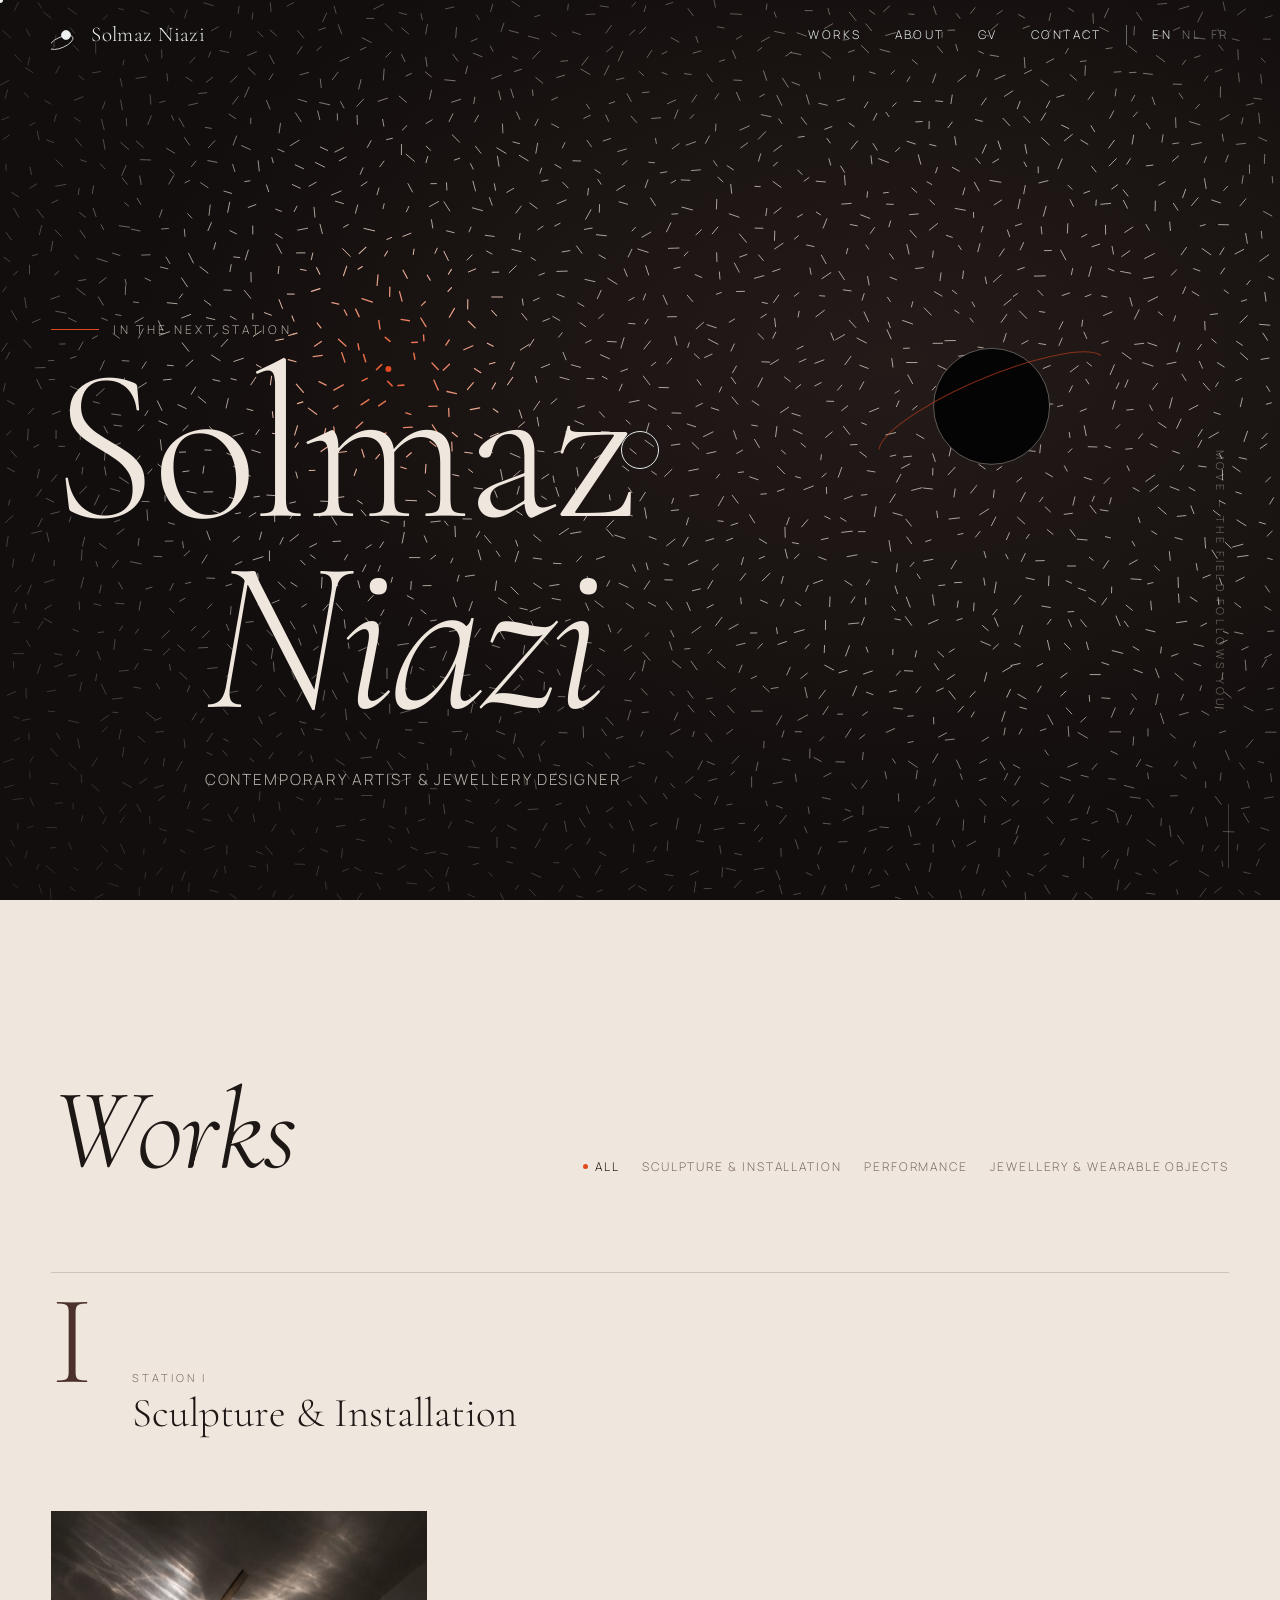
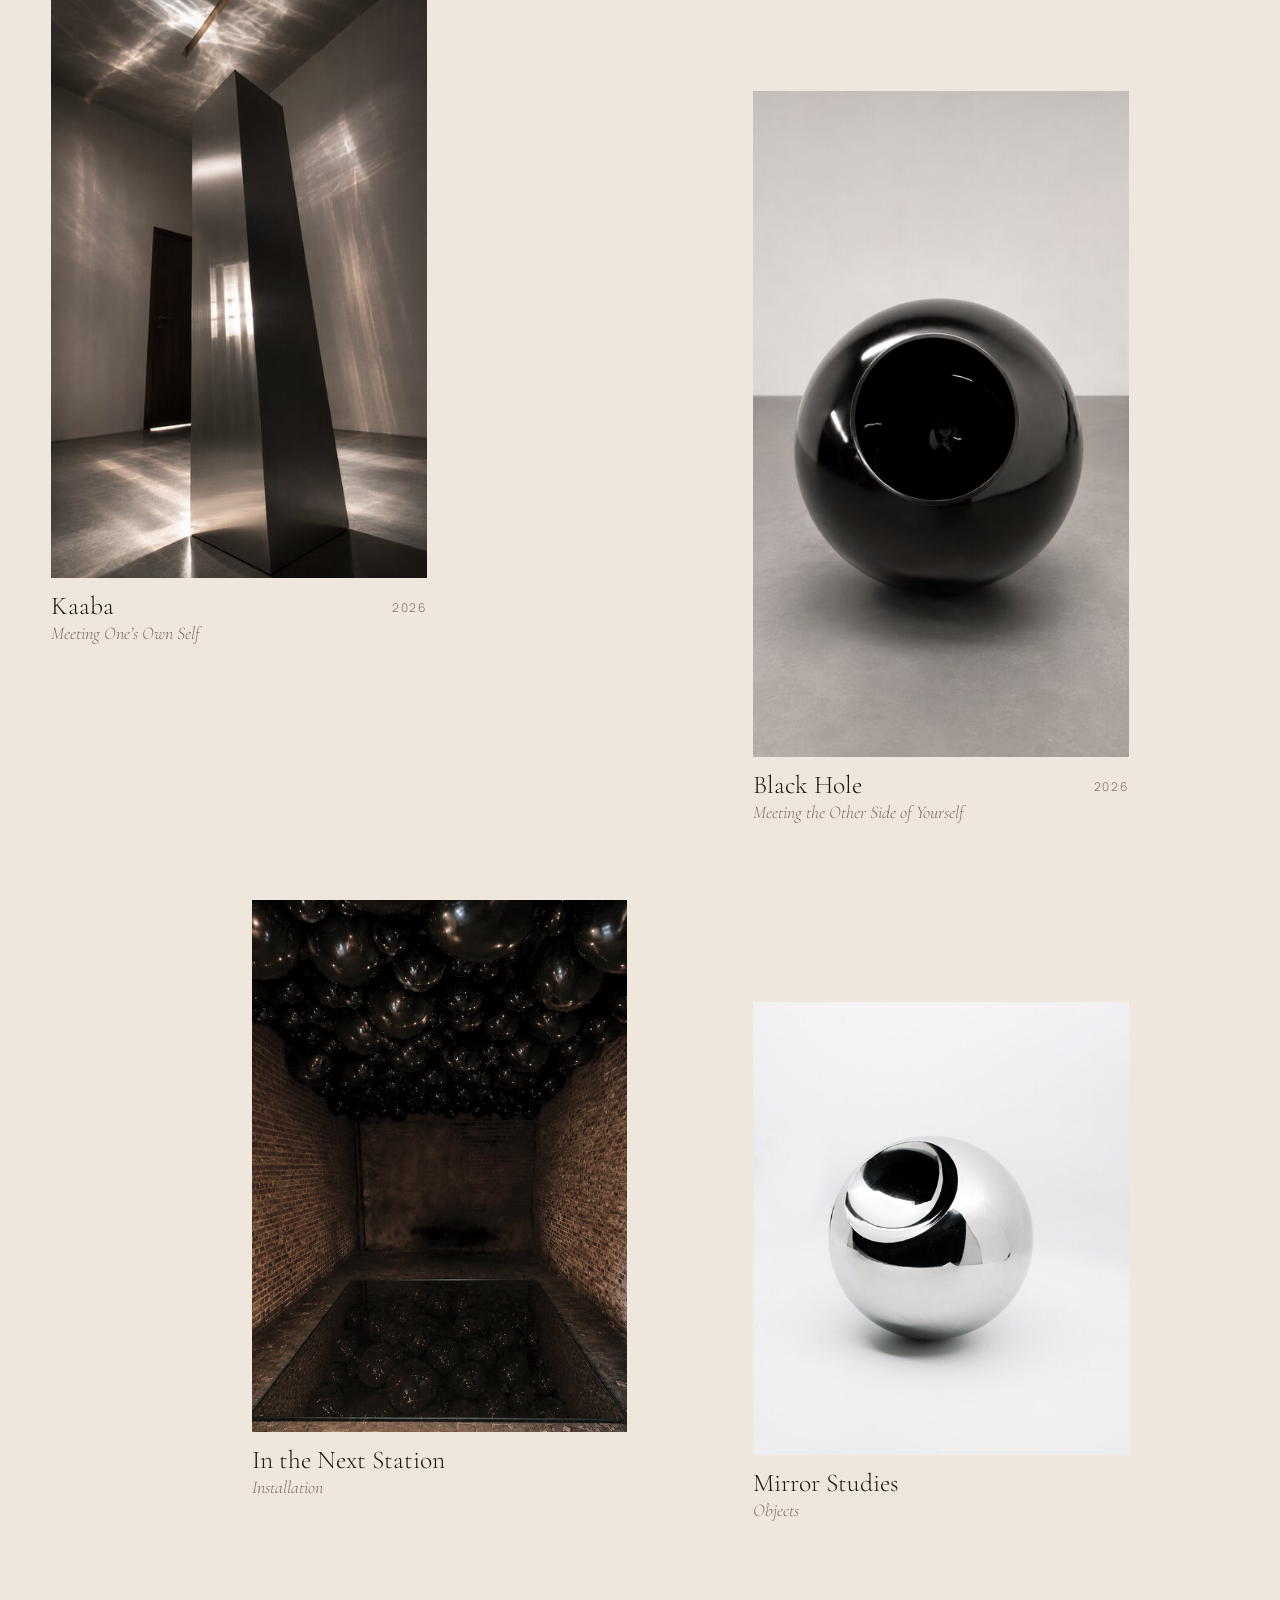
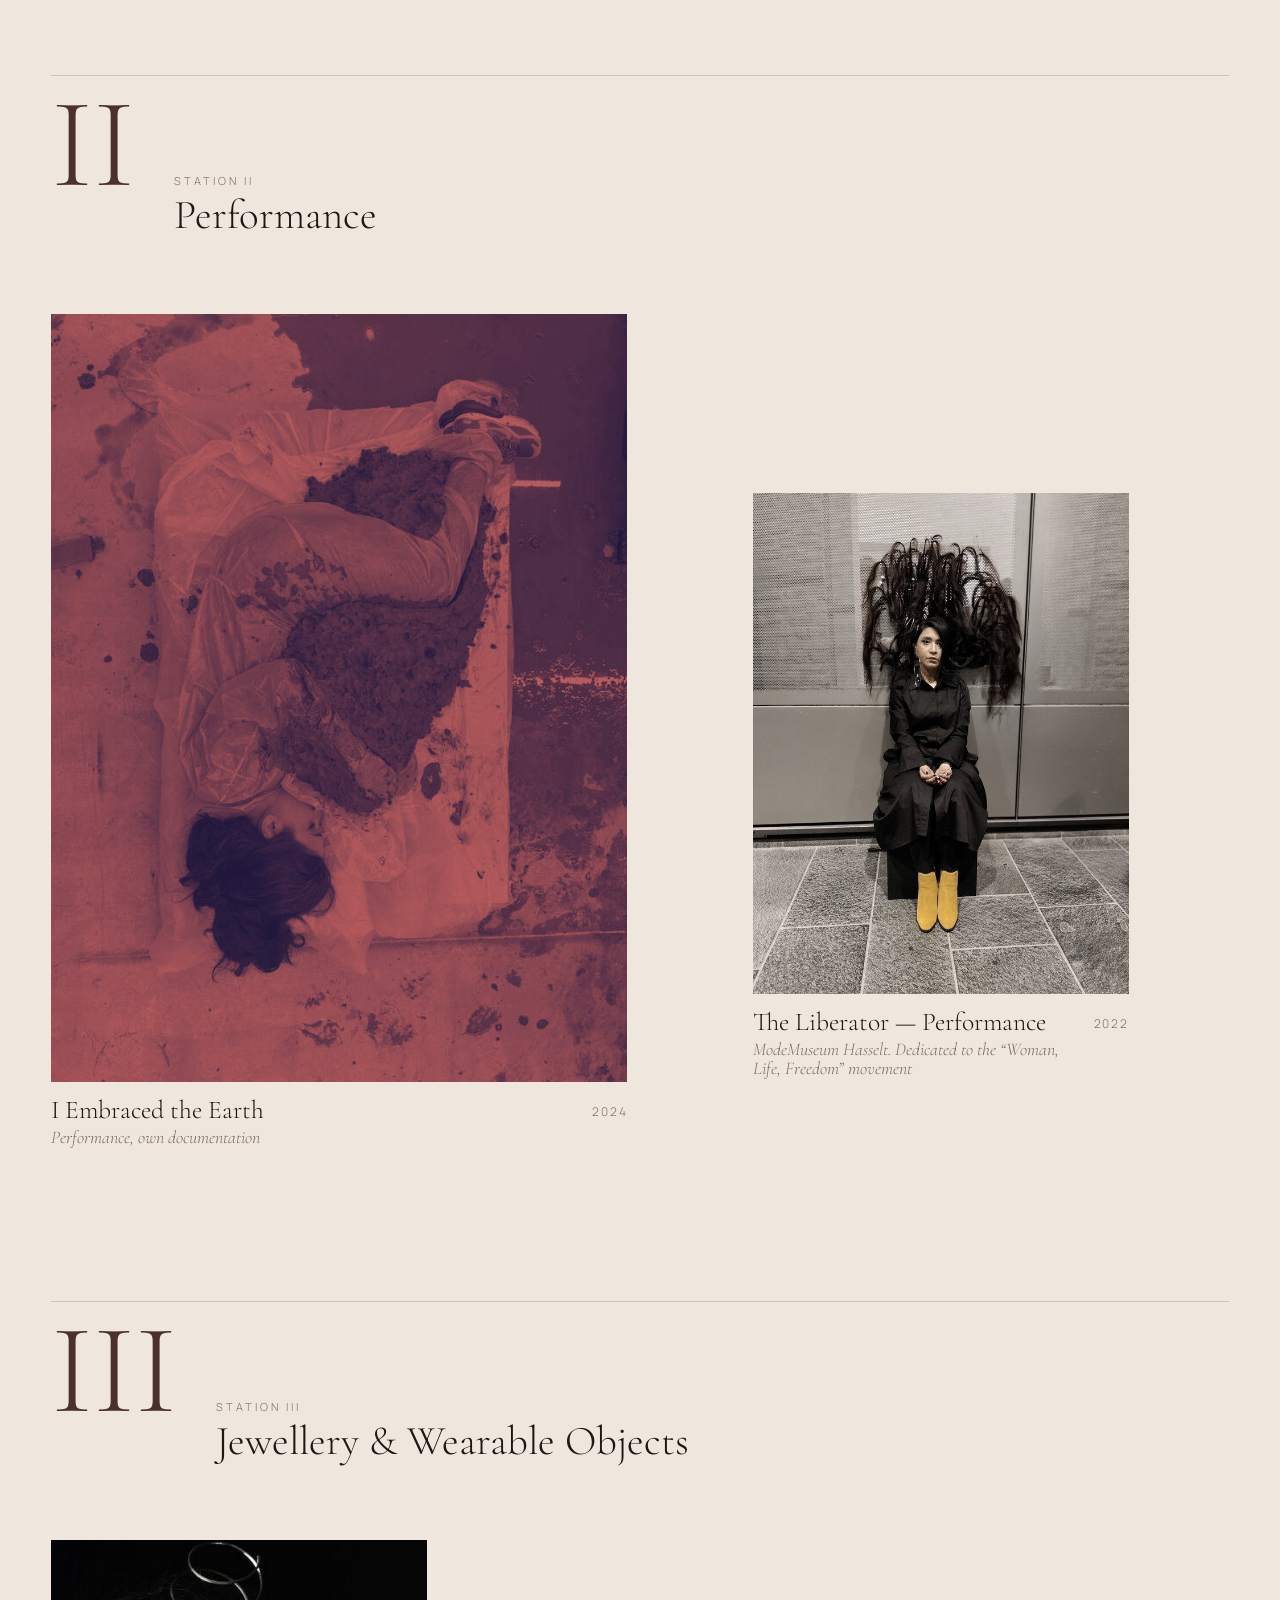
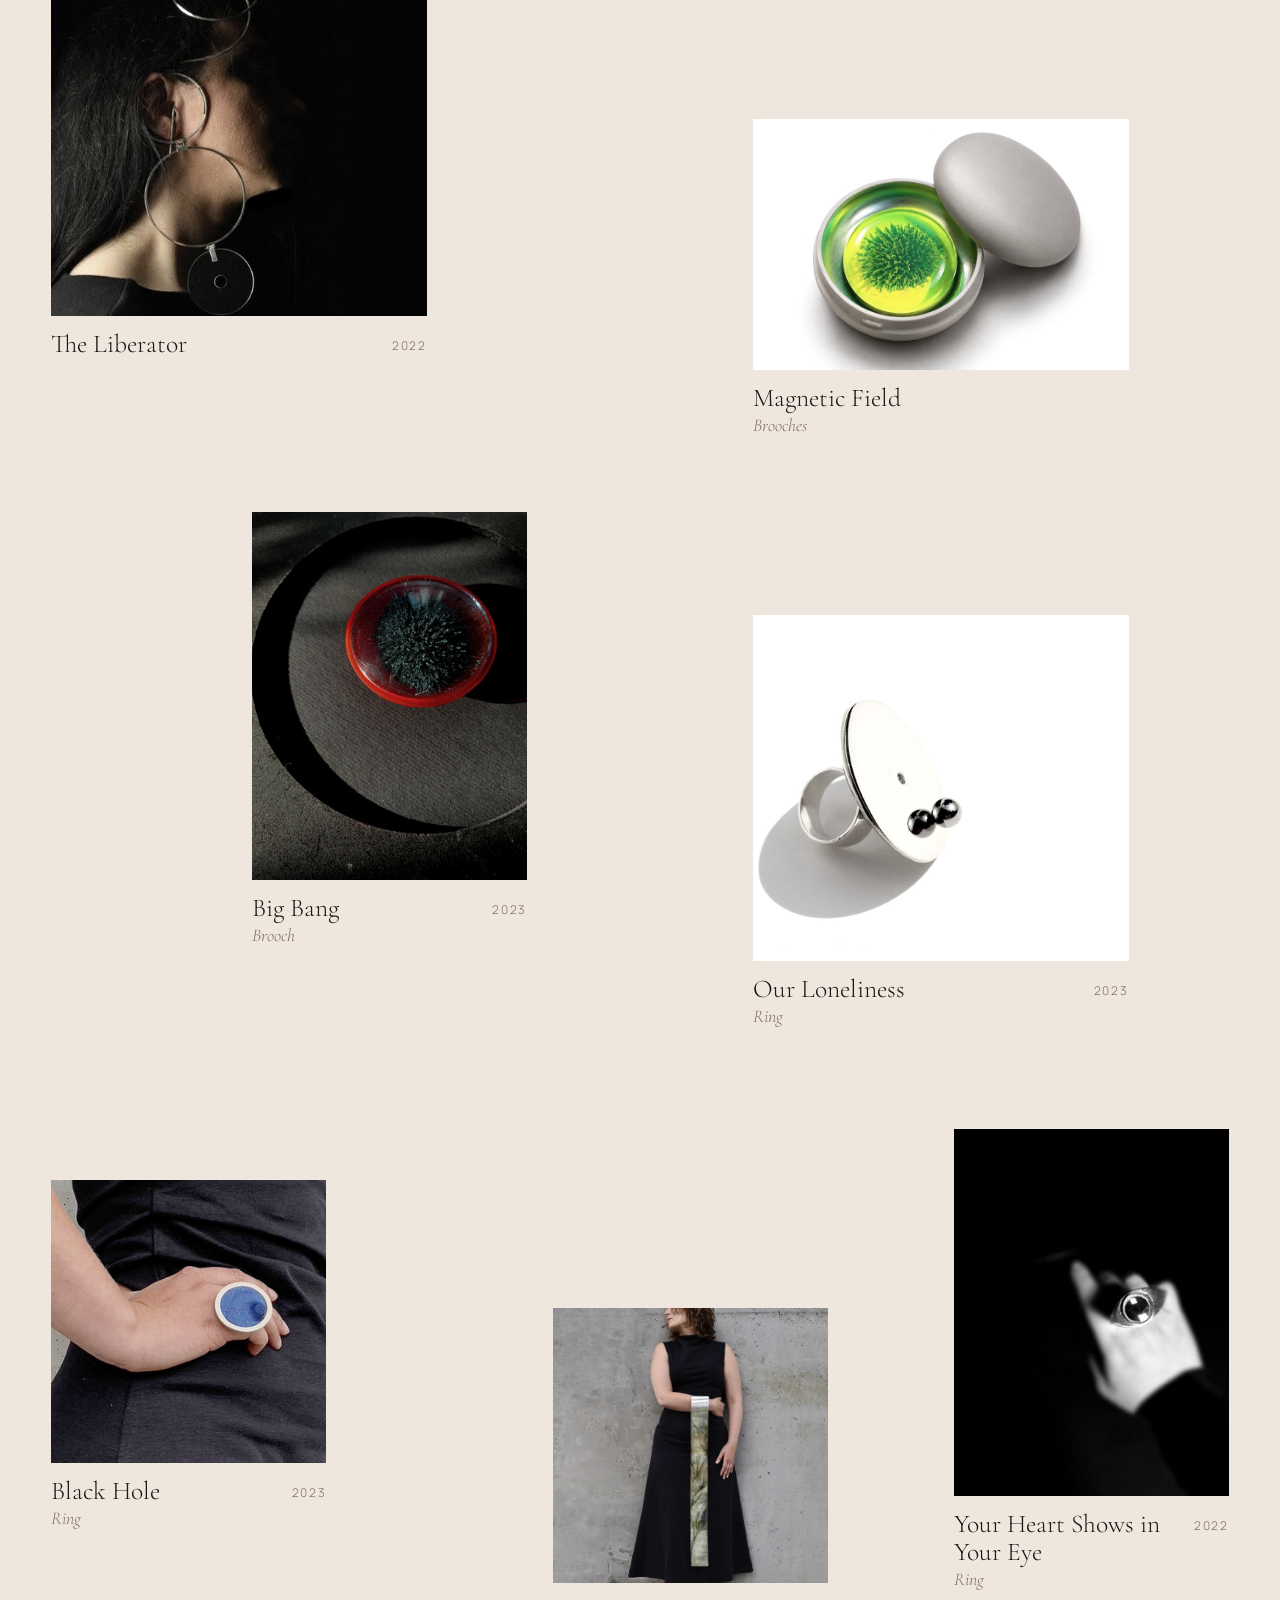
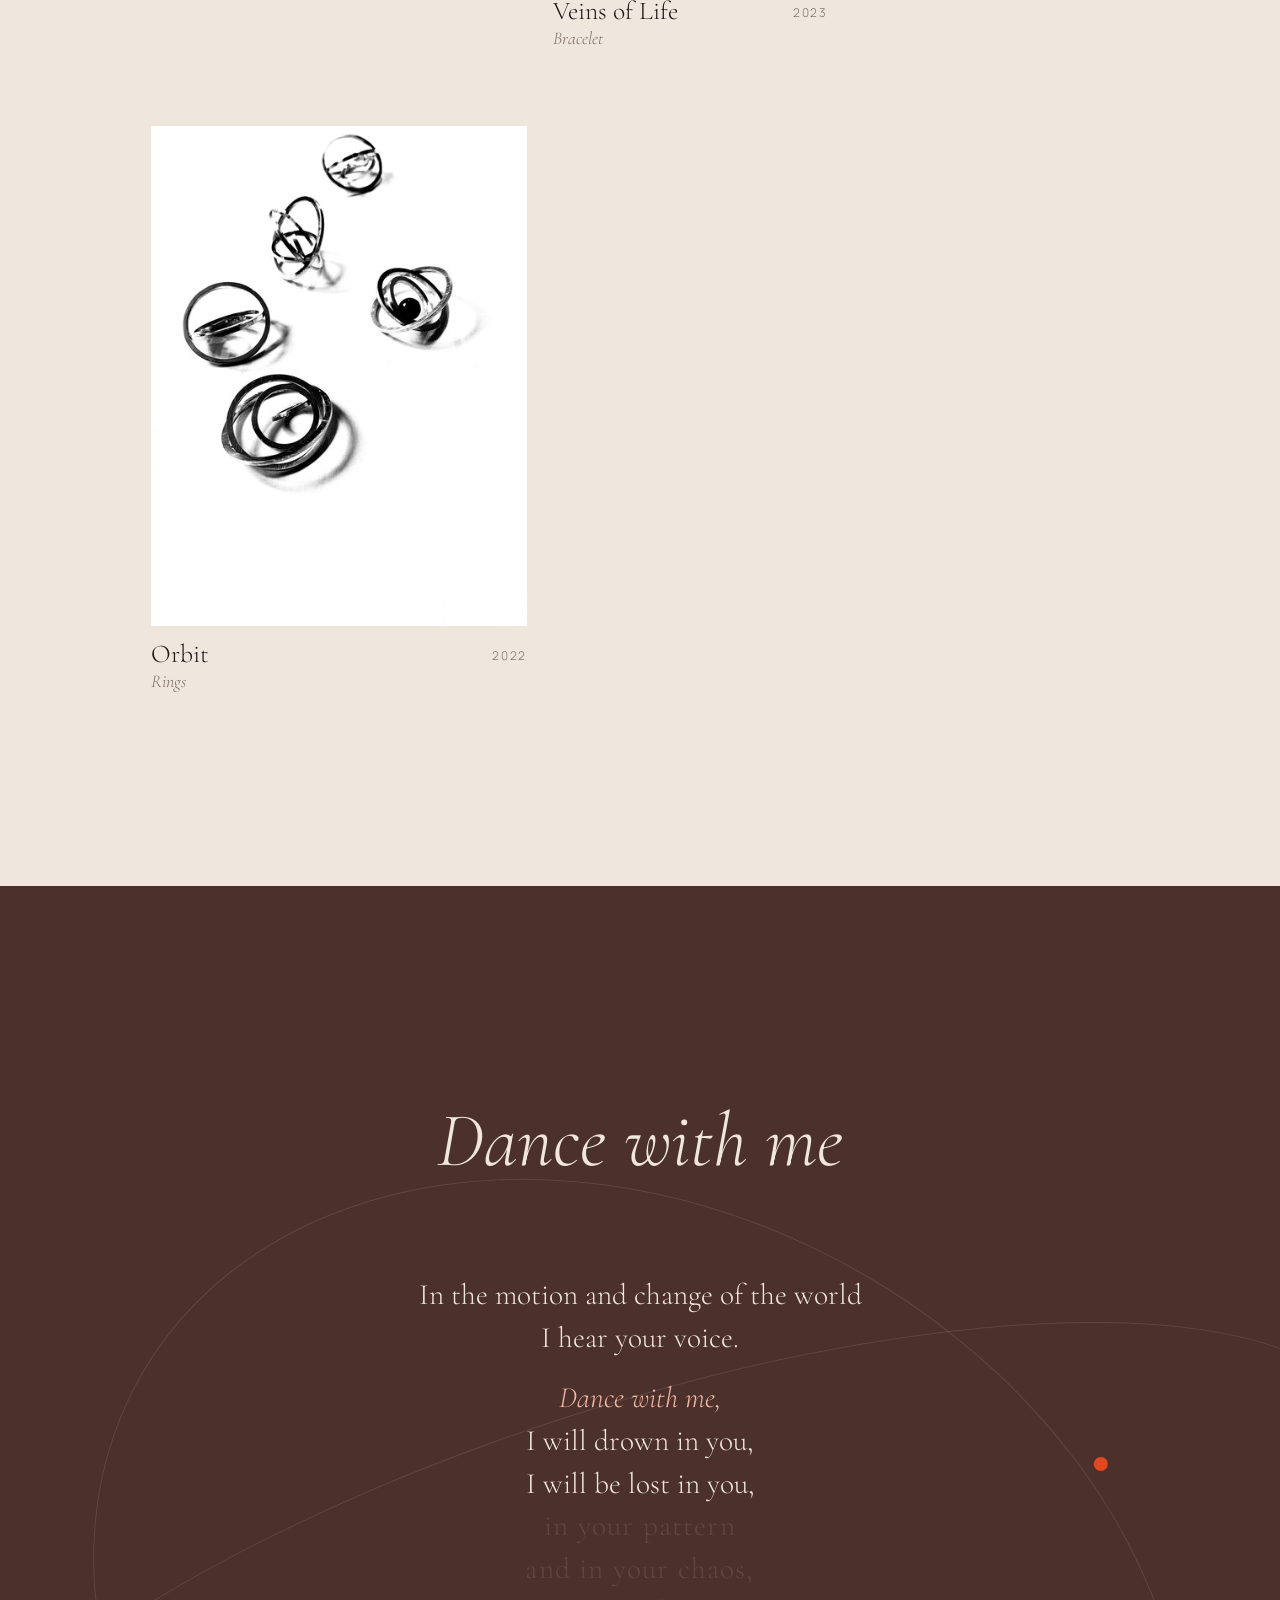
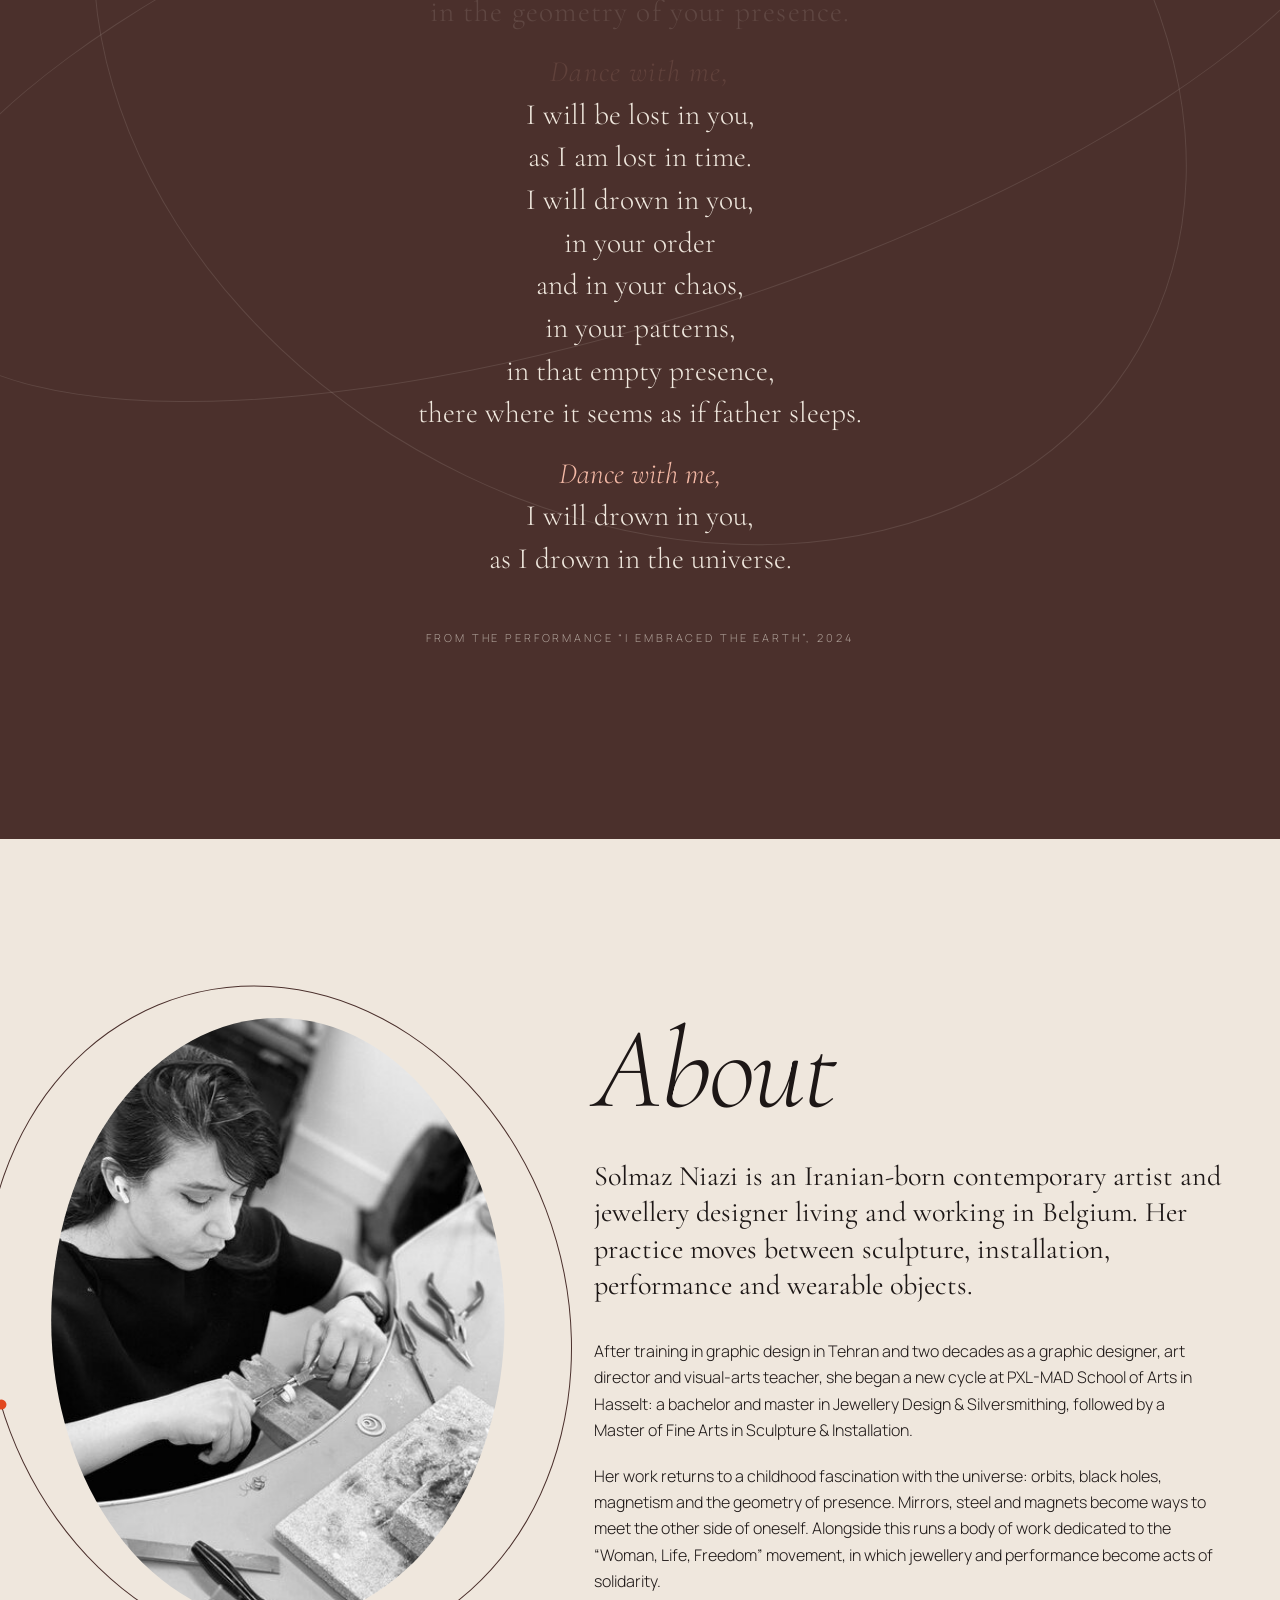
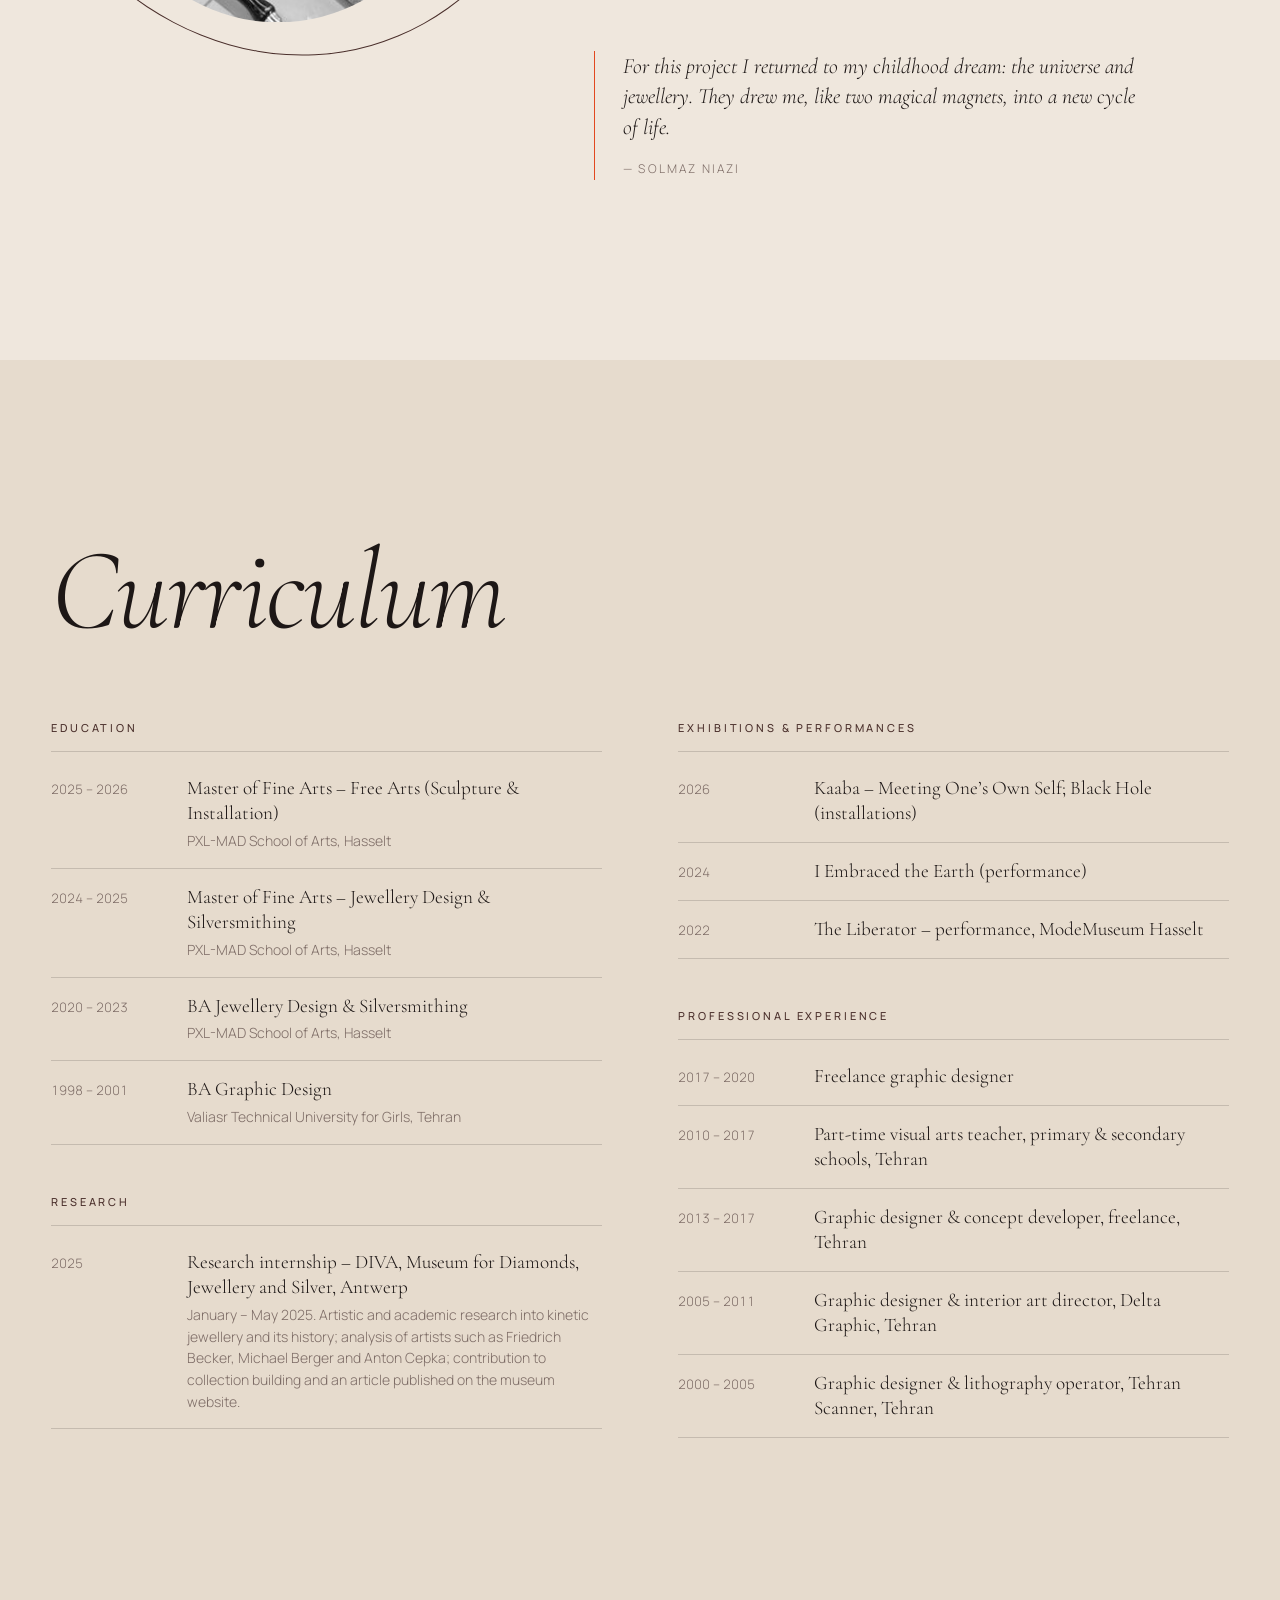
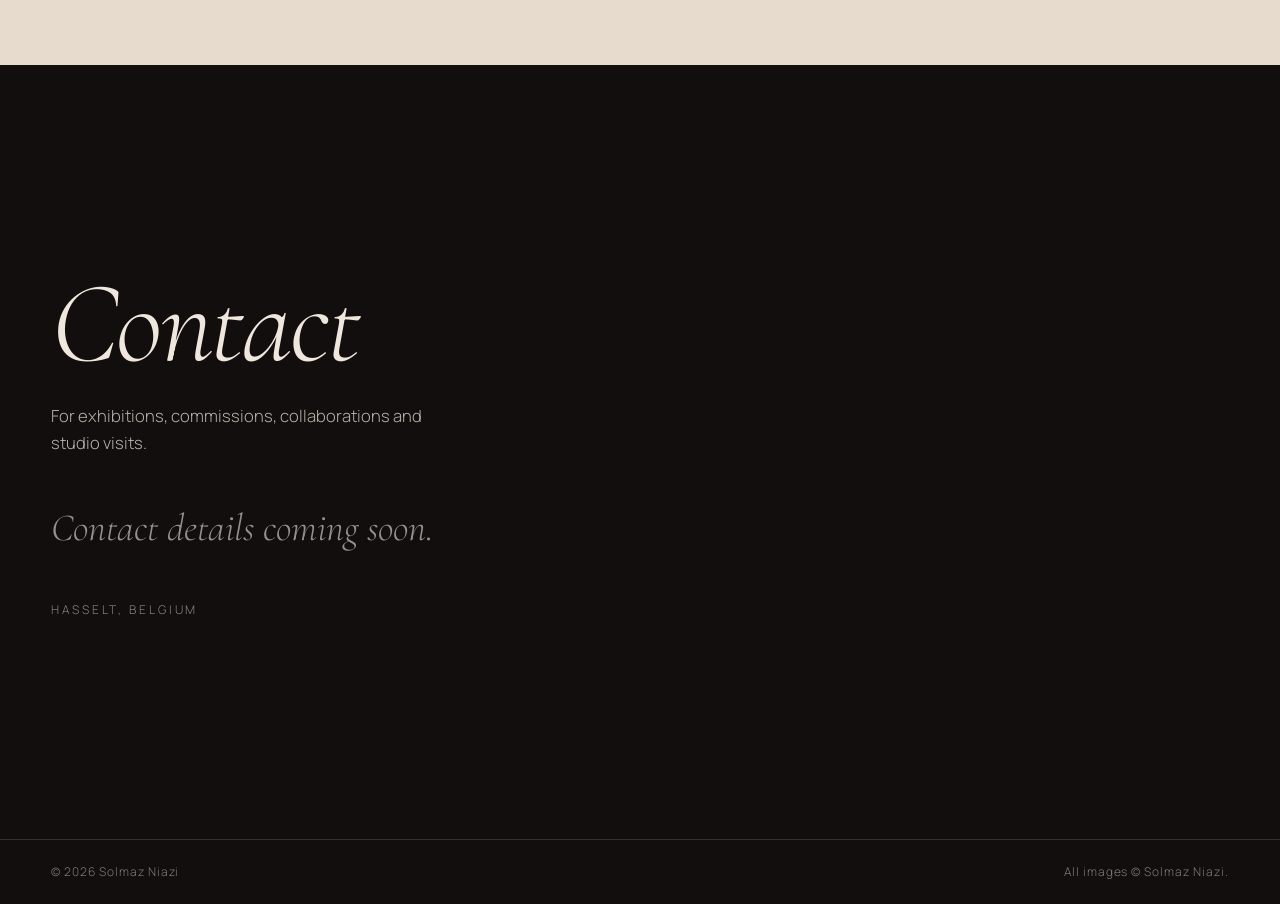
==== index.html @ 5a134869 "Add portfolio website for Solmaz Niazi Static, trilingual (EN/NL/FR) site with an interactive magnet" ====
<!doctype html>
<html lang="en">
<head>
  <meta charset="utf-8">
  <meta name="viewport" content="width=device-width, initial-scale=1">
  <title>Solmaz Niazi — Contemporary artist & jewellery designer</title>
  <meta name="description" content="Solmaz Niazi is an Iranian-born contemporary artist and jewellery designer based in Belgium, working in sculpture, installation, performance and wearable objects.">
  <meta property="og:title" content="Solmaz Niazi">
  <meta property="og:description" content="Contemporary artist & jewellery designer, Belgium. Sculpture, installation, performance, jewellery.">
  <meta property="og:image" content="assets/img/works/kaaba-2.jpg">
  <meta property="og:type" content="website">
  <meta name="theme-color" content="#120e0d">
  <link rel="icon" href="assets/img/favicon.svg" type="image/svg+xml">
  <link rel="preconnect" href="https://fonts.googleapis.com">
  <link rel="preconnect" href="https://fonts.gstatic.com" crossorigin>
  <link href="https://fonts.googleapis.com/css2?family=Cormorant+Garamond:ital,wght@0,300;0,400;0,500;1,300;1,400&family=Manrope:wght@300;400;500&display=swap" rel="stylesheet">
  <link rel="stylesheet" href="assets/css/style.css">
</head>
<body>
  <a class="skip" href="#works">Skip to works</a>

  <div class="cursor" aria-hidden="true"><span class="cursor-dot"></span><span class="cursor-ring"><em class="cursor-label"></em></span></div>

  <header class="nav" id="nav">
    <a href="#top" class="nav-mark" aria-label="Solmaz Niazi, home">
      <svg viewBox="0 0 40 40" aria-hidden="true"><circle cx="20" cy="20" r="6"/><ellipse cx="20" cy="20" rx="17" ry="7" transform="rotate(-24 20 20)"/></svg>
      <span>Solmaz Niazi</span>
    </a>
    <nav class="nav-links" aria-label="Main">
      <a href="#works" data-t="navWorks">Works</a>
      <a href="#about" data-t="navAbout">About</a>
      <a href="#cv" data-t="navCv">CV</a>
      <a href="#contact" data-t="navContact">Contact</a>
    </nav>
    <div class="lang" role="group" aria-label="Language">
      <button data-lang="en">EN</button><button data-lang="nl">NL</button><button data-lang="fr">FR</button>
    </div>
  </header>

  <main id="top">
    <!-- HERO: a field of iron filings that turns toward the visitor -->
    <section class="hero" aria-label="Introduction">
      <canvas class="field" id="field" aria-hidden="true"></canvas>
      <div class="hero-inner">
        <p class="hero-station"><span class="dash"></span><span data-t="heroLine">In the next station.</span></p>
        <h1 class="hero-name">
          <span class="line"><span class="word">Solmaz</span></span>
          <span class="line"><span class="word italic">Niazi</span></span>
        </h1>
        <p class="hero-role" data-t="role">Contemporary artist &amp; jewellery designer</p>
      </div>
      <p class="hero-hint" data-t="heroHint">Move — the field follows you.</p>
      <a class="hero-scroll" href="#works" aria-label="Scroll to works"><span></span></a>
    </section>

    <!-- WORKS, arranged as stations -->
    <section class="works" id="works" aria-labelledby="works-title">
      <div class="works-head">
        <h2 id="works-title" class="section-title"><span data-t="worksTitle">Works</span></h2>
        <div class="filters" role="tablist" aria-label="Filter works" id="filters"></div>
      </div>
      <div id="stations"></div>
    </section>

    <!-- INTERLUDE: the poem -->
    <section class="interlude" aria-labelledby="poem-title">
      <div class="orbit-deco" aria-hidden="true"><i></i><i></i><i></i></div>
      <h2 id="poem-title" class="poem-title" data-t="poemTitle">Dance with me</h2>
      <div class="poem" id="poem"></div>
      <p class="poem-credit" data-t="poemCredit"></p>
    </section>

    <!-- ABOUT -->
    <section class="about" id="about" aria-labelledby="about-title">
      <figure class="about-portrait reveal">
        <div class="portrait-orbit" aria-hidden="true"></div>
        <img src="assets/img/works/portrait.jpg" alt="Solmaz Niazi at work at the jeweller's bench" loading="lazy" width="431" height="574">
      </figure>
      <div class="about-text">
        <h2 id="about-title" class="section-title" data-t="aboutTitle">About</h2>
        <div id="bio" class="bio"></div>
        <blockquote class="pull reveal"><p data-t="quote"></p><cite>— Solmaz Niazi</cite></blockquote>
      </div>
    </section>

    <!-- CV -->
    <section class="cv" id="cv" aria-labelledby="cv-title">
      <h2 id="cv-title" class="section-title" data-t="cvTitle">Curriculum</h2>
      <div class="cv-grid" id="cvgrid"></div>
    </section>

    <!-- CONTACT -->
    <section class="contact" id="contact" aria-labelledby="contact-title">
      <canvas class="field field--small" id="field2" aria-hidden="true"></canvas>
      <div class="contact-inner">
        <h2 id="contact-title" class="section-title" data-t="contactTitle">Contact</h2>
        <p class="contact-line" data-t="contactLine"></p>
        <div class="contact-links" id="contactlinks"></div>
        <p class="contact-loc" id="contactloc"></p>
      </div>
    </section>
  </main>

  <footer class="foot">
    <span>© <span id="year"></span> Solmaz Niazi</span>
    <span data-t="rights"></span>
  </footer>

  <!-- WORK ROOM (opens over the page) -->
  <div class="room" id="room" role="dialog" aria-modal="true" aria-labelledby="room-title" hidden>
    <button class="room-close" id="room-close"><span data-t="close">Close</span> <i aria-hidden="true">×</i></button>
    <div class="room-scroll" id="room-scroll">
      <div class="room-info">
        <p class="room-meta" id="room-meta"></p>
        <h2 class="room-title" id="room-title"></h2>
        <p class="room-sub" id="room-sub"></p>
        <dl class="room-spec" id="room-spec"></dl>
        <div class="room-text" id="room-text"></div>
      </div>
      <div class="room-images" id="room-images"></div>
    </div>
    <nav class="room-nav" aria-label="Works">
      <button id="room-prev" data-t-aria="prev">←</button>
      <span id="room-count"></span>
      <button id="room-next" data-t-aria="next">→</button>
    </nav>
  </div>

  <noscript><p class="noscript">This site uses JavaScript to show the works.</p></noscript>
  <script src="assets/js/content.js"></script>
  <script src="assets/js/main.js"></script>
</body>
</html>
---- assets/css/style.css ----
/* Solmaz Niazi — portfolio
   Palette taken from her portfolio pages: paper, earth-brown, black,
   and the burning orange of the Big Bang brooch as the one signal colour. */
:root {
  --night: #120e0d;
  --night-2: #1c1615;
  --paper: #efe7dd;
  --paper-2: #e6dbcd;
  --ink: #1d1716;
  --earth: #4b302c;
  --muted: #7d6c66;
  --line: rgba(29, 23, 22, .16);
  --line-night: rgba(239, 231, 221, .16);
  --signal: #e2481f;
  --serif: "Cormorant Garamond", "Times New Roman", serif;
  --sans: "Manrope", system-ui, -apple-system, sans-serif;
  --gutter: clamp(16px, 4vw, 56px);
  --ease: cubic-bezier(.2, .7, .1, 1);
}

*, *::before, *::after { box-sizing: border-box; }
html { overflow-x: clip; scroll-behavior: smooth; -webkit-text-size-adjust: 100%; }
body {
  margin: 0;
  background: var(--paper);
  color: var(--ink);
  font-family: var(--sans);
  font-weight: 300;
  font-size: 16px;
  line-height: 1.65;
  overflow-x: hidden;
  -webkit-font-smoothing: antialiased;
}
body.locked { overflow: hidden; }
img { display: block; max-width: 100%; height: auto; }
a { color: inherit; }
button { font: inherit; color: inherit; background: none; border: 0; cursor: pointer; padding: 0; }
::selection { background: var(--signal); color: var(--paper); }

.skip { position: absolute; left: -999px; top: 8px; background: var(--ink); color: var(--paper); padding: 8px 14px; z-index: 100; }
.skip:focus { left: 8px; }
:focus-visible { outline: 1px solid var(--signal); outline-offset: 4px; }

/* ---------- cursor (fine pointers only) ---------- */
.cursor { display: none; }
@media (hover: hover) and (pointer: fine) {
  body.has-cursor, body.has-cursor a, body.has-cursor button { cursor: none; }
  .cursor { display: block; position: fixed; inset: 0; pointer-events: none; z-index: 90; mix-blend-mode: difference; }
  .cursor-dot, .cursor-ring { position: absolute; top: 0; left: 0; border-radius: 50%; will-change: transform; }
  .cursor-dot { width: 6px; height: 6px; margin: -3px 0 0 -3px; background: #fff; }
  .cursor-ring {
    width: 38px; height: 38px; margin: -19px 0 0 -19px;
    border: 1px solid #fff;
    display: grid; place-items: center;
    transition: width .45s var(--ease), height .45s var(--ease), margin .45s var(--ease), background .3s;
  }
  .cursor-label { font: 400 11px/1 var(--sans); letter-spacing: .18em; text-transform: uppercase; color: #000; opacity: 0; font-style: normal; transition: opacity .2s; }
  .cursor.is-link .cursor-ring { width: 64px; height: 64px; margin: -32px 0 0 -32px; }
  .cursor.is-work .cursor-ring { width: 96px; height: 96px; margin: -48px 0 0 -48px; background: #fff; }
  .cursor.is-work .cursor-label { opacity: 1; }
  .cursor.is-work .cursor-dot { opacity: 0; }
}

/* ---------- nav ---------- */
.nav {
  position: fixed; top: 0; left: 0; right: 0; z-index: 50;
  display: flex; align-items: center; gap: 24px;
  padding: 18px var(--gutter);
  color: #fff; mix-blend-mode: difference;
}
.nav-mark { display: flex; align-items: center; gap: 10px; text-decoration: none; font-family: var(--serif); font-size: 21px; letter-spacing: .02em; }
.nav-mark svg { width: 30px; height: 30px; fill: none; stroke: currentColor; stroke-width: 1; }
.nav-mark svg circle { fill: currentColor; }
.nav-mark svg ellipse { transform-origin: 20px 20px; animation: spin 18s linear infinite; }
.nav-links { margin-left: auto; display: flex; gap: clamp(14px, 2.6vw, 36px); }
.nav-links a, .lang button { text-decoration: none; font-size: 12px; letter-spacing: .2em; text-transform: uppercase; position: relative; }
.nav-links a::after { content: ""; position: absolute; left: 0; right: 100%; bottom: -4px; height: 1px; background: currentColor; transition: right .5s var(--ease); }
.nav-links a:hover::after { right: 0; }
.lang { display: flex; gap: 10px; padding-left: clamp(10px, 2vw, 28px); border-left: 1px solid rgba(255,255,255,.4); }
.lang button { opacity: .45; transition: opacity .3s; }
.lang button[aria-pressed="true"], .lang button:hover { opacity: 1; }
@media (max-width: 720px) {
  .nav { flex-wrap: wrap; gap: 8px 14px; padding-top: 14px; }
  .nav-mark span { display: none; }
  .nav-links { gap: 14px; }
  .nav-links a, .lang button { font-size: 10.5px; letter-spacing: .14em; }
  .lang { order: 3; width: 100%; justify-content: flex-end; gap: 12px; padding-left: 0; border-left: 0; }
}

/* ---------- hero ---------- */
.hero {
  position: relative; min-height: 100svh;
  background: radial-gradient(ellipse at 70% 40%, #241b19 0%, var(--night) 62%);
  color: var(--paper); overflow: hidden;
  display: flex; align-items: flex-end;
}
.field { position: absolute; inset: 0; width: 100%; height: 100%; }
.hero-inner { position: relative; z-index: 2; padding: 0 var(--gutter) clamp(72px, 12vh, 140px); pointer-events: none; }
.hero-station { display: flex; align-items: center; gap: 14px; font-size: 12px; letter-spacing: .28em; text-transform: uppercase; margin: 0 0 18px; color: rgba(239,231,221,.7); }
.hero-station .dash { width: 48px; height: 1px; background: var(--signal); }
.hero-name { margin: 0; font-family: var(--serif); font-weight: 300; line-height: .82; font-size: clamp(76px, 17vw, 270px); letter-spacing: -.02em; }
.hero-name .line { display: block; overflow: hidden; padding-bottom: .06em; }
.hero-name .line:nth-child(2) { padding-left: clamp(40px, 12vw, 220px); }
.hero-name .word { display: inline-block; transform: translateY(105%); animation: rise 1.4s var(--ease) forwards; }
.hero-name .line:nth-child(2) .word { animation-delay: .15s; }
.italic { font-style: italic; }
.hero-role { margin: 26px 0 0 clamp(40px, 12vw, 220px); font-size: clamp(13px, 1.2vw, 16px); letter-spacing: .12em; text-transform: uppercase; color: rgba(239,231,221,.75); opacity: 0; animation: fade 1.2s .7s forwards; }
.hero-hint { position: absolute; z-index: 2; right: var(--gutter); top: 50%; margin: 0; writing-mode: vertical-rl; font-size: 11px; letter-spacing: .3em; text-transform: uppercase; color: rgba(239,231,221,.4); }
.hero-scroll { position: absolute; z-index: 2; right: var(--gutter); bottom: 32px; width: 1px; height: 64px; background: rgba(239,231,221,.2); overflow: hidden; }
.hero-scroll span { position: absolute; left: 0; top: -40%; width: 1px; height: 40%; background: var(--paper); animation: drip 2.2s var(--ease) infinite; }
@media (max-width: 720px) { .hero-hint { display: none; } }

@keyframes rise { to { transform: none; } }
@keyframes fade { to { opacity: 1; } }
@keyframes drip { to { top: 100%; } }
@keyframes spin { to { transform: rotate(360deg); } }

/* ---------- sections ---------- */
section { position: relative; }
.section-title {
  font-family: var(--serif); font-weight: 300; font-style: italic;
  font-size: clamp(54px, 9vw, 140px); line-height: .9; letter-spacing: -.02em;
  margin: 0;
}

/* ---------- works ---------- */
.works { padding: clamp(90px, 14vw, 180px) var(--gutter) 40px; }
.works-head { display: flex; flex-wrap: wrap; align-items: flex-end; justify-content: space-between; gap: 24px; margin-bottom: clamp(40px, 7vw, 100px); }
.filters { display: flex; flex-wrap: wrap; gap: 8px 22px; }
.filters button { font-size: 12px; letter-spacing: .16em; text-transform: uppercase; color: var(--muted); padding: 6px 0; position: relative; transition: color .3s; }
.filters button[aria-selected="true"] { color: var(--ink); }
.filters button[aria-selected="true"]::before { content: ""; position: absolute; left: -12px; top: 50%; width: 5px; height: 5px; margin-top: -2.5px; border-radius: 50%; background: var(--signal); }

.station { margin-bottom: clamp(80px, 12vw, 170px); }
.station[hidden] { display: none; }
.station-head { display: grid; grid-template-columns: auto 1fr; align-items: baseline; gap: 0 clamp(16px, 3vw, 40px); border-top: 1px solid var(--line); padding-top: 18px; margin-bottom: clamp(36px, 6vw, 80px); }
.station-num { font-family: var(--serif); font-size: clamp(64px, 10vw, 150px); line-height: .8; font-weight: 300; color: var(--earth); }
.station-label { display: flex; flex-direction: column; gap: 4px; }
.station-label small { font-size: 11px; letter-spacing: .28em; text-transform: uppercase; color: var(--muted); }
.station-label span { font-family: var(--serif); font-size: clamp(26px, 3.2vw, 46px); line-height: 1.05; }

/* an irregular, breathing grid: each card is placed by JS via --c (column start) / --s (span) / --y (offset) */
.station-grid { display: grid; grid-template-columns: repeat(12, 1fr); gap: clamp(40px, 6vw, 90px) clamp(16px, 2vw, 32px); align-items: start; }
.card { grid-column: var(--c, 1) / span var(--s, 5); margin-top: var(--y, 0); text-decoration: none; display: block; }
.card-media { position: relative; overflow: hidden; background: var(--paper-2); }
.card-media img { width: 100%; height: 100%; object-fit: cover; transform: scale(1.02); filter: grayscale(.35) contrast(1.02); transition: transform 1.4s var(--ease), filter .9s var(--ease); }
.card:hover .card-media img, .card:focus-visible .card-media img { transform: scale(1.07); filter: none; }
.card-media::after { content: ""; position: absolute; inset: 0; box-shadow: inset 0 0 0 0 var(--paper); transition: box-shadow .8s var(--ease); pointer-events: none; }
.card:hover .card-media::after { box-shadow: inset 0 0 0 10px var(--paper); }
.card-cap { display: flex; justify-content: space-between; gap: 16px; padding-top: 14px; }
.card-title { font-family: var(--serif); font-size: clamp(22px, 2vw, 28px); line-height: 1.1; }
.card-title em { display: block; font-size: .7em; color: var(--muted); margin-top: 4px; }
.card-year { font-size: 12px; letter-spacing: .14em; color: var(--muted); white-space: nowrap; padding-top: 6px; }
@media (max-width: 820px) {
  .station-grid { grid-template-columns: repeat(6, 1fr); }
  .card { grid-column: var(--mc, 1) / span var(--ms, 6); margin-top: 0; }
}

/* ---------- reveal ---------- */
.reveal { opacity: 0; transform: translateY(40px); transition: opacity 1.2s var(--ease), transform 1.2s var(--ease); }
.reveal.in { opacity: 1; transform: none; }

/* ---------- interlude / poem ---------- */
.interlude {
  background: var(--earth); color: var(--paper);
  padding: clamp(100px, 15vw, 200px) var(--gutter);
  overflow: hidden; text-align: center;
}
.poem-title { font-family: var(--serif); font-weight: 300; font-style: italic; font-size: clamp(40px, 6vw, 84px); margin: 0 0 clamp(40px, 6vw, 70px); position: relative; }
.poem { position: relative; font-family: var(--serif); font-size: clamp(21px, 2.3vw, 32px); line-height: 1.45; font-weight: 300; }
.poem span { display: block; opacity: .12; transition: opacity 1.4s var(--ease), letter-spacing 1.6s var(--ease); letter-spacing: .04em; }
.poem span.in { opacity: 1; letter-spacing: 0; }
.poem span.refrain { font-style: italic; color: #f4b9a6; margin-top: .6em; }
.poem-credit { position: relative; margin: 48px 0 0; font-size: 11px; letter-spacing: .26em; text-transform: uppercase; color: rgba(239,231,221,.6); }
.orbit-deco { position: absolute; left: 50%; top: 50%; width: 0; height: 0; pointer-events: none; }
.orbit-deco i { position: absolute; border: 1px solid rgba(239,231,221,.12); border-radius: 50%; left: 50%; top: 50%; transform: translate(-50%, -50%) rotate(var(--r)); animation: wobble 40s linear infinite; }
.orbit-deco i:nth-child(1) { width: 120vmax; height: 40vmax; --r: -18deg; }
.orbit-deco i:nth-child(2) { width: 90vmax; height: 70vmax; --r: 30deg; animation-duration: 60s; animation-direction: reverse; }
.orbit-deco i:nth-child(3) { width: 14px; height: 14px; background: var(--signal); border: 0; animation: none; transform: translate(-50%, -50%) translate(36vw, -22vh); }
@keyframes wobble { to { transform: translate(-50%, -50%) rotate(calc(var(--r) + 360deg)); } }

/* ---------- about ---------- */
.about { overflow-x: clip; display: grid; grid-template-columns: 5fr 7fr; gap: clamp(40px, 7vw, 120px); padding: clamp(100px, 14vw, 190px) var(--gutter); align-items: start; }
.about-portrait { margin: 0; position: relative; max-width: 460px; }
.about-portrait img { position: relative; z-index: 1; width: 100%; aspect-ratio: 3 / 4; object-fit: cover; filter: grayscale(1); clip-path: ellipse(50% 50% at 50% 50%); transition: clip-path 1.4s var(--ease); }
.about-portrait:hover img { clip-path: ellipse(70% 70% at 50% 50%); }
.portrait-orbit { position: absolute; inset: -6% -14%; border: 1px solid var(--earth); border-radius: 50%; transform: rotate(-16deg); z-index: 2; pointer-events: none; }
.portrait-orbit::after { content: ""; position: absolute; width: 10px; height: 10px; border-radius: 50%; background: var(--signal); top: 50%; left: -5px; }
.about-text .section-title { margin-bottom: 36px; }
.bio p { max-width: 62ch; margin: 0 0 1.2em; font-size: clamp(16px, 1.15vw, 18px); }
.bio p:first-child { font-family: var(--serif); font-size: clamp(24px, 2.2vw, 32px); line-height: 1.3; font-weight: 400; }
.pull { margin: 56px 0 0; padding: 0 0 0 28px; border-left: 1px solid var(--signal); max-width: 56ch; }
.pull p { font-family: var(--serif); font-style: italic; font-size: clamp(20px, 1.7vw, 26px); line-height: 1.4; margin: 0 0 12px; }
.pull cite { font-style: normal; font-size: 12px; letter-spacing: .18em; text-transform: uppercase; color: var(--muted); }
@media (max-width: 820px) {
  .about { grid-template-columns: 1fr; }
  .about-portrait { max-width: 300px; margin: 0 auto 0 12%; }
}

/* ---------- cv ---------- */
.cv { background: var(--paper-2); padding: clamp(100px, 14vw, 180px) var(--gutter); }
.cv .section-title { margin-bottom: clamp(40px, 6vw, 80px); }
.cv-grid { display: grid; grid-template-columns: 1fr 1fr; gap: clamp(40px, 6vw, 100px); }
.cv-block h3 { font-size: 11px; font-weight: 500; letter-spacing: .26em; text-transform: uppercase; color: var(--earth); margin: 0 0 8px; padding-bottom: 14px; border-bottom: 1px solid var(--line); }
.cv-block ol { list-style: none; margin: 0 0 48px; padding: 0; }
.cv-block li { display: grid; grid-template-columns: 120px 1fr; gap: 16px; padding: 16px 0; border-bottom: 1px solid var(--line); }
.cv-y { font-size: 13px; color: var(--muted); font-variant-numeric: tabular-nums; padding-top: 3px; }
.cv-t { font-family: var(--serif); font-size: clamp(19px, 1.5vw, 22px); line-height: 1.3; }
.cv-p { display: block; font-family: var(--sans); font-size: 14px; color: var(--muted); margin-top: 4px; line-height: 1.55; }
@media (max-width: 820px) {
  .cv-grid { grid-template-columns: 1fr; gap: 0; }
  .cv-block li { grid-template-columns: 1fr; gap: 2px; }
}

/* ---------- contact ---------- */
.contact { background: var(--night); color: var(--paper); min-height: 86svh; display: flex; align-items: center; overflow: hidden; padding: 120px var(--gutter); }
.contact-inner { position: relative; z-index: 2; pointer-events: none; }
.contact-inner a { pointer-events: auto; }
.contact-line { max-width: 40ch; font-size: clamp(16px, 1.3vw, 19px); color: rgba(239,231,221,.75); margin: 26px 0 40px; }
.contact-links { display: flex; flex-direction: column; gap: 10px; }
.contact-links a { font-family: var(--serif); font-size: clamp(28px, 4.6vw, 64px); line-height: 1.1; text-decoration: none; background: linear-gradient(var(--signal), var(--signal)) 0 100% / 0 1px no-repeat; transition: background-size .7s var(--ease); width: fit-content; word-break: break-word; }
.contact-links a:hover { background-size: 100% 1px; }
.contact-links .pending { font-family: var(--serif); font-style: italic; font-size: clamp(24px, 3vw, 40px); color: rgba(239,231,221,.6); }
.contact-loc { margin-top: 40px; font-size: 12px; letter-spacing: .24em; text-transform: uppercase; color: rgba(239,231,221,.55); }

.foot { display: flex; flex-wrap: wrap; justify-content: space-between; gap: 8px 24px; padding: 22px var(--gutter); background: var(--night); color: rgba(239,231,221,.5); font-size: 12px; letter-spacing: .08em; border-top: 1px solid var(--line-night); }

/* ---------- work room ---------- */
.room { position: fixed; inset: 0; z-index: 70; background: var(--night); color: var(--paper); }
.room[hidden] { display: none; }
.room.open { animation: roomIn .8s var(--ease); }
@keyframes roomIn { from { clip-path: circle(0% at var(--ox, 50%) var(--oy, 50%)); } to { clip-path: circle(150% at var(--ox, 50%) var(--oy, 50%)); } }
.room-close { position: absolute; top: 18px; right: var(--gutter); z-index: 3; font-size: 12px; letter-spacing: .2em; text-transform: uppercase; display: flex; align-items: center; gap: 10px; }
.room-close i { font-style: normal; font-size: 26px; line-height: 1; font-weight: 300; }
.room-scroll { position: absolute; inset: 0; overflow-y: auto; display: grid; grid-template-columns: minmax(300px, 4fr) 8fr; gap: clamp(30px, 5vw, 80px); padding: 90px var(--gutter) 110px; }
.room-info { position: sticky; top: 0; align-self: start; padding-top: 6vh; }
.room-meta { font-size: 11px; letter-spacing: .26em; text-transform: uppercase; color: var(--signal); margin: 0 0 18px; }
.room-title { font-family: var(--serif); font-weight: 300; font-size: clamp(44px, 5.4vw, 88px); line-height: .95; margin: 0; letter-spacing: -.01em; }
.room-sub { font-family: var(--serif); font-style: italic; font-size: clamp(20px, 1.8vw, 26px); color: rgba(239,231,221,.75); margin: 14px 0 0; }
.room-spec { margin: 30px 0 0; display: grid; grid-template-columns: auto 1fr; gap: 6px 18px; font-size: 13px; }
.room-spec dt { color: rgba(239,231,221,.5); letter-spacing: .1em; text-transform: uppercase; font-size: 11px; padding-top: 2px; }
.room-spec dd { margin: 0; }
.room-text { margin-top: 30px; font-size: 15px; color: rgba(239,231,221,.82); max-width: 52ch; }
.room-text p { margin: 0 0 1em; }
.room-text .lead { font-family: var(--serif); font-style: italic; font-size: 28px; color: var(--paper); }
.room-text .poem-mini { font-family: var(--serif); font-size: 18px; line-height: 1.5; white-space: pre-line; color: rgba(239,231,221,.75); }
.room-images { display: flex; flex-direction: column; gap: clamp(24px, 4vw, 60px); }
.room-images figure { margin: 0; opacity: 0; transform: translateY(30px); animation: up 1s var(--ease) forwards; }
.room-images figure:nth-child(2) { animation-delay: .12s; }
.room-images figure:nth-child(3) { animation-delay: .24s; }
.room-images figure:nth-child(4) { animation-delay: .36s; }
.room-images img { max-height: 88vh; width: auto; max-width: 100%; margin: 0 auto; }
@keyframes up { to { opacity: 1; transform: none; } }
.room-nav { position: absolute; left: 0; right: 0; bottom: 0; z-index: 3; display: flex; justify-content: space-between; align-items: center; padding: 18px var(--gutter); background: linear-gradient(transparent, rgba(18,14,13,.95) 40%); font-size: 12px; letter-spacing: .2em; color: rgba(239,231,221,.6); }
.room-nav button { font-size: 26px; font-weight: 300; padding: 4px 10px; color: var(--paper); }
@media (max-width: 820px) {
  .room-scroll { grid-template-columns: 1fr; padding-top: 70px; }
  .room-info { position: static; padding-top: 0; }
}

.noscript { padding: 40px var(--gutter); }

@media (prefers-reduced-motion: reduce) {
  *, *::before, *::after { animation-duration: .01ms !important; animation-iteration-count: 1 !important; transition-duration: .01ms !important; }
  html { scroll-behavior: auto; }
  .reveal { opacity: 1; transform: none; }
  .poem span { opacity: 1; }
}
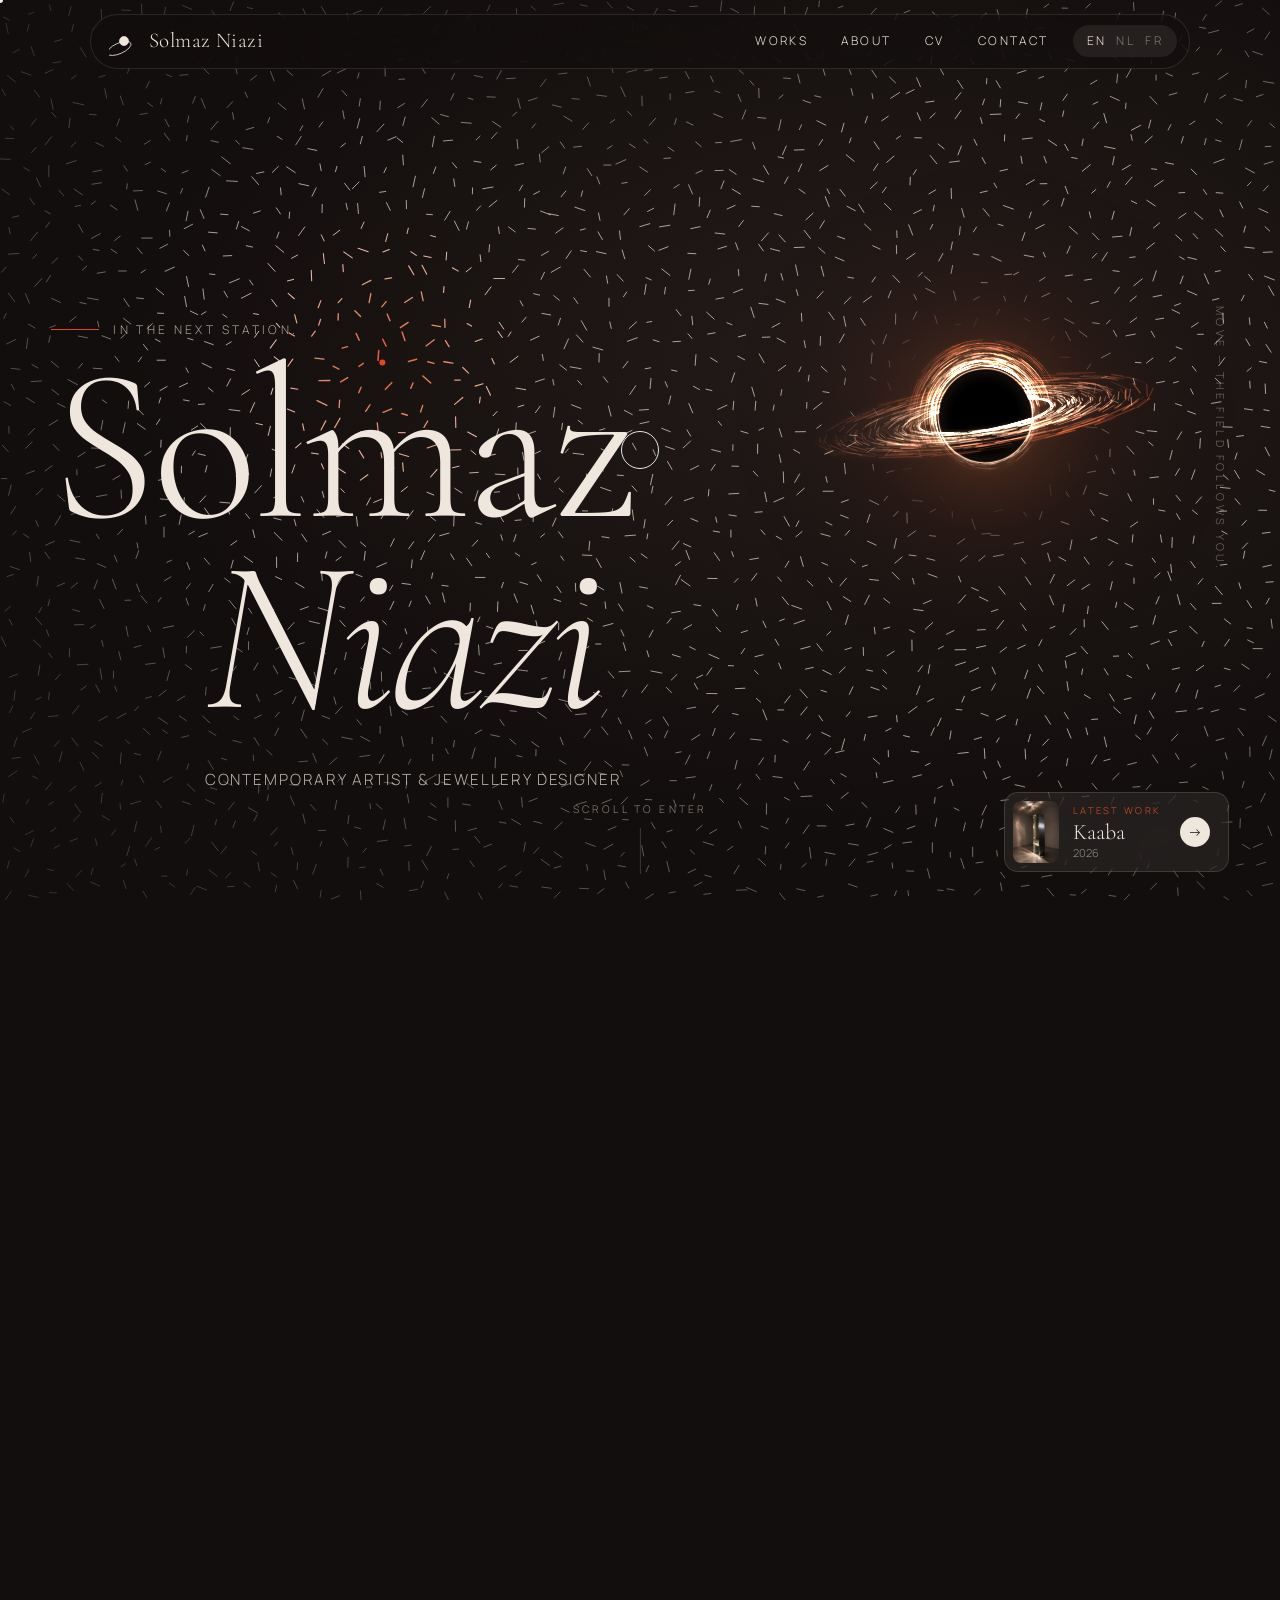
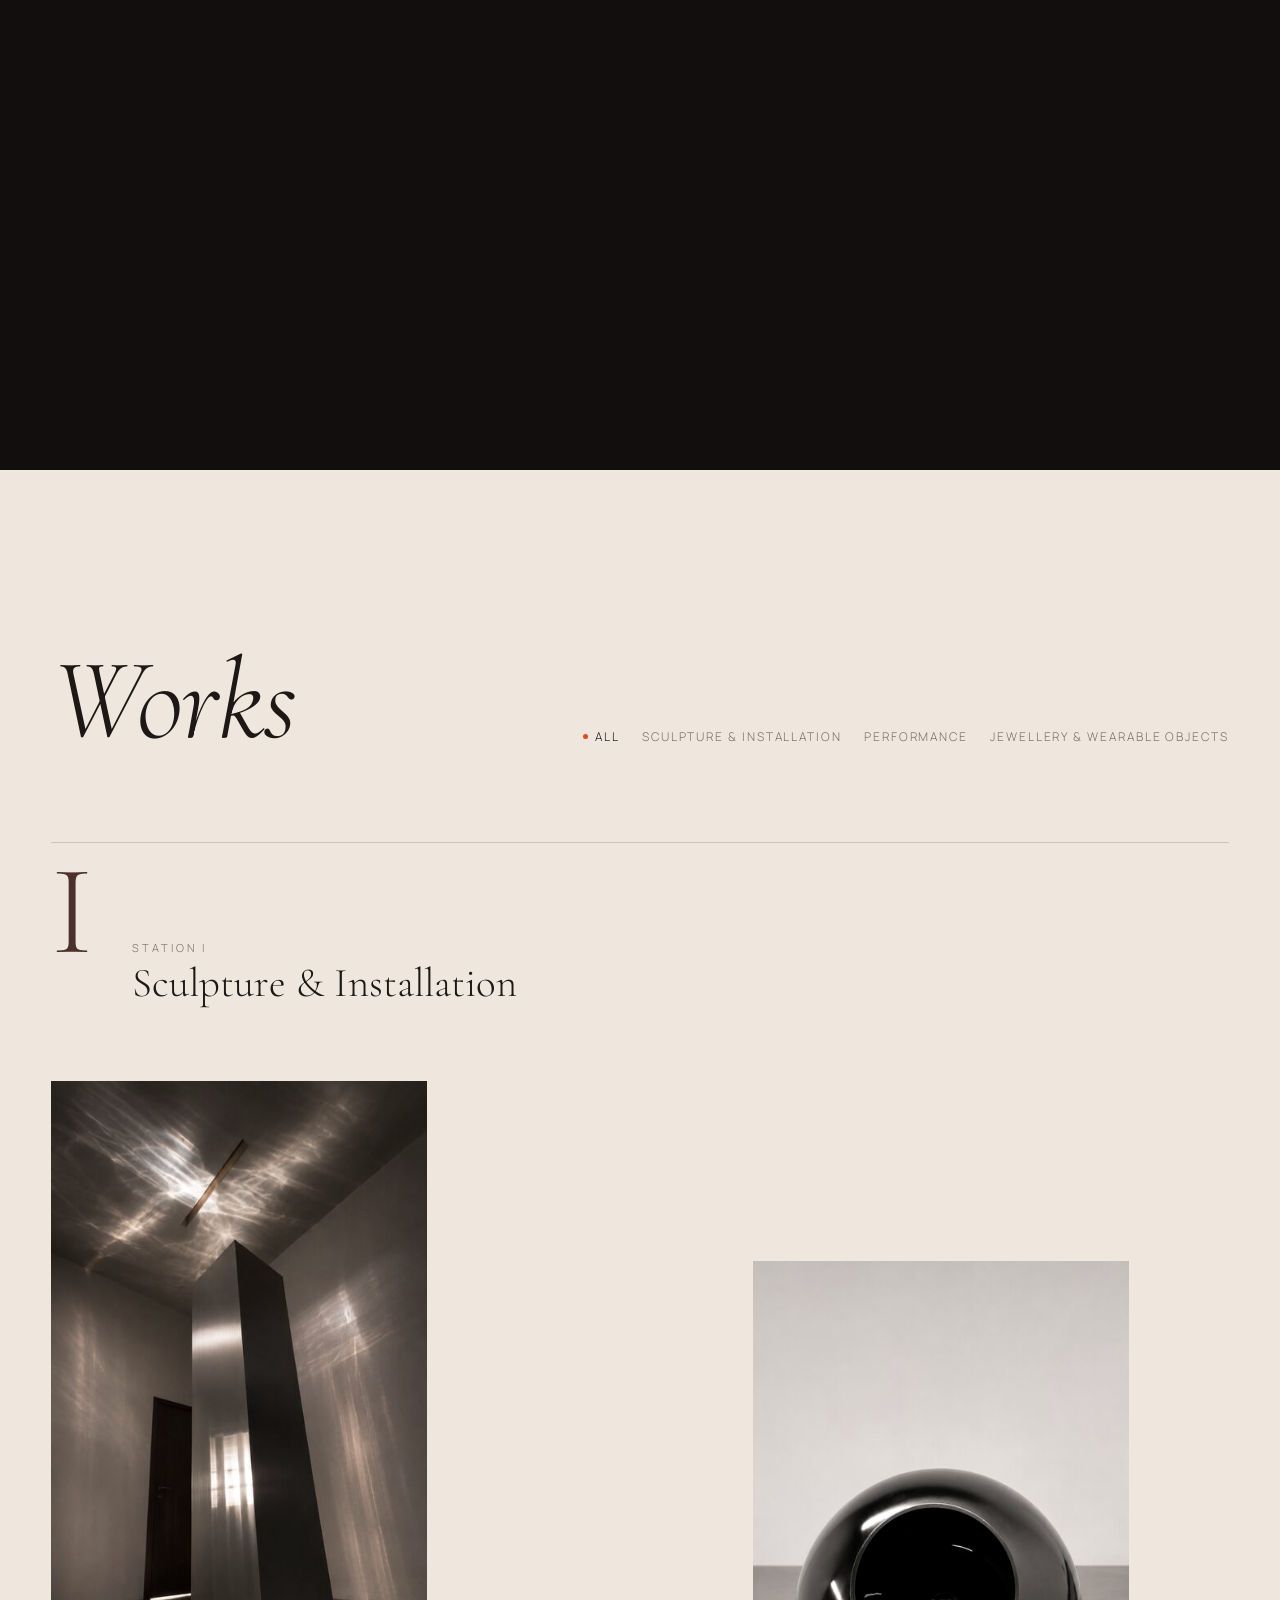
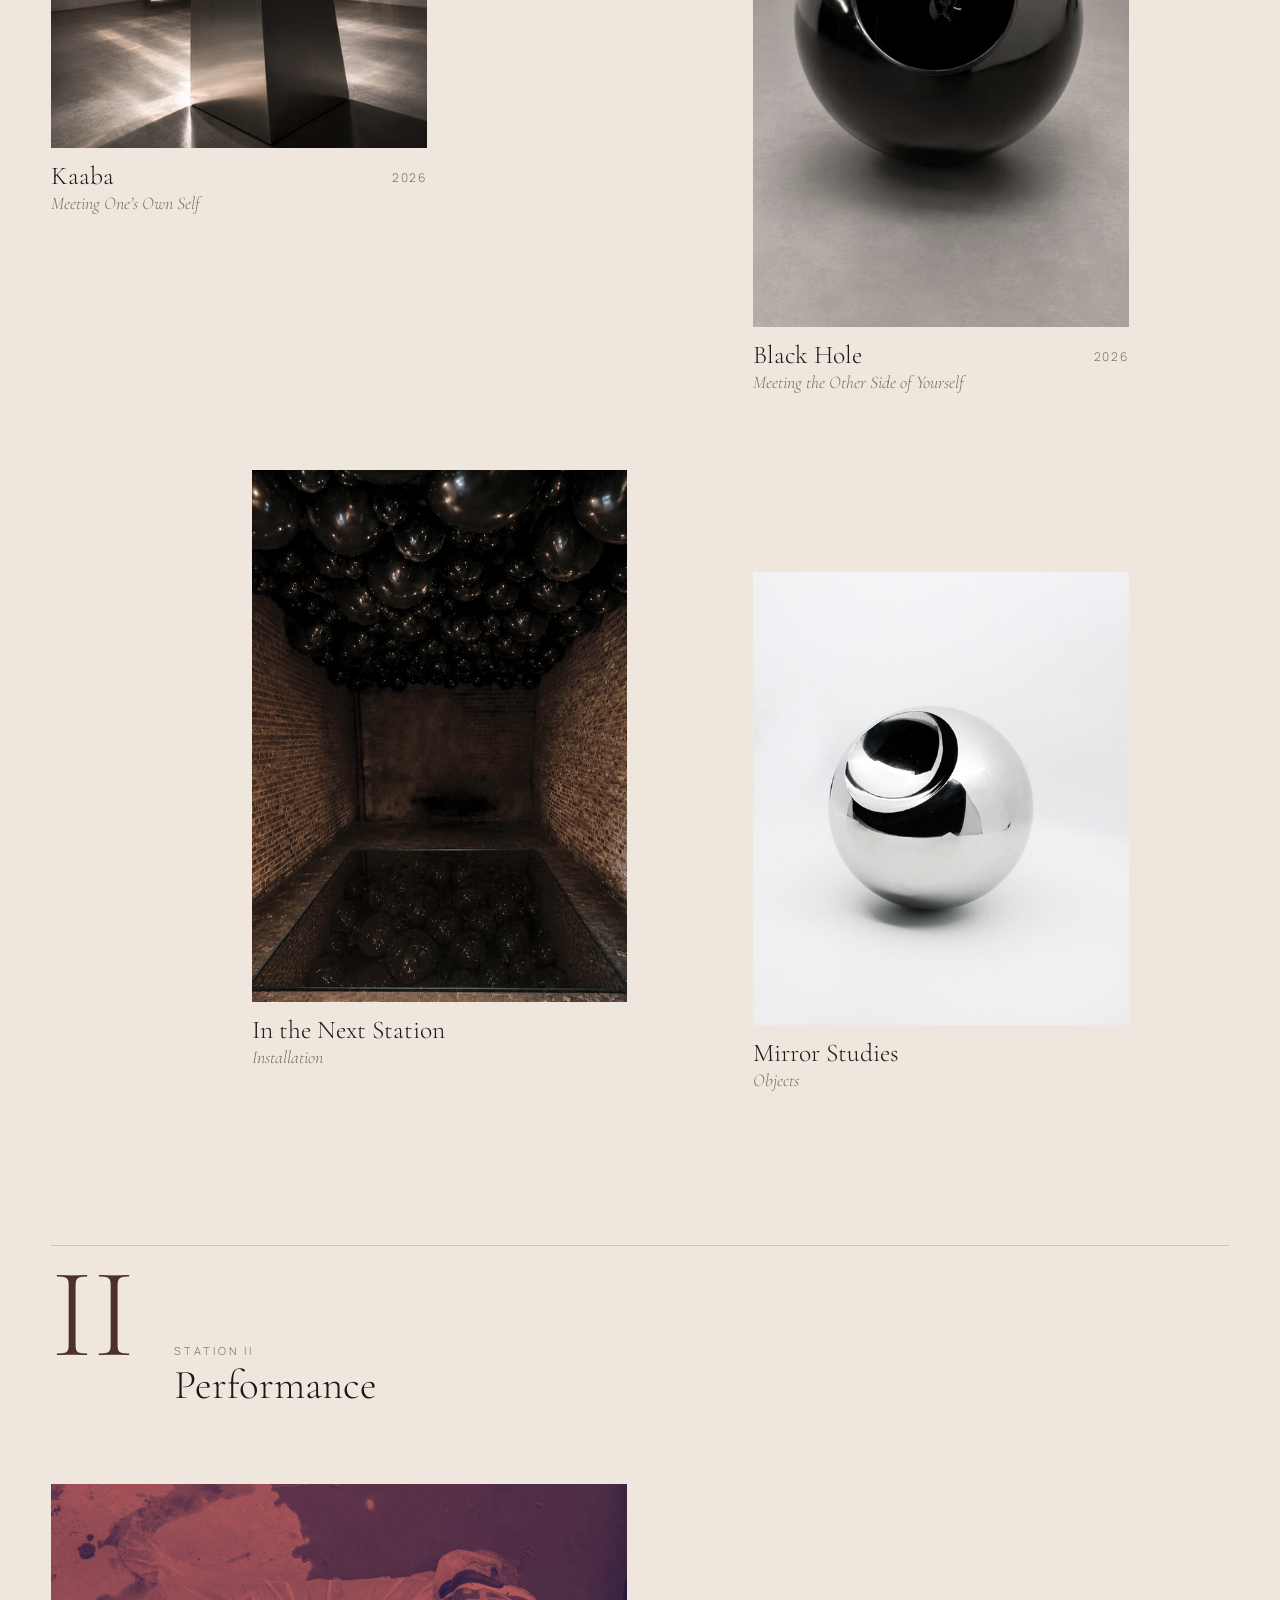
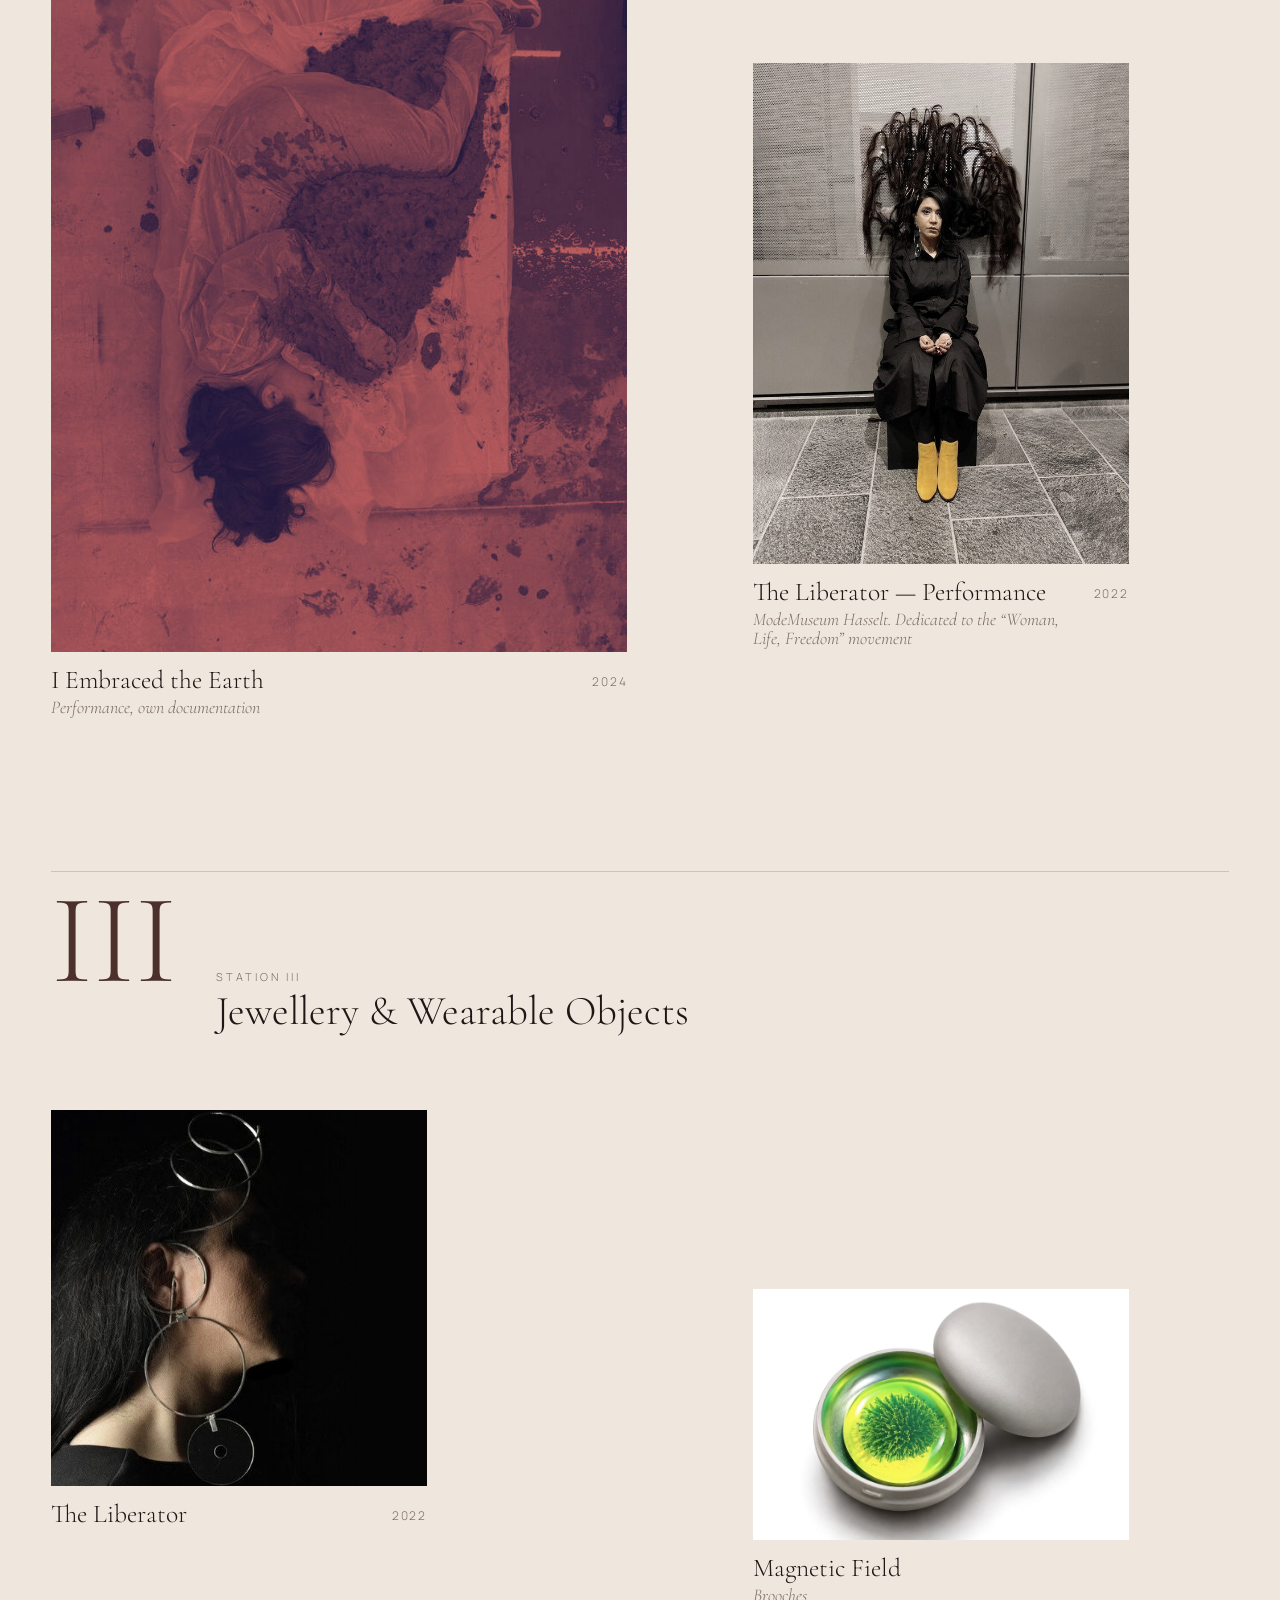
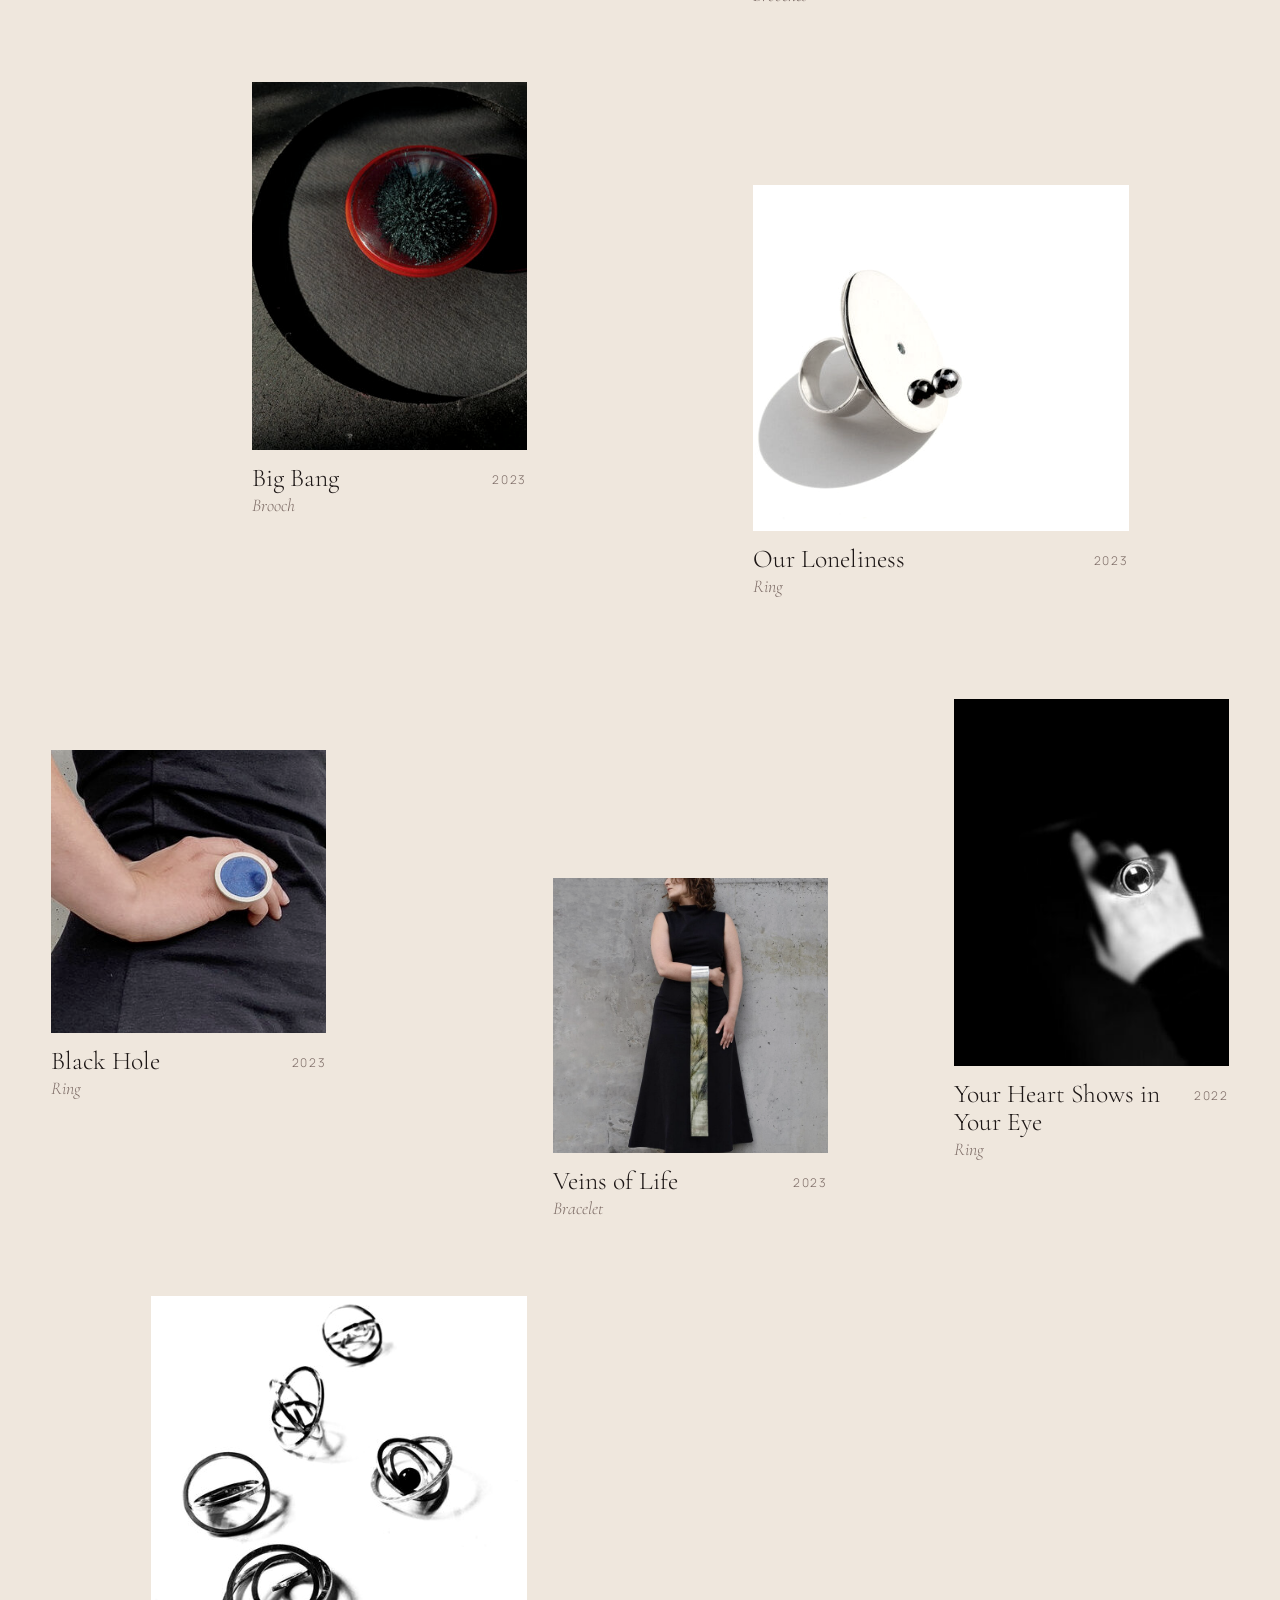
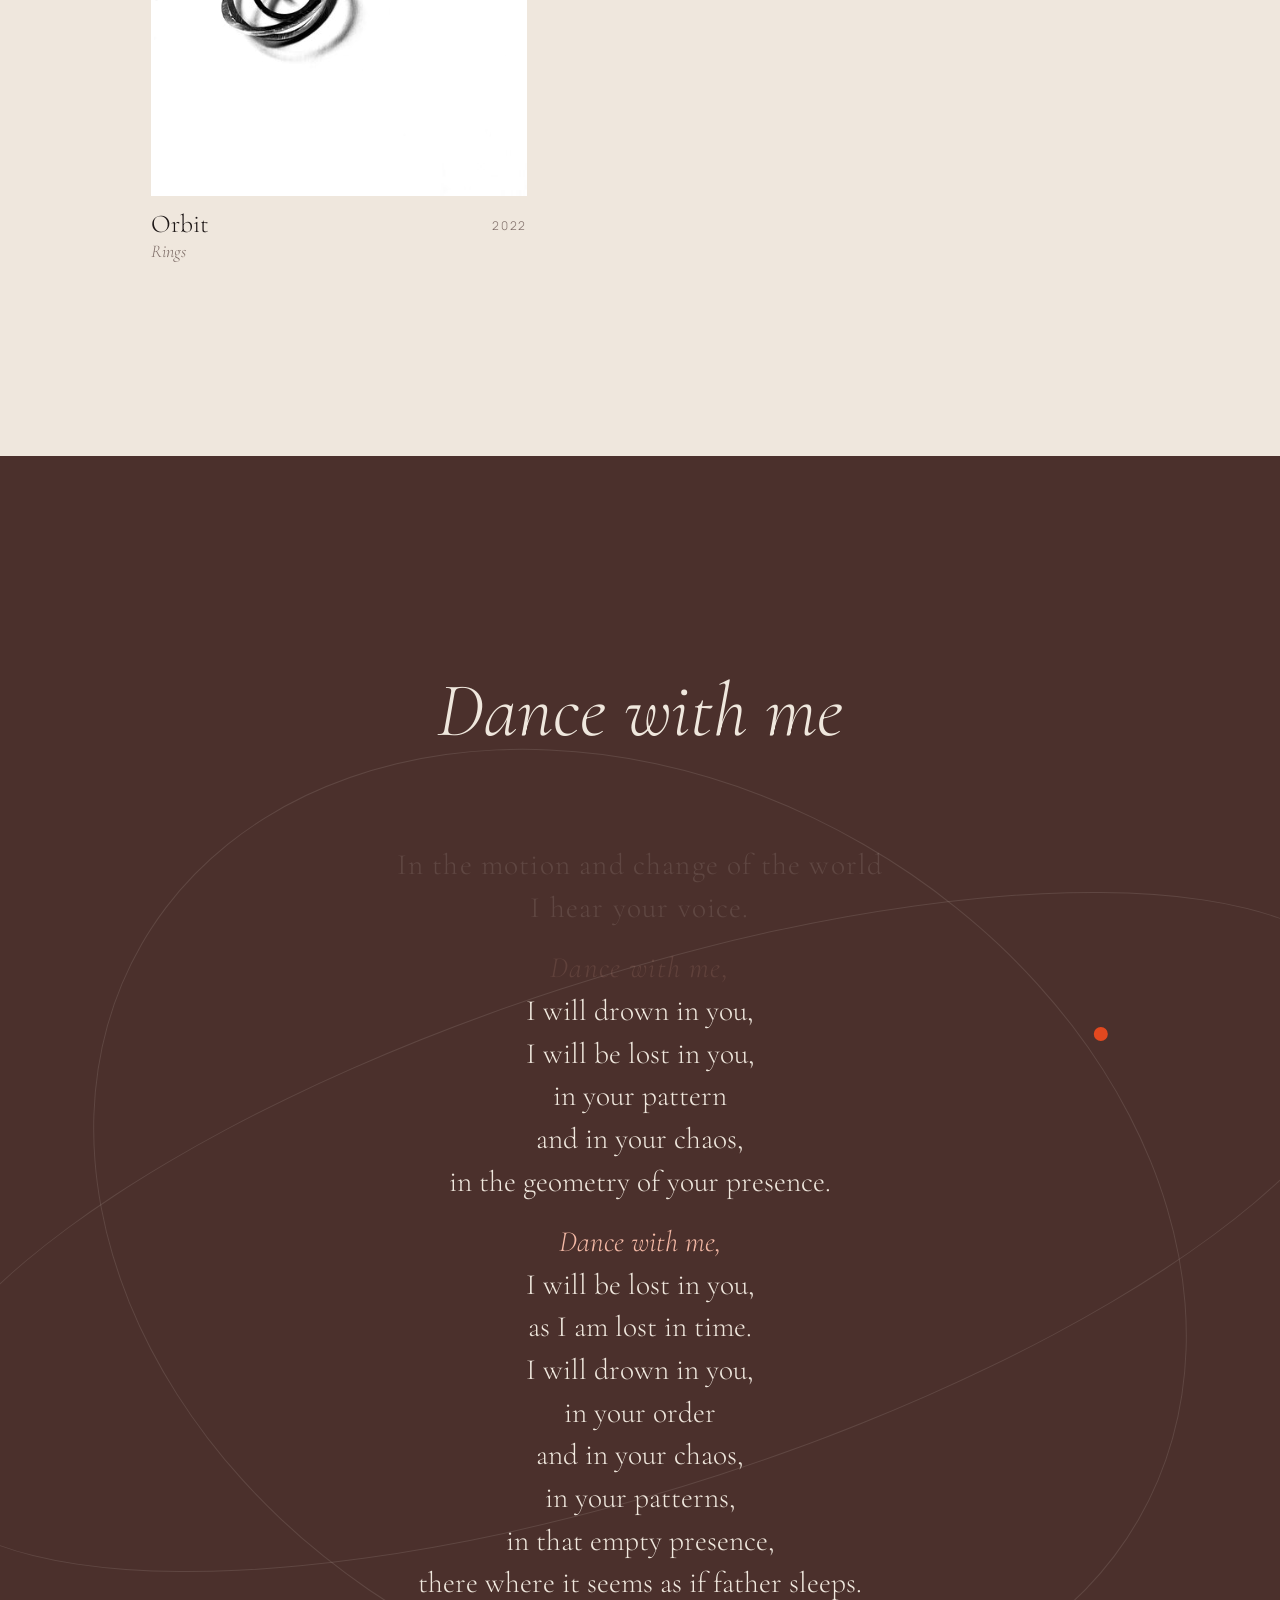
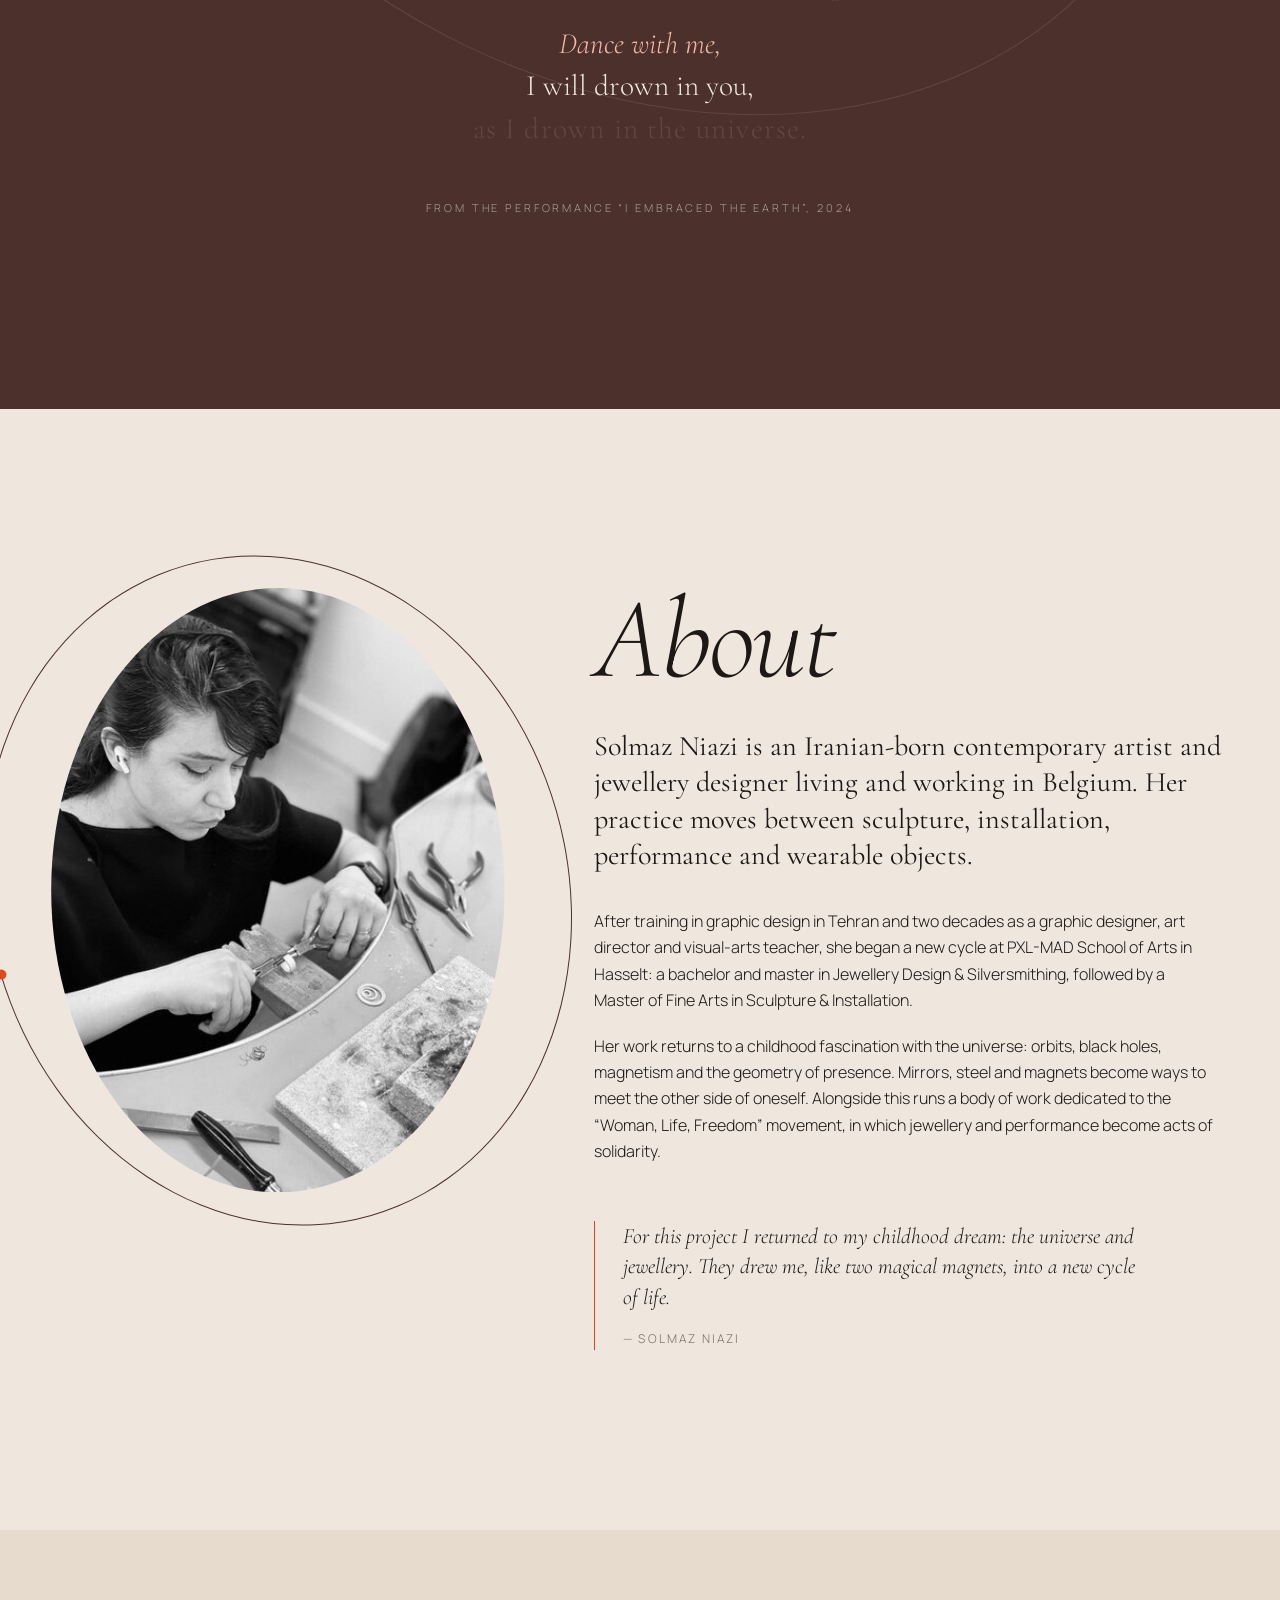
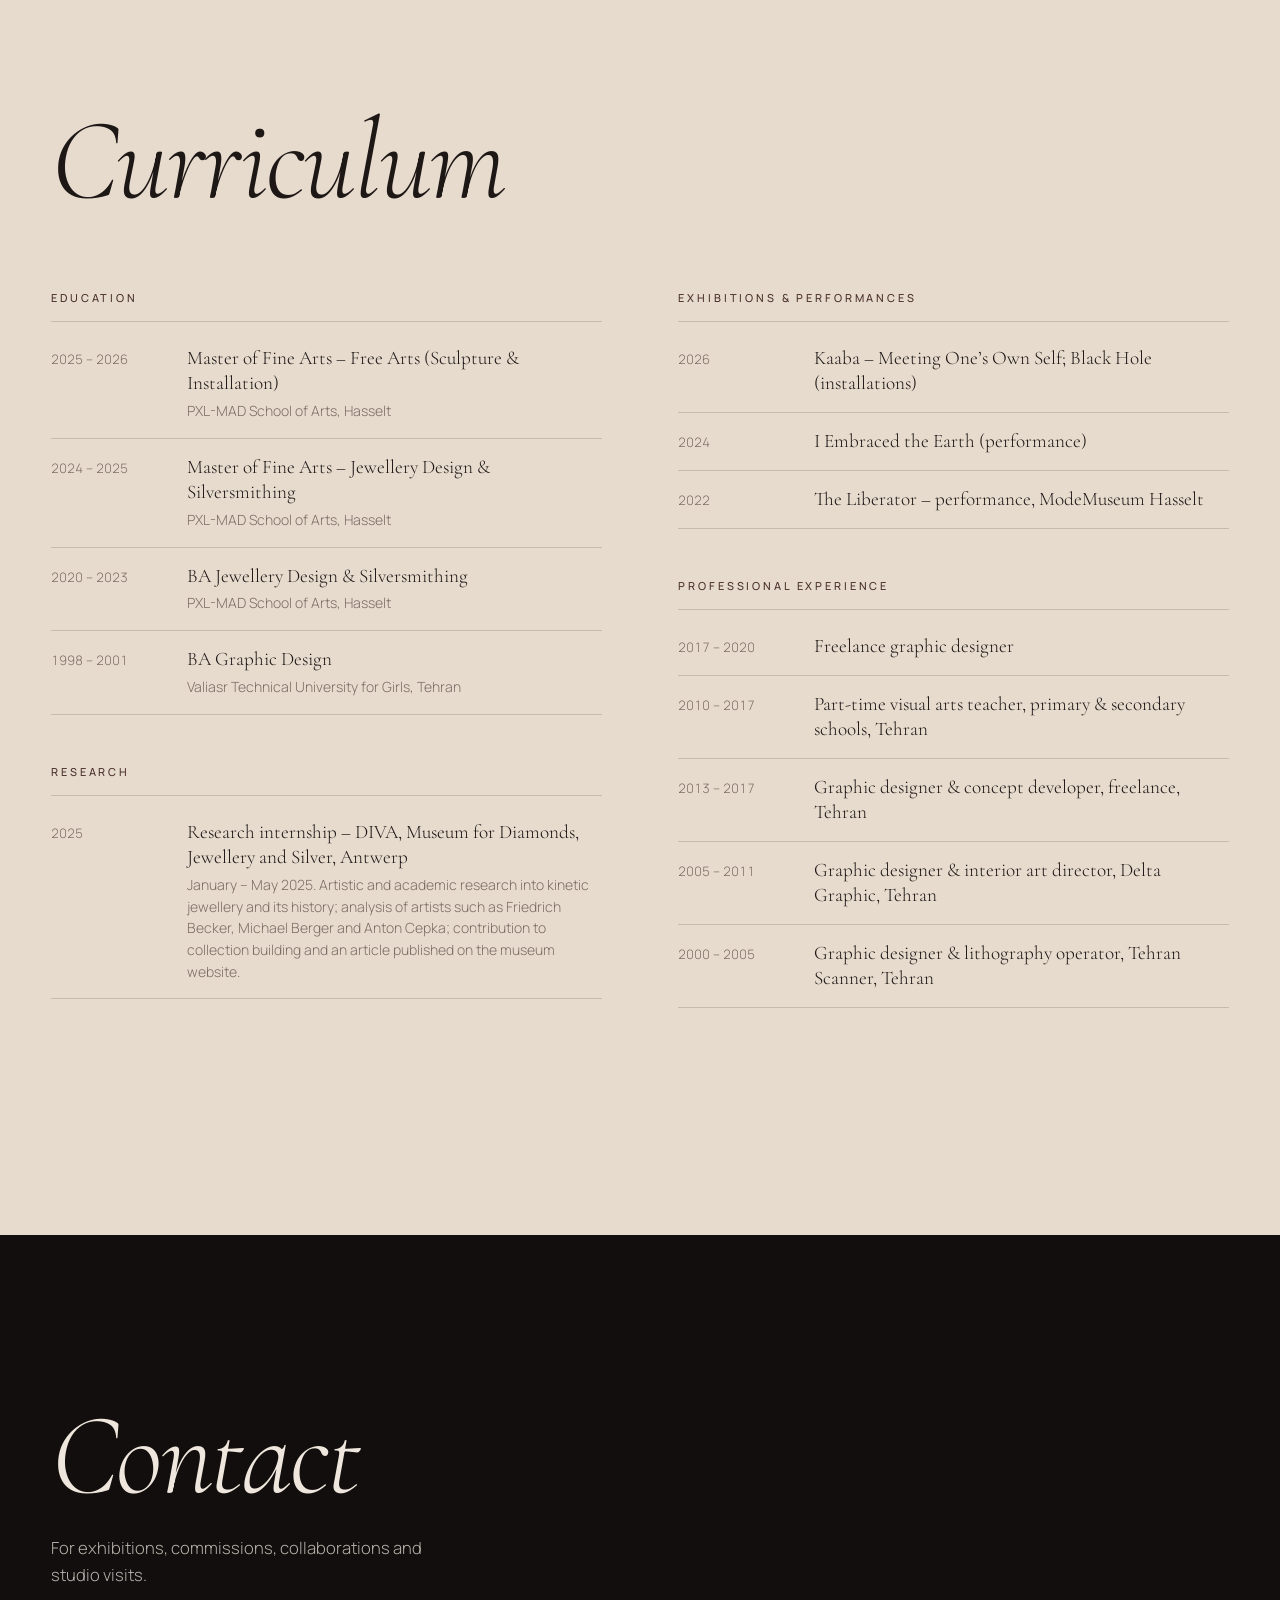
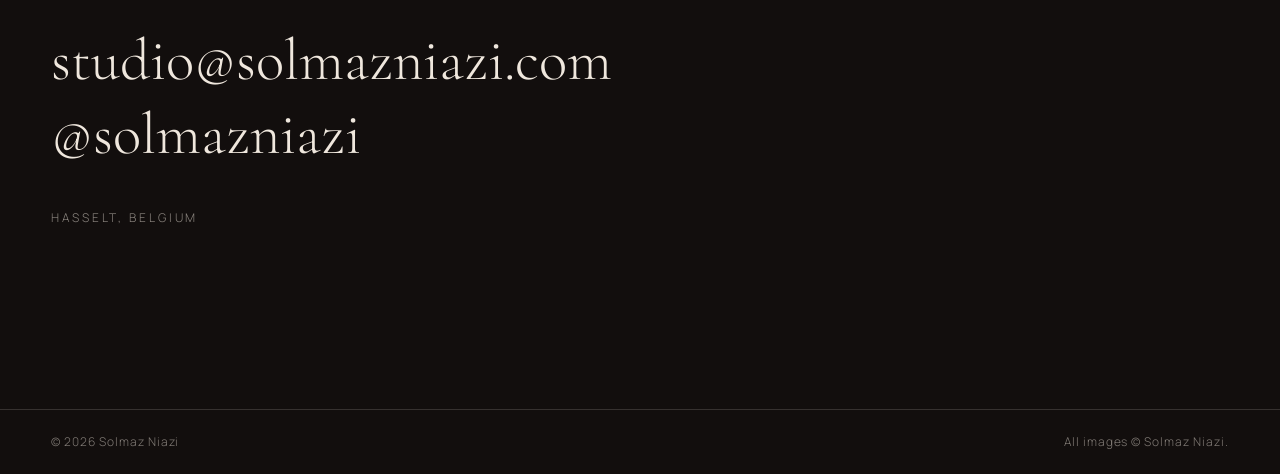
==== commit d56e467c: "Add cinematic opening: slit-of-light splash, scroll dive into the black hole - Splash (once per sess" ====
--- a/index.html
+++ b/index.html
@@ -19,6 +19,9 @@
 <body>
   <a class="skip" href="#works">Skip to works</a>
 
+  <div class="splash" id="splash" aria-hidden="true"><div class="splash-half l"></div><div class="splash-half r"></div><span class="splash-slit"></span><span class="splash-name">Solmaz Niazi</span></div>
+  <script>try{if(!sessionStorage.getItem("sn-splash")&&!matchMedia("(prefers-reduced-motion: reduce)").matches){document.documentElement.classList.add("splashing");sessionStorage.setItem("sn-splash","1")}}catch(e){}</script>
+
   <div class="cursor" aria-hidden="true"><span class="cursor-dot"></span><span class="cursor-ring"><em class="cursor-label"></em></span></div>
 
   <header class="nav" id="nav">
@@ -39,6 +42,7 @@
 
   <main id="top">
     <!-- HERO: a field of iron filings that turns toward the visitor -->
+    <div class="hero-track" id="hero-track">
     <section class="hero" aria-label="Introduction">
       <canvas class="field" id="field" aria-hidden="true"></canvas>
       <div class="hero-inner">
@@ -50,8 +54,15 @@
         <p class="hero-role" data-t="role">Contemporary artist &amp; jewellery designer</p>
       </div>
       <p class="hero-hint" data-t="heroHint">Move — the field follows you.</p>
-      <a class="hero-scroll" href="#works" aria-label="Scroll to works"><span></span></a>
+      <a class="feature" href="#/work/kaaba" data-work="kaaba">
+        <img src="assets/img/works/kaaba-2-sm.jpg" alt="" width="471" height="836">
+        <span class="feature-txt"><small data-t="latest">Latest work</small><span>Kaaba</span><em>2026</em></span>
+        <i aria-hidden="true">→</i>
+      </a>
+      <a class="hero-scroll" href="#works"><span data-t="scrollIn">Scroll to enter</span><i></i></a>
+      <div class="dive-veil" aria-hidden="true"></div>
     </section>
+    </div>
 
     <!-- WORKS, arranged as stations -->
     <section class="works" id="works" aria-labelledby="works-title">
--- a/assets/css/style.css
+++ b/assets/css/style.css
@@ -28,7 +28,7 @@
   font-weight: 300;
   font-size: 16px;
   line-height: 1.65;
-  overflow-x: hidden;
+  overflow-x: clip;
   -webkit-font-smoothing: antialiased;
 }
 body.locked { overflow: hidden; }
@@ -63,11 +63,17 @@
 
 /* ---------- nav ---------- */
 .nav {
-  position: fixed; top: 0; left: 0; right: 0; z-index: 50;
+  position: fixed; top: 14px; left: 50%; transform: translateX(-50%); z-index: 50;
+  width: min(1100px, calc(100% - 2 * var(--gutter)));
   display: flex; align-items: center; gap: 24px;
-  padding: 18px var(--gutter);
-  color: #fff; mix-blend-mode: difference;
-}
+  padding: 9px 12px 9px 18px;
+  color: var(--paper);
+  background: rgba(18, 14, 13, .55);
+  -webkit-backdrop-filter: blur(14px) saturate(1.2); backdrop-filter: blur(14px) saturate(1.2);
+  border: 1px solid rgba(239, 231, 221, .12);
+  border-radius: 999px;
+}
+html.splashing .nav { opacity: 0; animation: fade .9s 1.9s forwards; }
 .nav-mark { display: flex; align-items: center; gap: 10px; text-decoration: none; font-family: var(--serif); font-size: 21px; letter-spacing: .02em; }
 .nav-mark svg { width: 30px; height: 30px; fill: none; stroke: currentColor; stroke-width: 1; }
 .nav-mark svg circle { fill: currentColor; }
@@ -76,20 +82,21 @@
 .nav-links a, .lang button { text-decoration: none; font-size: 12px; letter-spacing: .2em; text-transform: uppercase; position: relative; }
 .nav-links a::after { content: ""; position: absolute; left: 0; right: 100%; bottom: -4px; height: 1px; background: currentColor; transition: right .5s var(--ease); }
 .nav-links a:hover::after { right: 0; }
-.lang { display: flex; gap: 10px; padding-left: clamp(10px, 2vw, 28px); border-left: 1px solid rgba(255,255,255,.4); }
+.lang { display: flex; gap: 10px; padding: 6px 14px; border-radius: 999px; background: rgba(239,231,221,.08); }
 .lang button { opacity: .45; transition: opacity .3s; }
 .lang button[aria-pressed="true"], .lang button:hover { opacity: 1; }
 @media (max-width: 720px) {
-  .nav { flex-wrap: wrap; gap: 8px 14px; padding-top: 14px; }
+  .nav { flex-wrap: wrap; gap: 6px 14px; padding: 8px 14px; border-radius: 22px; top: 10px; }
   .nav-mark span { display: none; }
   .nav-links { gap: 14px; }
   .nav-links a, .lang button { font-size: 10.5px; letter-spacing: .14em; }
-  .lang { order: 3; width: 100%; justify-content: flex-end; gap: 12px; padding-left: 0; border-left: 0; }
+  .lang { order: 3; width: 100%; justify-content: center; gap: 14px; padding: 4px; }
 }
 
 /* ---------- hero ---------- */
+.hero-track { position: relative; height: 230vh; background: var(--night); }
 .hero {
-  position: relative; min-height: 100svh;
+  position: sticky; top: 0; height: 100vh; height: 100svh; min-height: 0;
   background: radial-gradient(ellipse at 70% 40%, #241b19 0%, var(--night) 62%);
   color: var(--paper); overflow: hidden;
   display: flex; align-items: flex-end;
@@ -106,9 +113,48 @@
 .italic { font-style: italic; }
 .hero-role { margin: 26px 0 0 clamp(40px, 12vw, 220px); font-size: clamp(13px, 1.2vw, 16px); letter-spacing: .12em; text-transform: uppercase; color: rgba(239,231,221,.75); opacity: 0; animation: fade 1.2s .7s forwards; }
 .hero-hint { position: absolute; z-index: 2; right: var(--gutter); top: 50%; margin: 0; writing-mode: vertical-rl; font-size: 11px; letter-spacing: .3em; text-transform: uppercase; color: rgba(239,231,221,.4); }
-.hero-scroll { position: absolute; z-index: 2; right: var(--gutter); bottom: 32px; width: 1px; height: 64px; background: rgba(239,231,221,.2); overflow: hidden; }
-.hero-scroll span { position: absolute; left: 0; top: -40%; width: 1px; height: 40%; background: var(--paper); animation: drip 2.2s var(--ease) infinite; }
+.hero-scroll { position: absolute; z-index: 3; left: 50%; bottom: 26px; transform: translateX(-50%); display: flex; flex-direction: column; align-items: center; gap: 10px; text-decoration: none; font-size: 10.5px; letter-spacing: .3em; text-transform: uppercase; color: rgba(239,231,221,.55); }
+.hero-scroll i { position: relative; width: 1px; height: 46px; background: rgba(239,231,221,.2); overflow: hidden; }
+.hero-scroll i::after { content: ""; position: absolute; left: 0; top: -40%; width: 1px; height: 40%; background: var(--paper); animation: drip 2.2s var(--ease) infinite; }
+.hero-inner, .hero-hint, .hero-scroll, .feature { will-change: opacity, transform; }
+/* featured work: a small glass card, bottom right */
+.feature { position: absolute; z-index: 3; right: var(--gutter); bottom: 28px; display: flex; align-items: center; gap: 14px; padding: 8px 18px 8px 8px; text-decoration: none; color: var(--paper); background: rgba(239,231,221,.07); -webkit-backdrop-filter: blur(12px); backdrop-filter: blur(12px); border: 1px solid rgba(239,231,221,.14); border-radius: 14px; transition: background .4s, border-color .4s; }
+.feature:hover { background: rgba(239,231,221,.13); border-color: rgba(226,72,31,.6); }
+.feature img { width: 46px; height: 62px; object-fit: cover; border-radius: 8px; }
+.feature-txt { display: flex; flex-direction: column; line-height: 1.2; }
+.feature-txt small { font-size: 9.5px; letter-spacing: .24em; text-transform: uppercase; color: var(--signal); }
+.feature-txt span { font-family: var(--serif); font-size: 22px; margin-top: 3px; }
+.feature-txt em { font-style: normal; font-size: 11px; color: rgba(239,231,221,.55); }
+.feature i { font-style: normal; width: 30px; height: 30px; border-radius: 50%; display: grid; place-items: center; background: var(--paper); color: var(--night); font-size: 14px; margin-left: 6px; transition: transform .4s var(--ease); }
+.feature:hover i { transform: rotate(-45deg); }
+.dive-veil { position: absolute; inset: 0; z-index: 4; background: var(--paper); opacity: 0; pointer-events: none; }
+html.splashing .hero-name .word { animation-delay: 1.7s; }
+html.splashing .hero-name .line:nth-child(2) .word { animation-delay: 1.85s; }
+html.splashing .hero-role { animation-delay: 2.3s; }
+.hero-hint { top: 34%; }
+@media (max-width: 720px) {
+  .feature { left: var(--gutter); right: auto; bottom: 86px; padding-right: 12px; }
+  .feature img { width: 36px; height: 48px; }
+  .feature-txt span { font-size: 18px; }
+  .hero-inner { padding-bottom: 170px; }
+  .hero-scroll { display: none; }
+}
+
+/* splash: a slit of light in the dark, then the curtain parts (like the mirror seam in Kaaba) */
+.splash { display: none; }
+html.splashing .splash { display: block; position: fixed; inset: 0; z-index: 200; pointer-events: none; animation: gone 0s 2.9s forwards; }
+.splash-half { position: absolute; top: 0; bottom: 0; width: 50.5%; background: #070505; animation: part 1.25s 1.25s var(--ease) forwards; }
+.splash-half.l { left: 0; --to: -101%; }
+.splash-half.r { right: 0; --to: 101%; }
+.splash-slit { position: absolute; left: 50%; top: 0; bottom: 0; width: 1px; margin-left: -.5px; background: linear-gradient(transparent, #fff3e6 30%, #fff 50%, #fff3e6 70%, transparent); box-shadow: 0 0 18px 2px rgba(255,214,170,.55); transform: scaleY(0); animation: slit 1s .15s var(--ease) forwards, fadeOut .5s 1.35s forwards; }
+.splash-name { position: absolute; left: 50%; top: 50%; transform: translate(-50%, -50%); padding-left: .3em; font-family: var(--serif); font-style: italic; font-weight: 300; font-size: 15px; letter-spacing: .32em; text-transform: uppercase; color: rgba(239,231,221,.0); white-space: nowrap; animation: nameIn .7s .45s forwards, fadeOut .4s 1.1s forwards; }
+@keyframes part { to { transform: translateX(var(--to)); } }
+@keyframes slit { to { transform: scaleY(1); } }
+@keyframes nameIn { to { color: rgba(239,231,221,.9); letter-spacing: .5em; } }
+@keyframes fadeOut { to { opacity: 0; } }
+@keyframes gone { to { visibility: hidden; } }
 @media (max-width: 720px) { .hero-hint { display: none; } }
+@media (prefers-reduced-motion: reduce) { .hero-track { height: auto; } .hero { position: relative; } }
 
 @keyframes rise { to { transform: none; } }
 @keyframes fade { to { opacity: 1; } }
@@ -220,6 +266,7 @@
 .contact-links { display: flex; flex-direction: column; gap: 10px; }
 .contact-links a { font-family: var(--serif); font-size: clamp(28px, 4.6vw, 64px); line-height: 1.1; text-decoration: none; background: linear-gradient(var(--signal), var(--signal)) 0 100% / 0 1px no-repeat; transition: background-size .7s var(--ease); width: fit-content; word-break: break-word; }
 .contact-links a:hover { background-size: 100% 1px; }
+.contact-links .sample { font-family: var(--serif); font-size: clamp(28px, 4.6vw, 64px); line-height: 1.1; word-break: break-word; }
 .contact-links .pending { font-family: var(--serif); font-style: italic; font-size: clamp(24px, 3vw, 40px); color: rgba(239,231,221,.6); }
 .contact-loc { margin-top: 40px; font-size: 12px; letter-spacing: .24em; text-transform: uppercase; color: rgba(239,231,221,.55); }
 
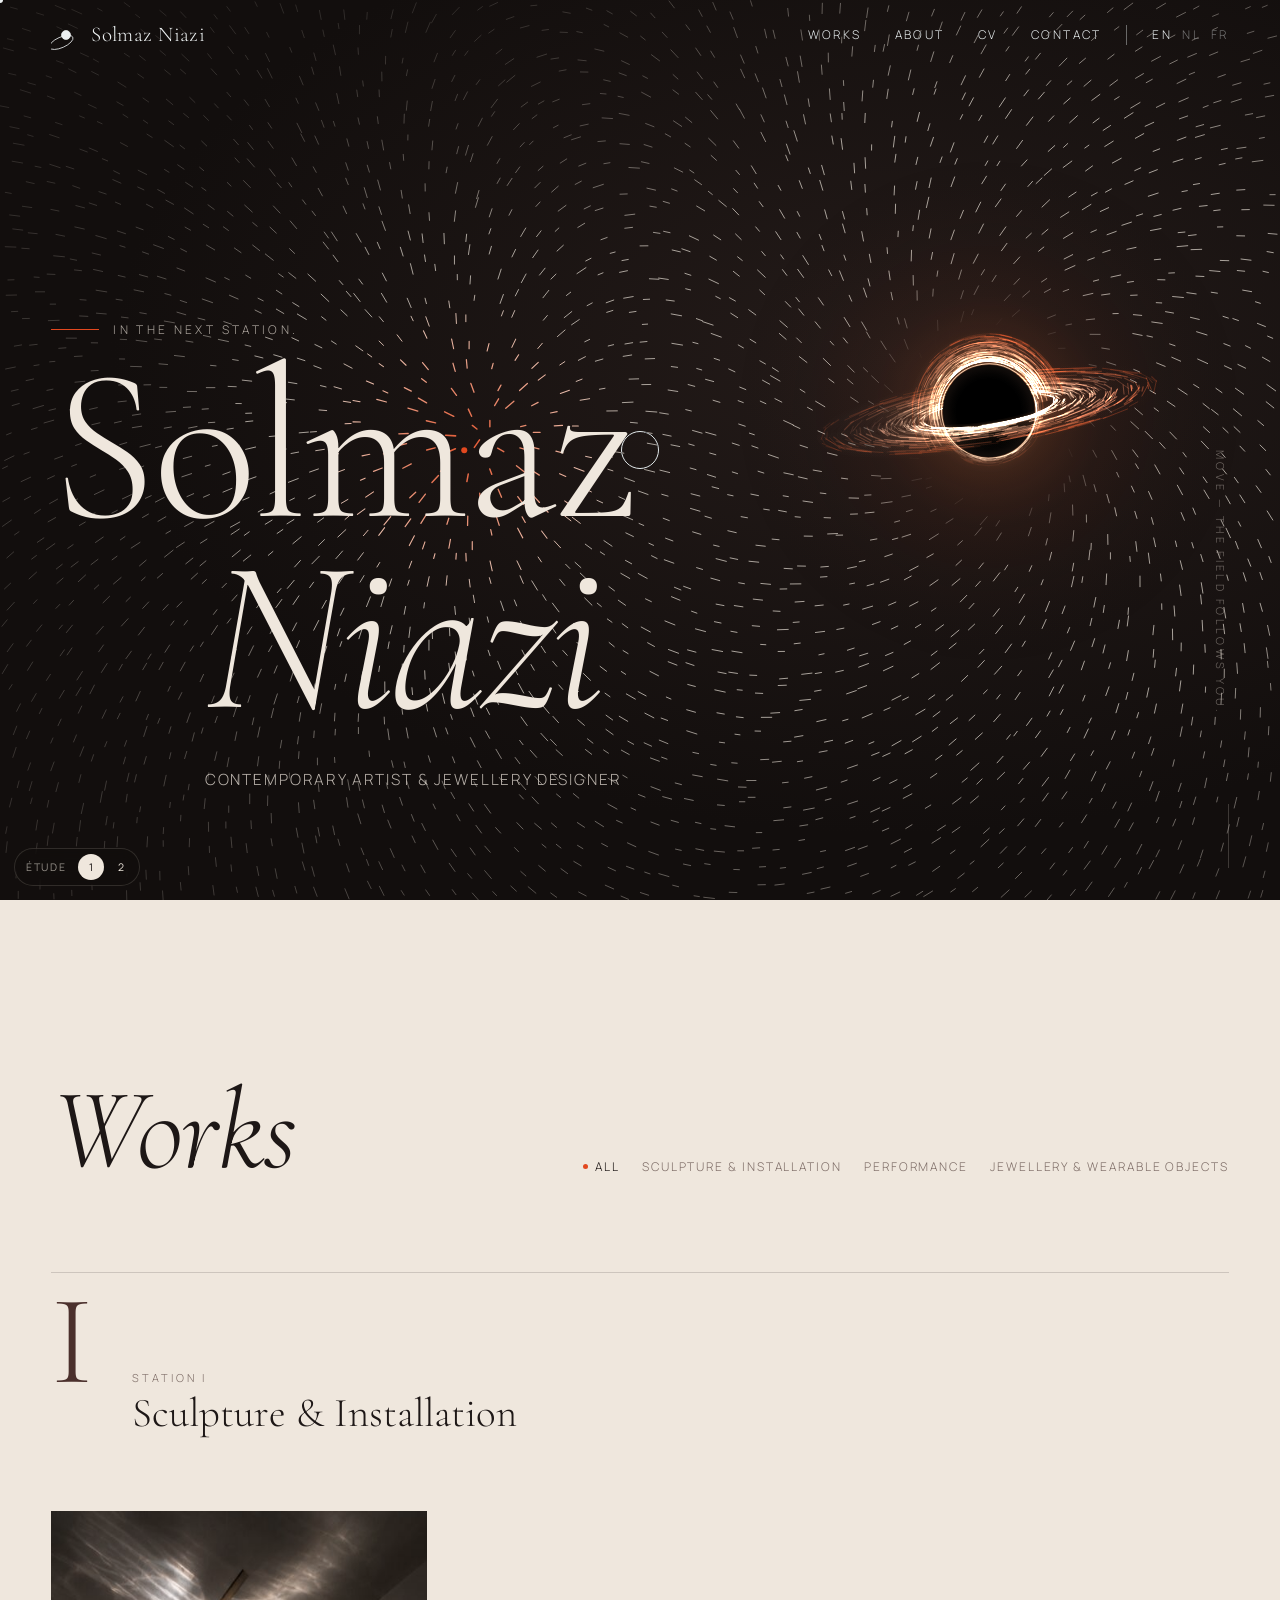
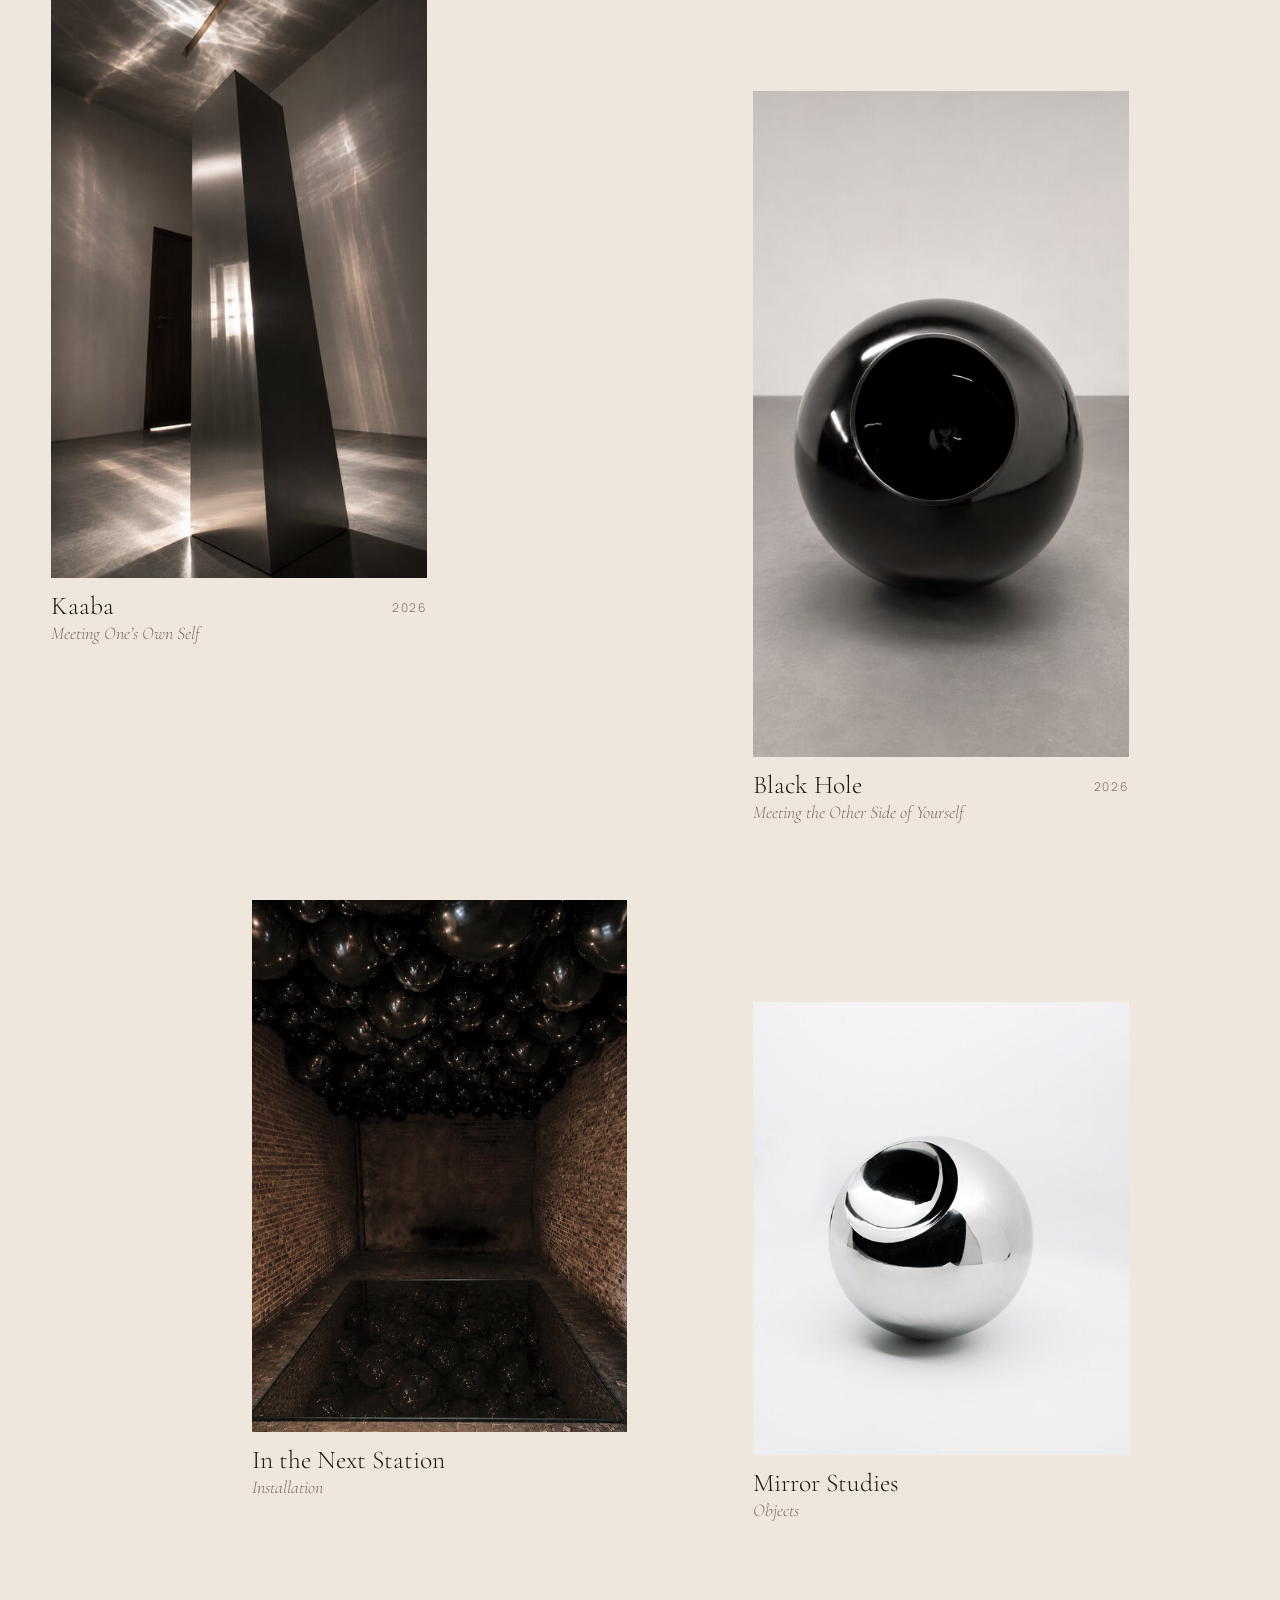
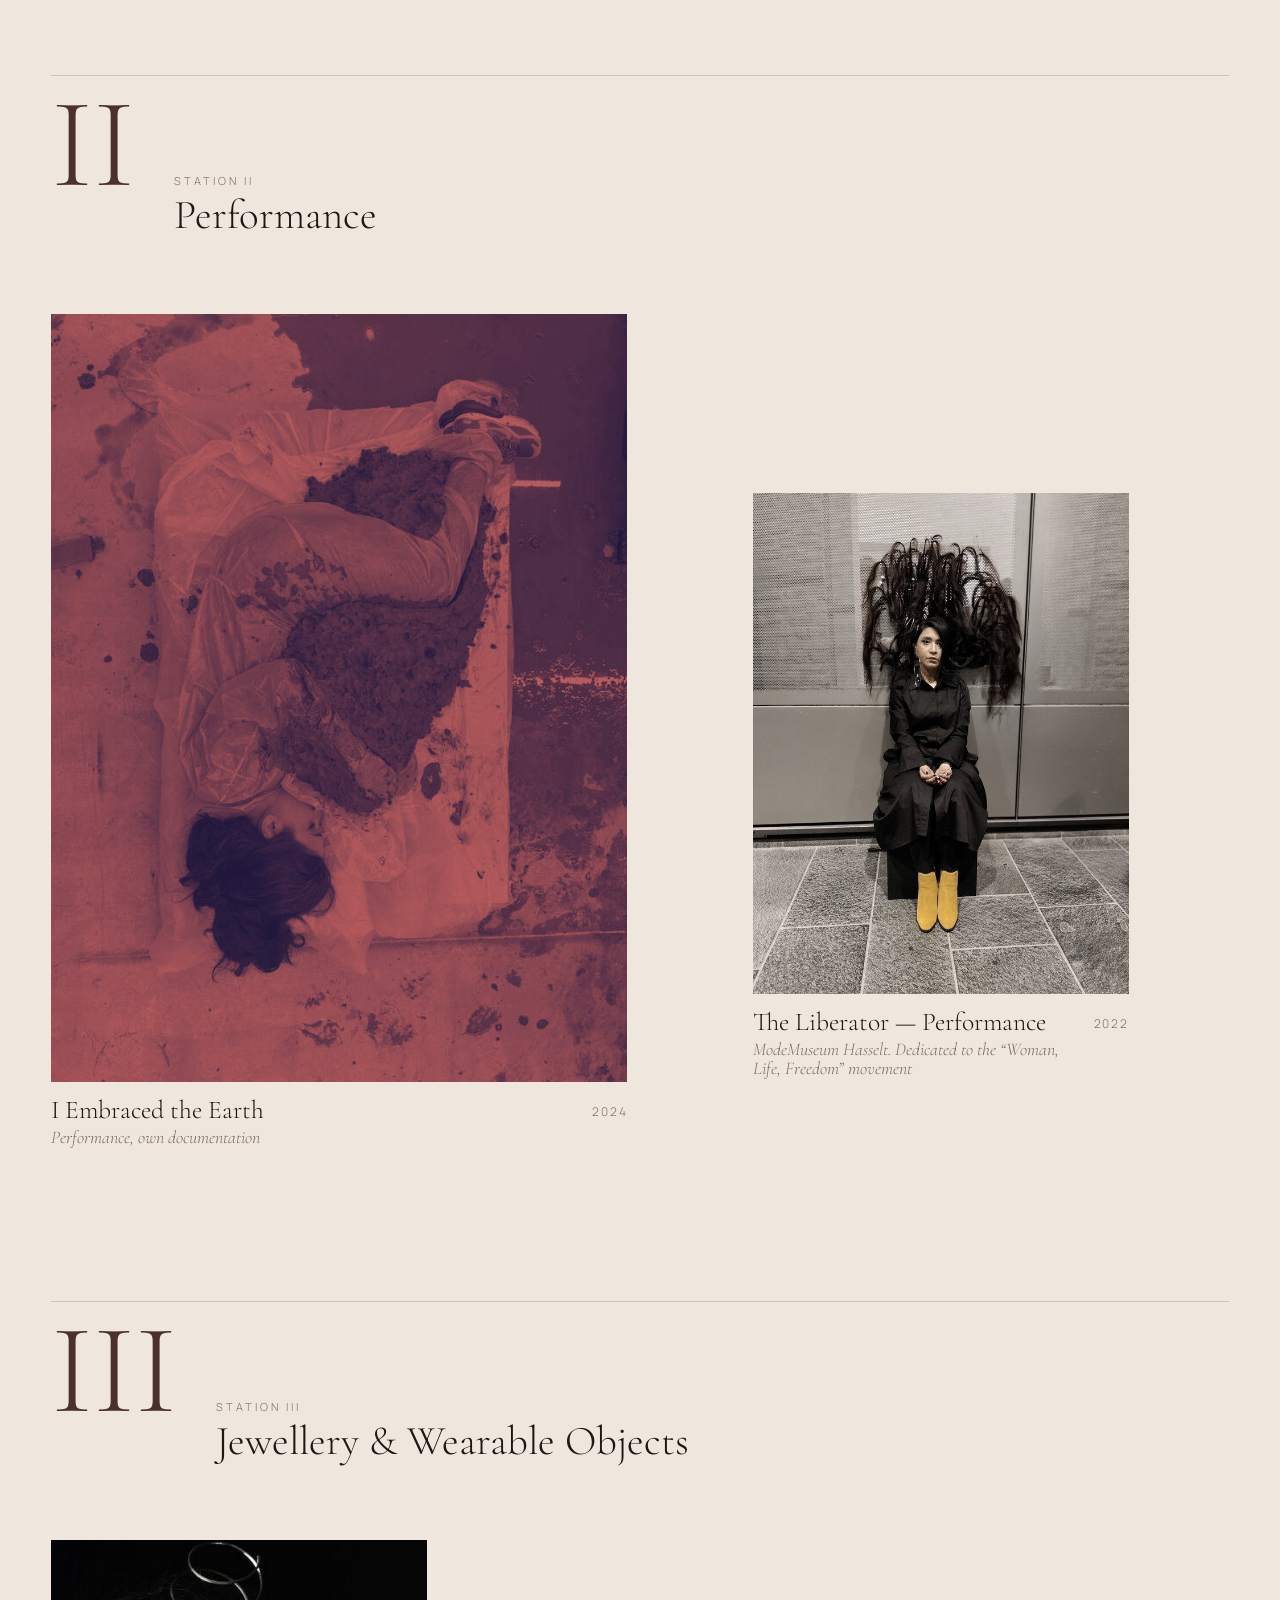
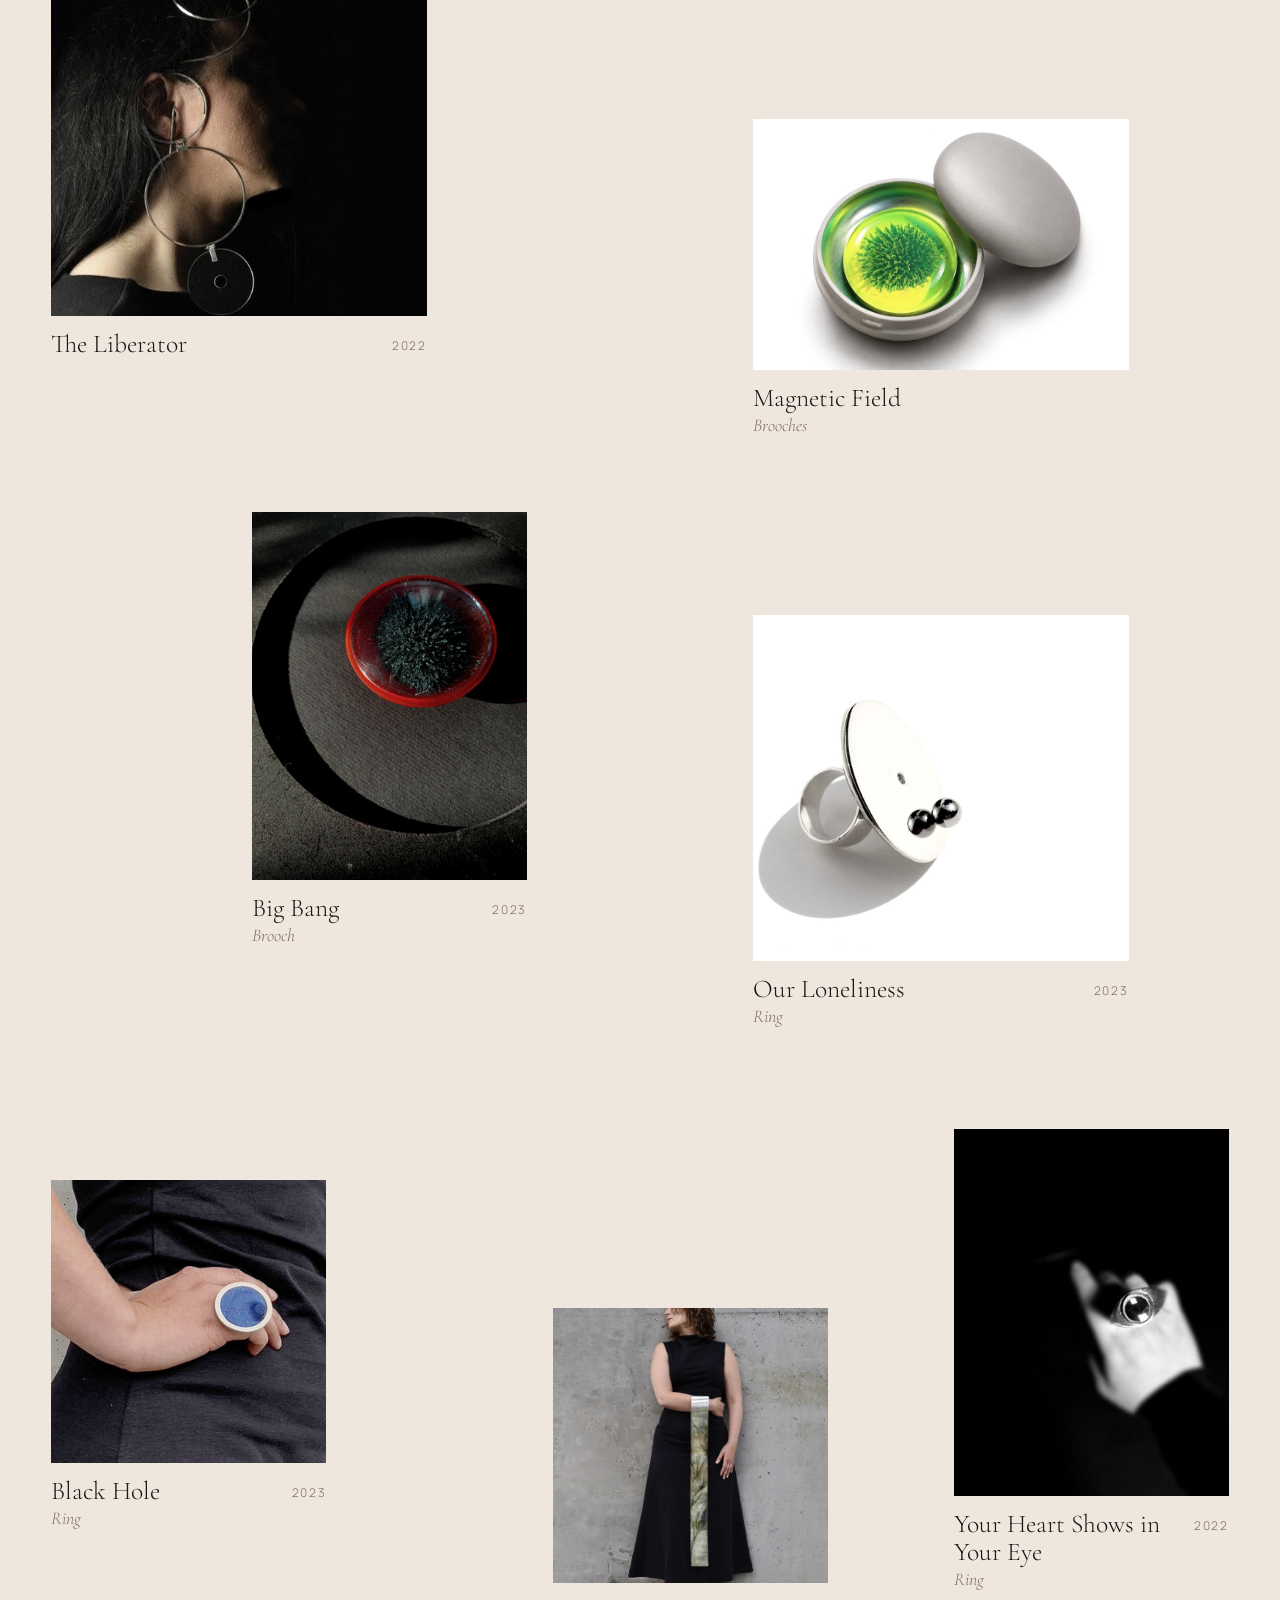
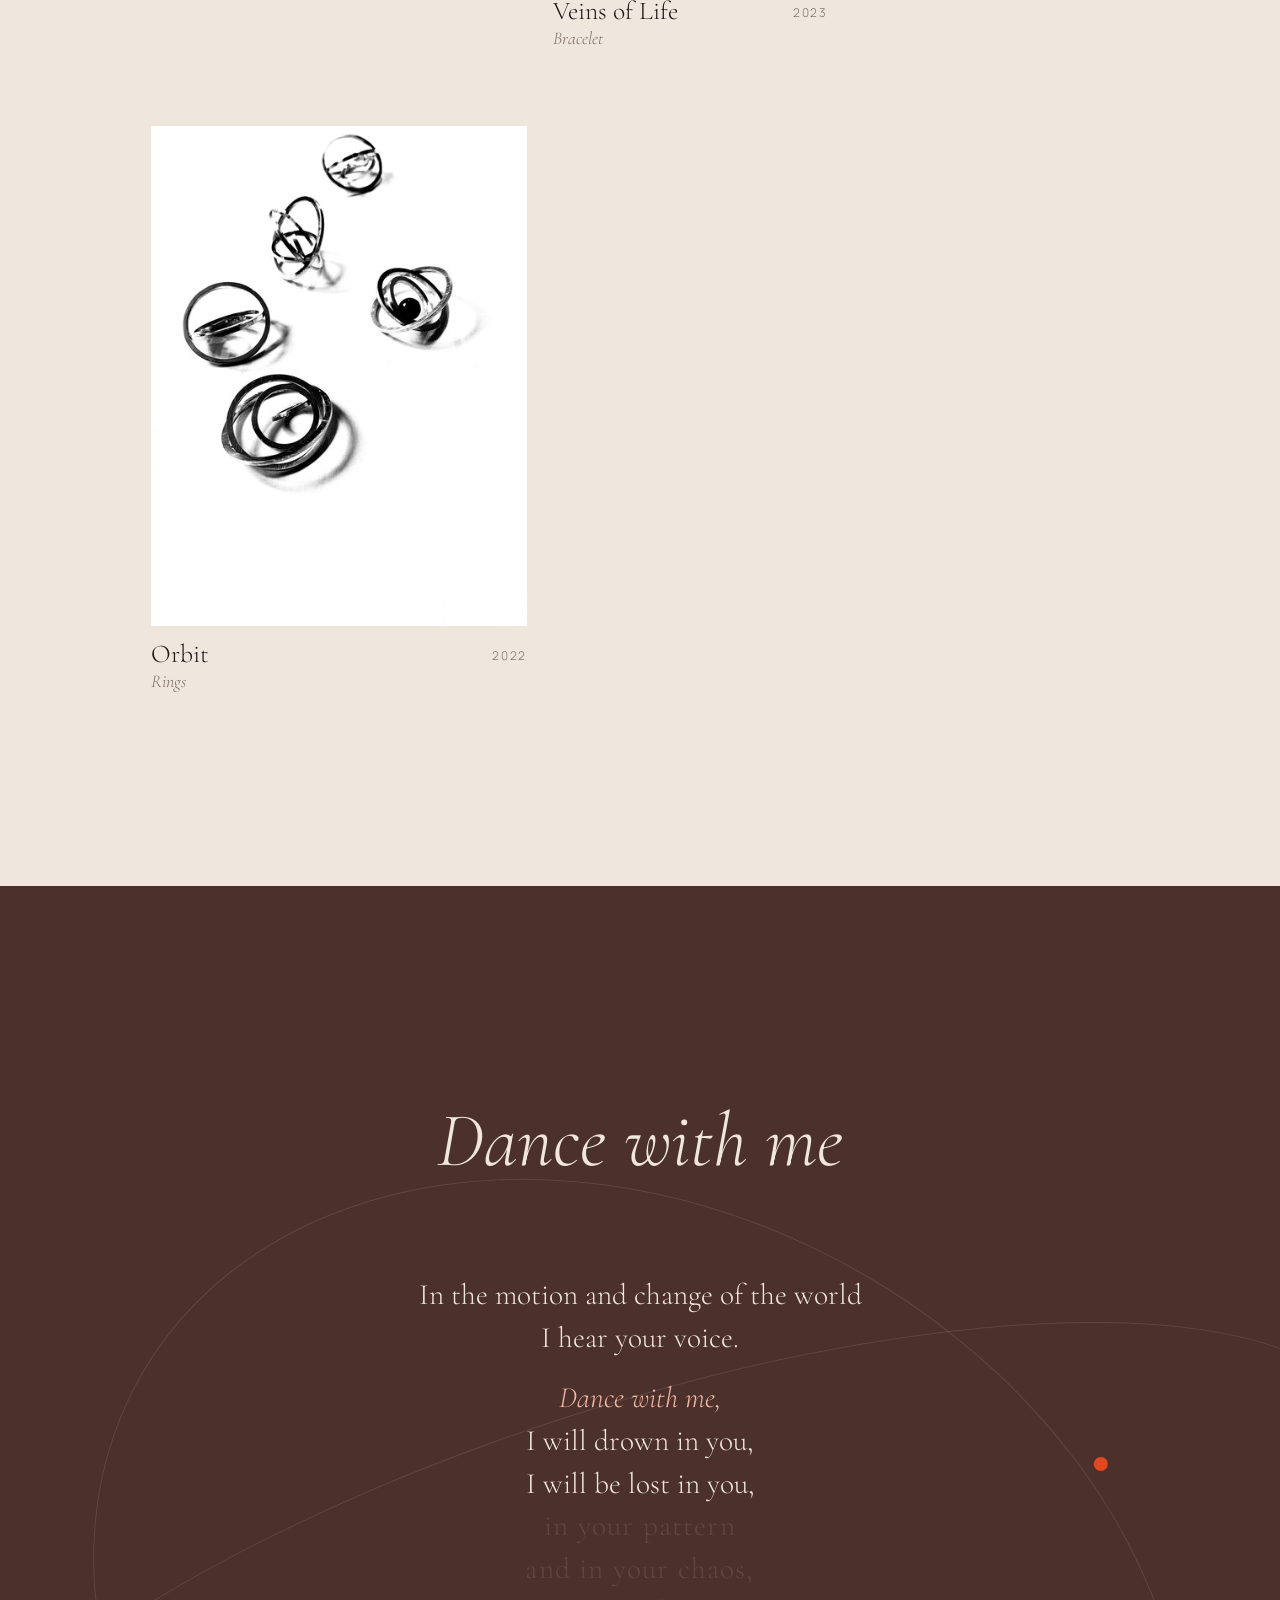
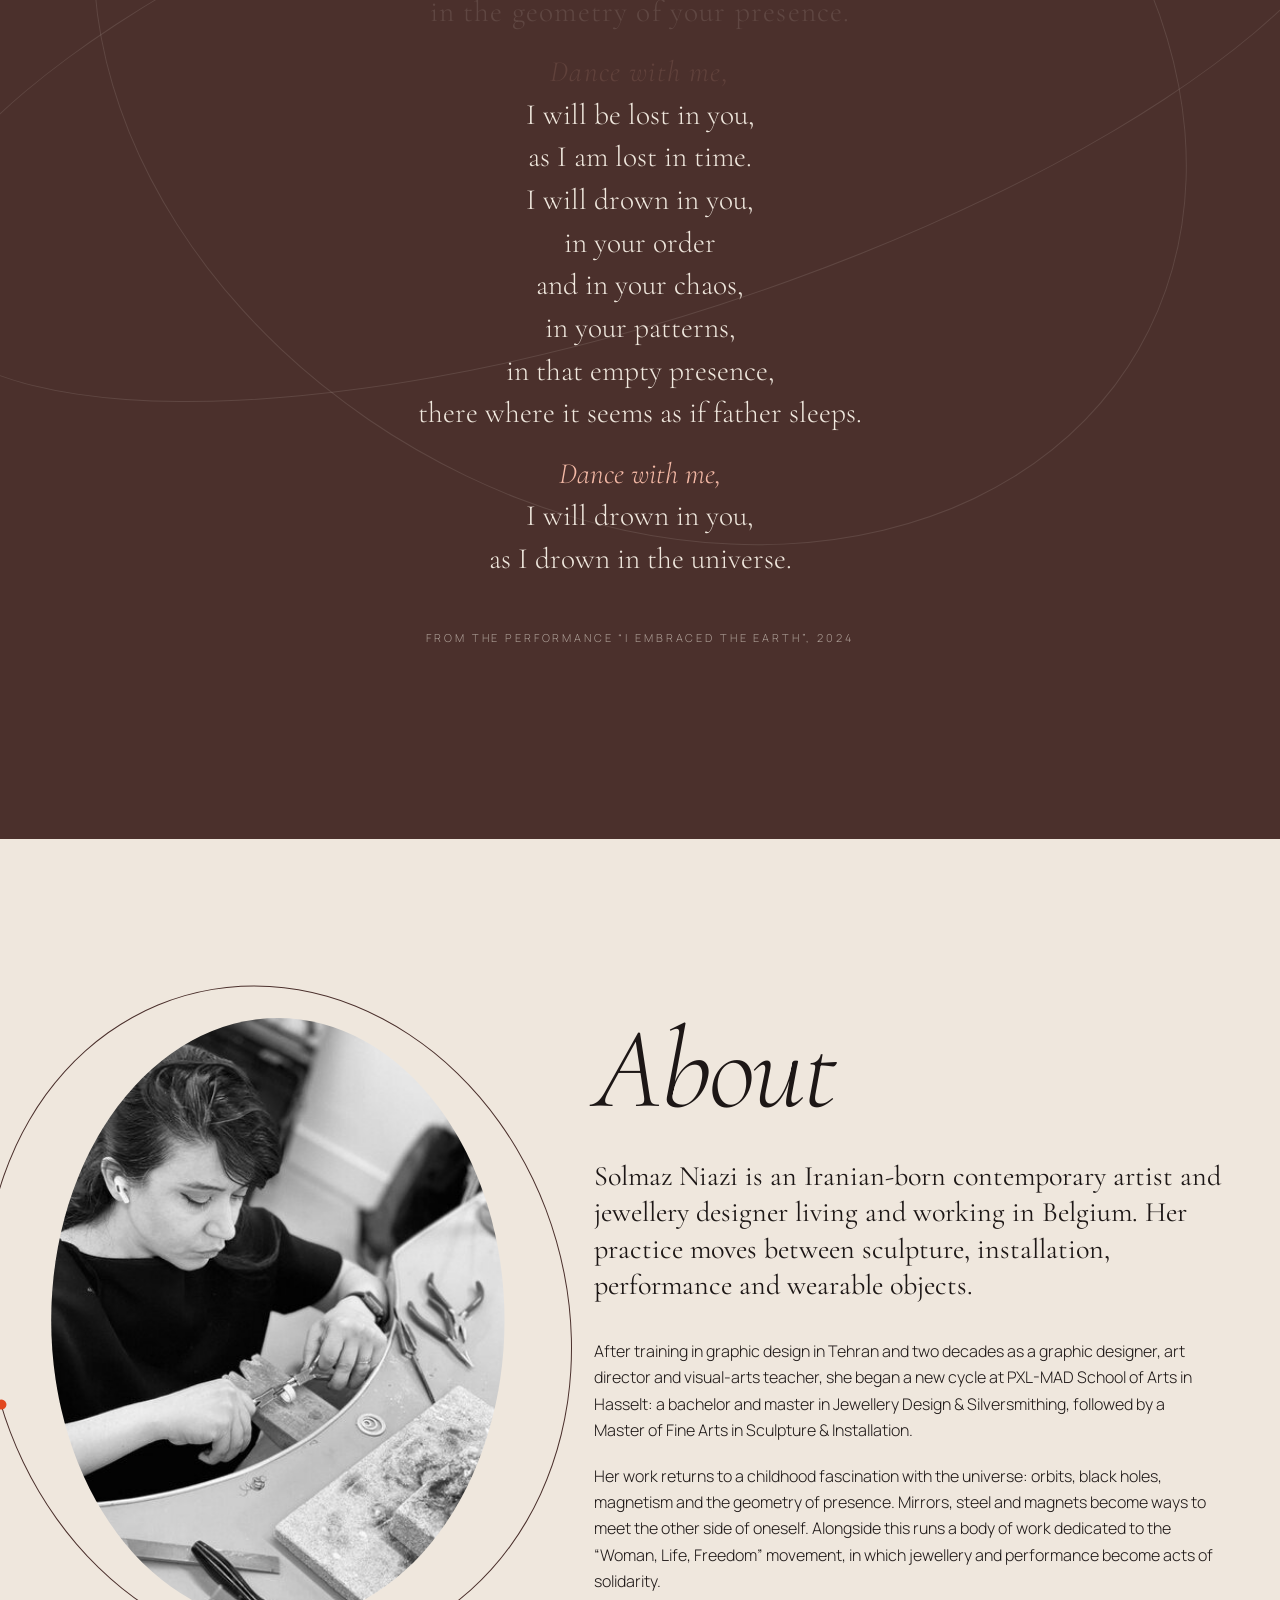
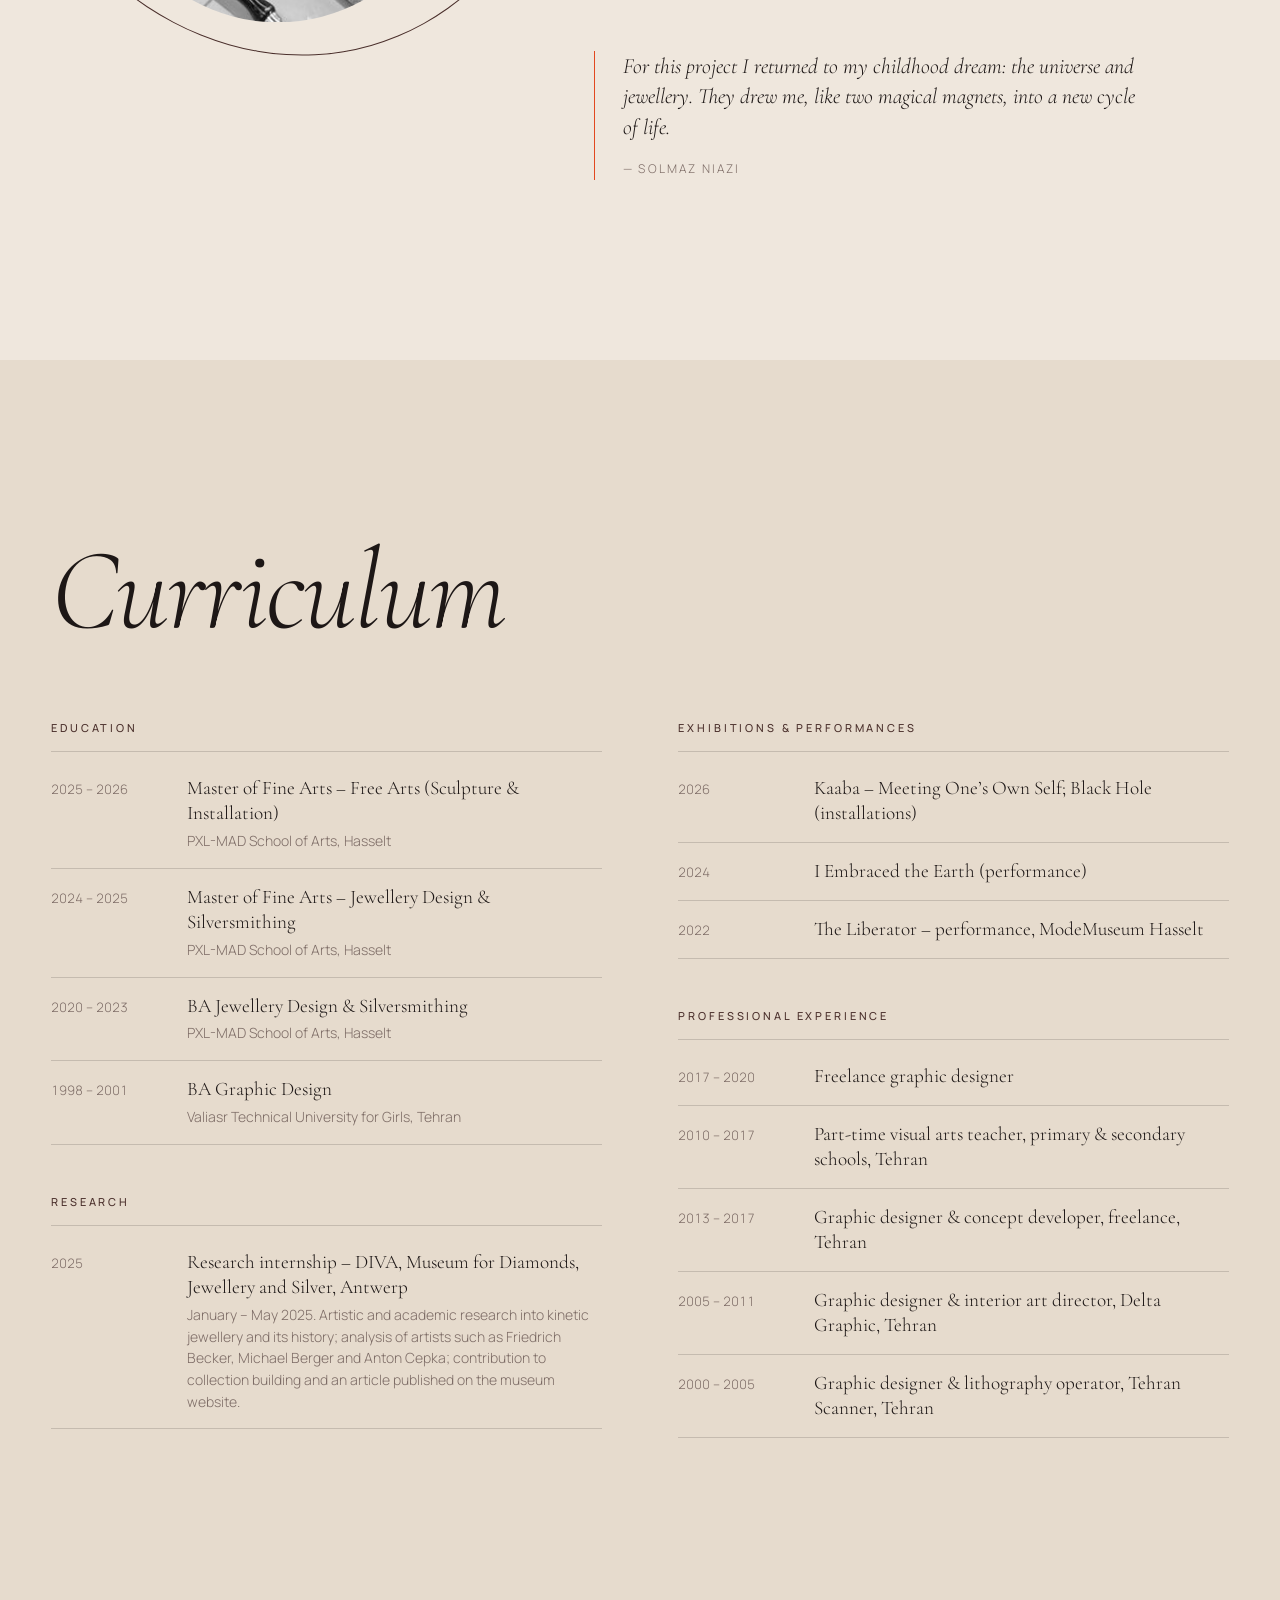
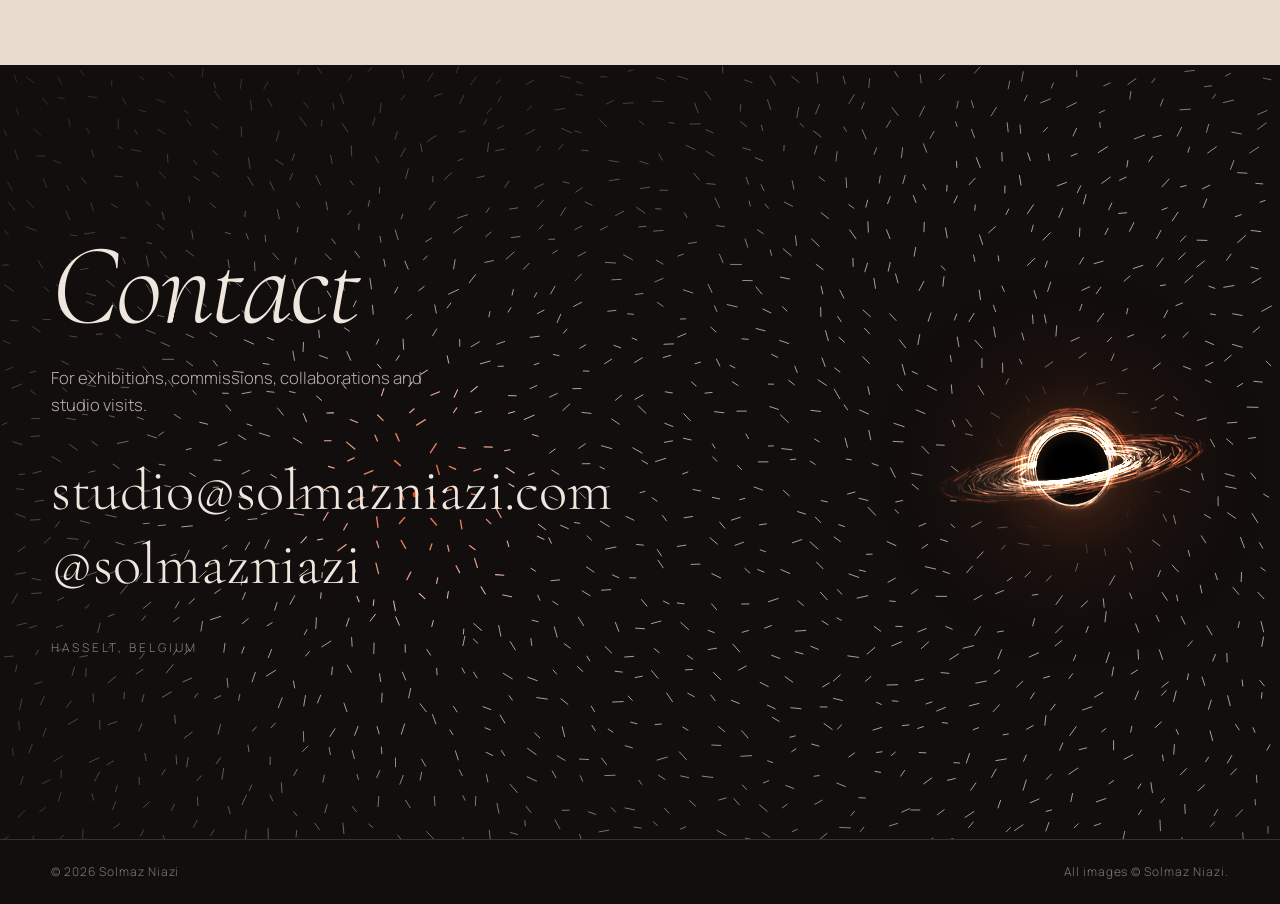
==== commit b45da83d: "Move the cinematic version to /2/ as étude 2 Keep the original design at the root, serve the splash " ====
--- a/index.html
+++ b/index.html
@@ -19,9 +19,6 @@
 <body>
   <a class="skip" href="#works">Skip to works</a>
 
-  <div class="splash" id="splash" aria-hidden="true"><div class="splash-half l"></div><div class="splash-half r"></div><span class="splash-slit"></span><span class="splash-name">Solmaz Niazi</span></div>
-  <script>try{if(!sessionStorage.getItem("sn-splash")&&!matchMedia("(prefers-reduced-motion: reduce)").matches){document.documentElement.classList.add("splashing");sessionStorage.setItem("sn-splash","1")}}catch(e){}</script>
-
   <div class="cursor" aria-hidden="true"><span class="cursor-dot"></span><span class="cursor-ring"><em class="cursor-label"></em></span></div>
 
   <header class="nav" id="nav">
@@ -42,7 +39,6 @@
 
   <main id="top">
     <!-- HERO: a field of iron filings that turns toward the visitor -->
-    <div class="hero-track" id="hero-track">
     <section class="hero" aria-label="Introduction">
       <canvas class="field" id="field" aria-hidden="true"></canvas>
       <div class="hero-inner">
@@ -54,15 +50,8 @@
         <p class="hero-role" data-t="role">Contemporary artist &amp; jewellery designer</p>
       </div>
       <p class="hero-hint" data-t="heroHint">Move — the field follows you.</p>
-      <a class="feature" href="#/work/kaaba" data-work="kaaba">
-        <img src="assets/img/works/kaaba-2-sm.jpg" alt="" width="471" height="836">
-        <span class="feature-txt"><small data-t="latest">Latest work</small><span>Kaaba</span><em>2026</em></span>
-        <i aria-hidden="true">→</i>
-      </a>
-      <a class="hero-scroll" href="#works"><span data-t="scrollIn">Scroll to enter</span><i></i></a>
-      <div class="dive-veil" aria-hidden="true"></div>
+      <a class="hero-scroll" href="#works" aria-label="Scroll to works"><span></span></a>
     </section>
-    </div>
 
     <!-- WORKS, arranged as stations -->
     <section class="works" id="works" aria-labelledby="works-title">
@@ -112,6 +101,7 @@
     </section>
   </main>
 
+  <nav class="etudes" aria-label="Design études"><span>Étude</span><a href="./" aria-current="page">1</a><a href="./2/">2</a></nav>
   <footer class="foot">
     <span>© <span id="year"></span> Solmaz Niazi</span>
     <span data-t="rights"></span>
--- a/assets/css/style.css
+++ b/assets/css/style.css
@@ -28,7 +28,7 @@
   font-weight: 300;
   font-size: 16px;
   line-height: 1.65;
-  overflow-x: clip;
+  overflow-x: hidden;
   -webkit-font-smoothing: antialiased;
 }
 body.locked { overflow: hidden; }
@@ -63,17 +63,11 @@
 
 /* ---------- nav ---------- */
 .nav {
-  position: fixed; top: 14px; left: 50%; transform: translateX(-50%); z-index: 50;
-  width: min(1100px, calc(100% - 2 * var(--gutter)));
+  position: fixed; top: 0; left: 0; right: 0; z-index: 50;
   display: flex; align-items: center; gap: 24px;
-  padding: 9px 12px 9px 18px;
-  color: var(--paper);
-  background: rgba(18, 14, 13, .55);
-  -webkit-backdrop-filter: blur(14px) saturate(1.2); backdrop-filter: blur(14px) saturate(1.2);
-  border: 1px solid rgba(239, 231, 221, .12);
-  border-radius: 999px;
-}
-html.splashing .nav { opacity: 0; animation: fade .9s 1.9s forwards; }
+  padding: 18px var(--gutter);
+  color: #fff; mix-blend-mode: difference;
+}
 .nav-mark { display: flex; align-items: center; gap: 10px; text-decoration: none; font-family: var(--serif); font-size: 21px; letter-spacing: .02em; }
 .nav-mark svg { width: 30px; height: 30px; fill: none; stroke: currentColor; stroke-width: 1; }
 .nav-mark svg circle { fill: currentColor; }
@@ -82,21 +76,20 @@
 .nav-links a, .lang button { text-decoration: none; font-size: 12px; letter-spacing: .2em; text-transform: uppercase; position: relative; }
 .nav-links a::after { content: ""; position: absolute; left: 0; right: 100%; bottom: -4px; height: 1px; background: currentColor; transition: right .5s var(--ease); }
 .nav-links a:hover::after { right: 0; }
-.lang { display: flex; gap: 10px; padding: 6px 14px; border-radius: 999px; background: rgba(239,231,221,.08); }
+.lang { display: flex; gap: 10px; padding-left: clamp(10px, 2vw, 28px); border-left: 1px solid rgba(255,255,255,.4); }
 .lang button { opacity: .45; transition: opacity .3s; }
 .lang button[aria-pressed="true"], .lang button:hover { opacity: 1; }
 @media (max-width: 720px) {
-  .nav { flex-wrap: wrap; gap: 6px 14px; padding: 8px 14px; border-radius: 22px; top: 10px; }
+  .nav { flex-wrap: wrap; gap: 8px 14px; padding-top: 14px; }
   .nav-mark span { display: none; }
   .nav-links { gap: 14px; }
   .nav-links a, .lang button { font-size: 10.5px; letter-spacing: .14em; }
-  .lang { order: 3; width: 100%; justify-content: center; gap: 14px; padding: 4px; }
+  .lang { order: 3; width: 100%; justify-content: flex-end; gap: 12px; padding-left: 0; border-left: 0; }
 }
 
 /* ---------- hero ---------- */
-.hero-track { position: relative; height: 230vh; background: var(--night); }
 .hero {
-  position: sticky; top: 0; height: 100vh; height: 100svh; min-height: 0;
+  position: relative; min-height: 100svh;
   background: radial-gradient(ellipse at 70% 40%, #241b19 0%, var(--night) 62%);
   color: var(--paper); overflow: hidden;
   display: flex; align-items: flex-end;
@@ -113,48 +106,9 @@
 .italic { font-style: italic; }
 .hero-role { margin: 26px 0 0 clamp(40px, 12vw, 220px); font-size: clamp(13px, 1.2vw, 16px); letter-spacing: .12em; text-transform: uppercase; color: rgba(239,231,221,.75); opacity: 0; animation: fade 1.2s .7s forwards; }
 .hero-hint { position: absolute; z-index: 2; right: var(--gutter); top: 50%; margin: 0; writing-mode: vertical-rl; font-size: 11px; letter-spacing: .3em; text-transform: uppercase; color: rgba(239,231,221,.4); }
-.hero-scroll { position: absolute; z-index: 3; left: 50%; bottom: 26px; transform: translateX(-50%); display: flex; flex-direction: column; align-items: center; gap: 10px; text-decoration: none; font-size: 10.5px; letter-spacing: .3em; text-transform: uppercase; color: rgba(239,231,221,.55); }
-.hero-scroll i { position: relative; width: 1px; height: 46px; background: rgba(239,231,221,.2); overflow: hidden; }
-.hero-scroll i::after { content: ""; position: absolute; left: 0; top: -40%; width: 1px; height: 40%; background: var(--paper); animation: drip 2.2s var(--ease) infinite; }
-.hero-inner, .hero-hint, .hero-scroll, .feature { will-change: opacity, transform; }
-/* featured work: a small glass card, bottom right */
-.feature { position: absolute; z-index: 3; right: var(--gutter); bottom: 28px; display: flex; align-items: center; gap: 14px; padding: 8px 18px 8px 8px; text-decoration: none; color: var(--paper); background: rgba(239,231,221,.07); -webkit-backdrop-filter: blur(12px); backdrop-filter: blur(12px); border: 1px solid rgba(239,231,221,.14); border-radius: 14px; transition: background .4s, border-color .4s; }
-.feature:hover { background: rgba(239,231,221,.13); border-color: rgba(226,72,31,.6); }
-.feature img { width: 46px; height: 62px; object-fit: cover; border-radius: 8px; }
-.feature-txt { display: flex; flex-direction: column; line-height: 1.2; }
-.feature-txt small { font-size: 9.5px; letter-spacing: .24em; text-transform: uppercase; color: var(--signal); }
-.feature-txt span { font-family: var(--serif); font-size: 22px; margin-top: 3px; }
-.feature-txt em { font-style: normal; font-size: 11px; color: rgba(239,231,221,.55); }
-.feature i { font-style: normal; width: 30px; height: 30px; border-radius: 50%; display: grid; place-items: center; background: var(--paper); color: var(--night); font-size: 14px; margin-left: 6px; transition: transform .4s var(--ease); }
-.feature:hover i { transform: rotate(-45deg); }
-.dive-veil { position: absolute; inset: 0; z-index: 4; background: var(--paper); opacity: 0; pointer-events: none; }
-html.splashing .hero-name .word { animation-delay: 1.7s; }
-html.splashing .hero-name .line:nth-child(2) .word { animation-delay: 1.85s; }
-html.splashing .hero-role { animation-delay: 2.3s; }
-.hero-hint { top: 34%; }
-@media (max-width: 720px) {
-  .feature { left: var(--gutter); right: auto; bottom: 86px; padding-right: 12px; }
-  .feature img { width: 36px; height: 48px; }
-  .feature-txt span { font-size: 18px; }
-  .hero-inner { padding-bottom: 170px; }
-  .hero-scroll { display: none; }
-}
-
-/* splash: a slit of light in the dark, then the curtain parts (like the mirror seam in Kaaba) */
-.splash { display: none; }
-html.splashing .splash { display: block; position: fixed; inset: 0; z-index: 200; pointer-events: none; animation: gone 0s 2.9s forwards; }
-.splash-half { position: absolute; top: 0; bottom: 0; width: 50.5%; background: #070505; animation: part 1.25s 1.25s var(--ease) forwards; }
-.splash-half.l { left: 0; --to: -101%; }
-.splash-half.r { right: 0; --to: 101%; }
-.splash-slit { position: absolute; left: 50%; top: 0; bottom: 0; width: 1px; margin-left: -.5px; background: linear-gradient(transparent, #fff3e6 30%, #fff 50%, #fff3e6 70%, transparent); box-shadow: 0 0 18px 2px rgba(255,214,170,.55); transform: scaleY(0); animation: slit 1s .15s var(--ease) forwards, fadeOut .5s 1.35s forwards; }
-.splash-name { position: absolute; left: 50%; top: 50%; transform: translate(-50%, -50%); padding-left: .3em; font-family: var(--serif); font-style: italic; font-weight: 300; font-size: 15px; letter-spacing: .32em; text-transform: uppercase; color: rgba(239,231,221,.0); white-space: nowrap; animation: nameIn .7s .45s forwards, fadeOut .4s 1.1s forwards; }
-@keyframes part { to { transform: translateX(var(--to)); } }
-@keyframes slit { to { transform: scaleY(1); } }
-@keyframes nameIn { to { color: rgba(239,231,221,.9); letter-spacing: .5em; } }
-@keyframes fadeOut { to { opacity: 0; } }
-@keyframes gone { to { visibility: hidden; } }
+.hero-scroll { position: absolute; z-index: 2; right: var(--gutter); bottom: 32px; width: 1px; height: 64px; background: rgba(239,231,221,.2); overflow: hidden; }
+.hero-scroll span { position: absolute; left: 0; top: -40%; width: 1px; height: 40%; background: var(--paper); animation: drip 2.2s var(--ease) infinite; }
 @media (max-width: 720px) { .hero-hint { display: none; } }
-@media (prefers-reduced-motion: reduce) { .hero-track { height: auto; } .hero { position: relative; } }
 
 @keyframes rise { to { transform: none; } }
 @keyframes fade { to { opacity: 1; } }
@@ -313,3 +267,9 @@
   .reveal { opacity: 1; transform: none; }
   .poem span { opacity: 1; }
 }
+
+/* étude switcher: compare design versions (/ and /2/) */
+.etudes { position: fixed; left: 14px; bottom: 14px; z-index: 60; display: flex; align-items: center; gap: 4px; padding: 5px; border-radius: 999px; background: rgba(18,14,13,.6); -webkit-backdrop-filter: blur(10px); backdrop-filter: blur(10px); border: 1px solid rgba(239,231,221,.14); font: 400 10.5px/1 var(--sans); letter-spacing: .16em; text-transform: uppercase; color: rgba(239,231,221,.6); }
+.etudes span { padding: 0 8px 0 6px; }
+.etudes a { display: grid; place-items: center; width: 26px; height: 26px; border-radius: 50%; text-decoration: none; color: var(--paper); }
+.etudes a[aria-current] { background: var(--paper); color: var(--night); }
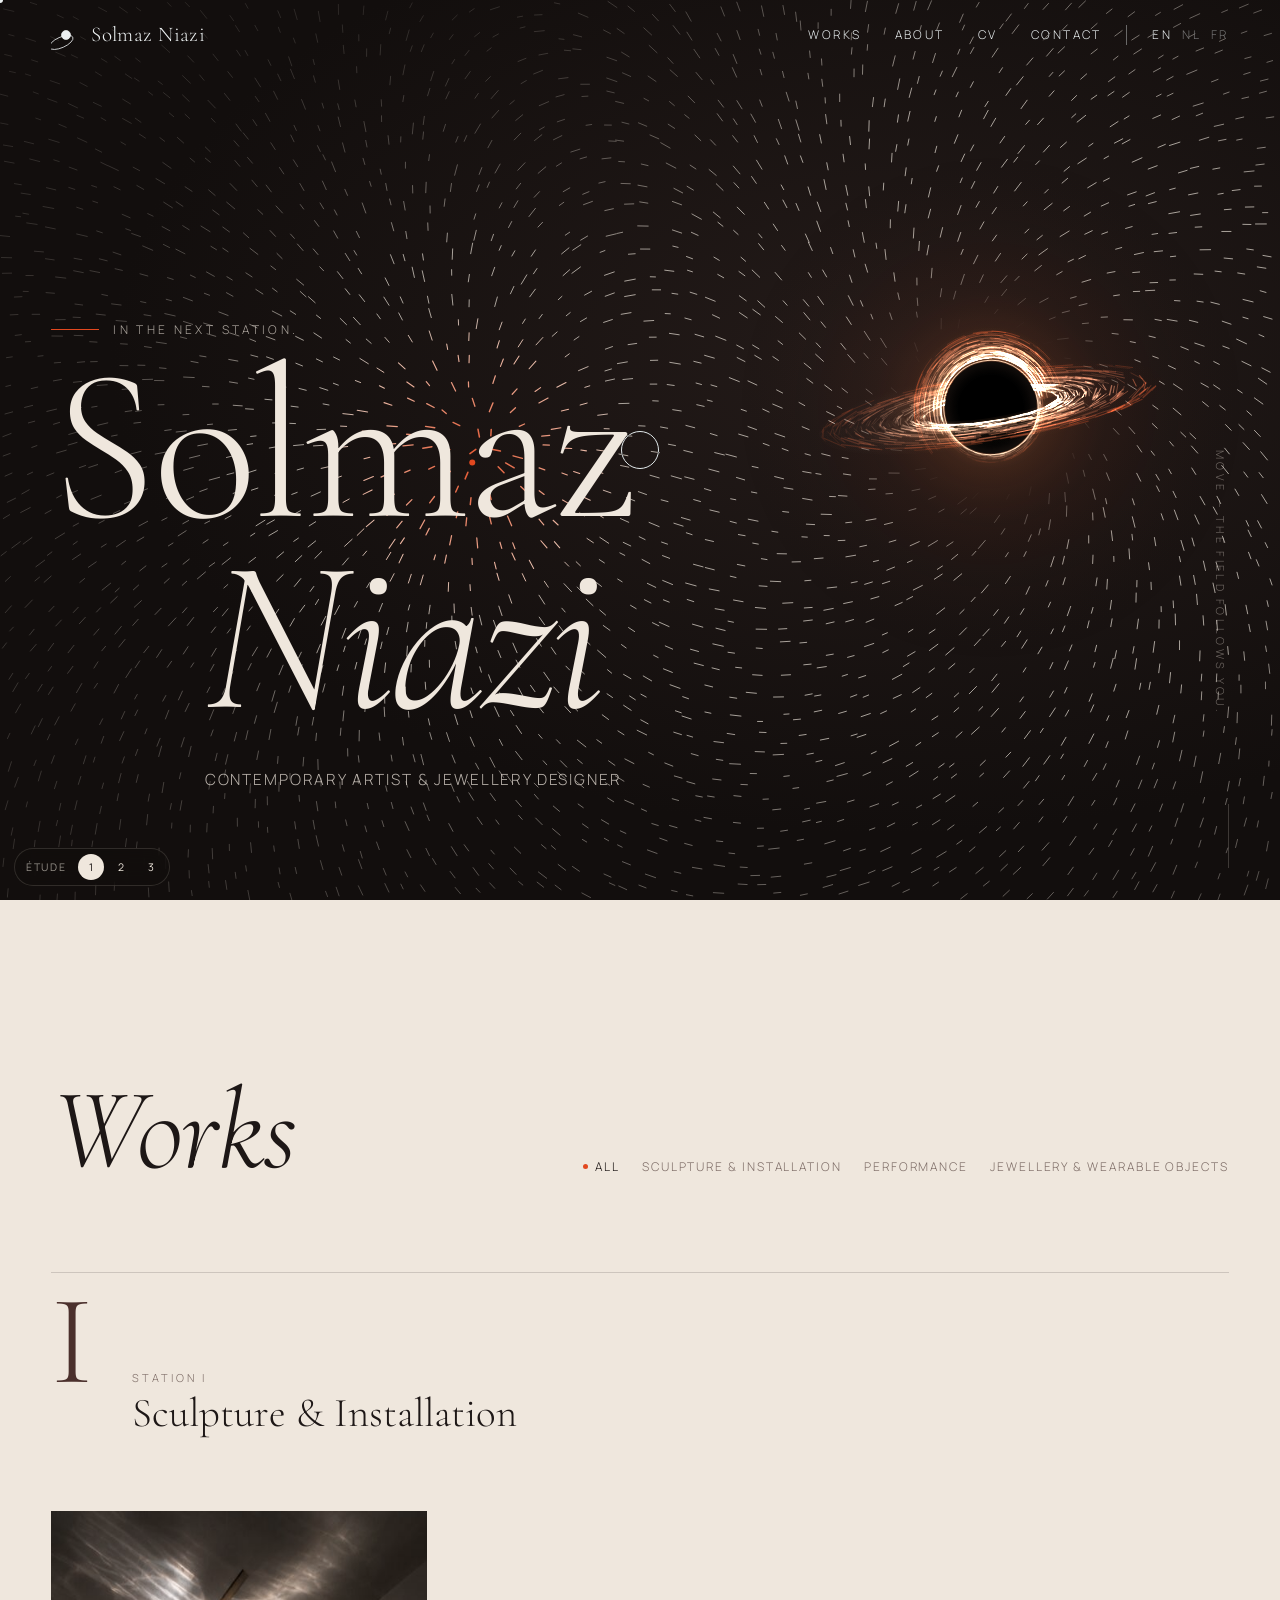
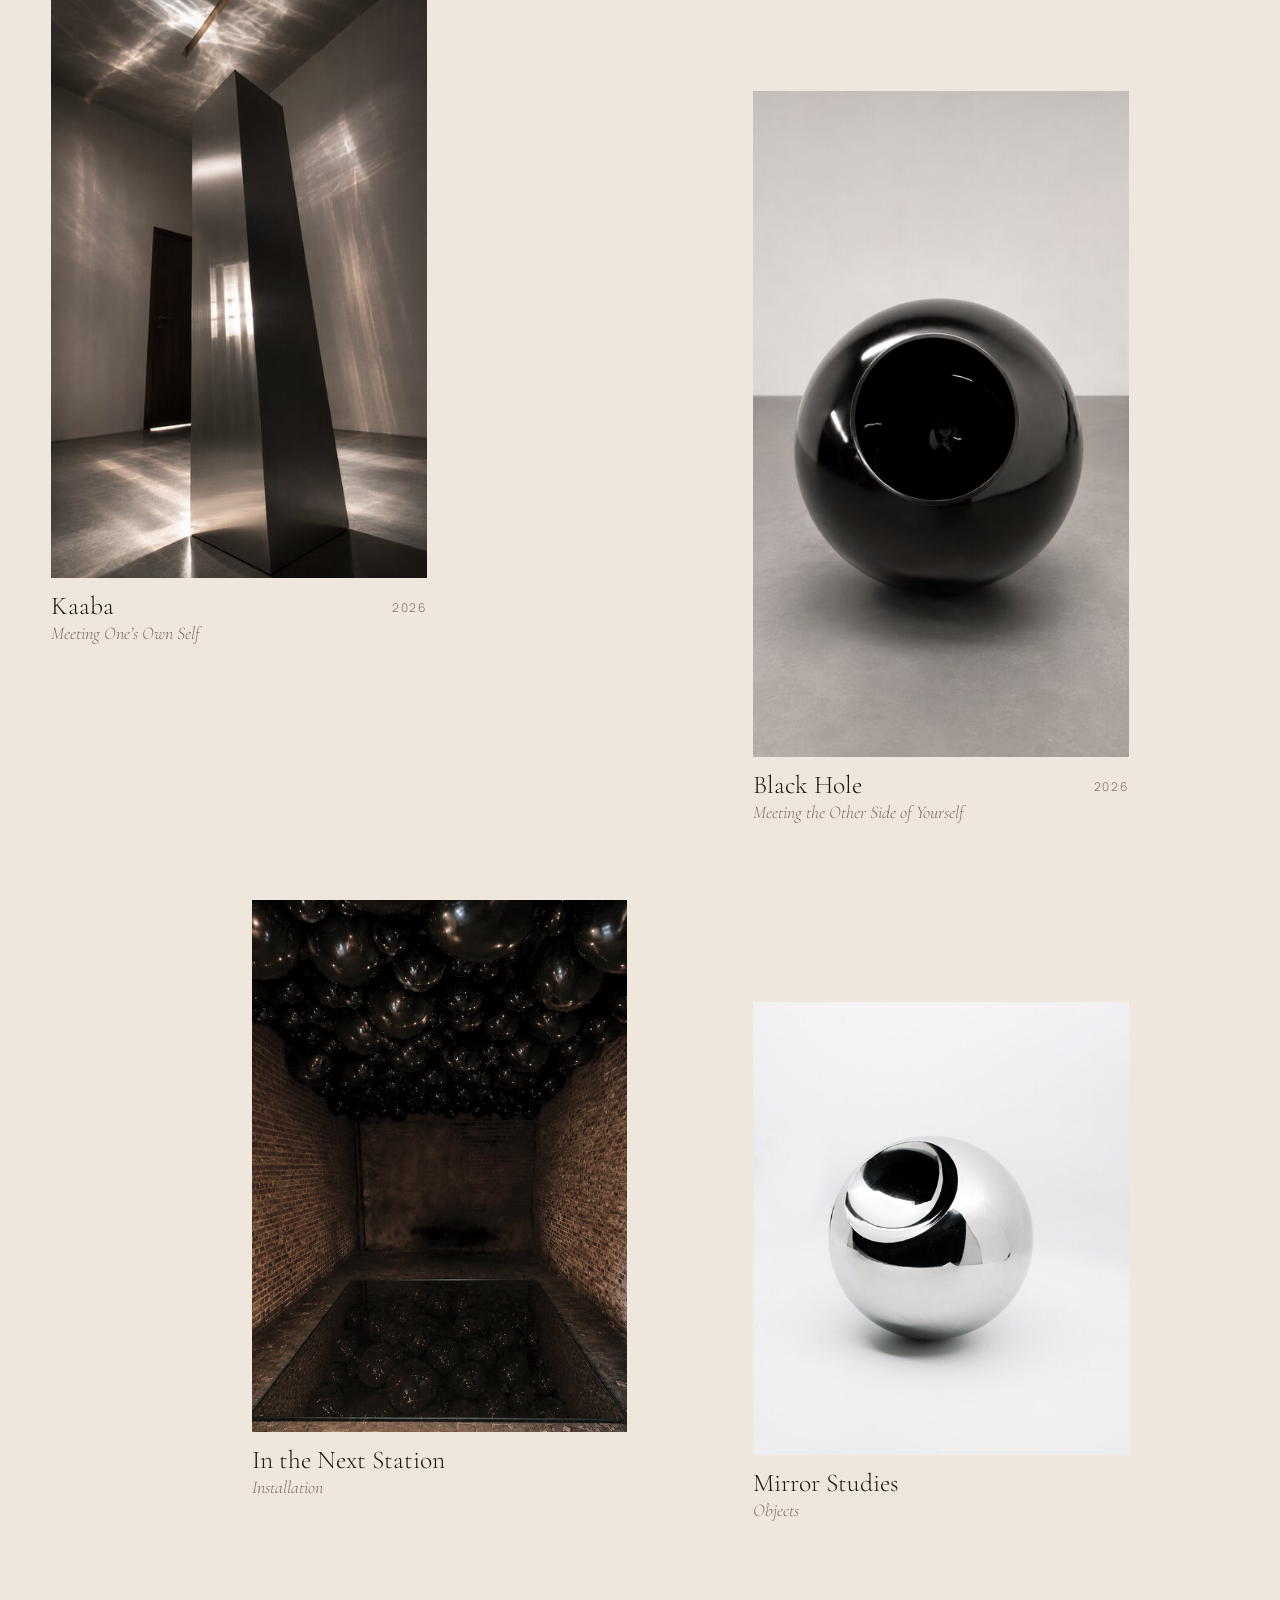
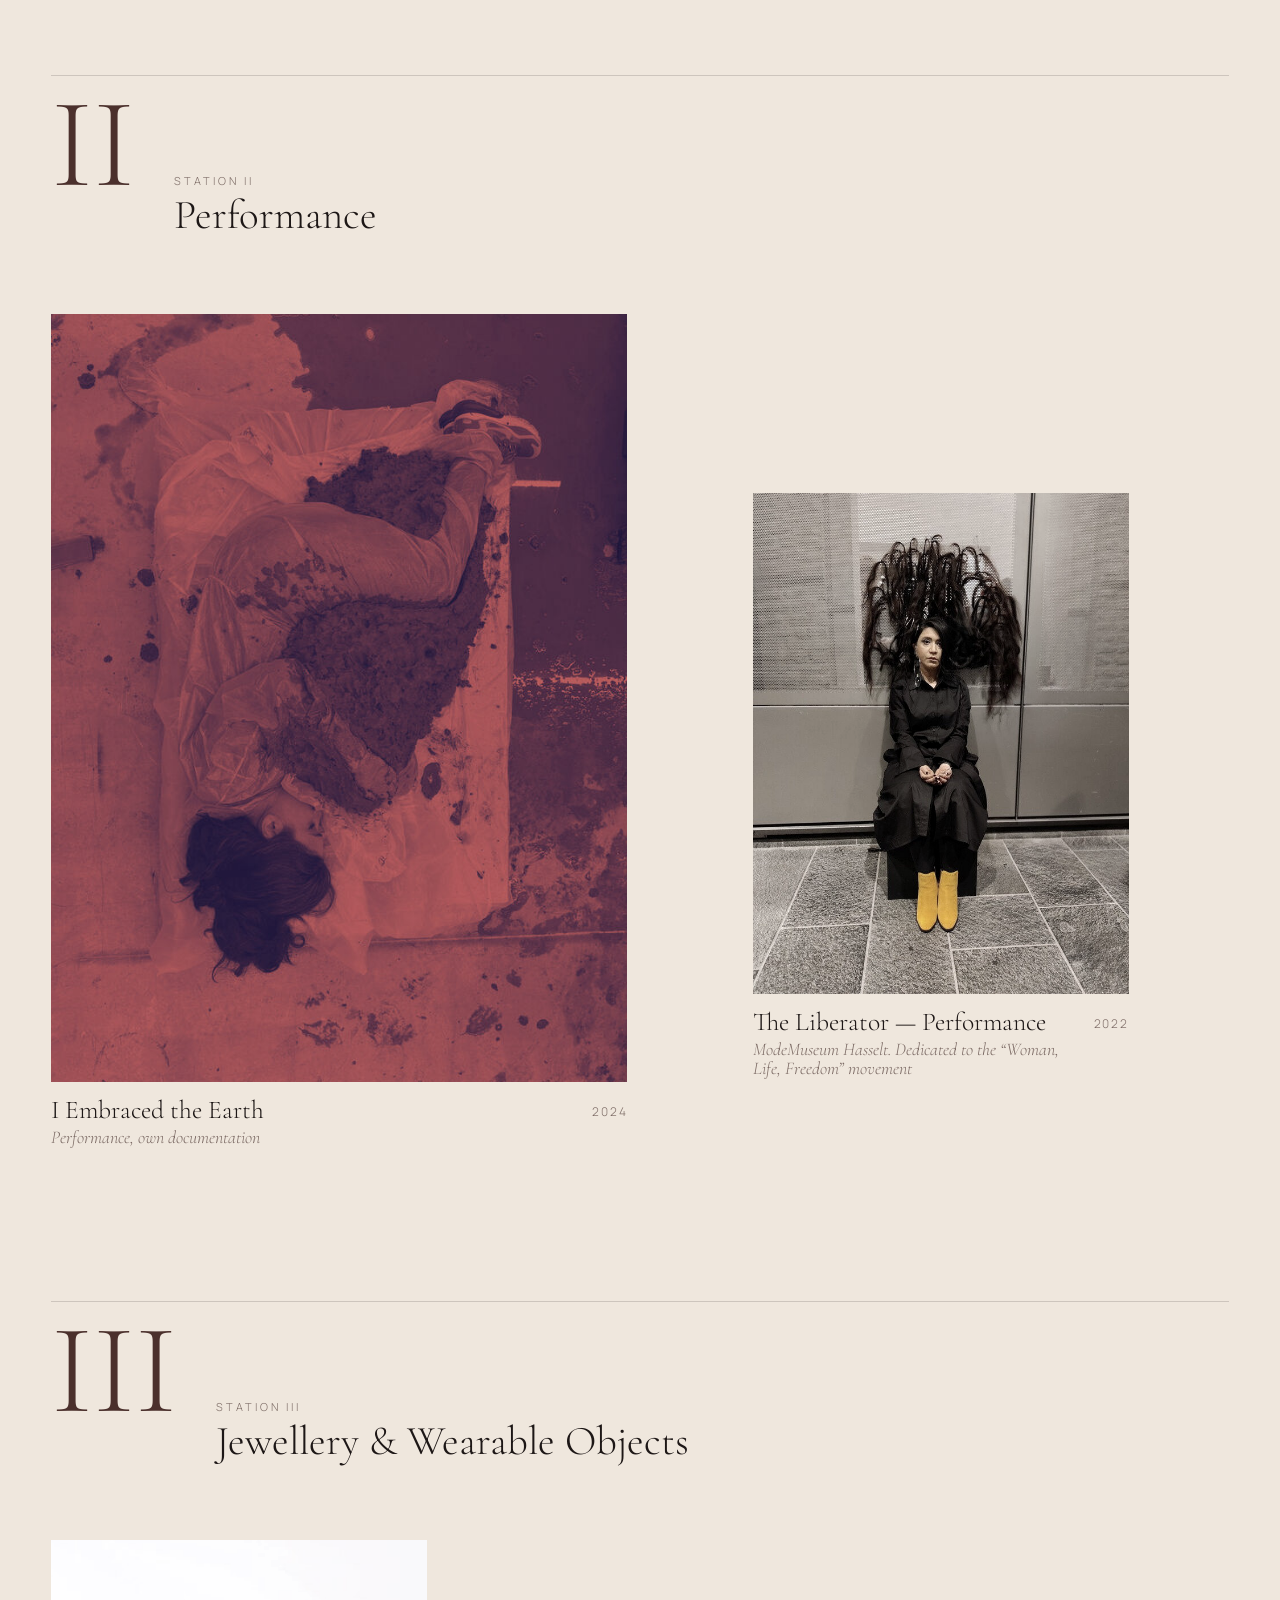
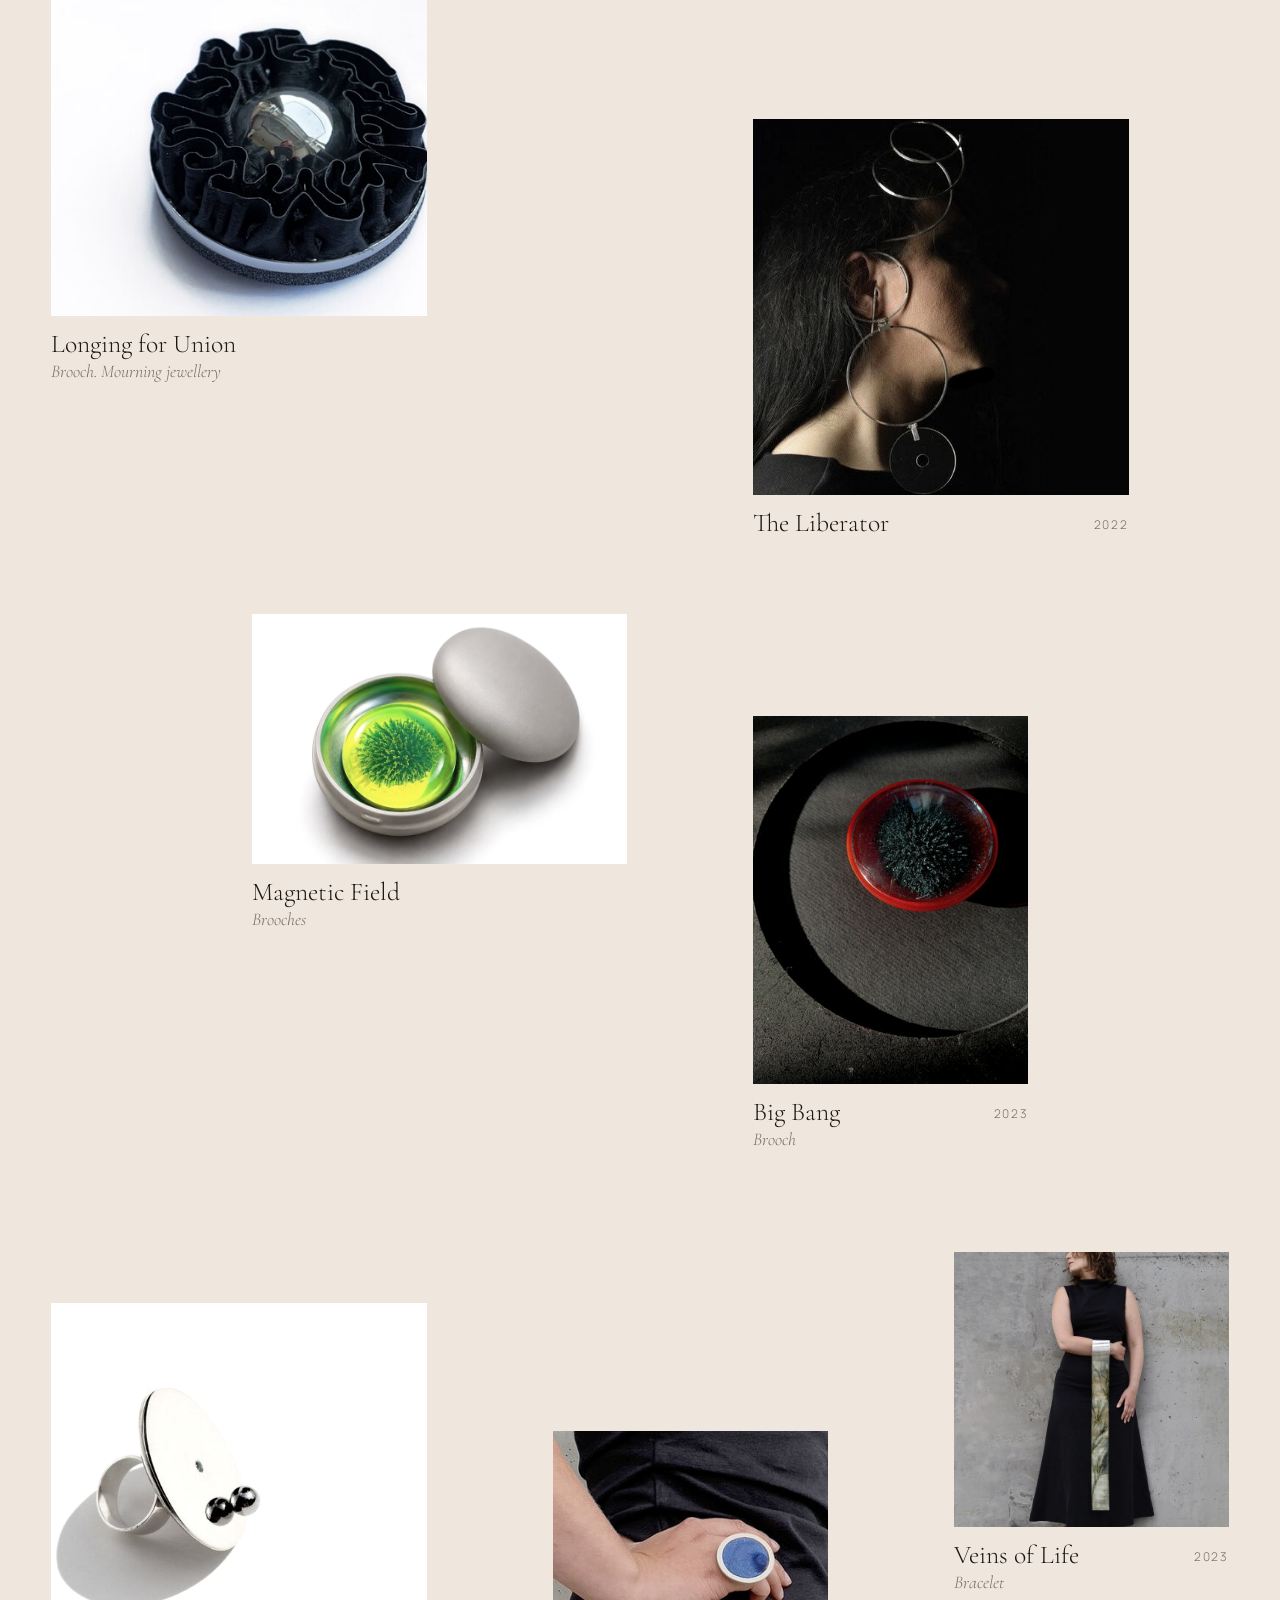
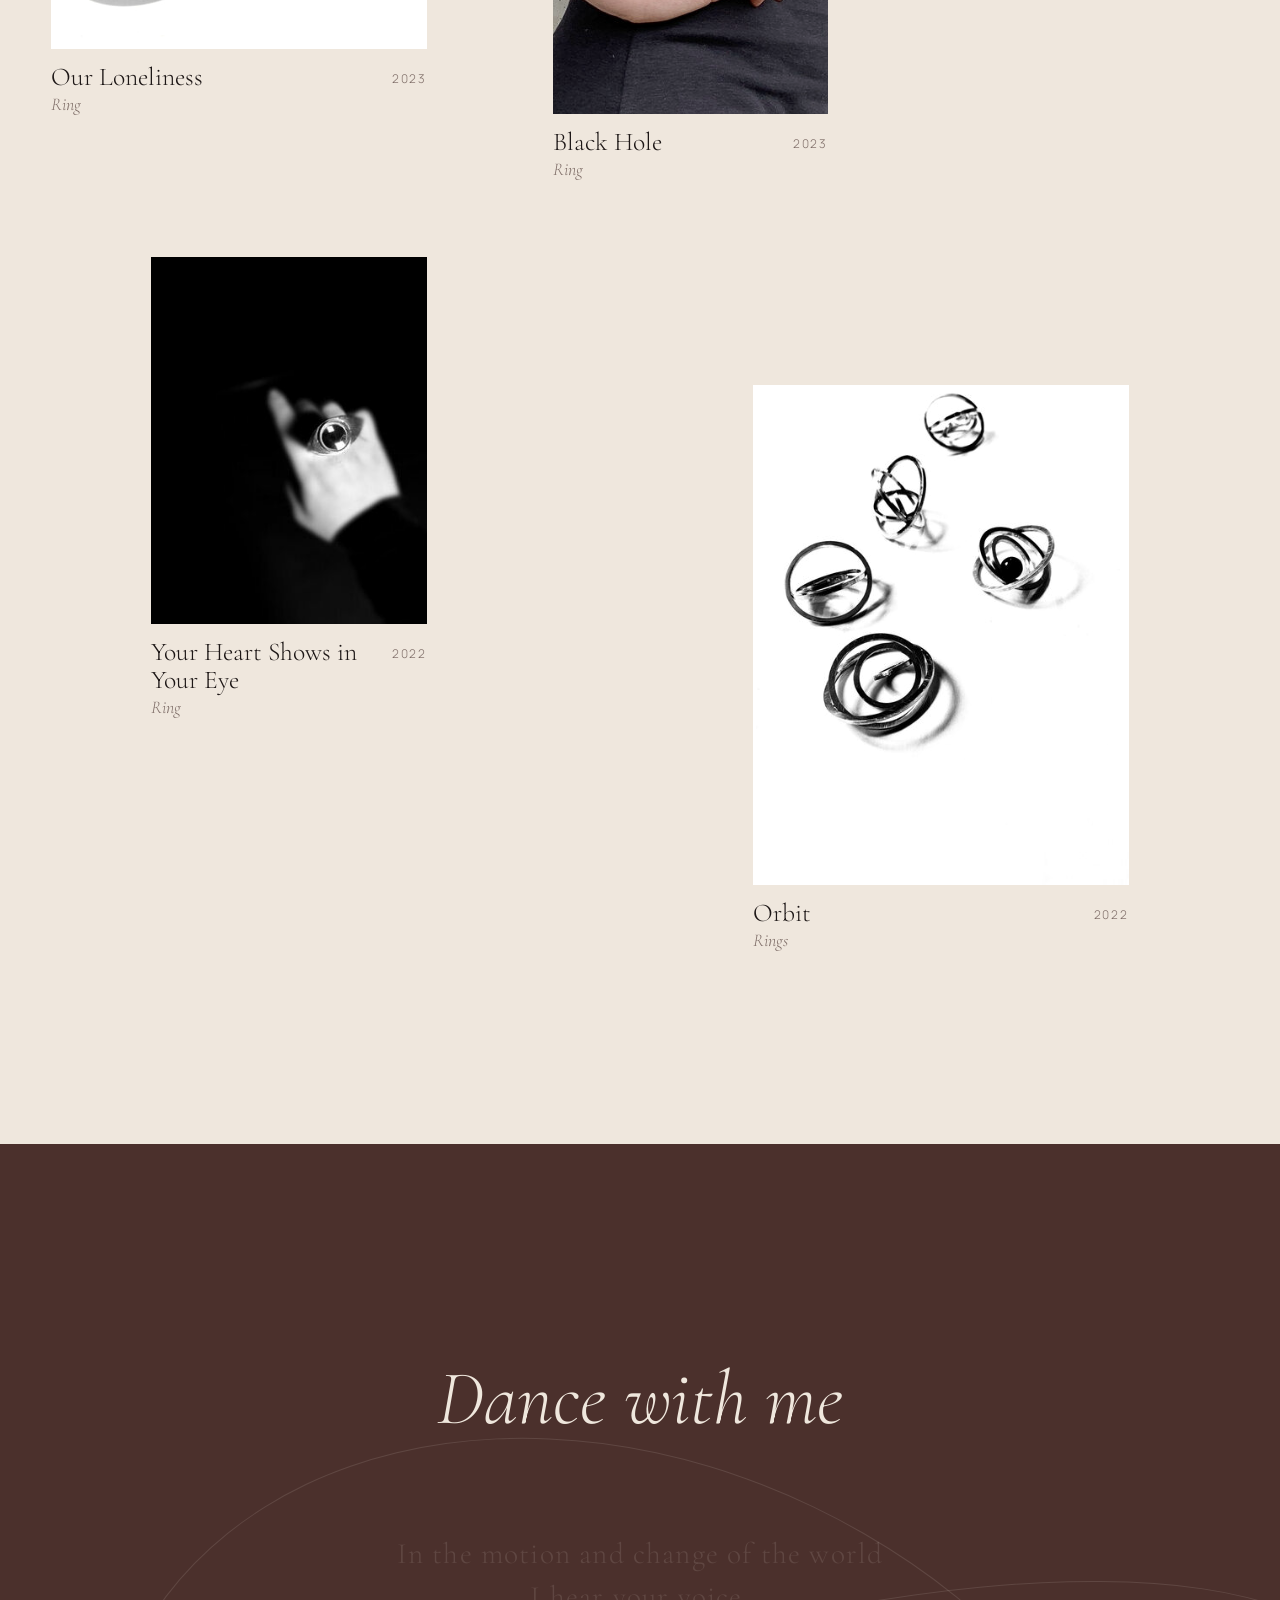
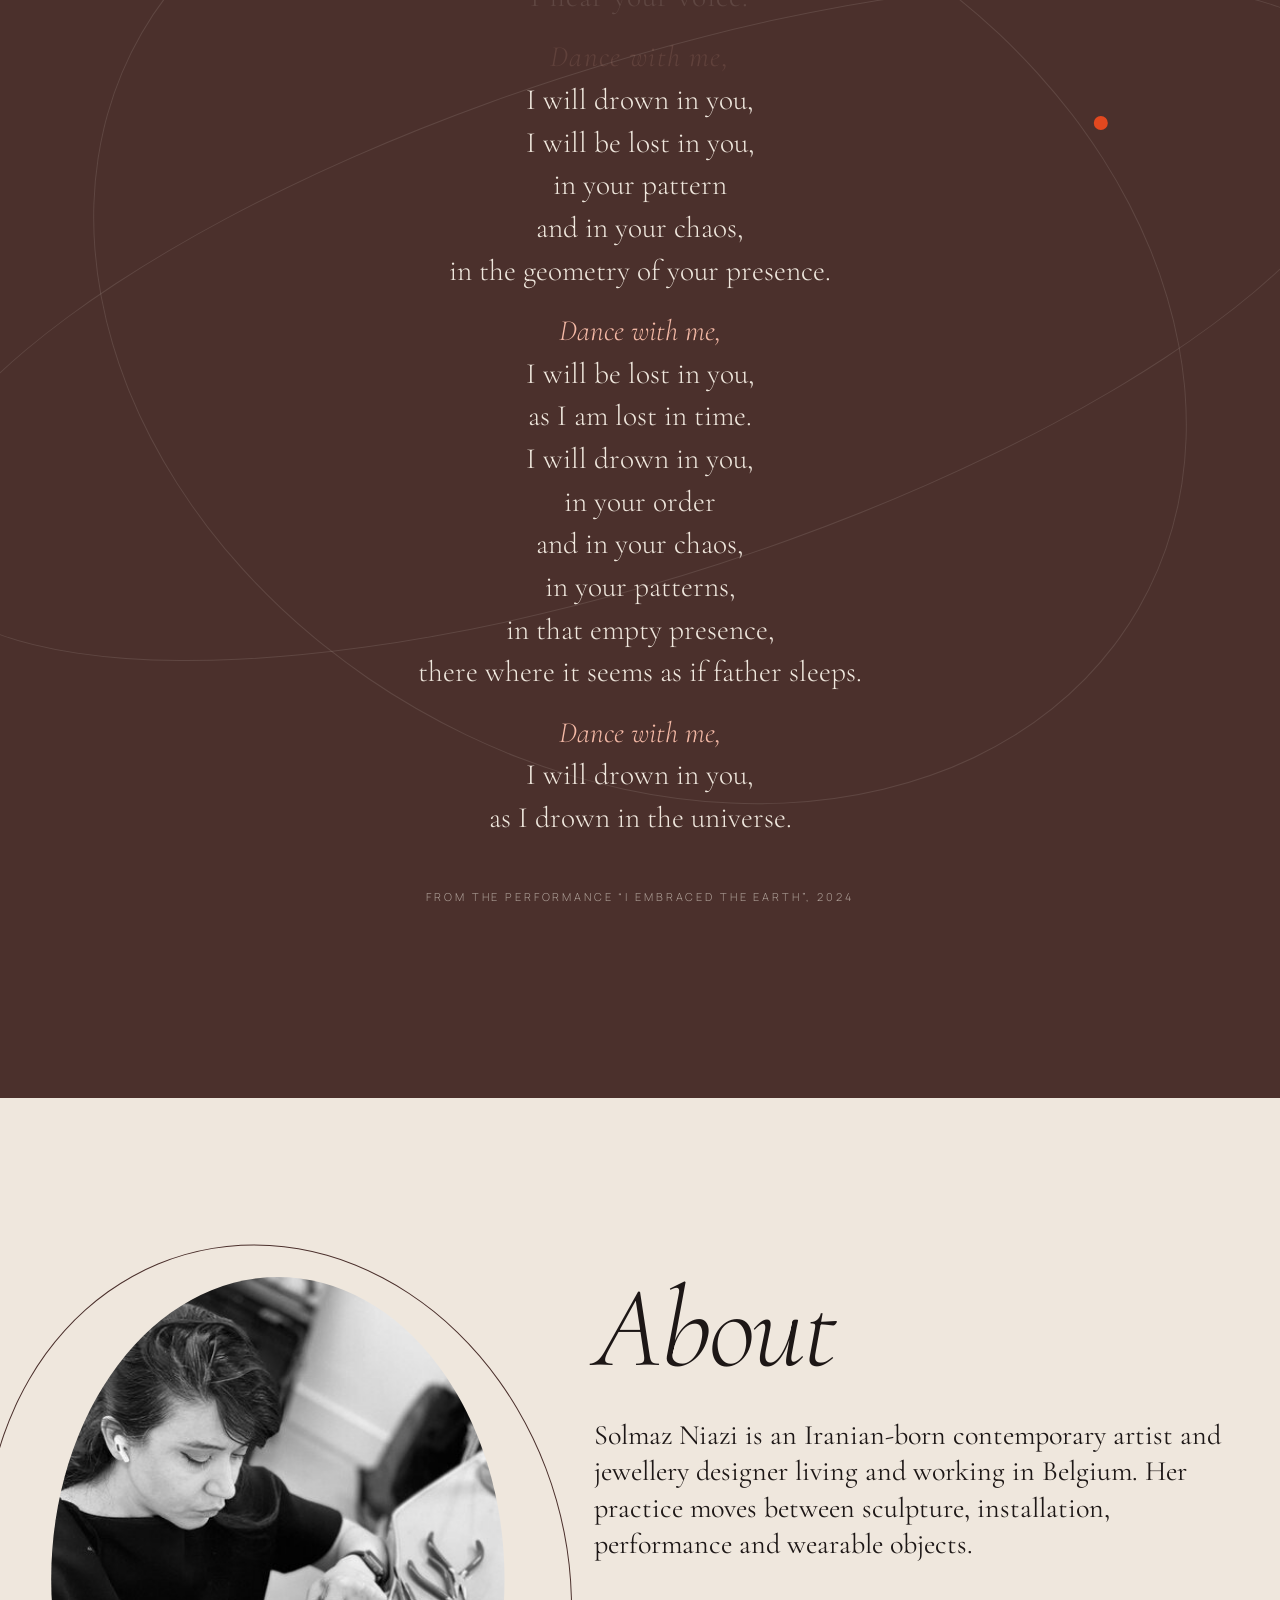
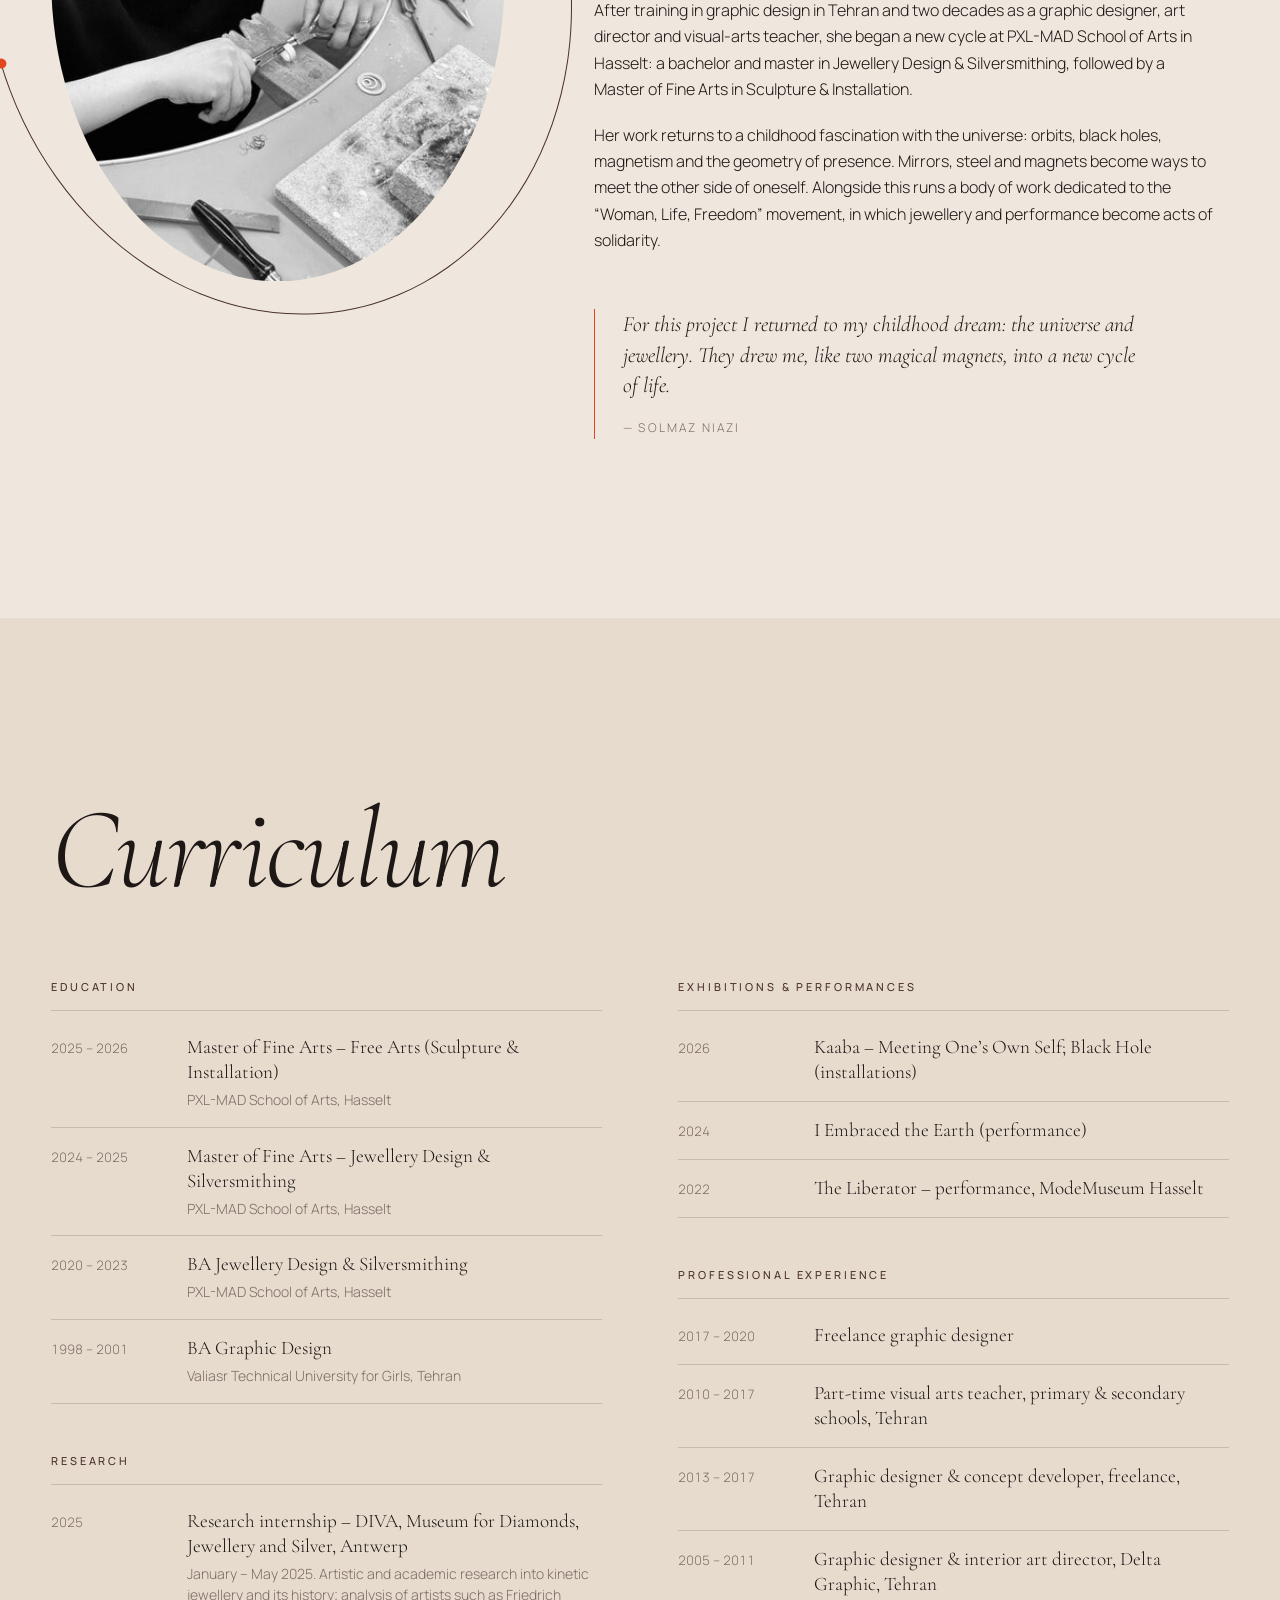
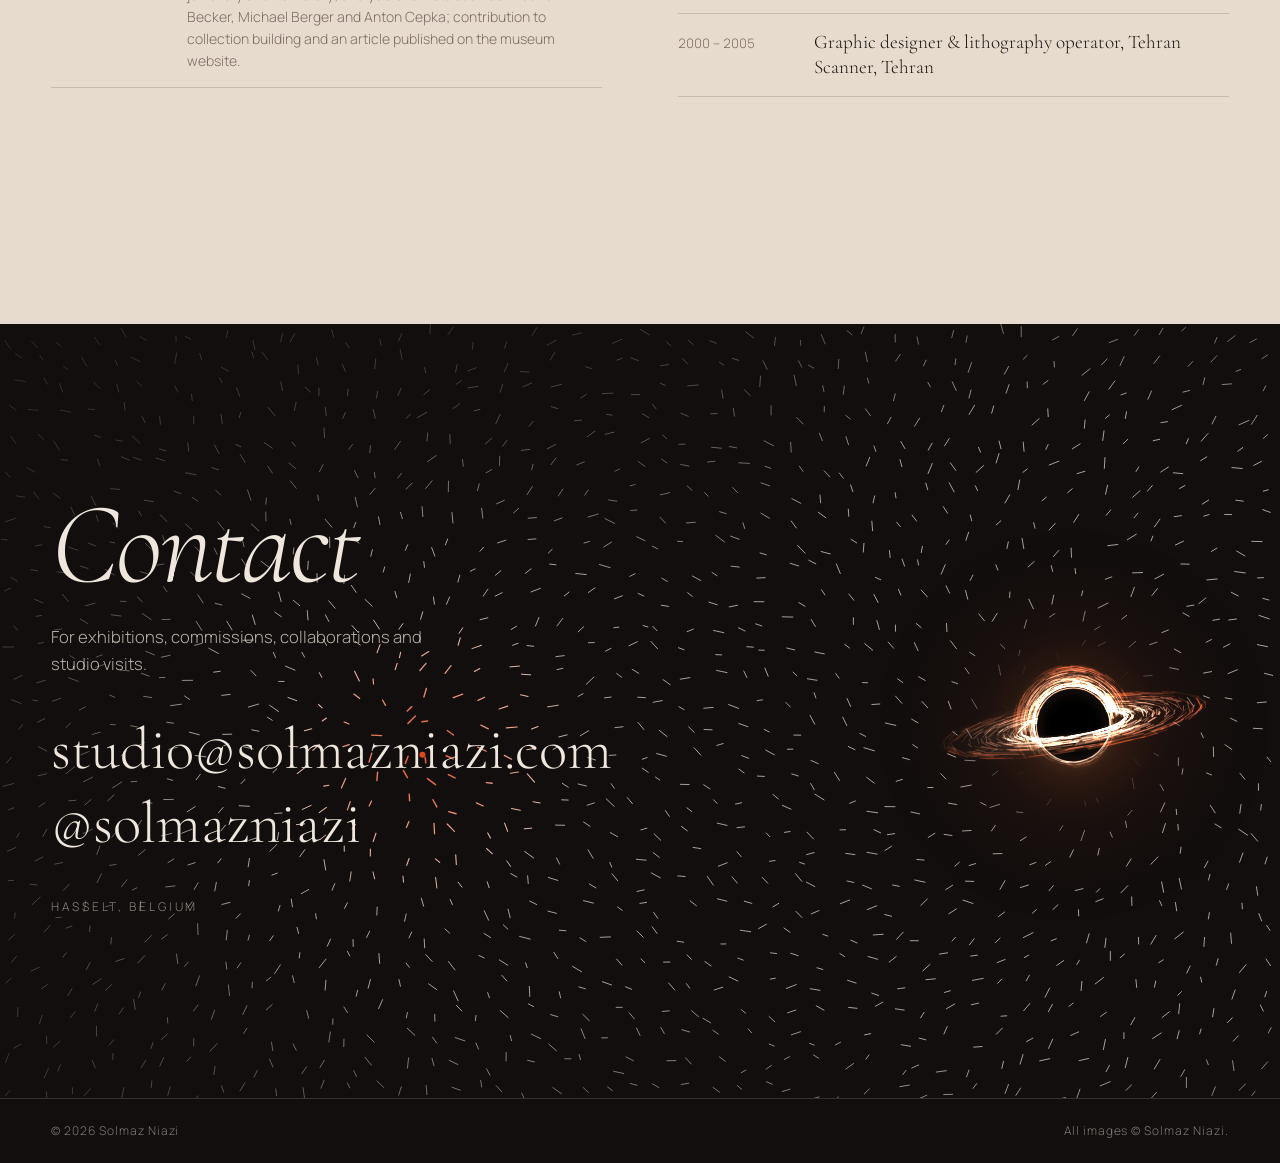
==== commit 704c1c76: "Add étude 3 'Longing for Union' and the brooch to the works - New work: Longing for Union (brooch; A" ====
--- a/index.html
+++ b/index.html
@@ -101,7 +101,7 @@
     </section>
   </main>
 
-  <nav class="etudes" aria-label="Design études"><span>Étude</span><a href="./" aria-current="page">1</a><a href="./2/">2</a></nav>
+  <nav class="etudes" aria-label="Design études"><span>Étude</span><a href="./" aria-current="page">1</a><a href="./2/">2</a><a href="./3/">3</a></nav>
   <footer class="foot">
     <span>© <span id="year"></span> Solmaz Niazi</span>
     <span data-t="rights"></span>
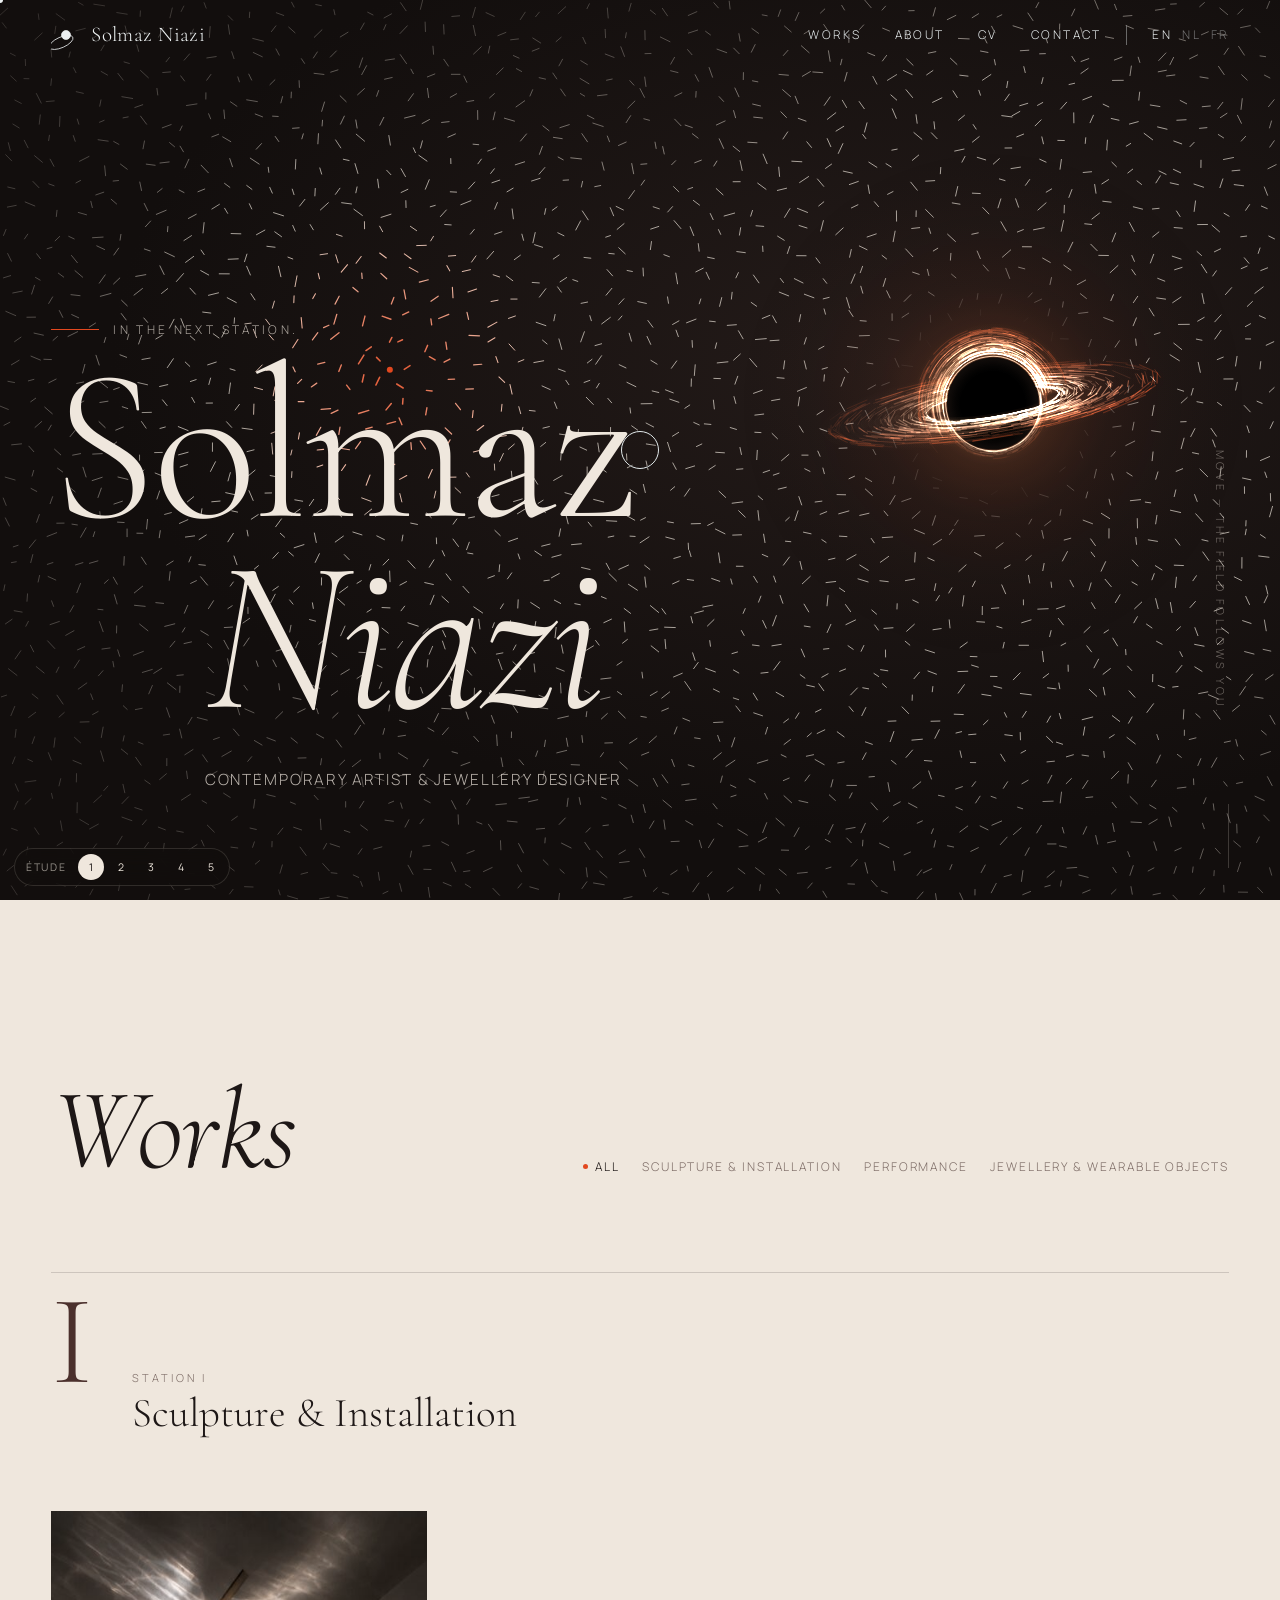
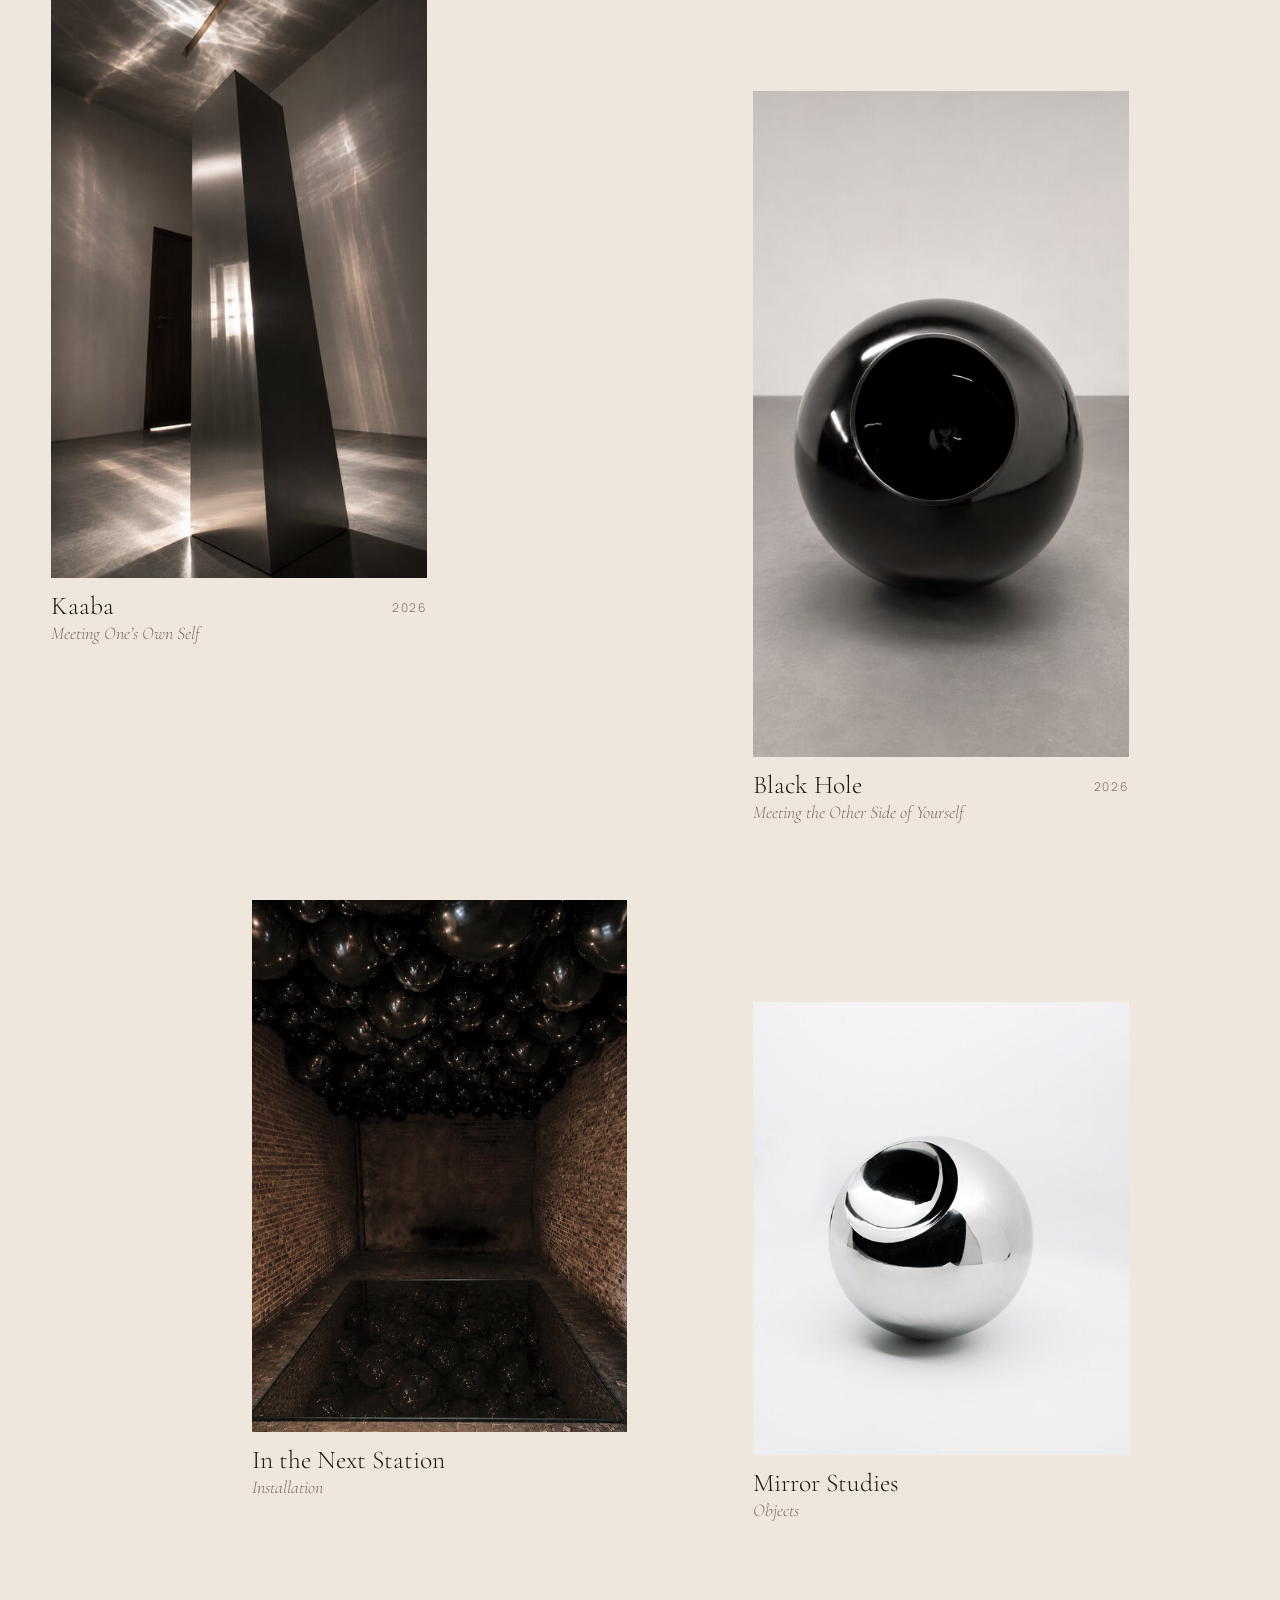
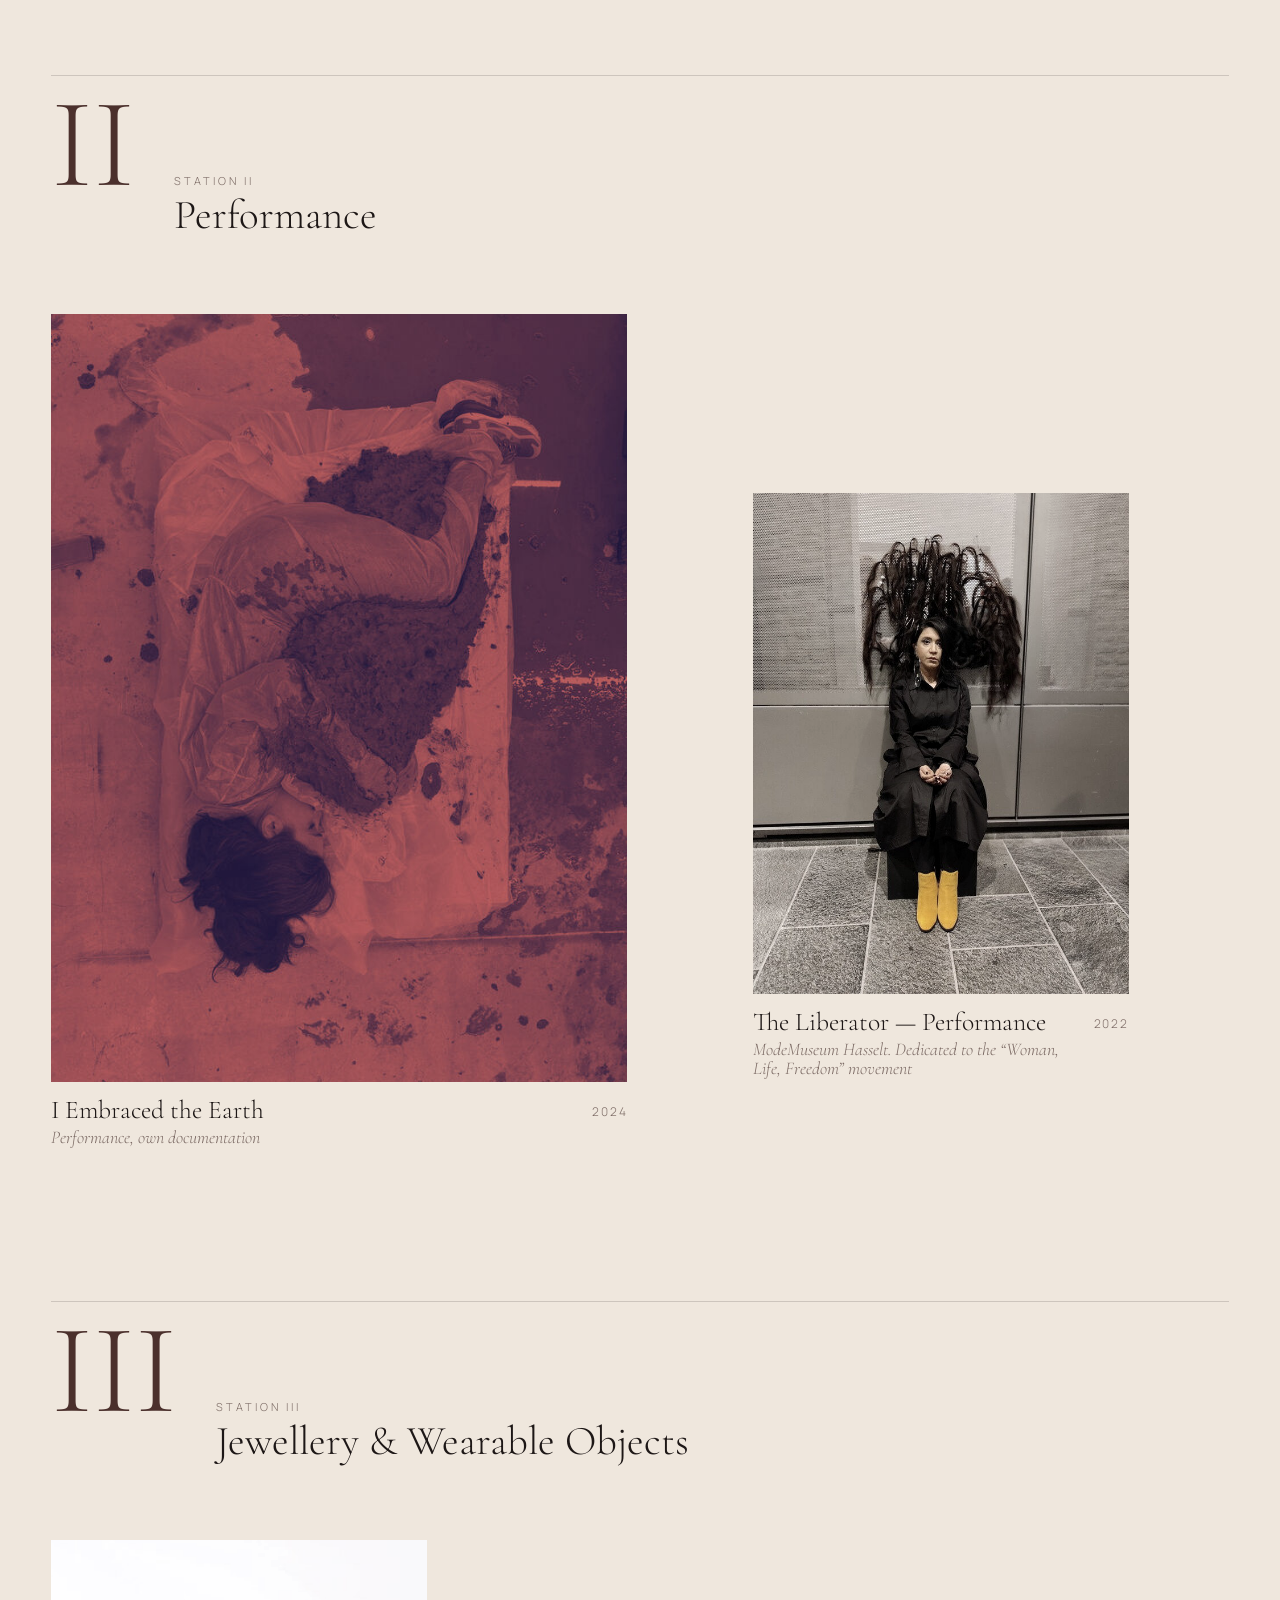
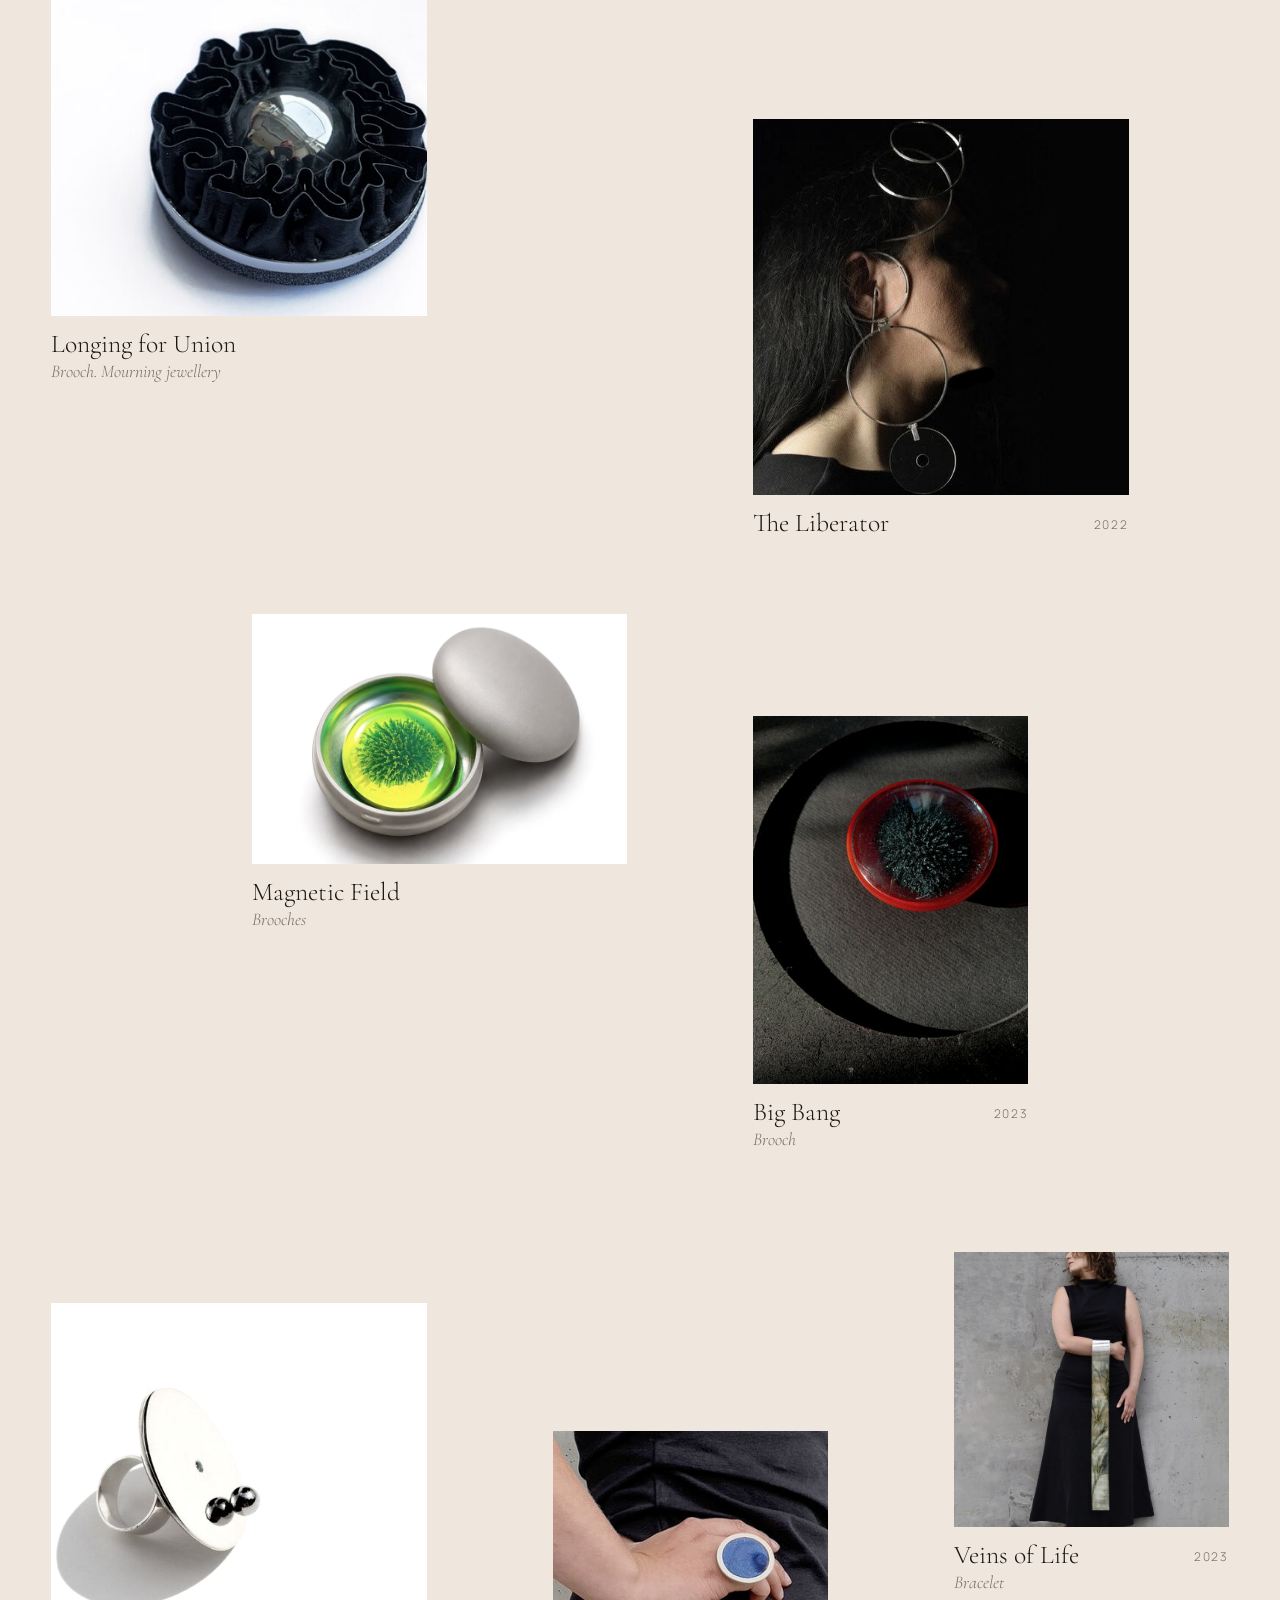
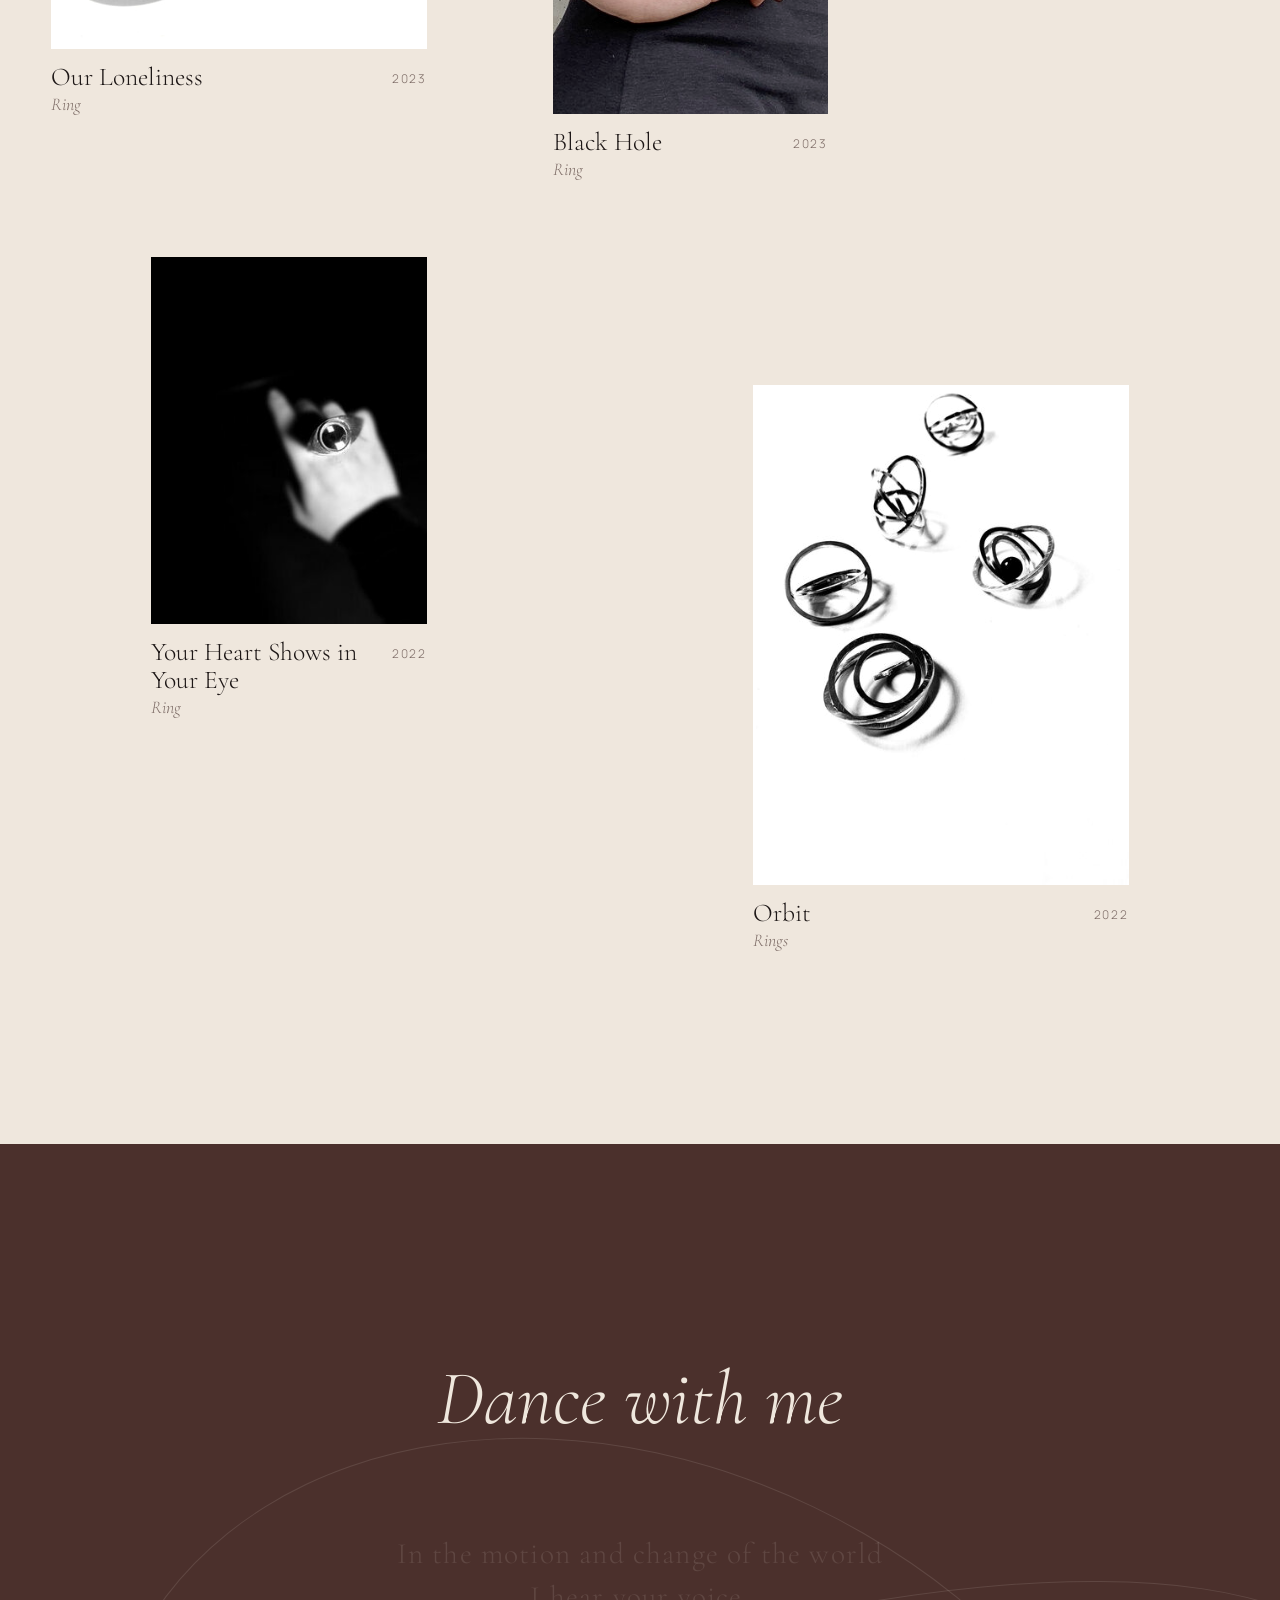
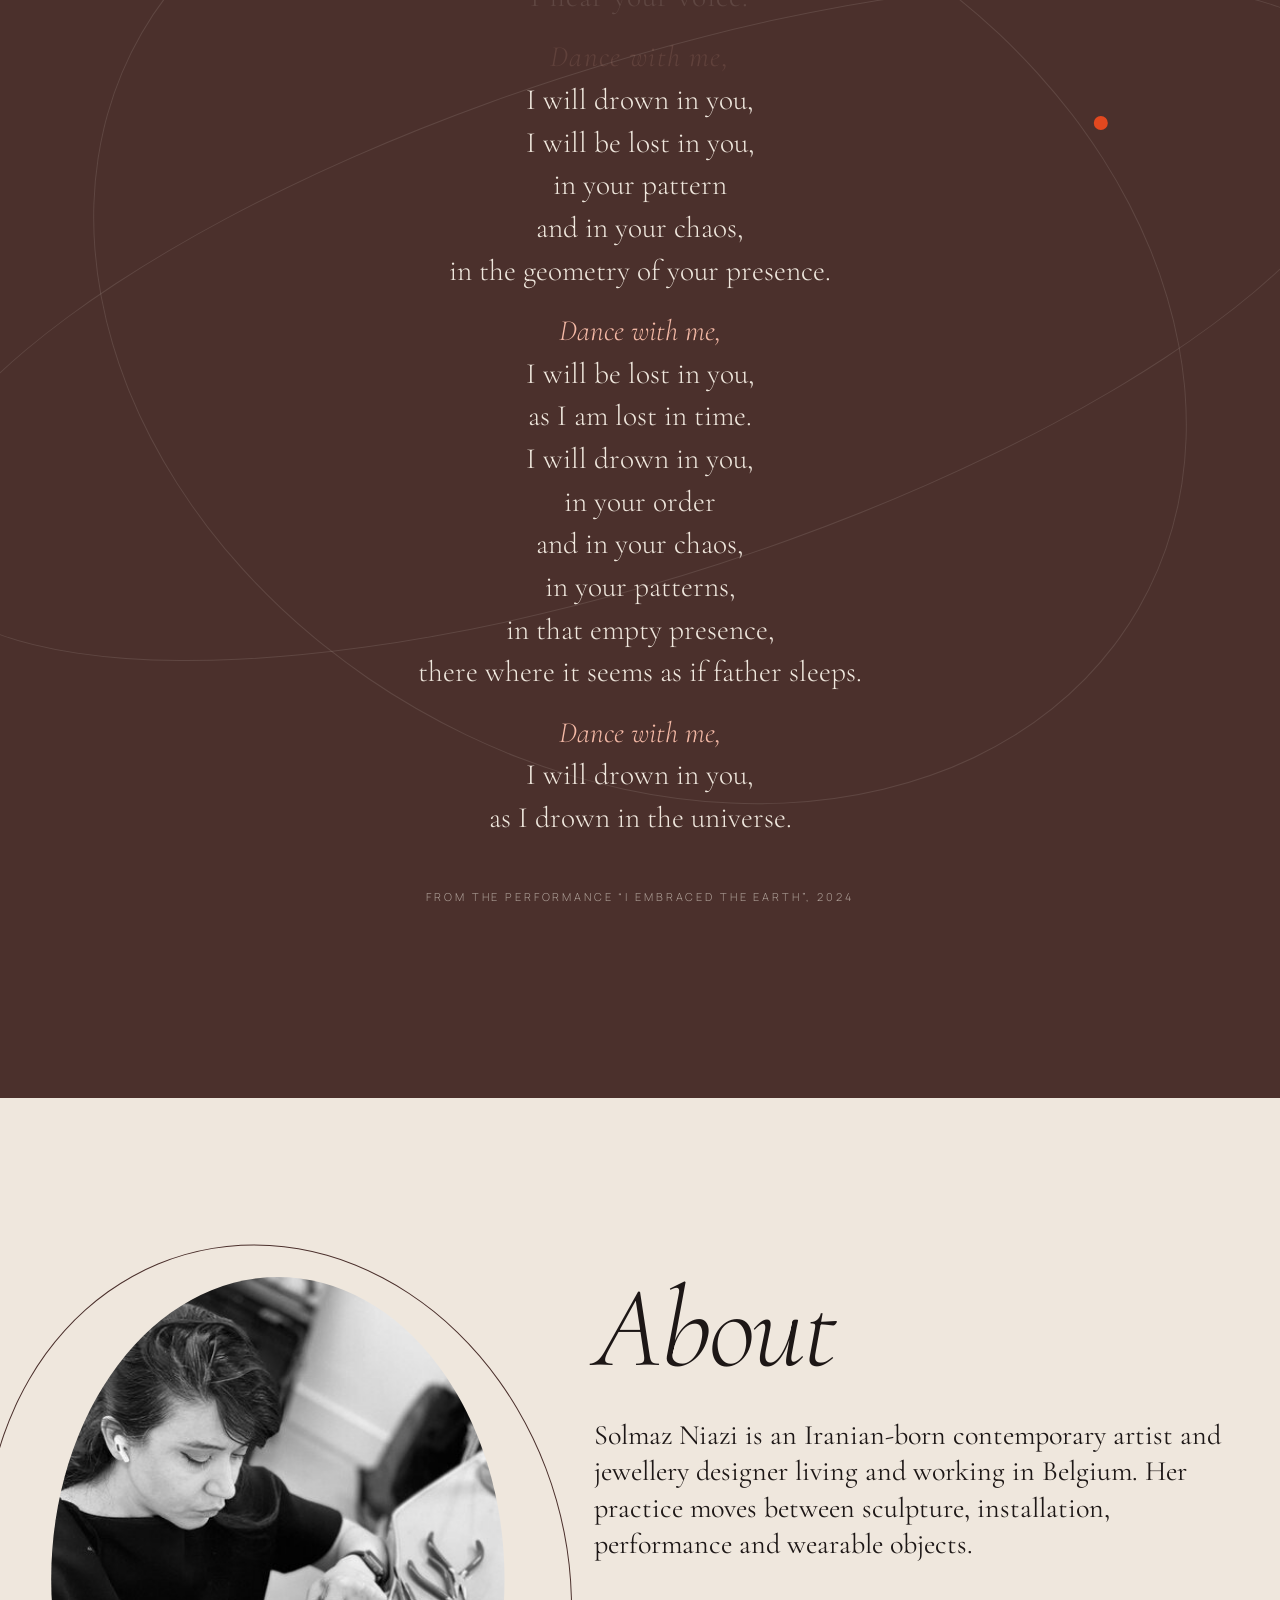
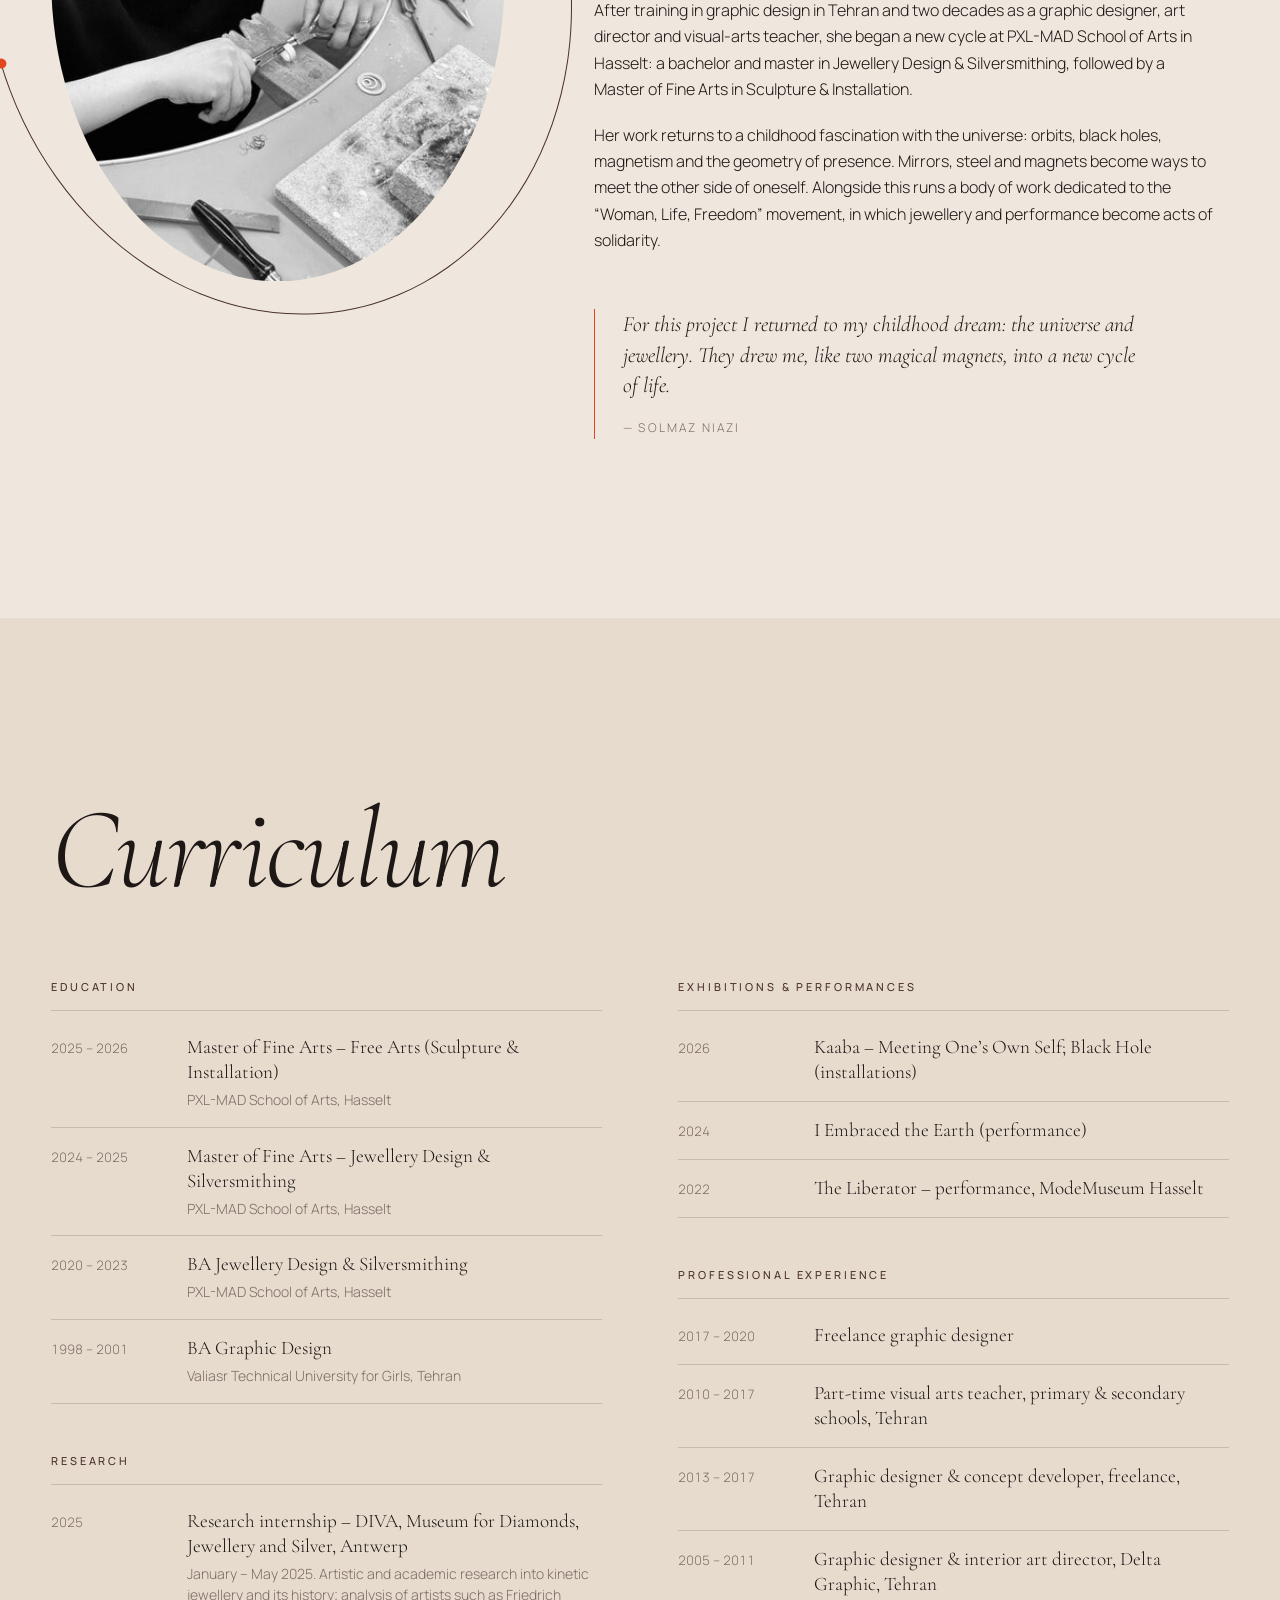
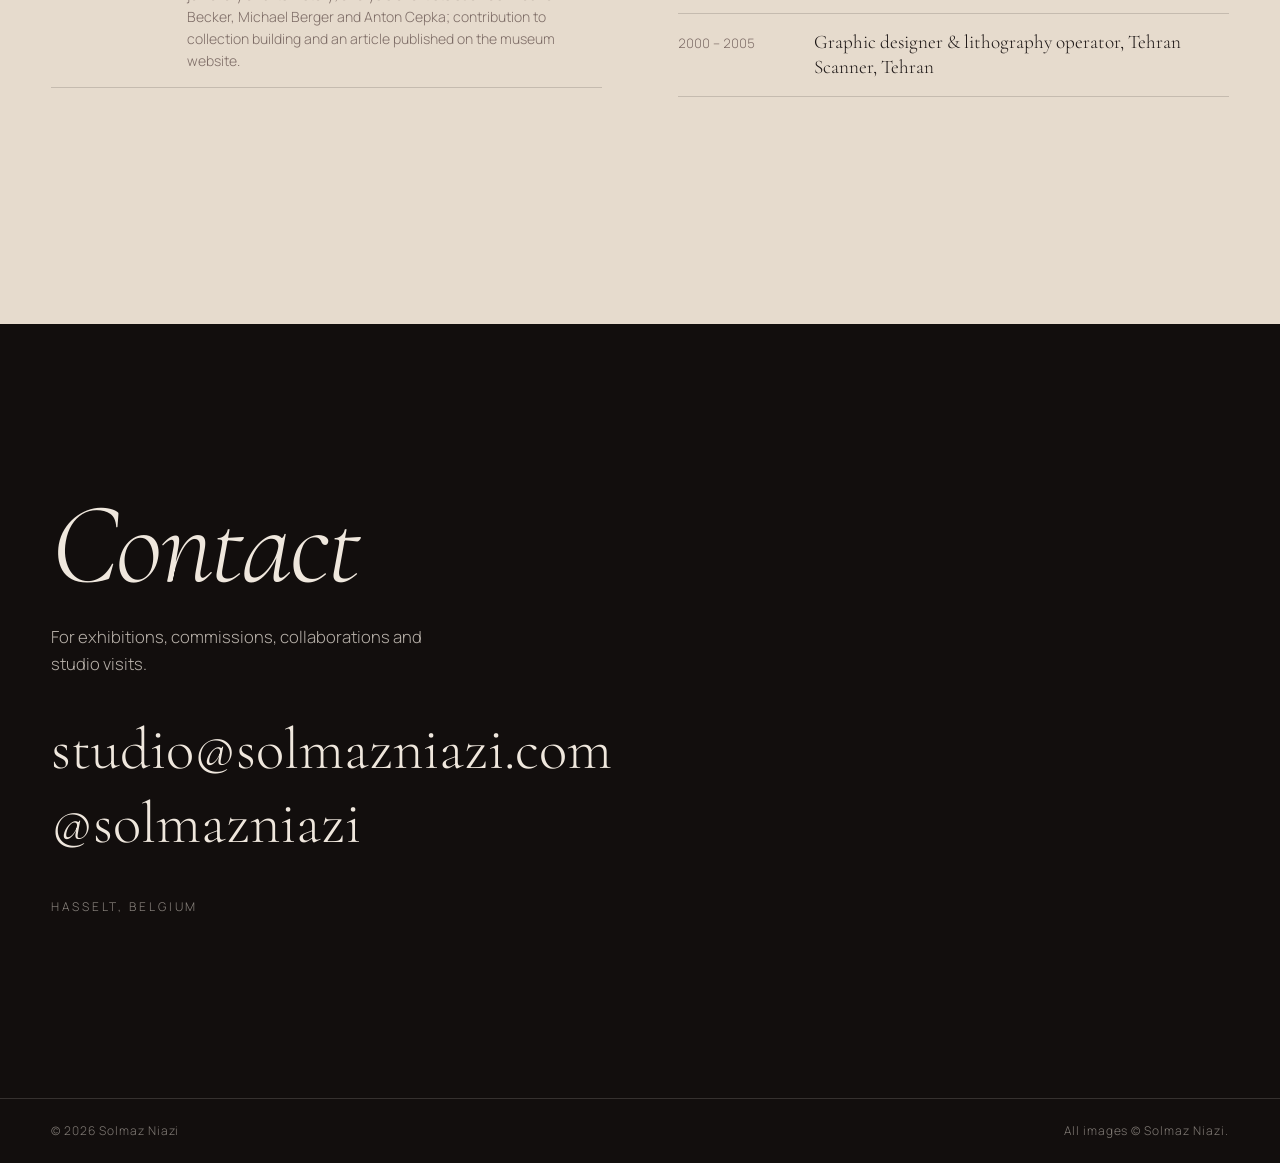
==== commit 223e5942: "Add études 4 and 5 with the brooch rebuilt in 3D - assets/js/brooch.js: 'Longing for Union' ray-marc" ====
--- a/index.html
+++ b/index.html
@@ -101,7 +101,7 @@
     </section>
   </main>
 
-  <nav class="etudes" aria-label="Design études"><span>Étude</span><a href="./" aria-current="page">1</a><a href="./2/">2</a><a href="./3/">3</a></nav>
+  <nav class="etudes" aria-label="Design études"><span>Étude</span><a href="./" aria-current="page">1</a><a href="./2/">2</a><a href="./3/">3</a><a href="./4/">4</a><a href="./5/">5</a></nav>
   <footer class="foot">
     <span>© <span id="year"></span> Solmaz Niazi</span>
     <span data-t="rights"></span>
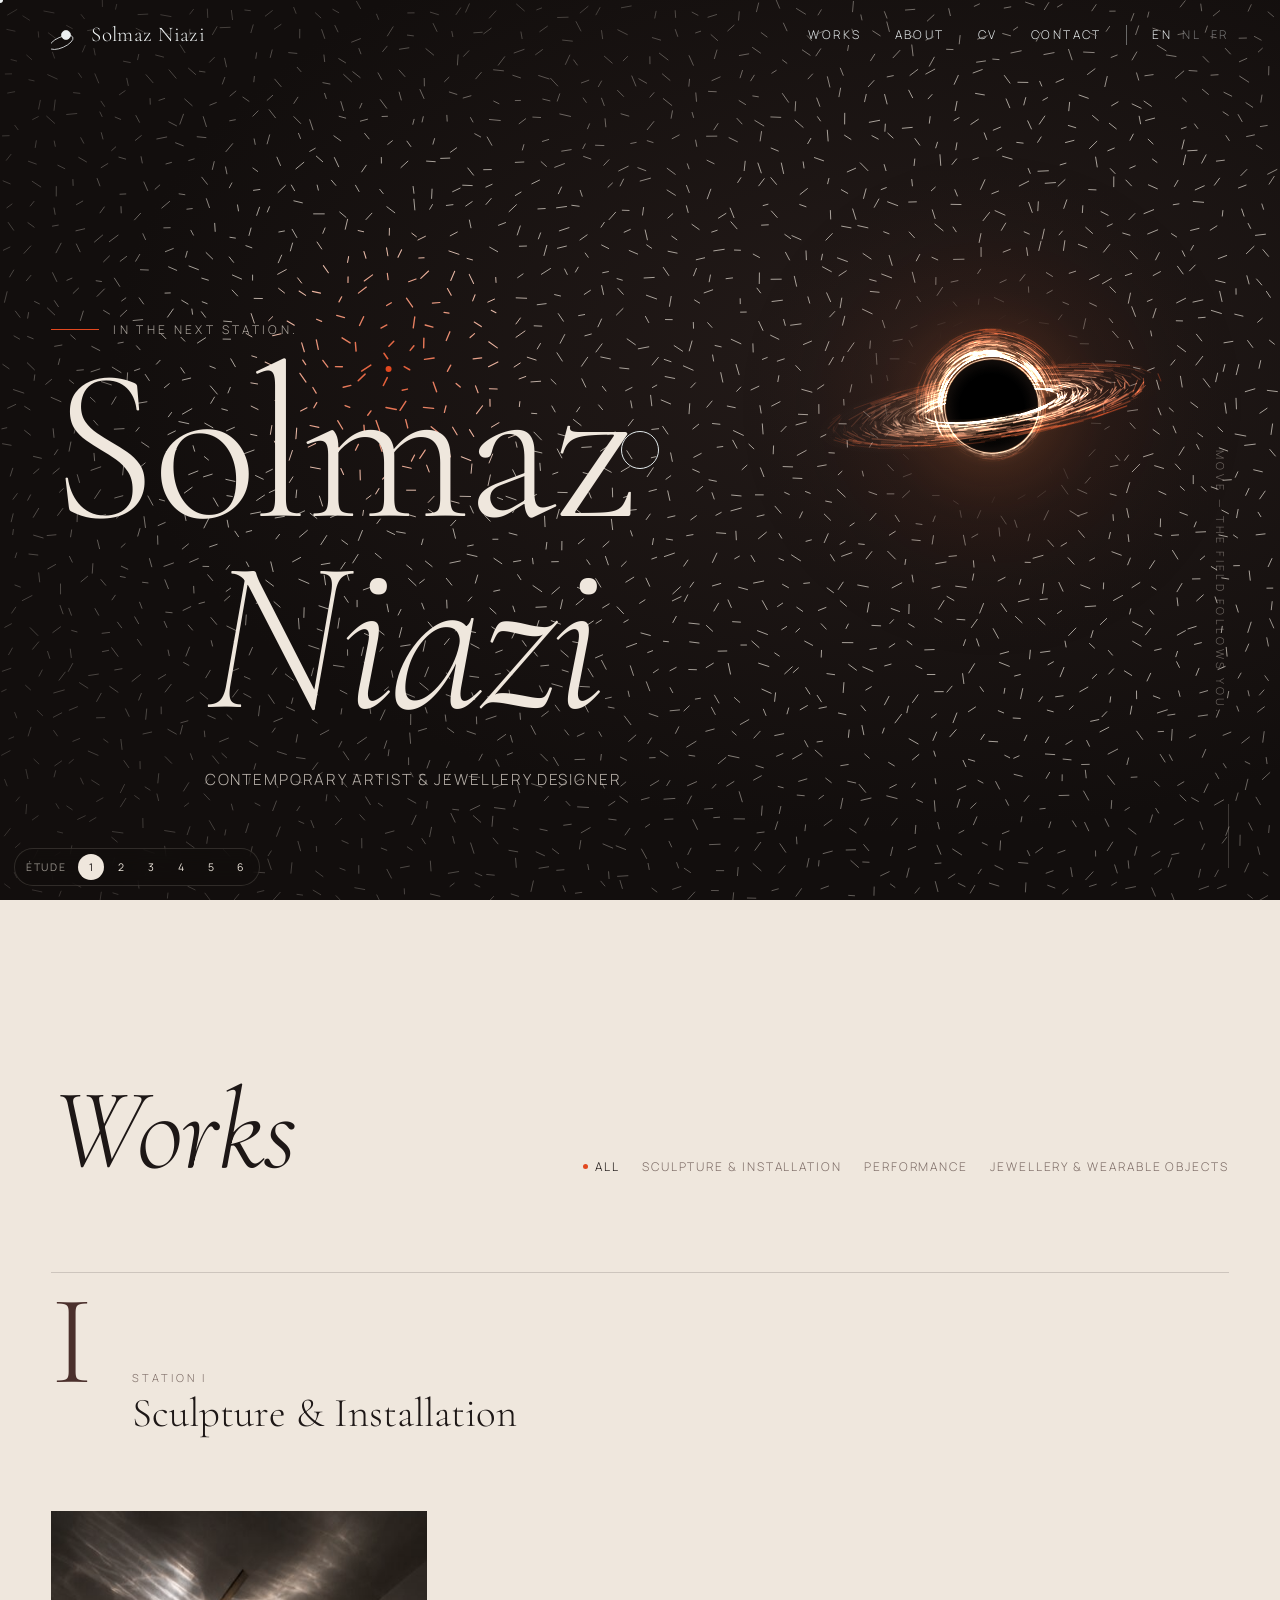
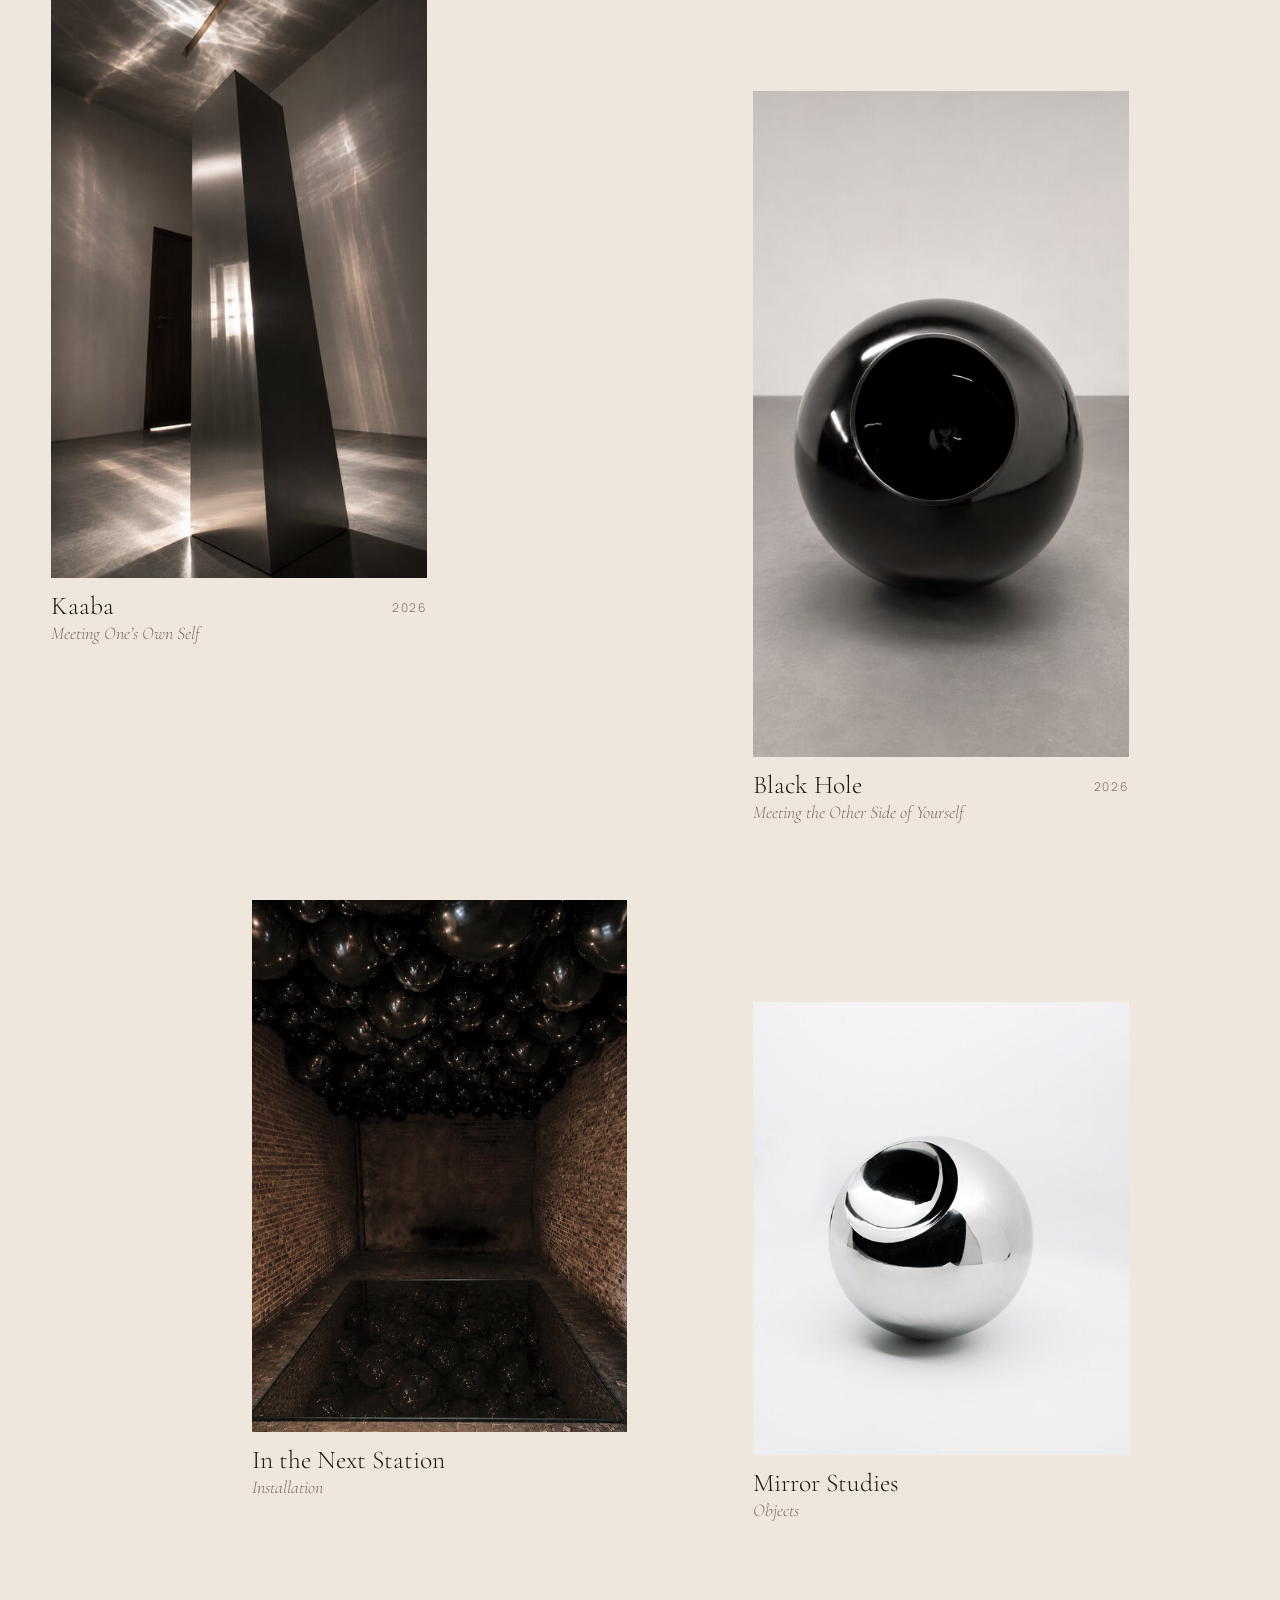
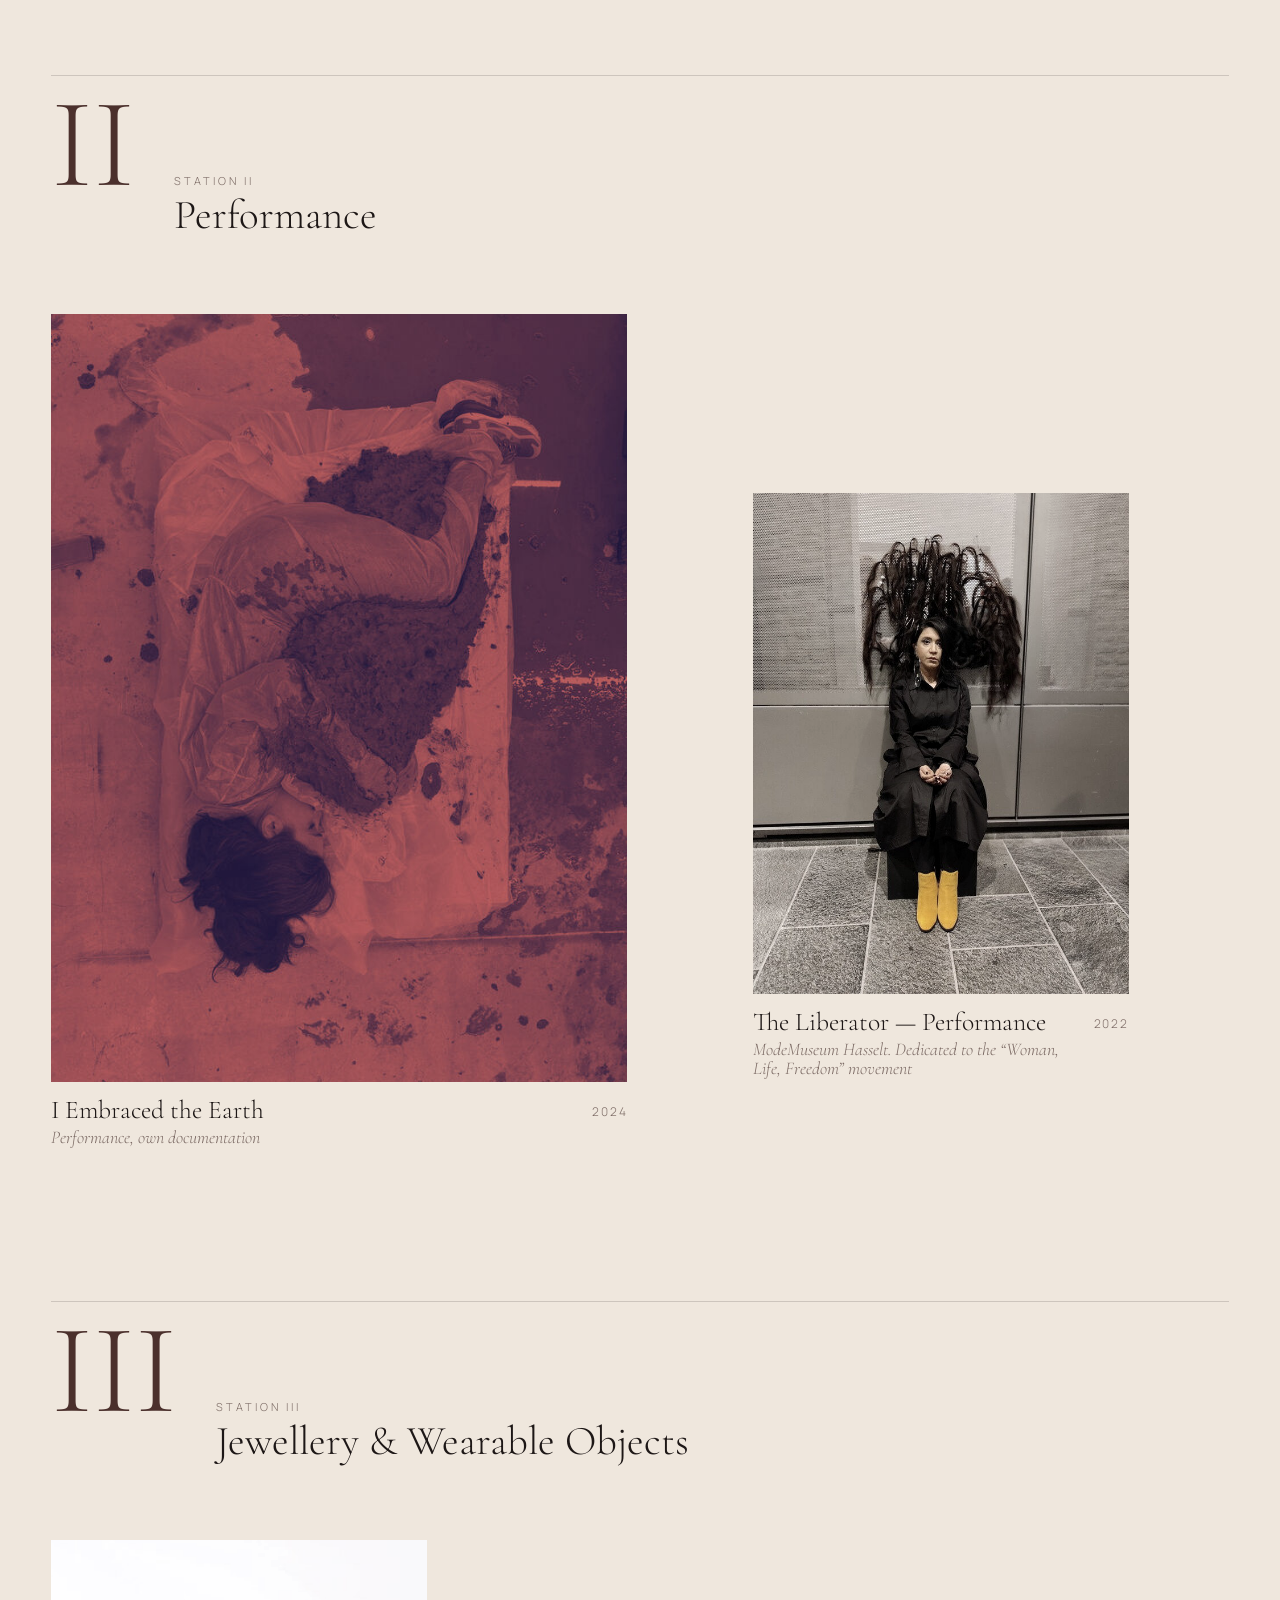
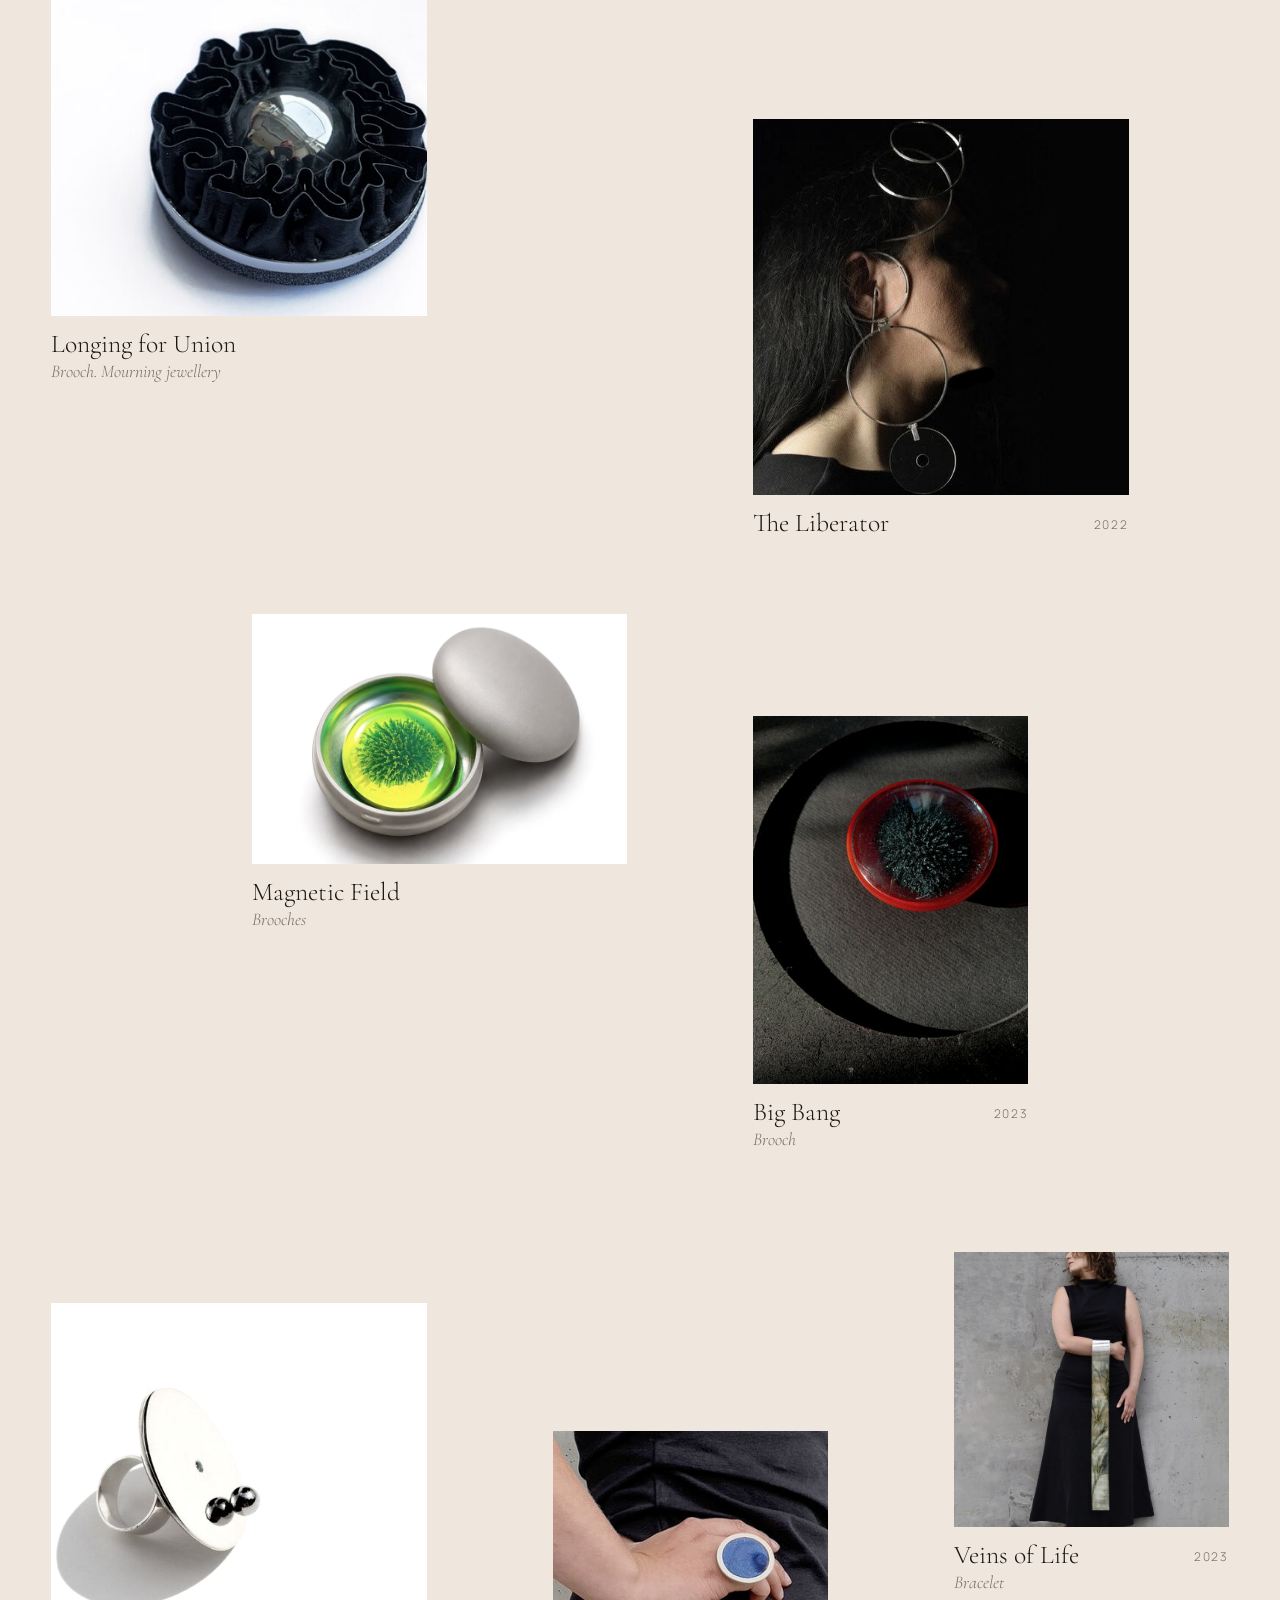
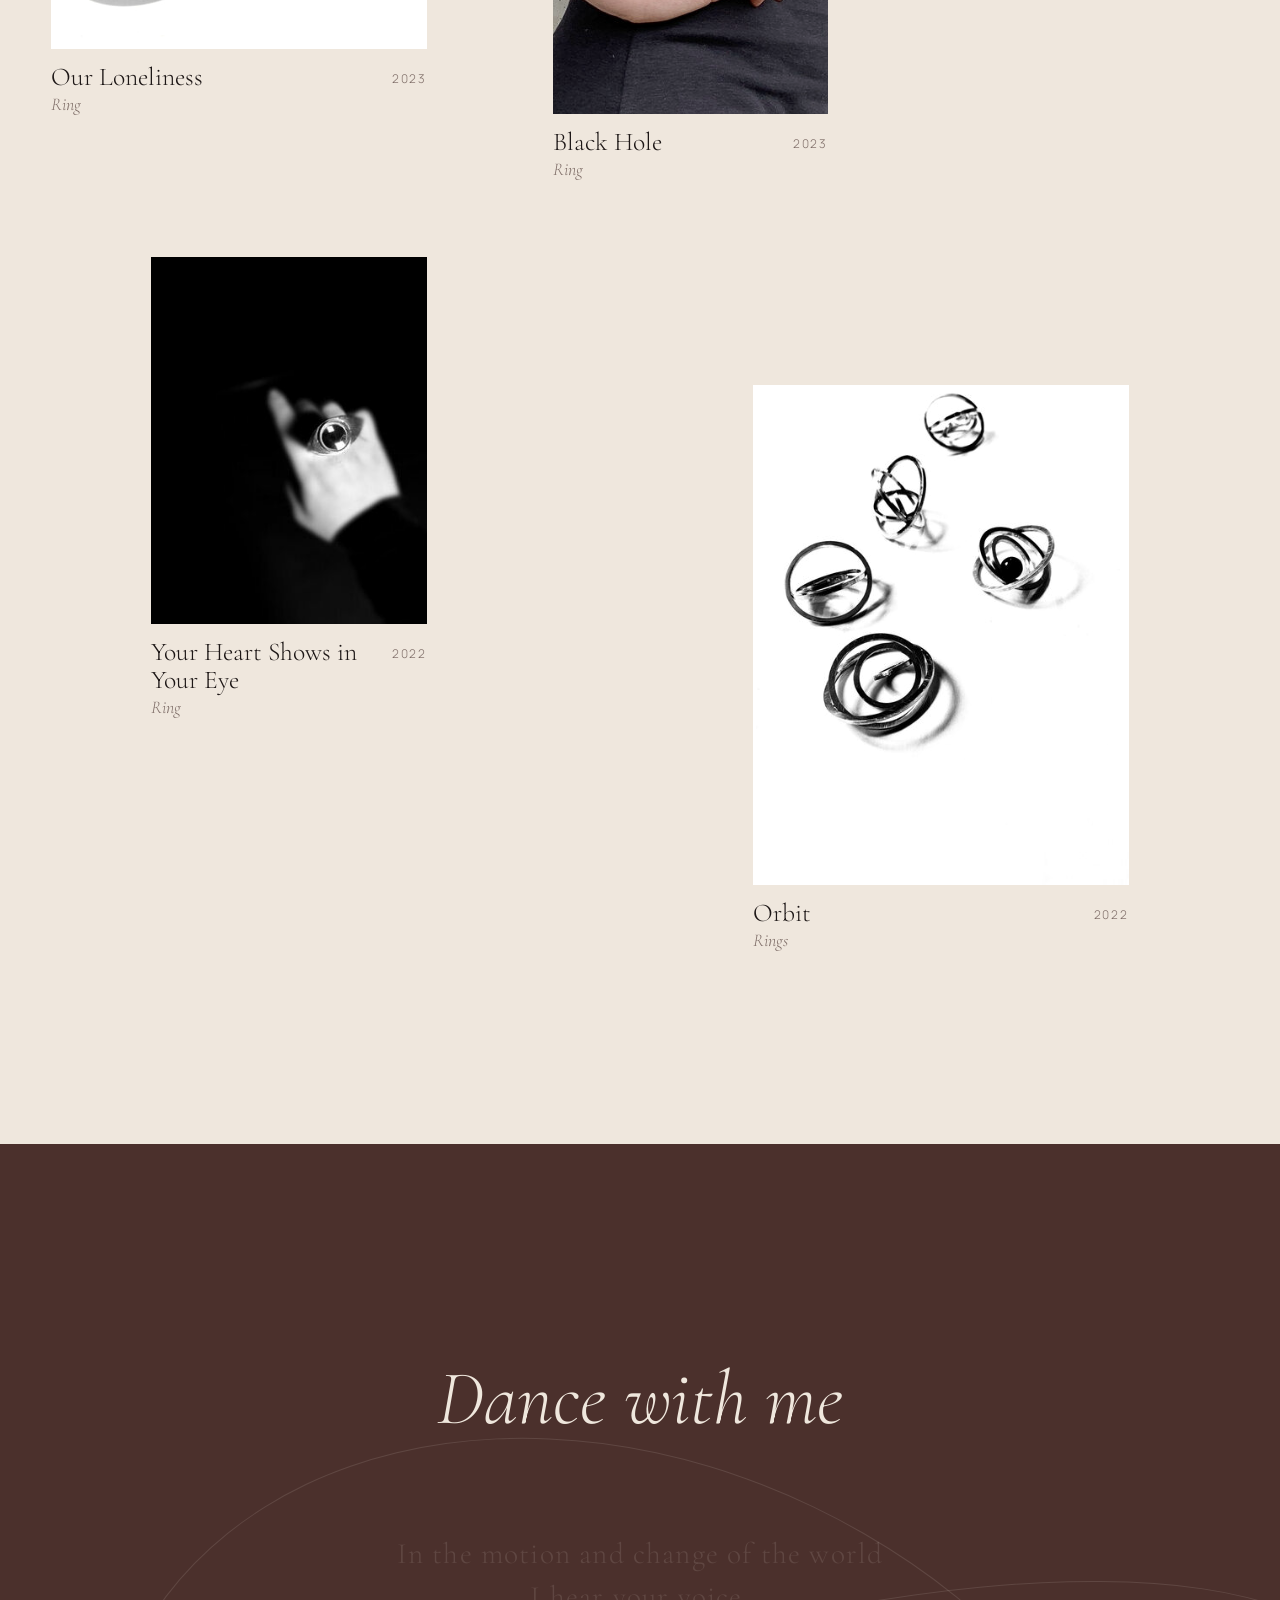
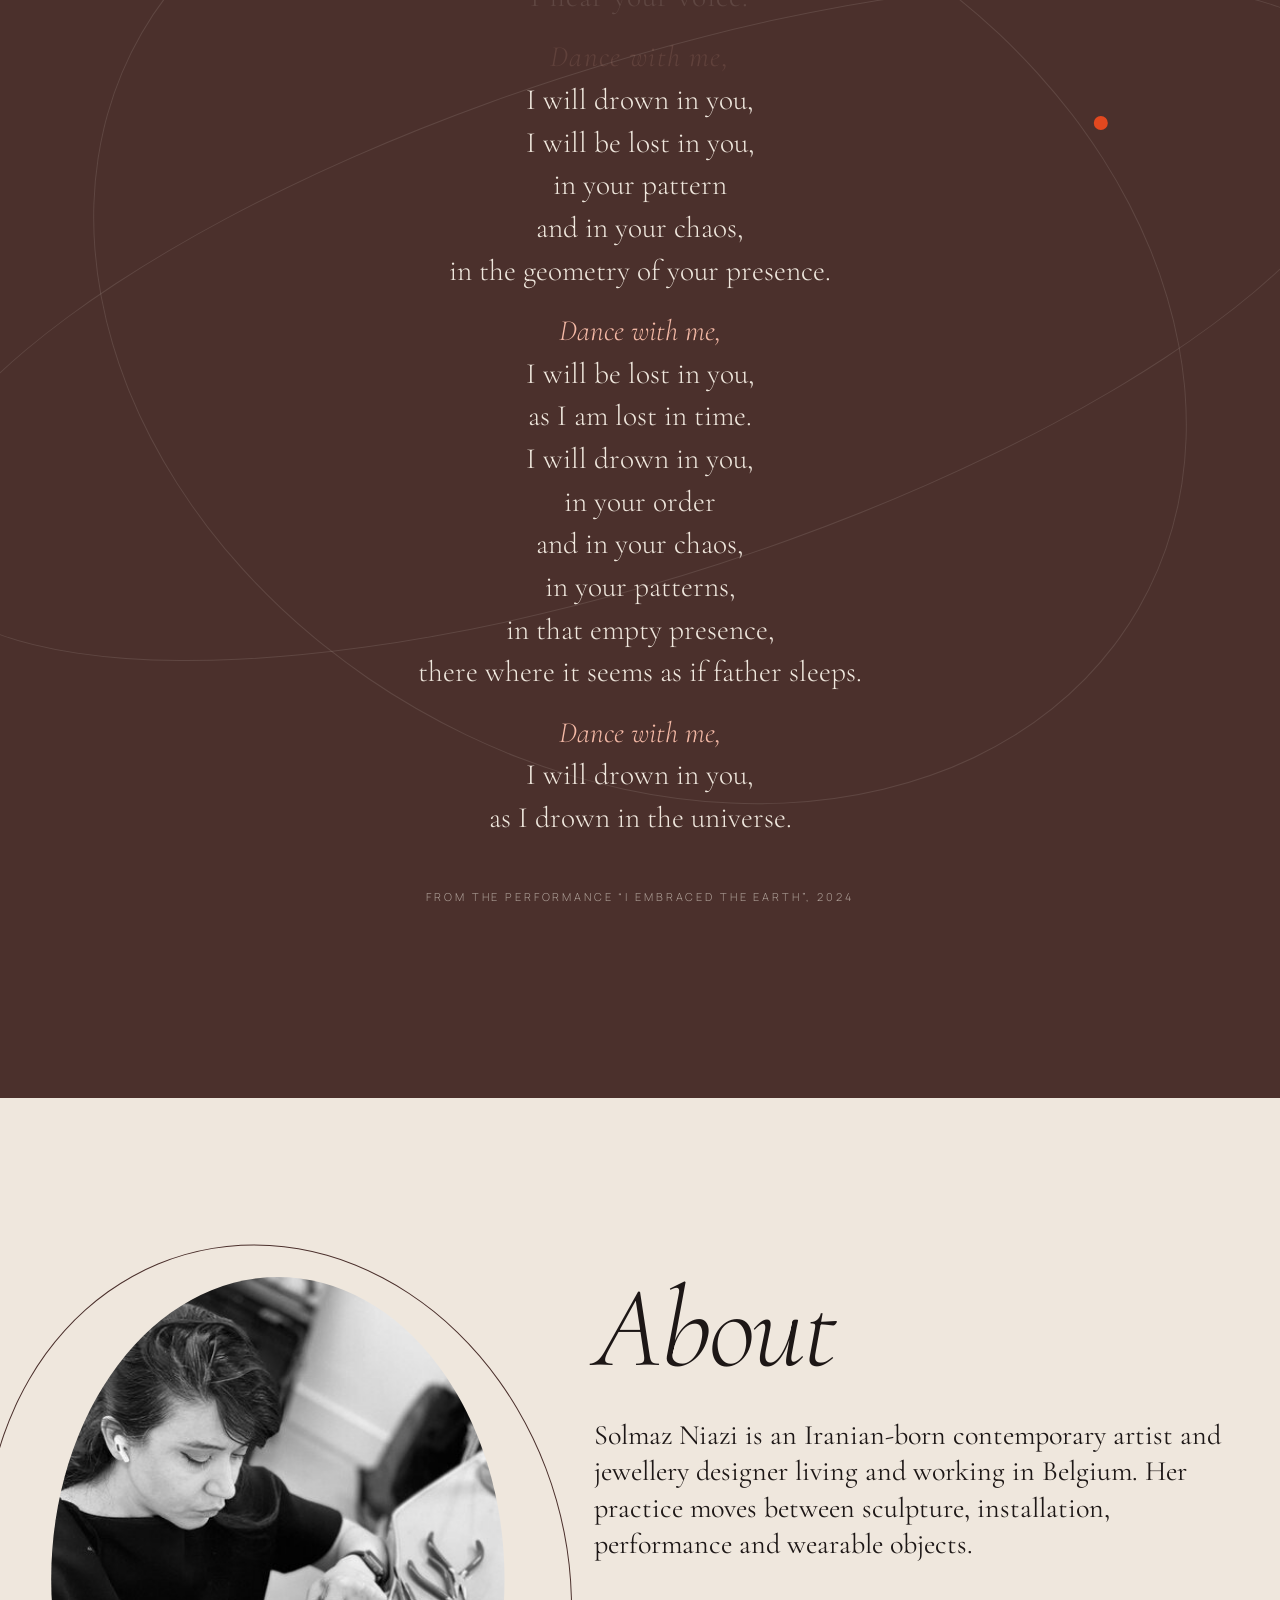
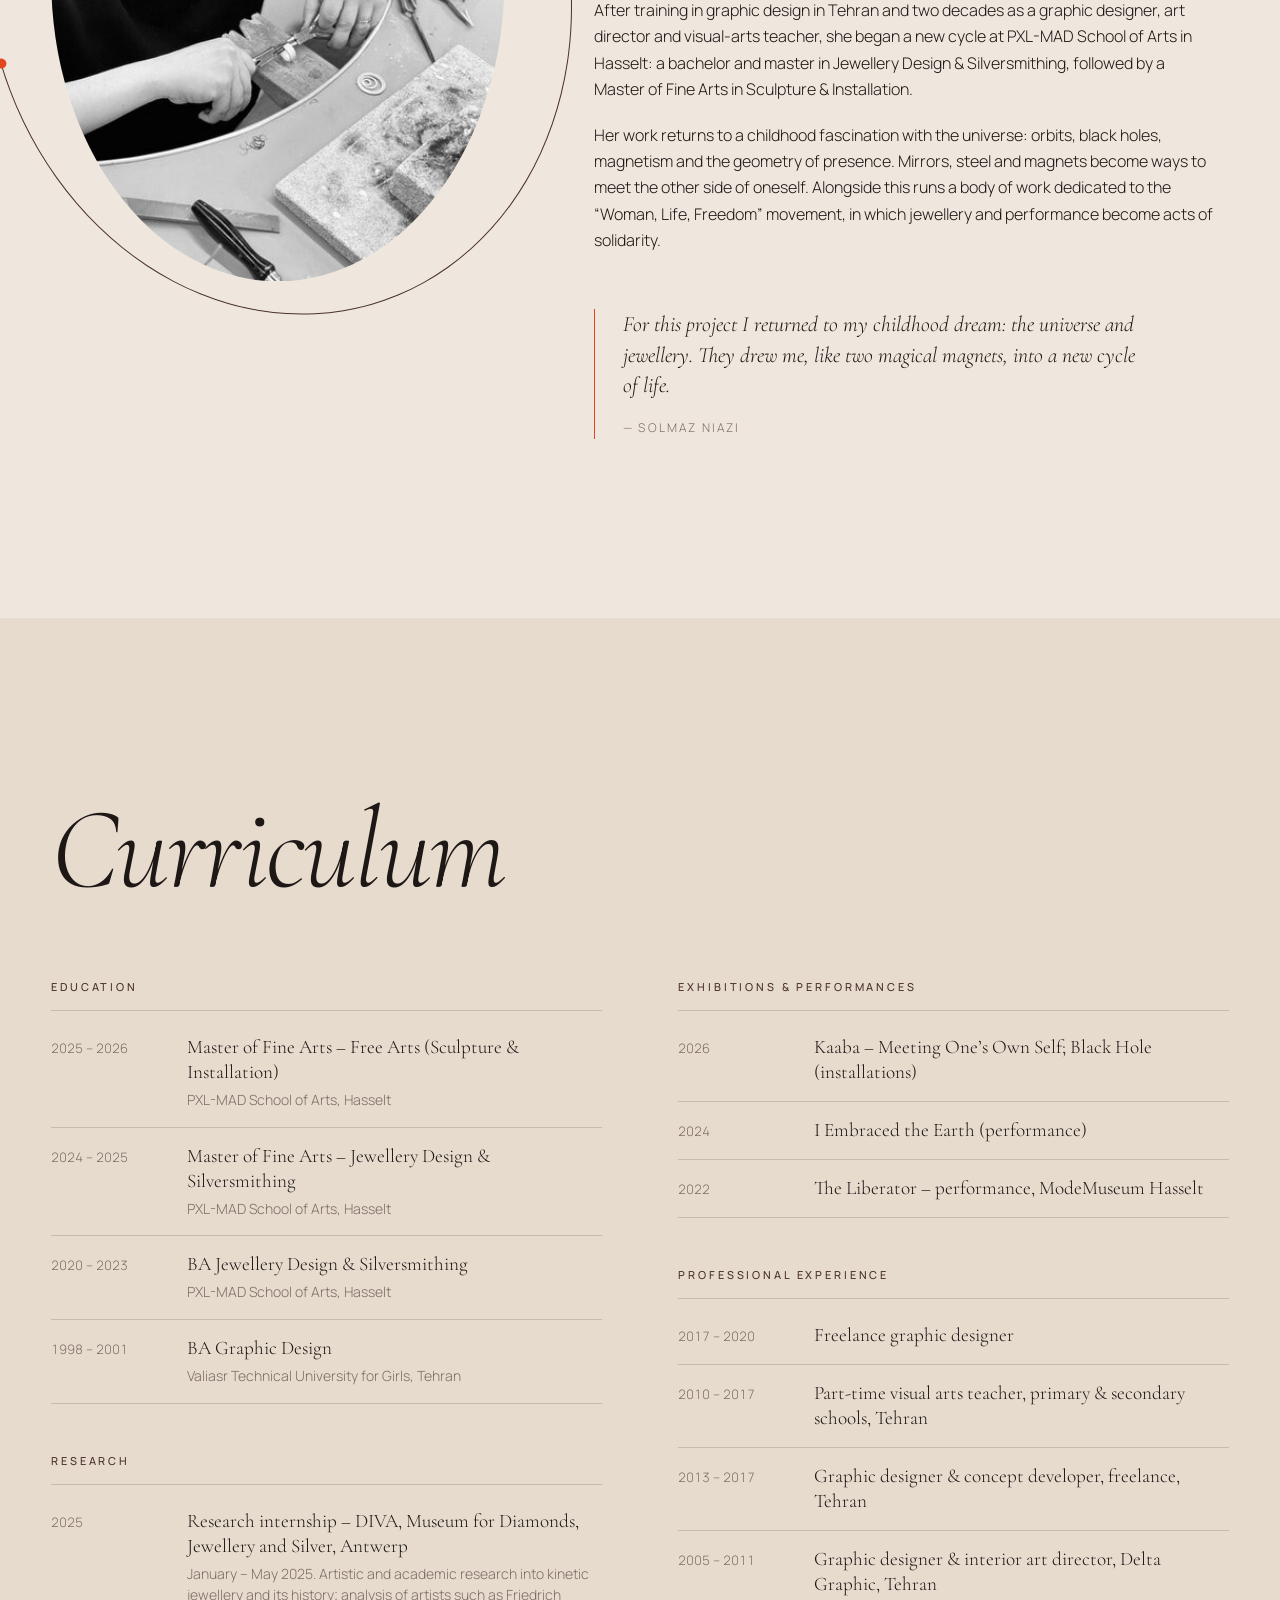
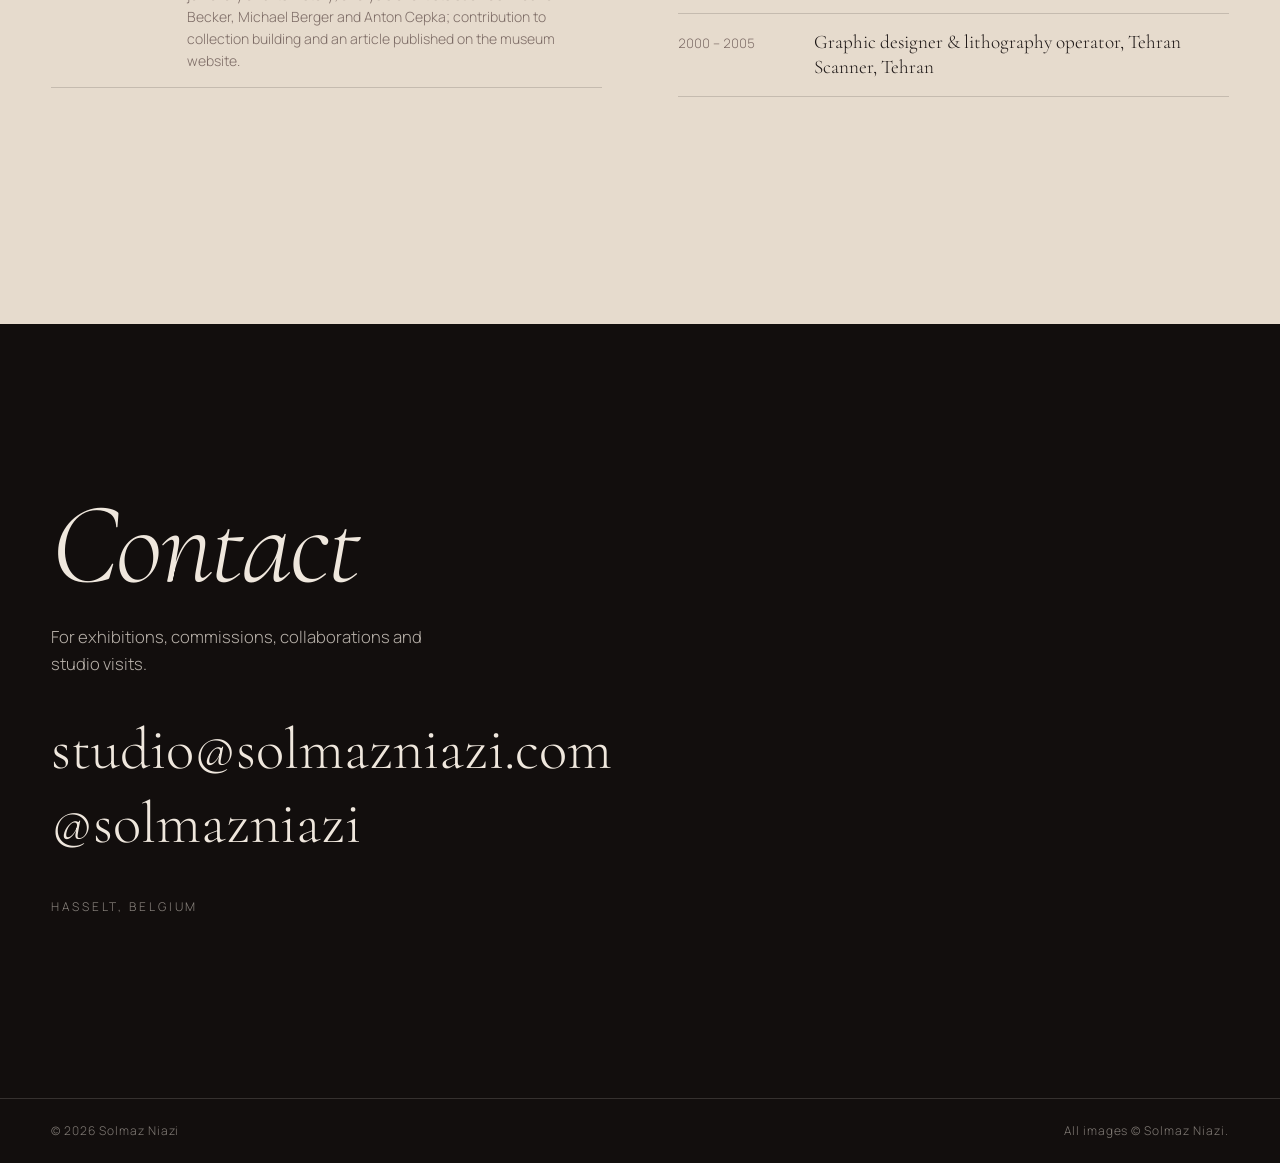
==== commit 78ccabc2: "Add étude 6: a minimal, schematic black hole of circles and lines Co-Authored-By: Claude Opus 5.5 <n" ====
--- a/index.html
+++ b/index.html
@@ -101,7 +101,7 @@
     </section>
   </main>
 
-  <nav class="etudes" aria-label="Design études"><span>Étude</span><a href="./" aria-current="page">1</a><a href="./2/">2</a><a href="./3/">3</a><a href="./4/">4</a><a href="./5/">5</a></nav>
+  <nav class="etudes" aria-label="Design études"><span>Étude</span><a href="./" aria-current="page">1</a><a href="./2/">2</a><a href="./3/">3</a><a href="./4/">4</a><a href="./5/">5</a><a href="./6/">6</a></nav>
   <footer class="foot">
     <span>© <span id="year"></span> Solmaz Niazi</span>
     <span data-t="rights"></span>
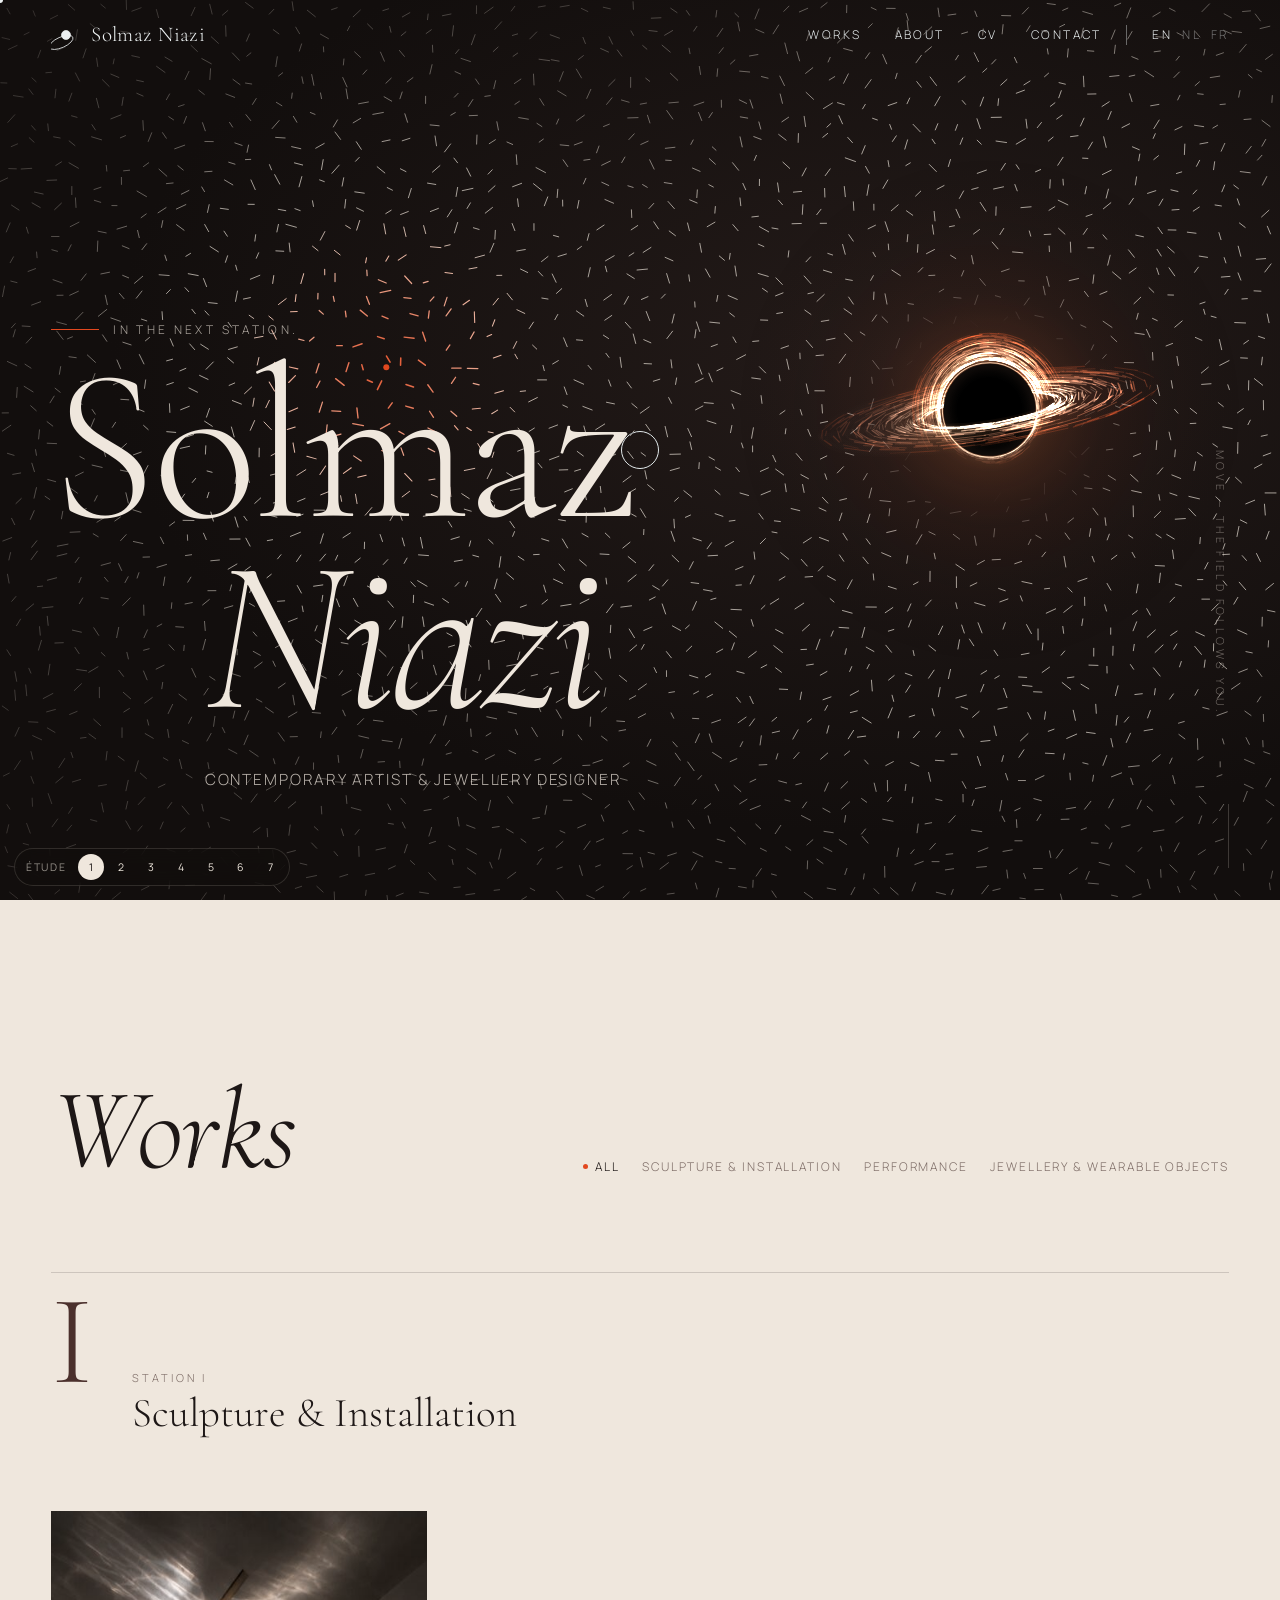
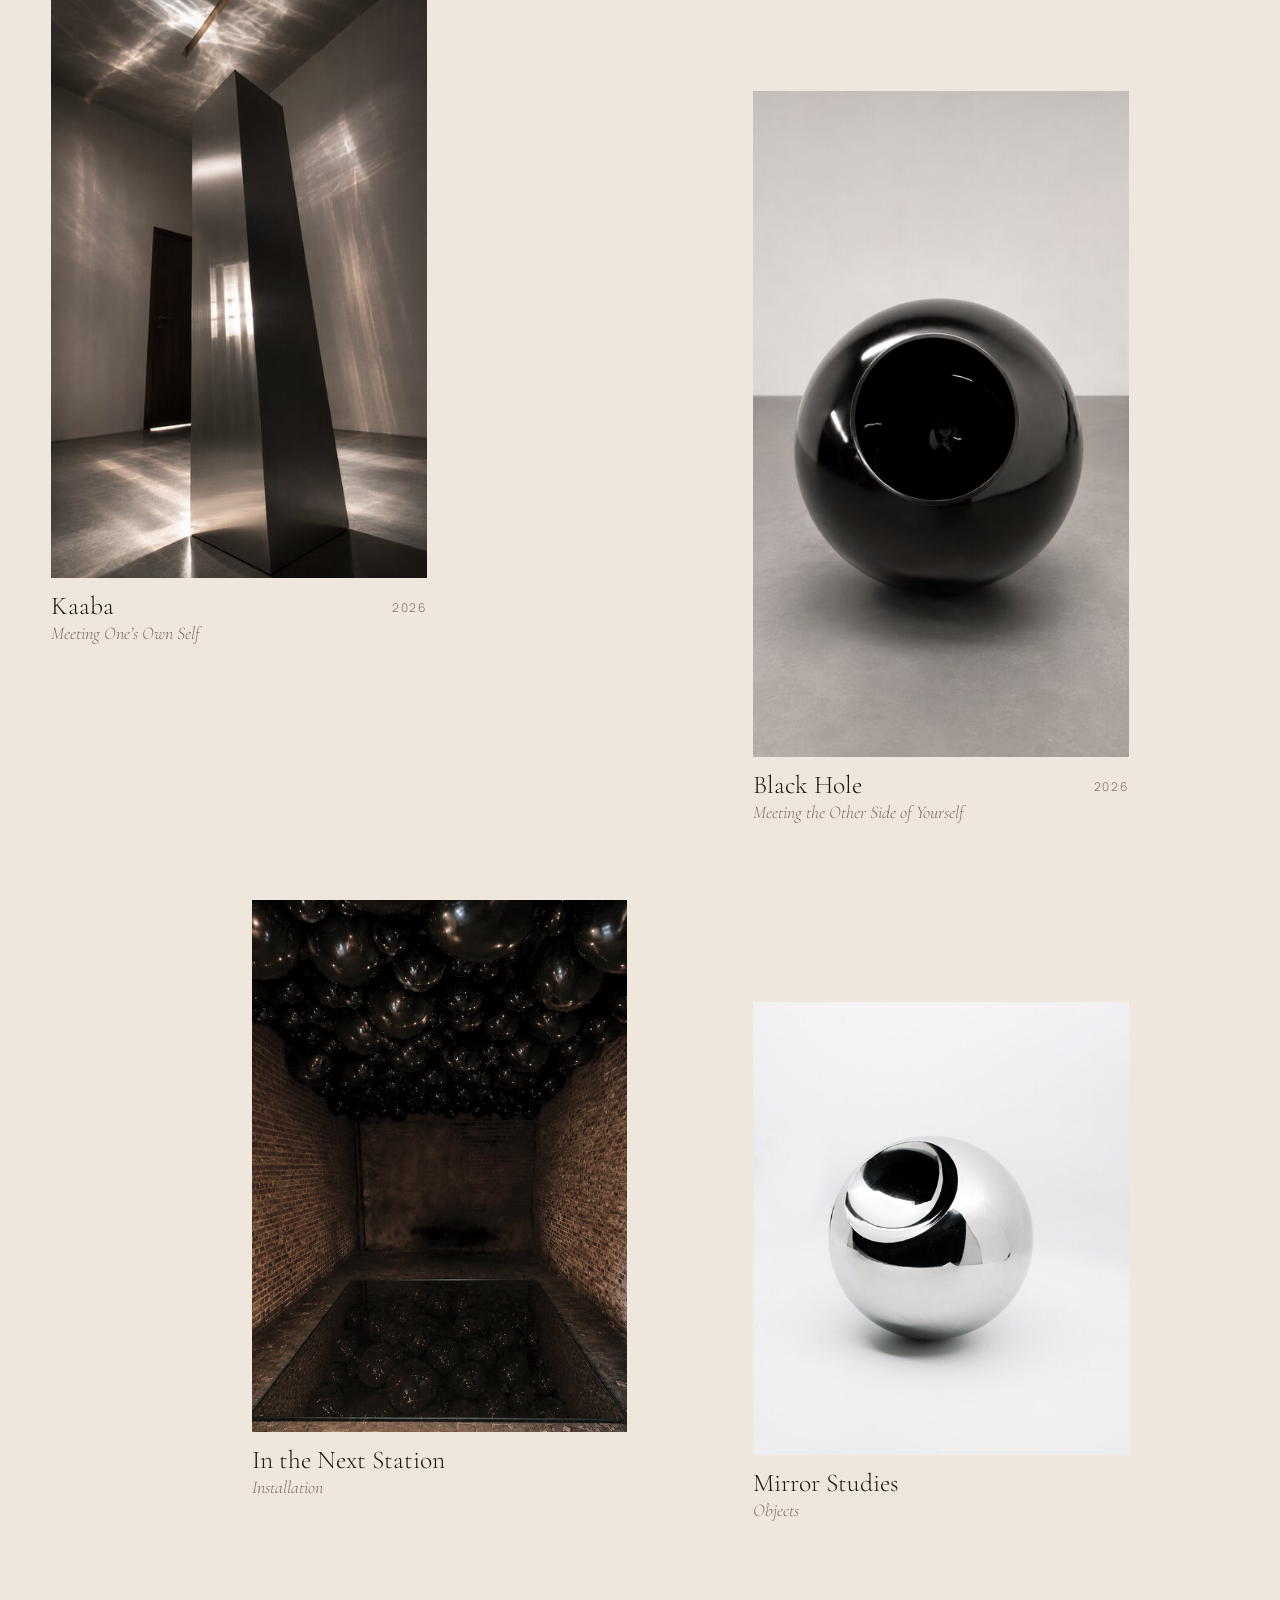
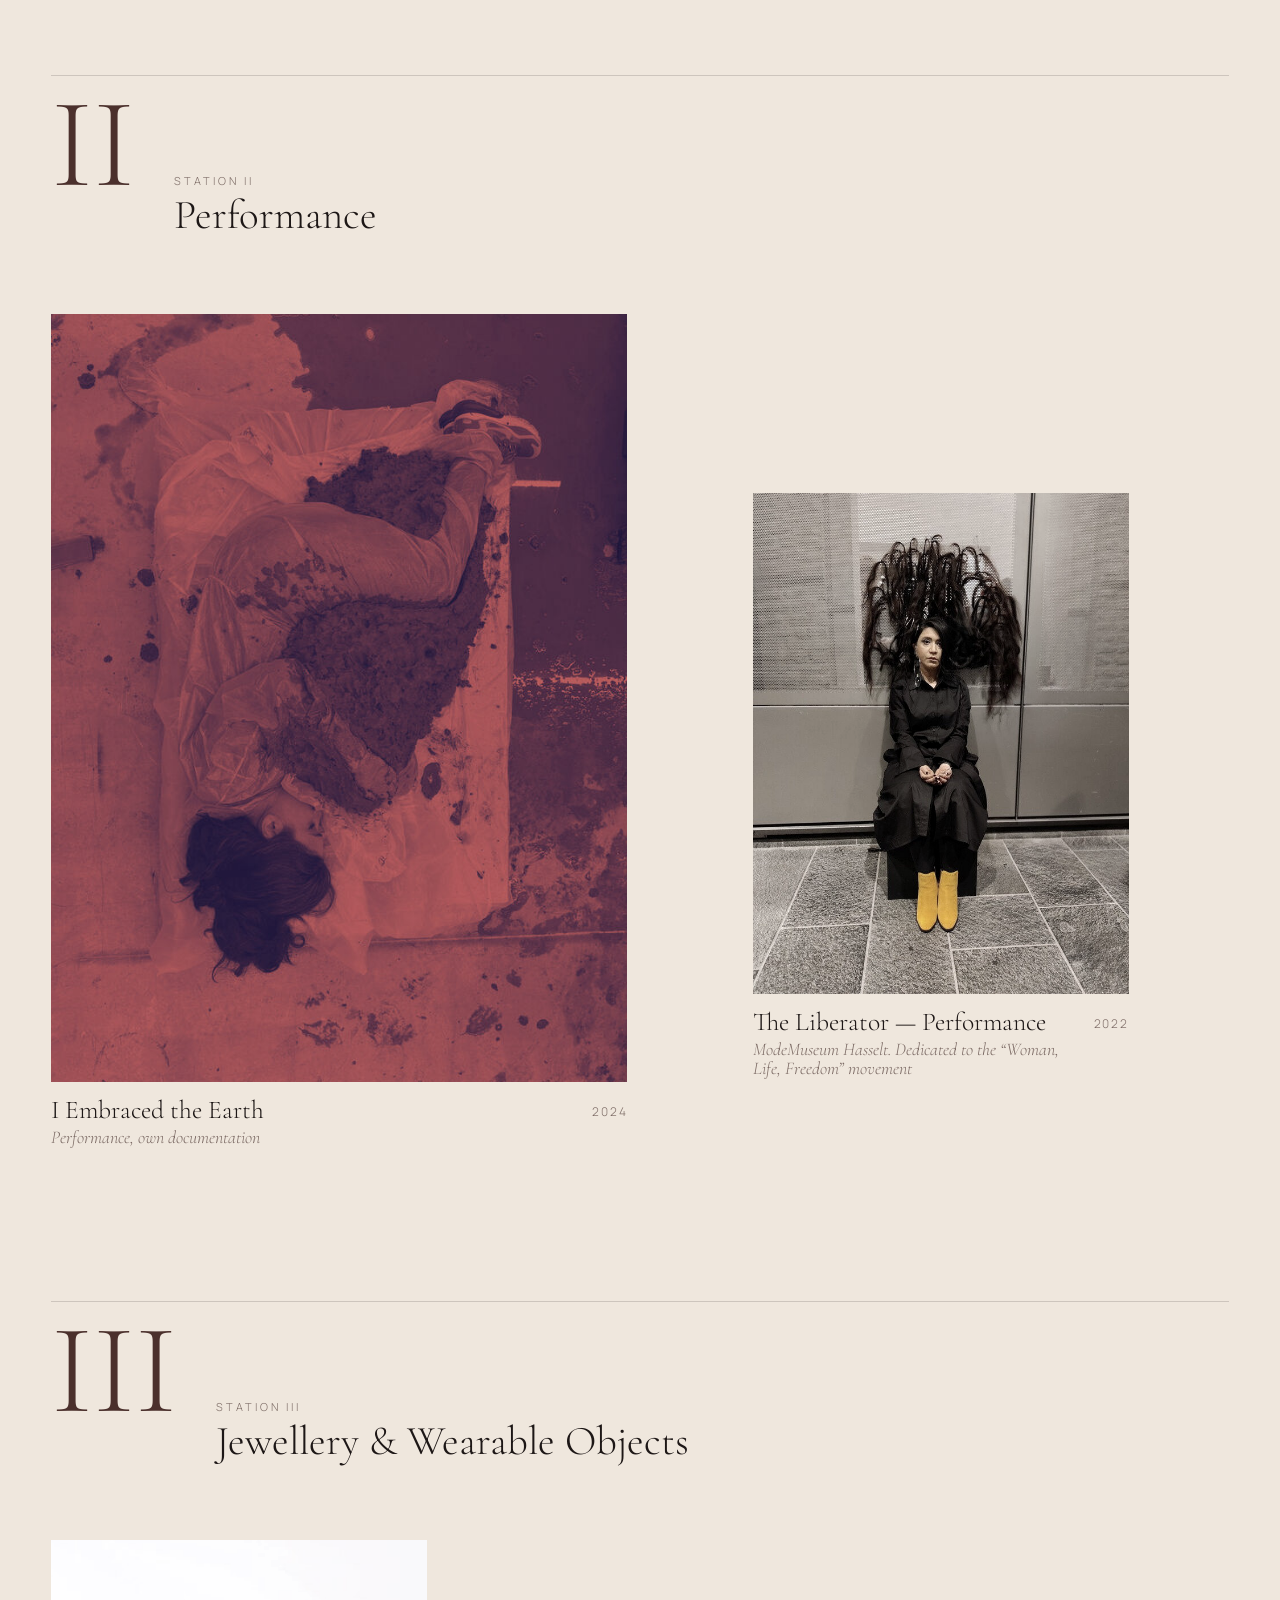
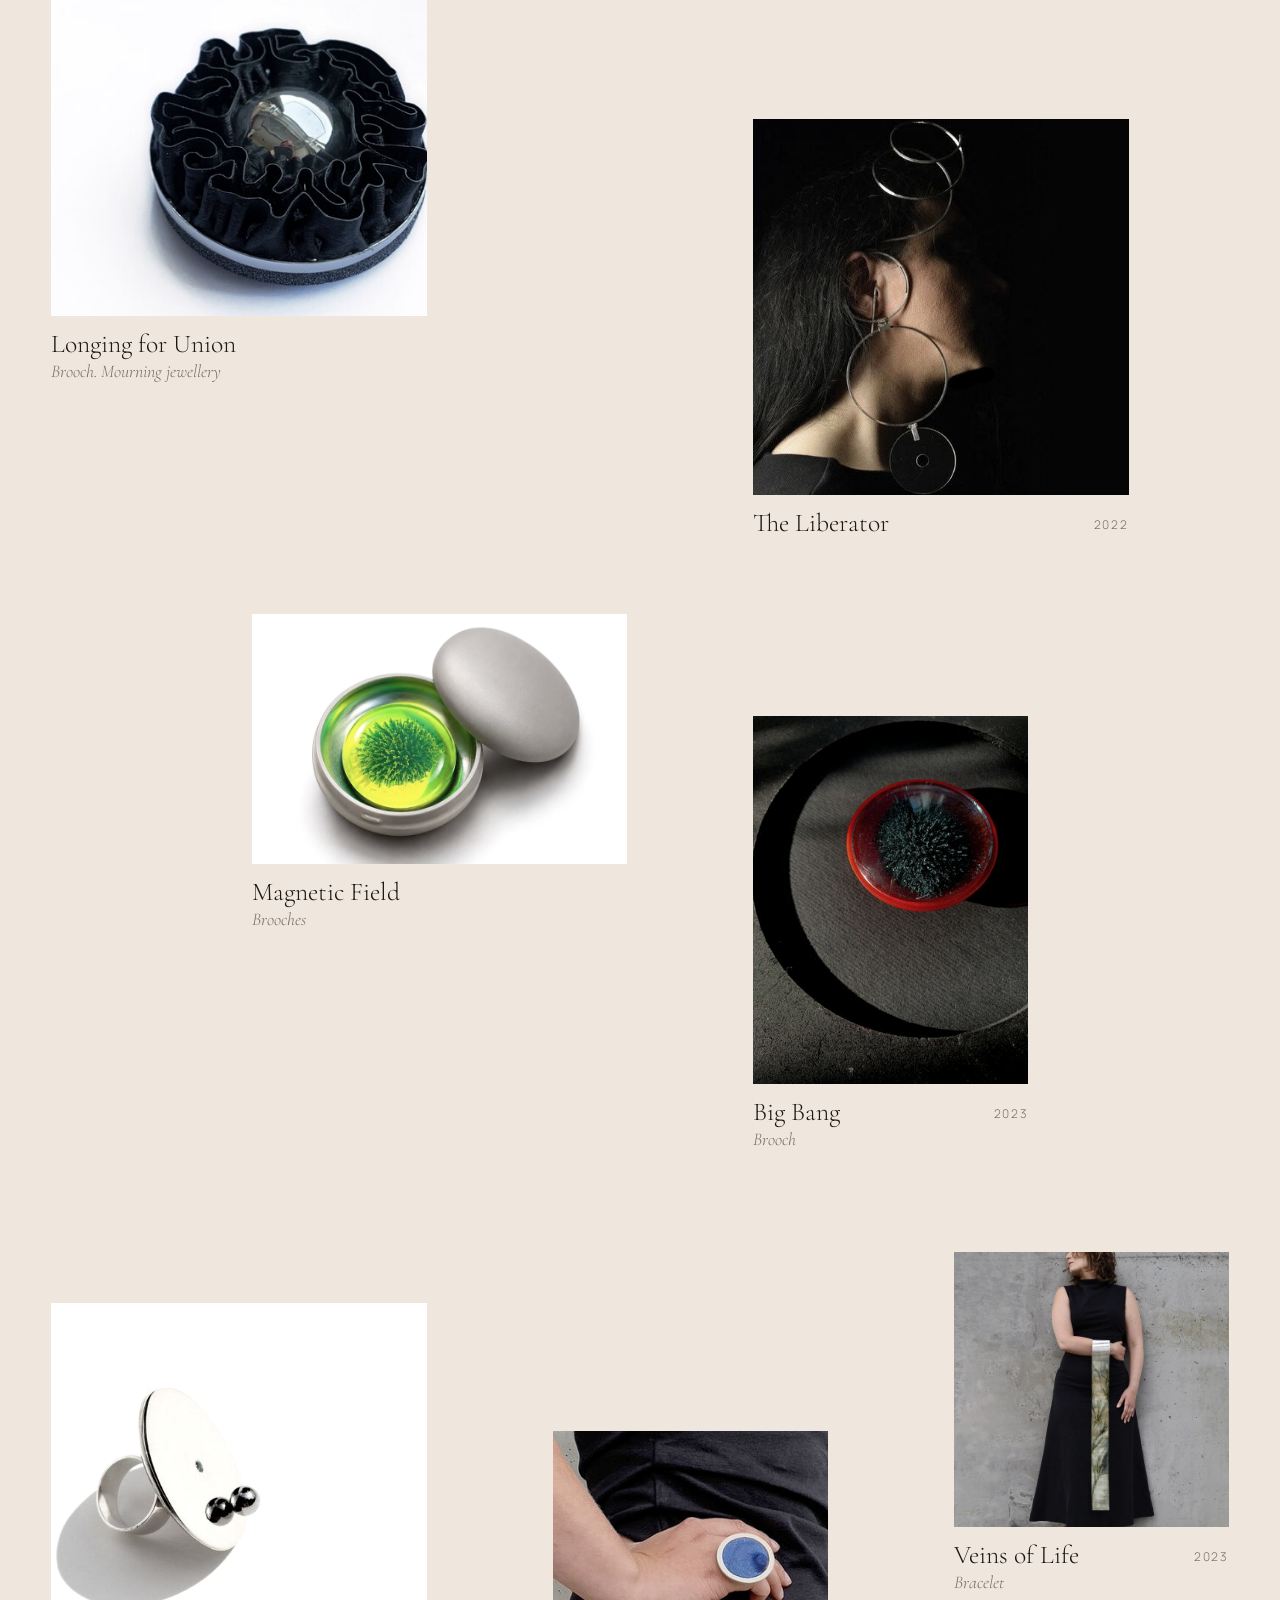
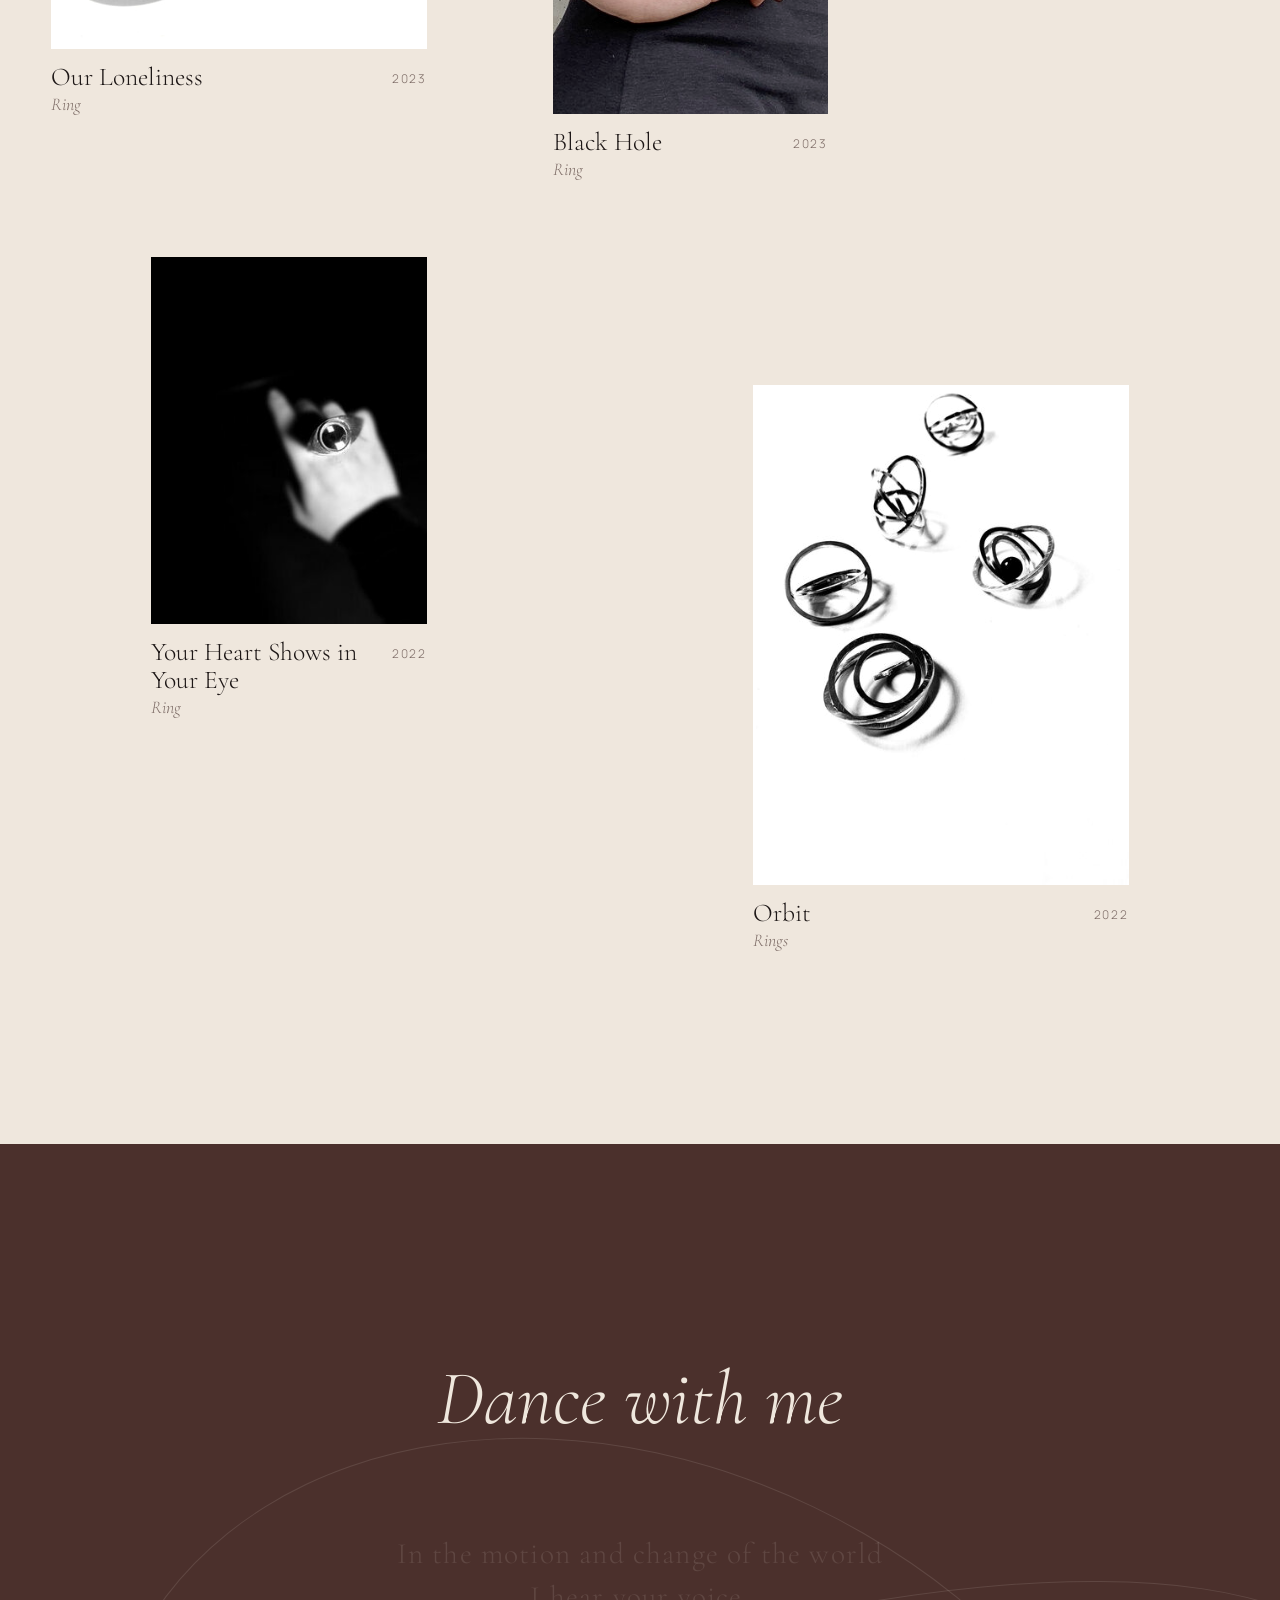
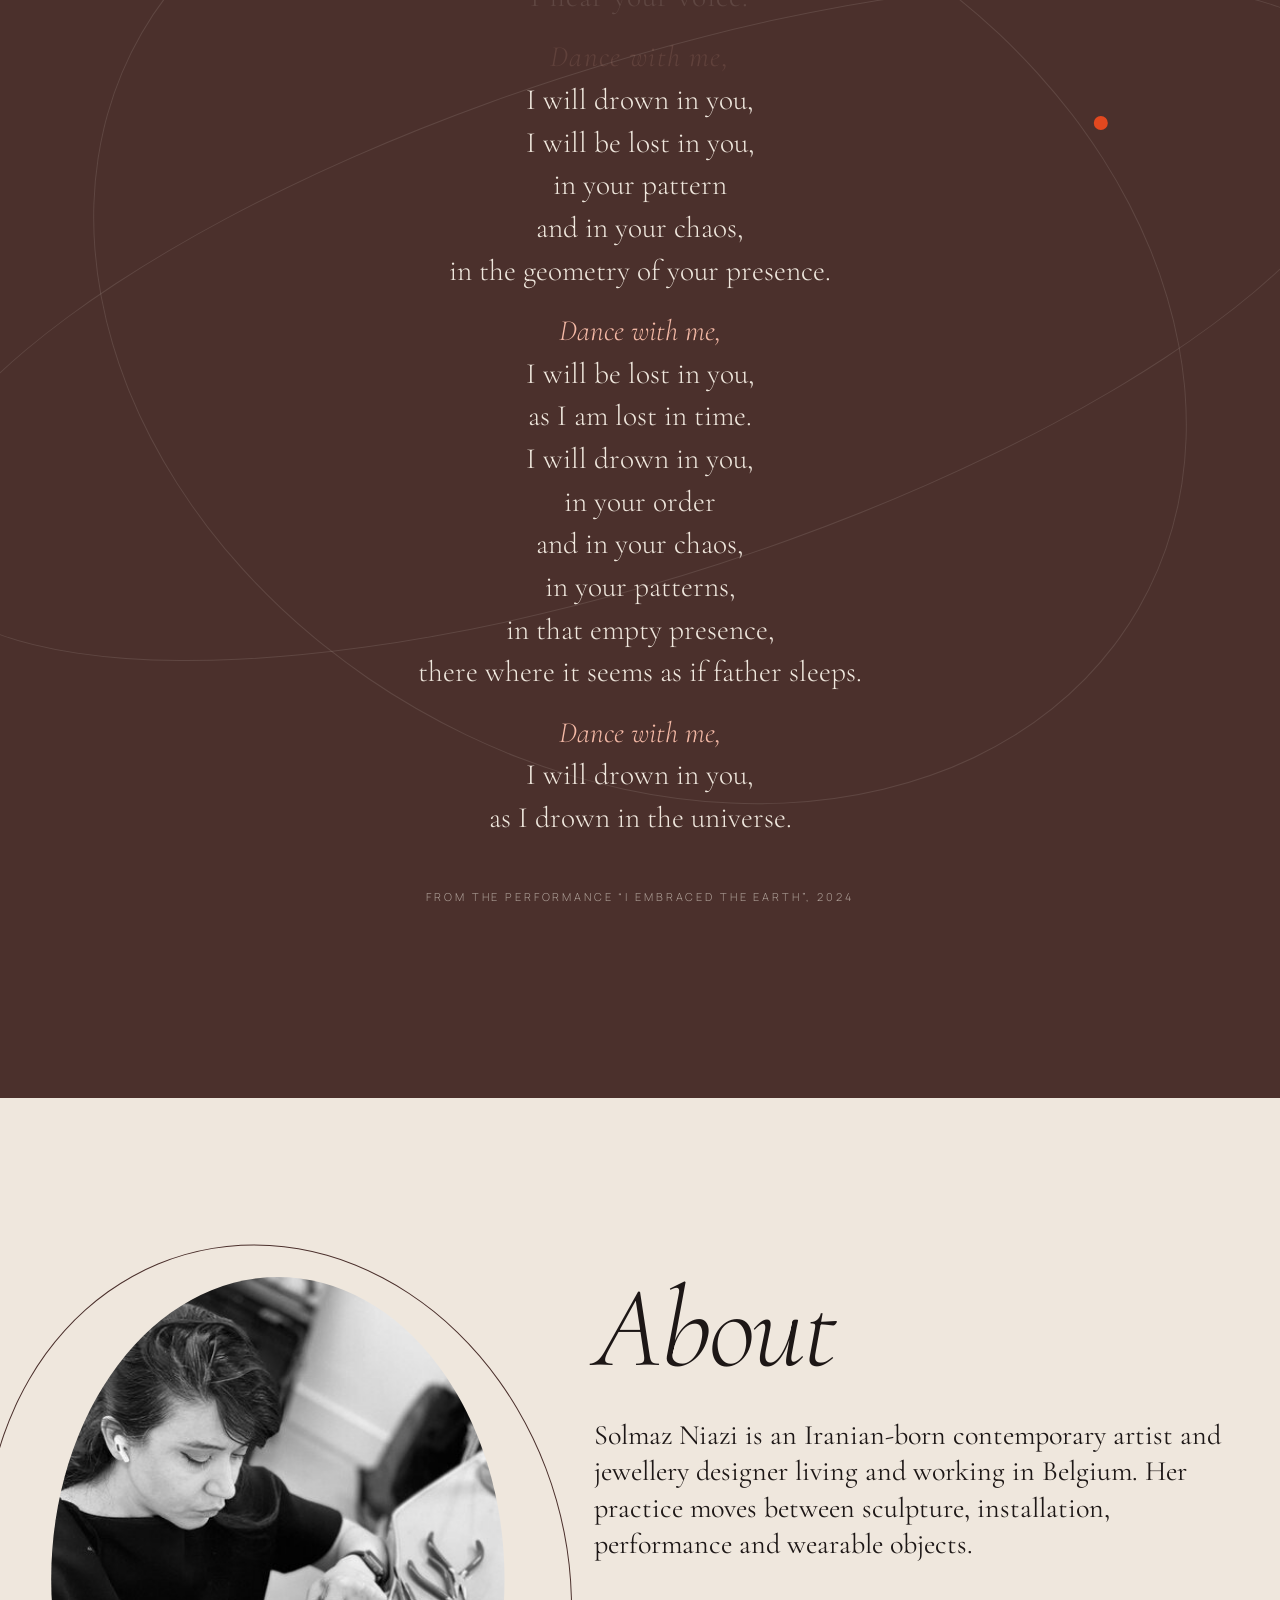
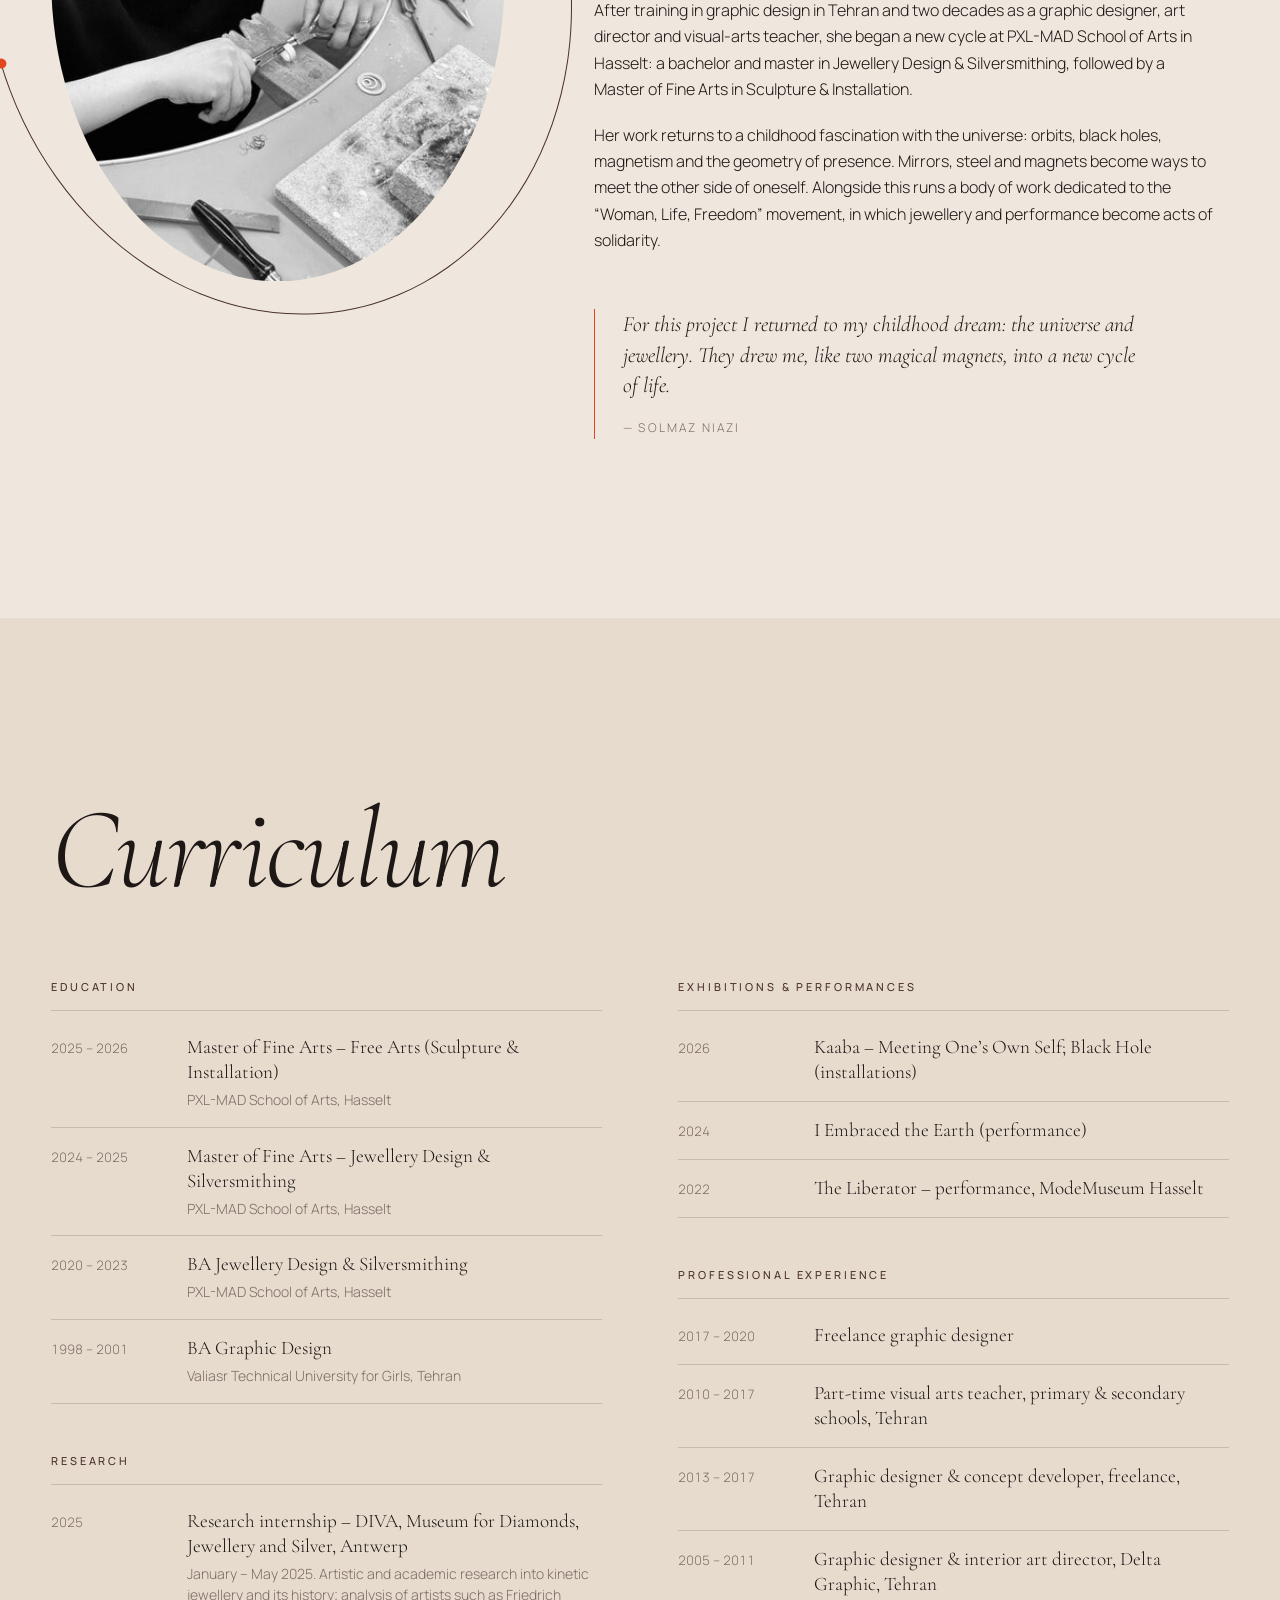
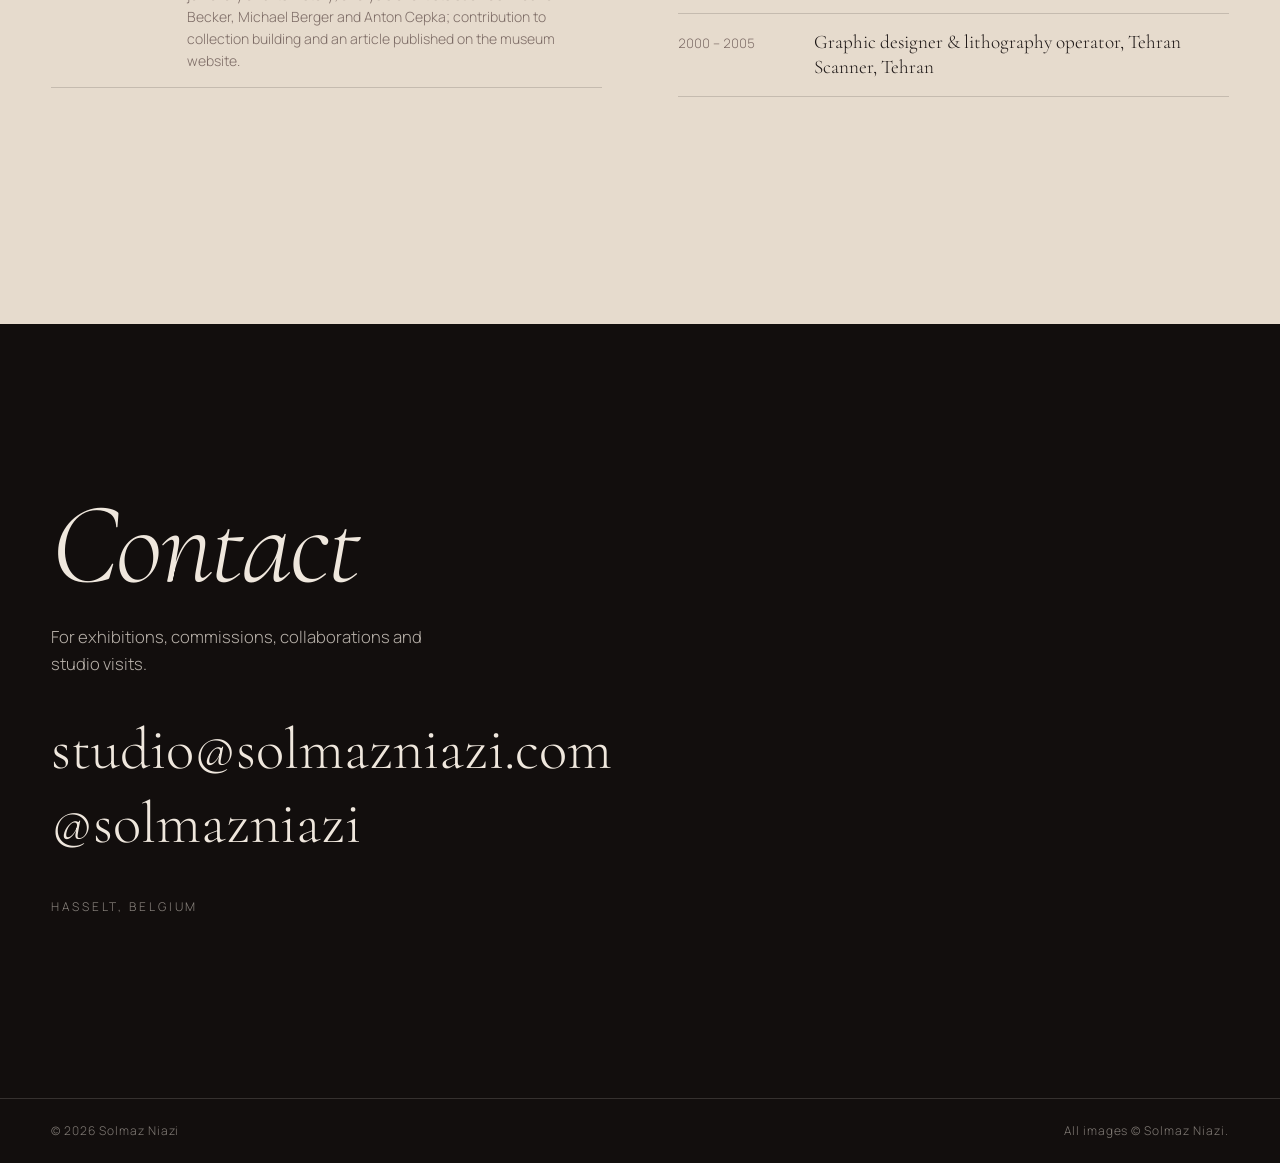
==== commit cb3f67e5: "Add étude 7: zoom into the black hole, through a wormhole of works, and back out Co-Authored-By: Cla" ====
--- a/index.html
+++ b/index.html
@@ -101,7 +101,7 @@
     </section>
   </main>
 
-  <nav class="etudes" aria-label="Design études"><span>Étude</span><a href="./" aria-current="page">1</a><a href="./2/">2</a><a href="./3/">3</a><a href="./4/">4</a><a href="./5/">5</a><a href="./6/">6</a></nav>
+  <nav class="etudes" aria-label="Design études"><span>Étude</span><a href="./" aria-current="page">1</a><a href="./2/">2</a><a href="./3/">3</a><a href="./4/">4</a><a href="./5/">5</a><a href="./6/">6</a><a href="./7/">7</a></nav>
   <footer class="foot">
     <span>© <span id="year"></span> Solmaz Niazi</span>
     <span data-t="rights"></span>
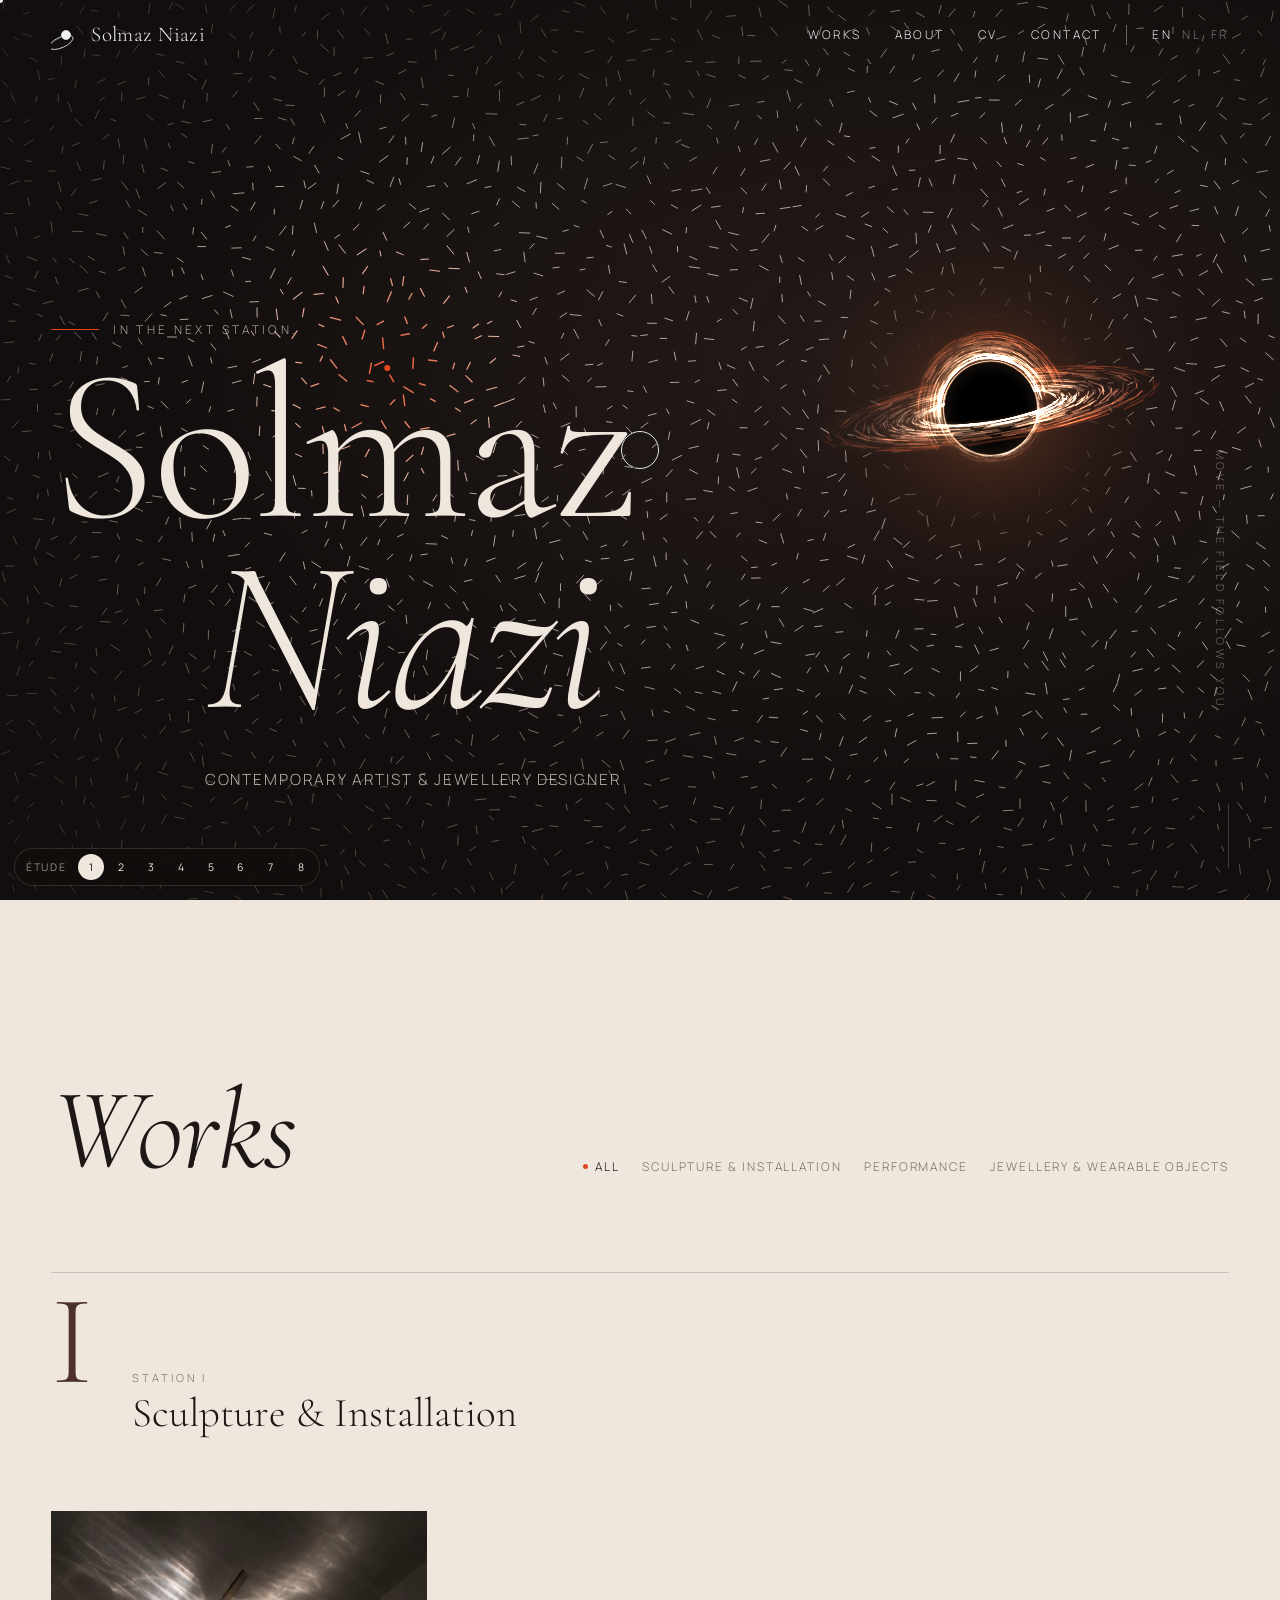
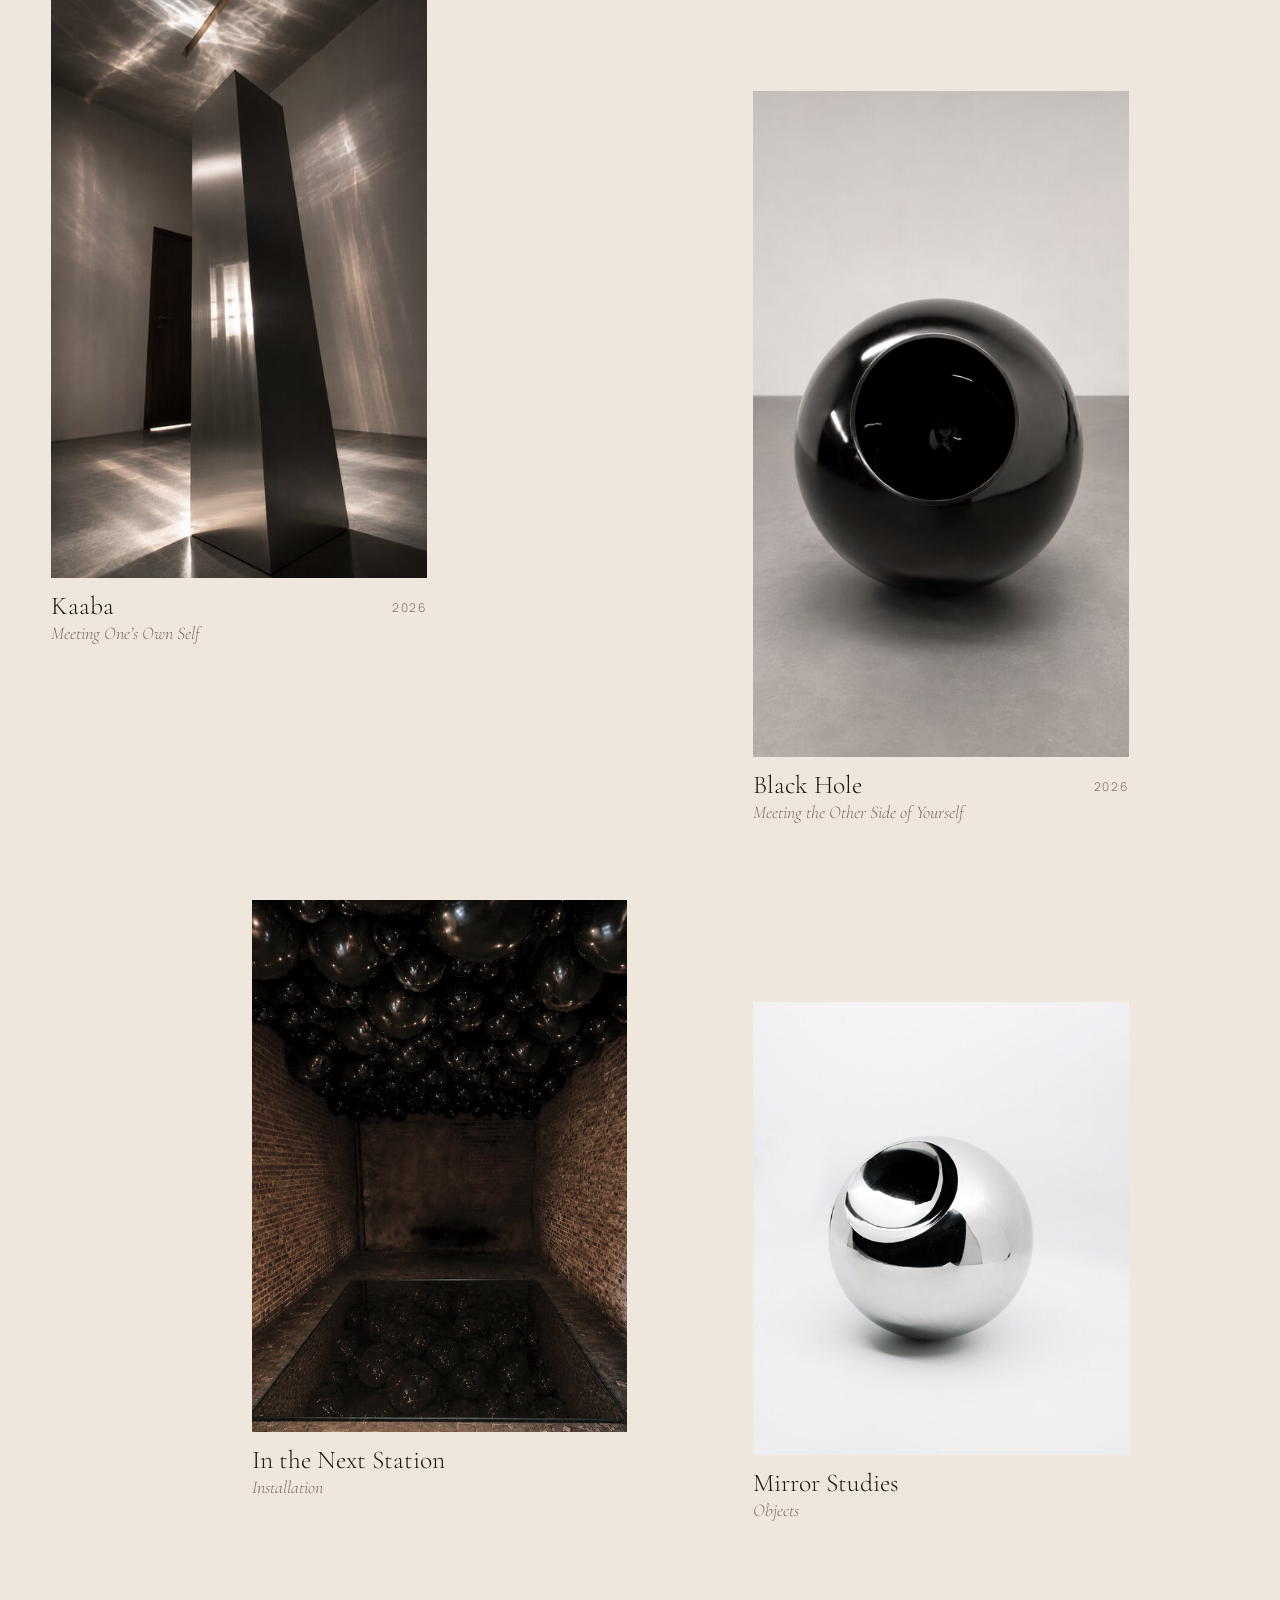
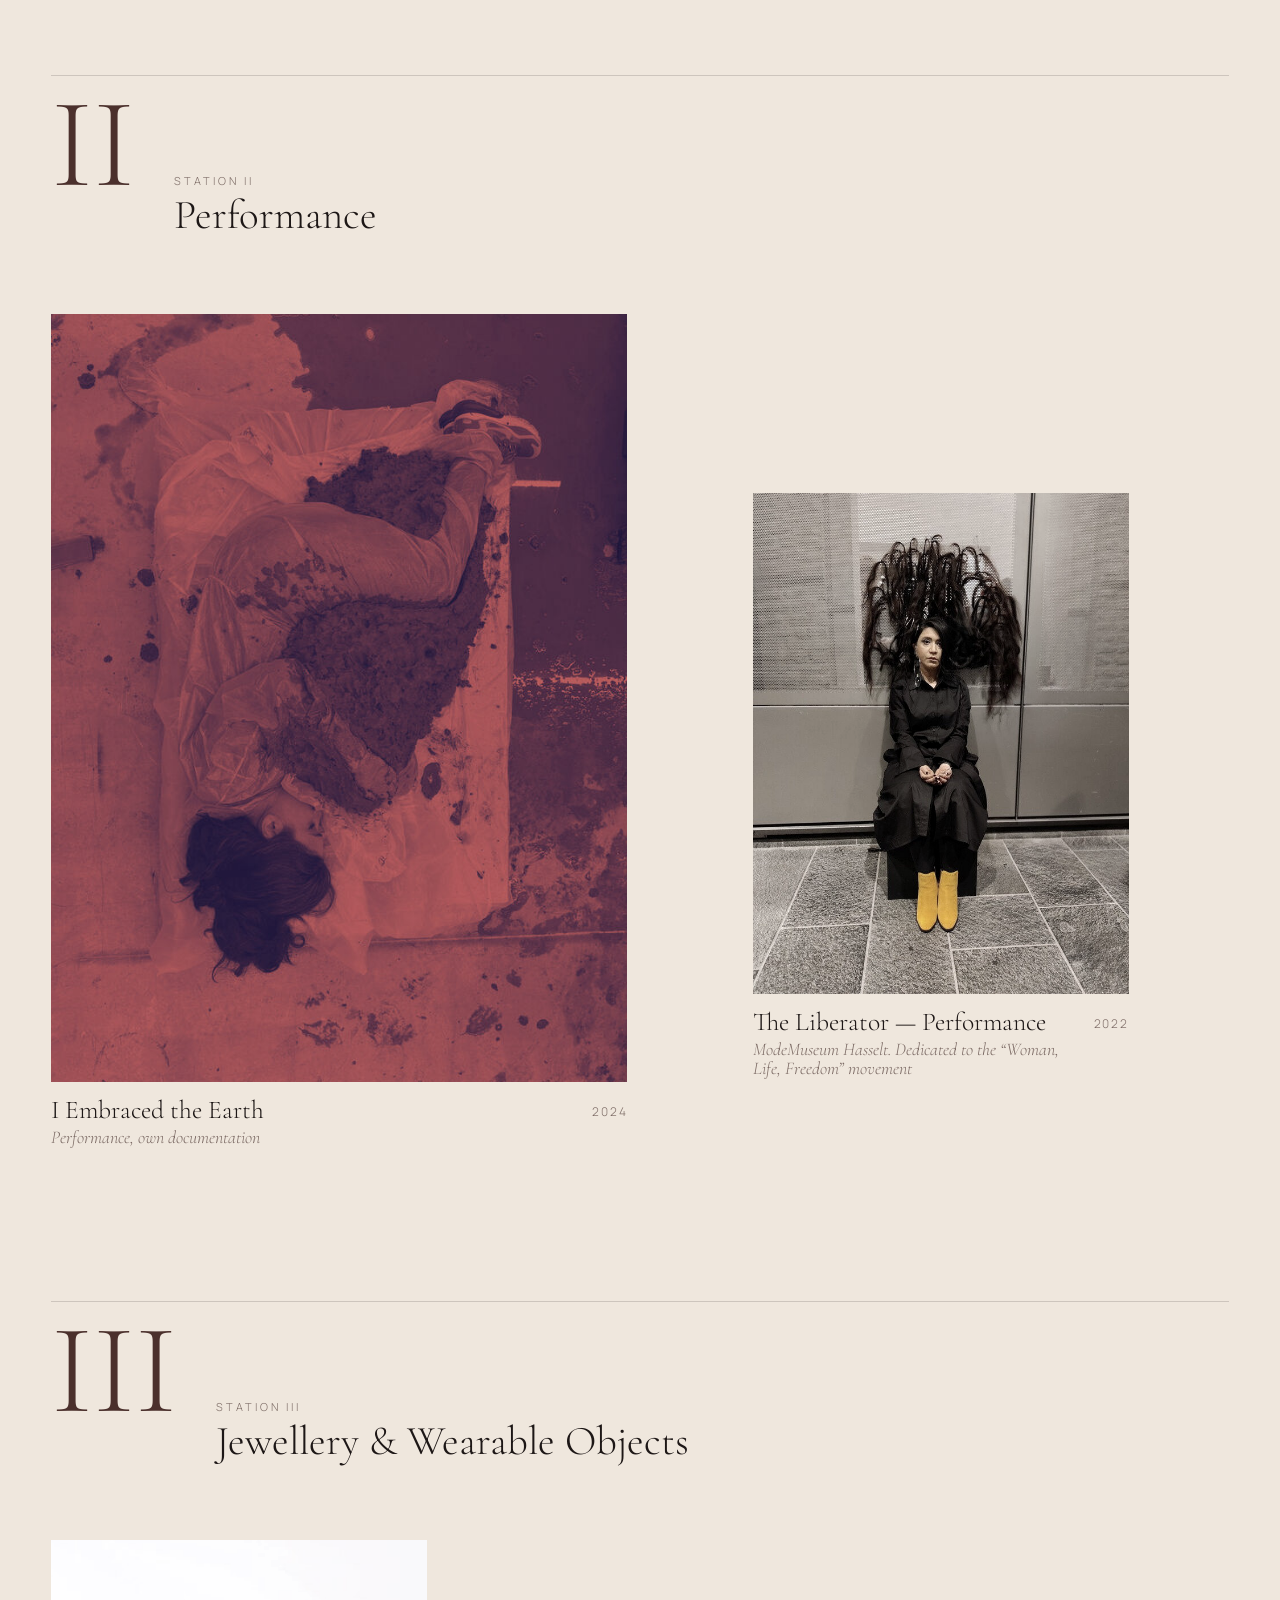
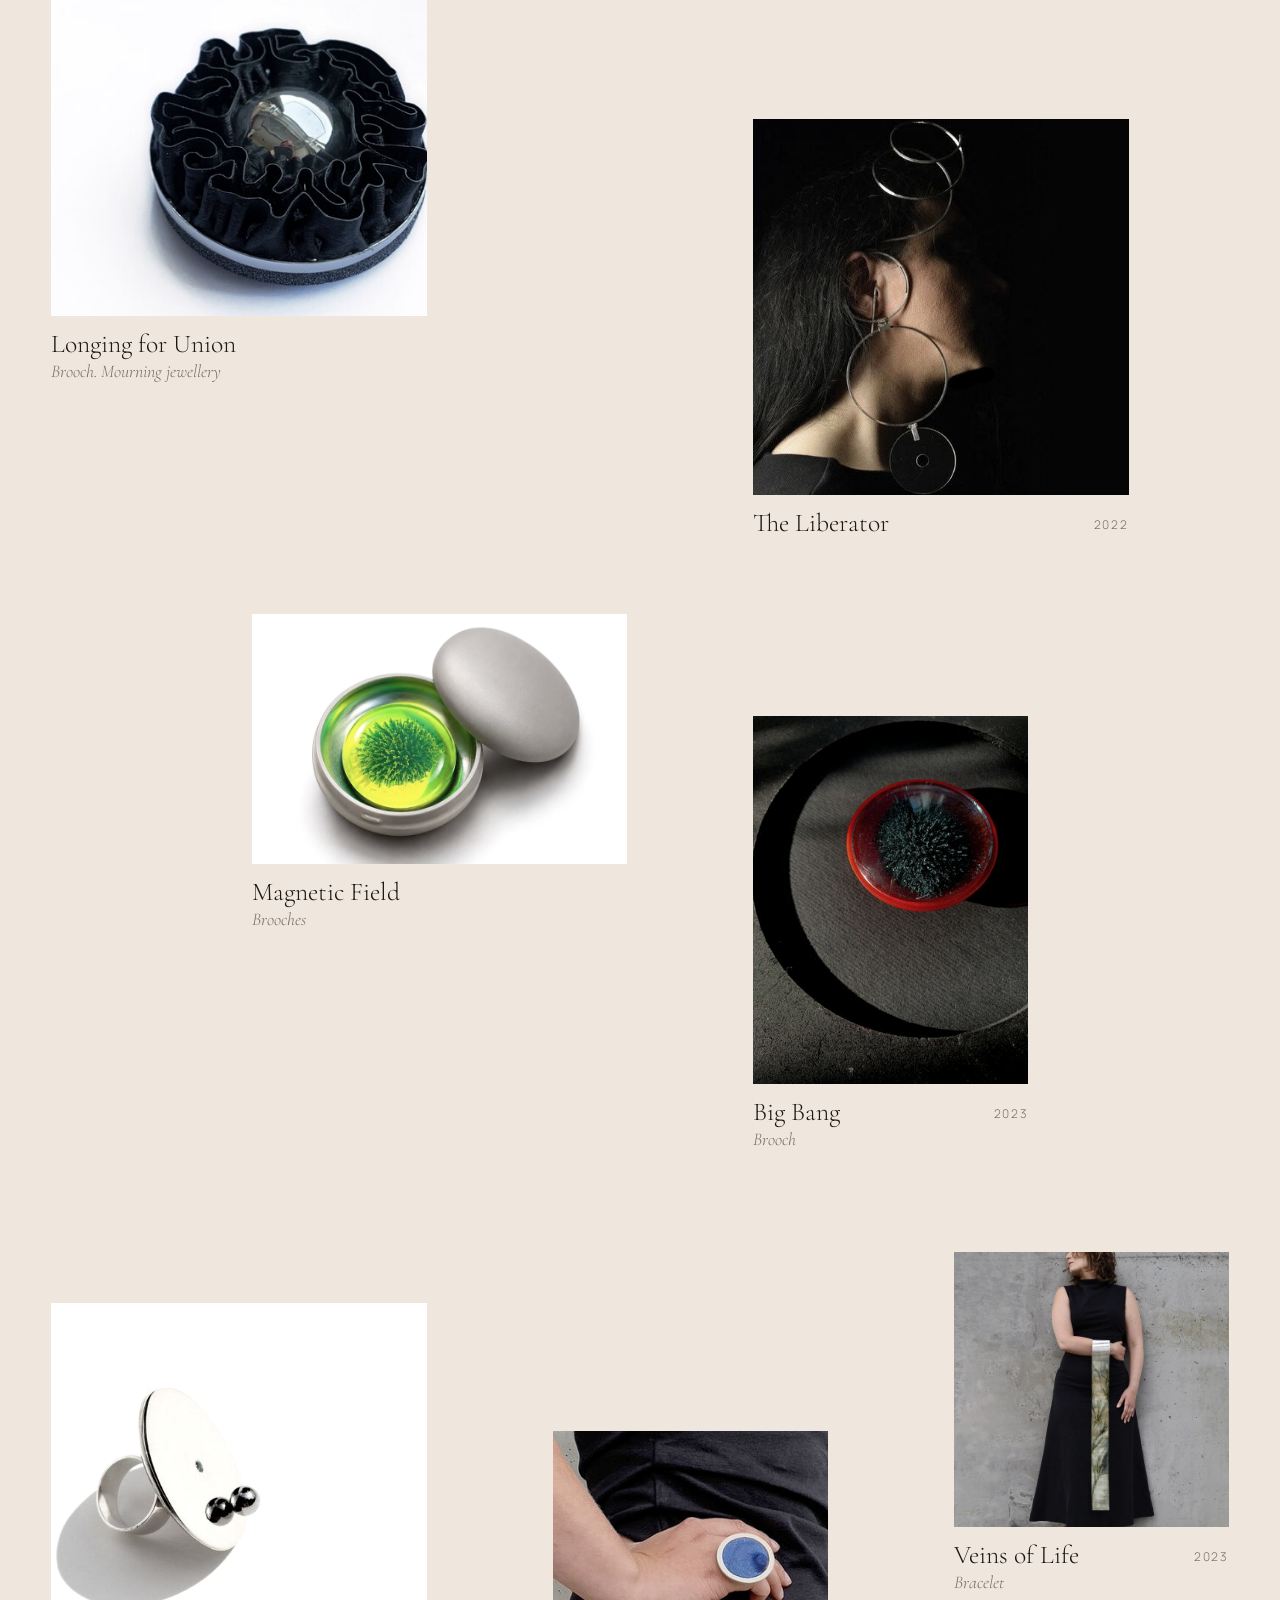
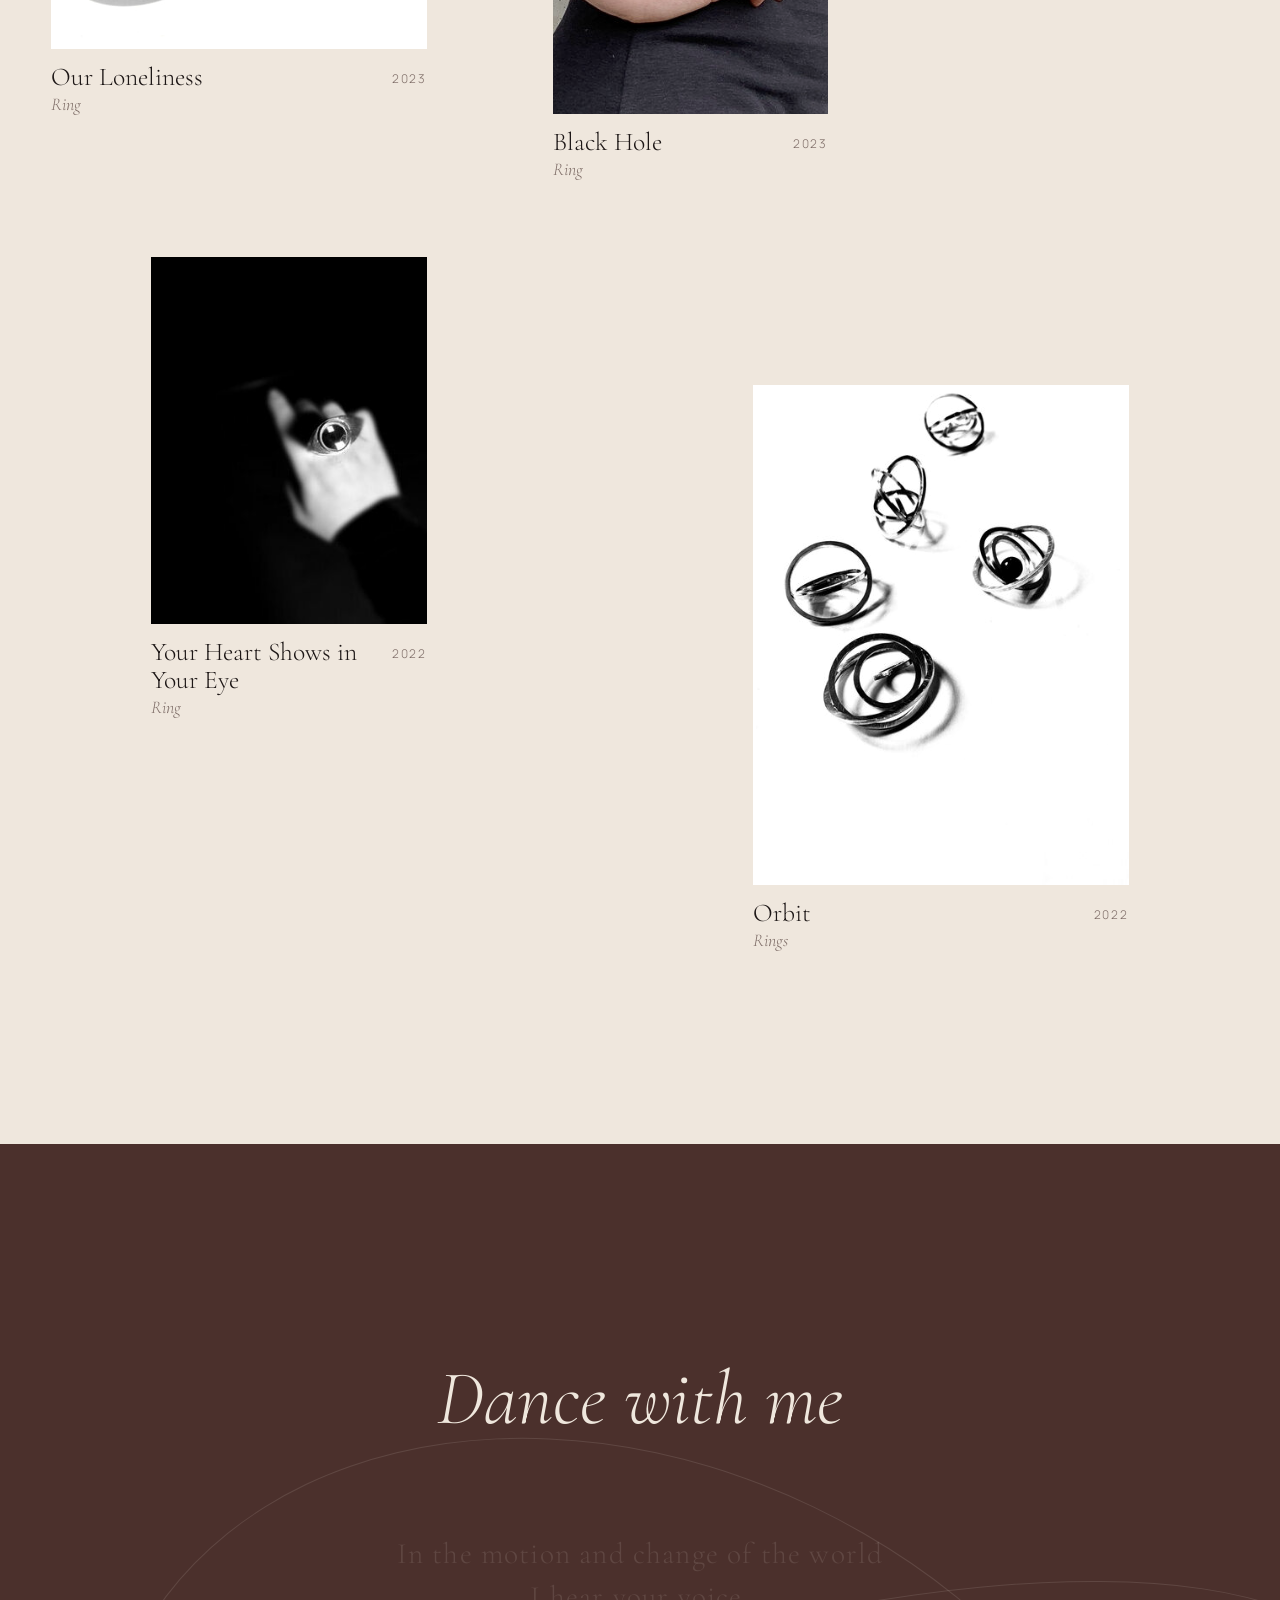
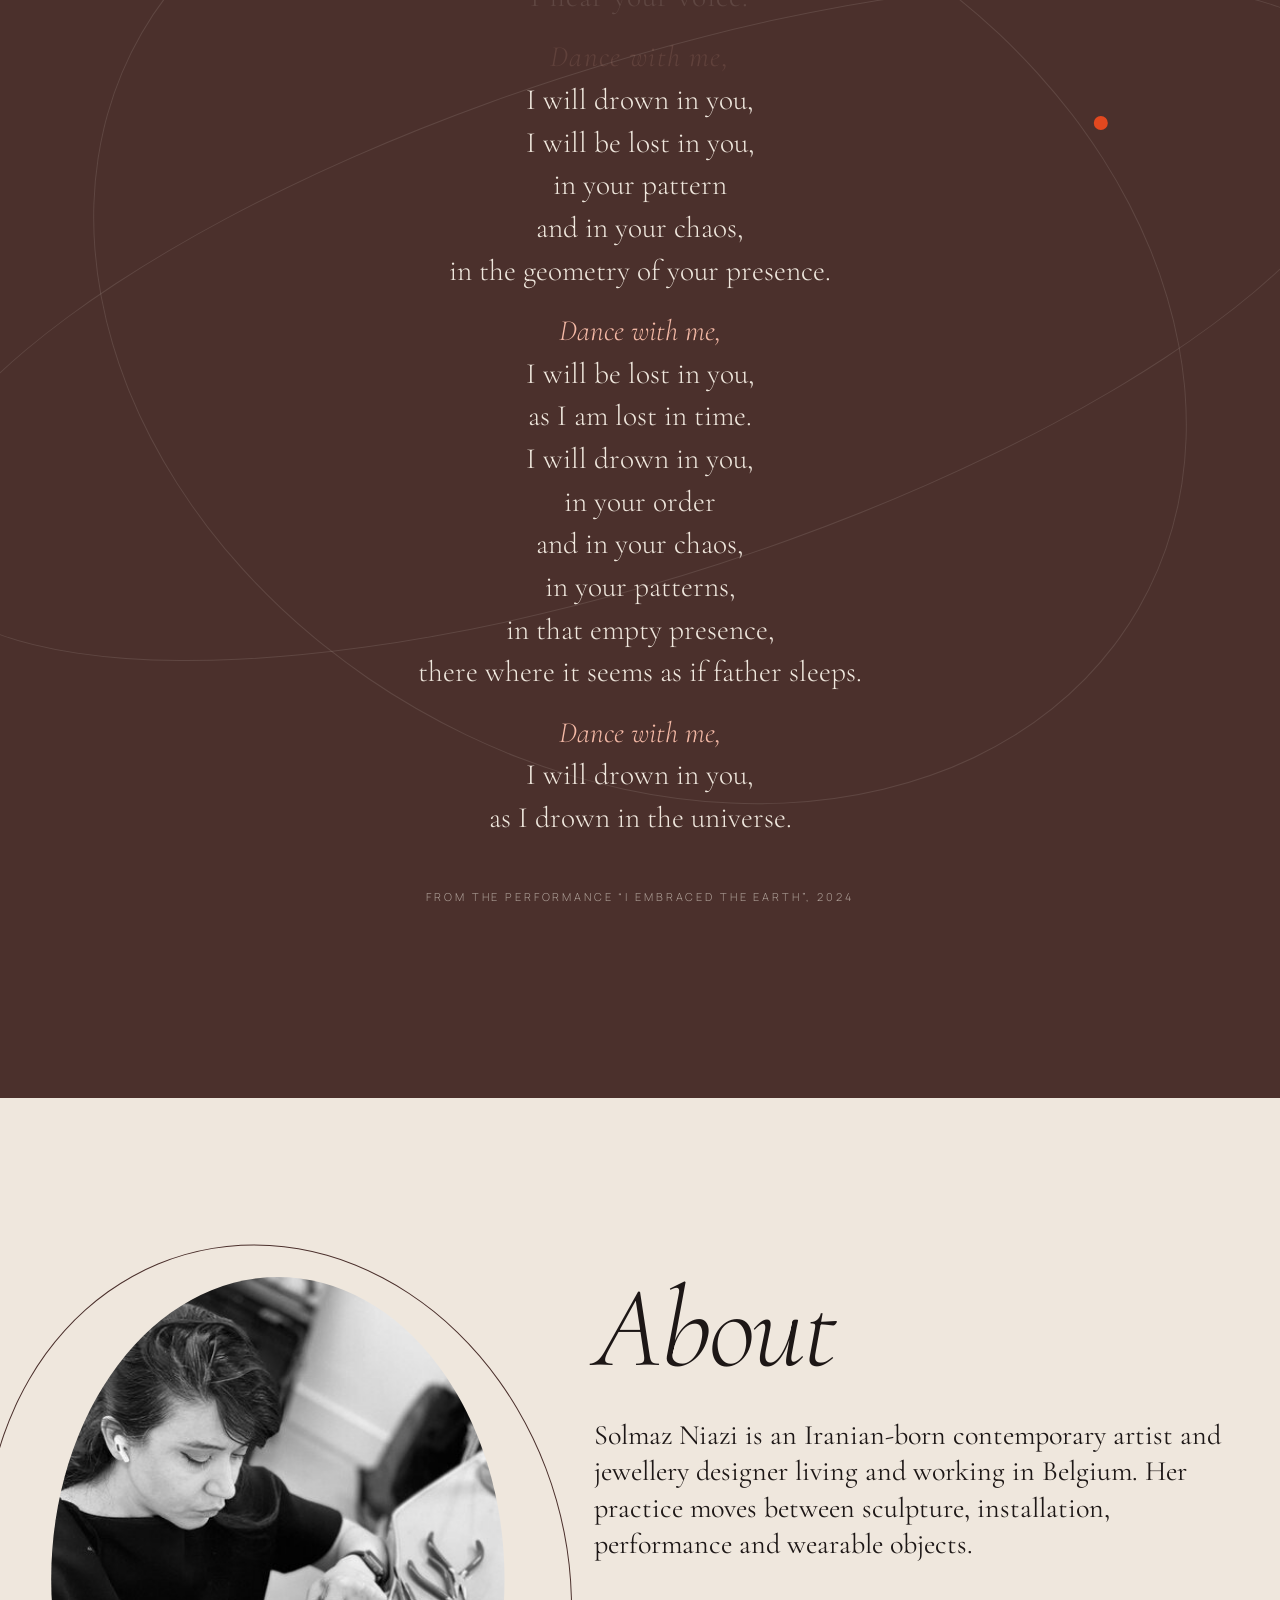
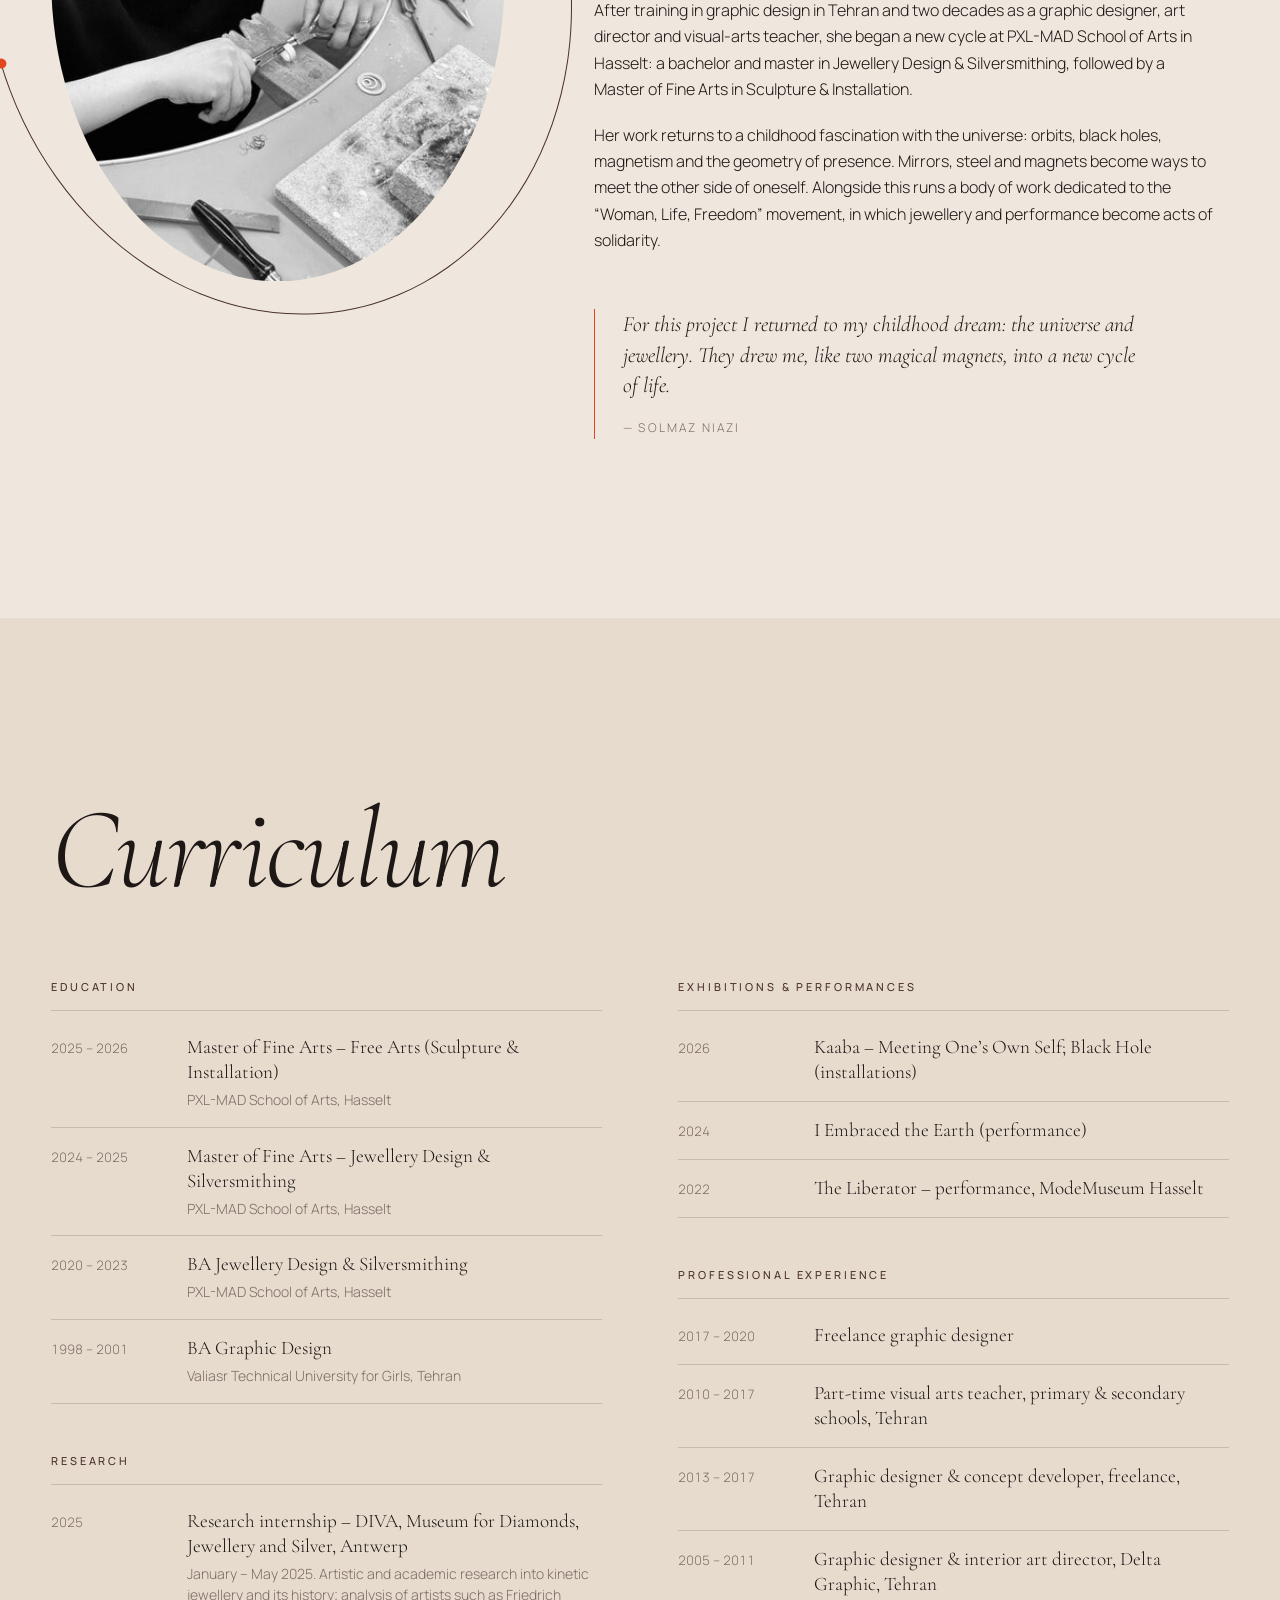
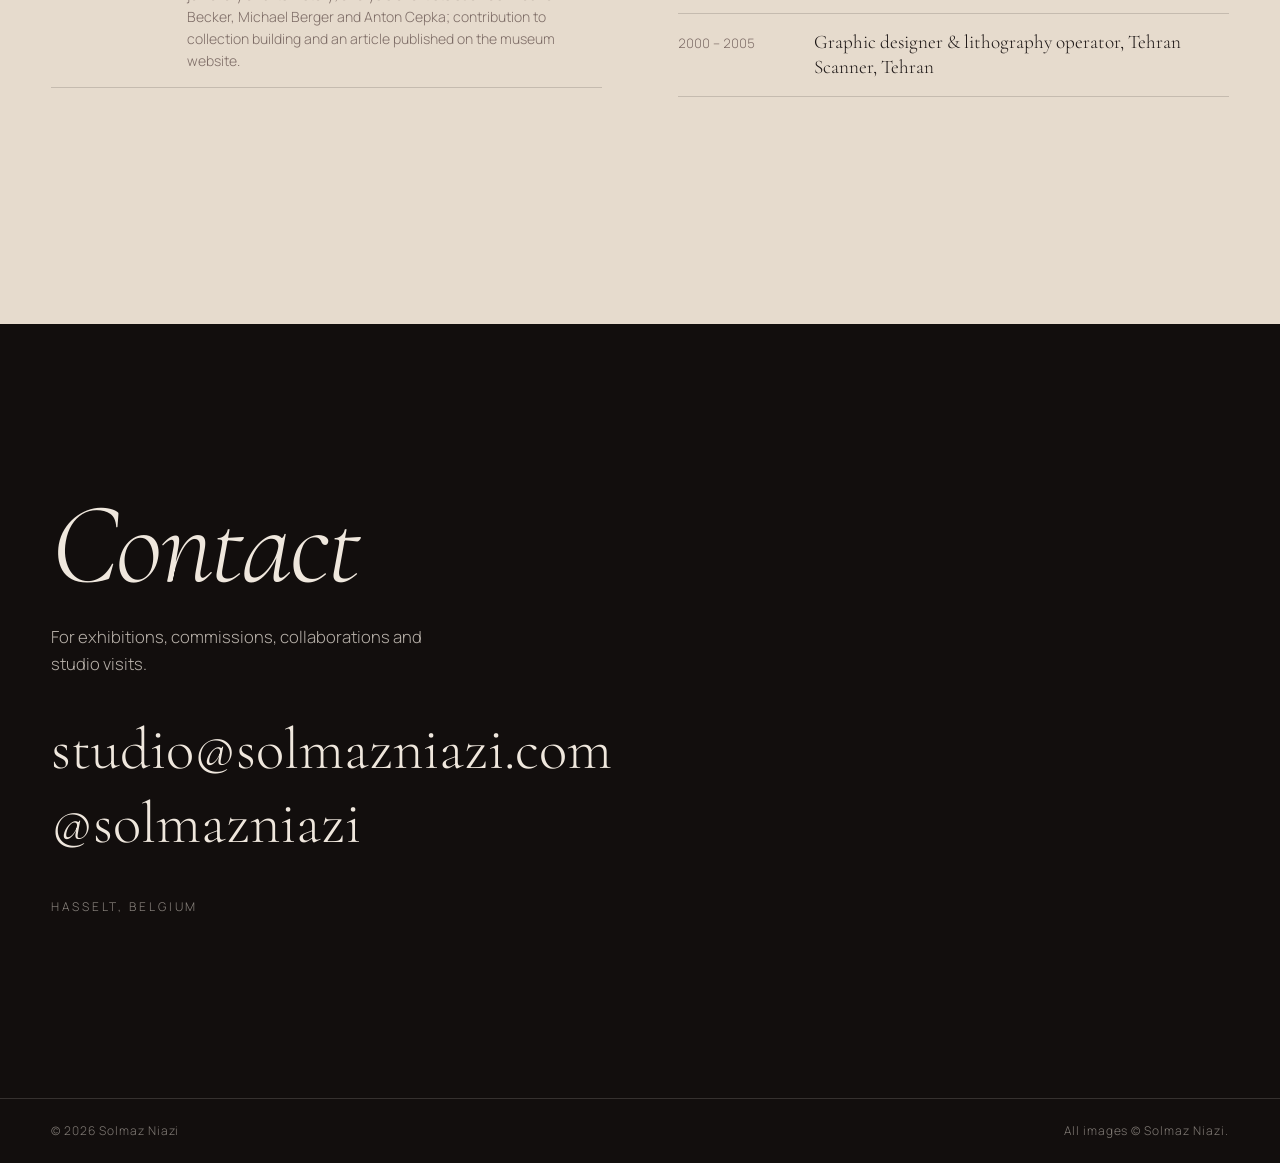
==== commit dcf38224: "Add étude 8: lens, flare, RGB split and event horizon on top of étude 7 Co-Authored-By: Claude Opus " ====
--- a/index.html
+++ b/index.html
@@ -101,7 +101,7 @@
     </section>
   </main>
 
-  <nav class="etudes" aria-label="Design études"><span>Étude</span><a href="./" aria-current="page">1</a><a href="./2/">2</a><a href="./3/">3</a><a href="./4/">4</a><a href="./5/">5</a><a href="./6/">6</a><a href="./7/">7</a></nav>
+  <nav class="etudes" aria-label="Design études"><span>Étude</span><a href="./" aria-current="page">1</a><a href="./2/">2</a><a href="./3/">3</a><a href="./4/">4</a><a href="./5/">5</a><a href="./6/">6</a><a href="./7/">7</a><a href="./8/">8</a></nav>
   <footer class="foot">
     <span>© <span id="year"></span> Solmaz Niazi</span>
     <span data-t="rights"></span>
